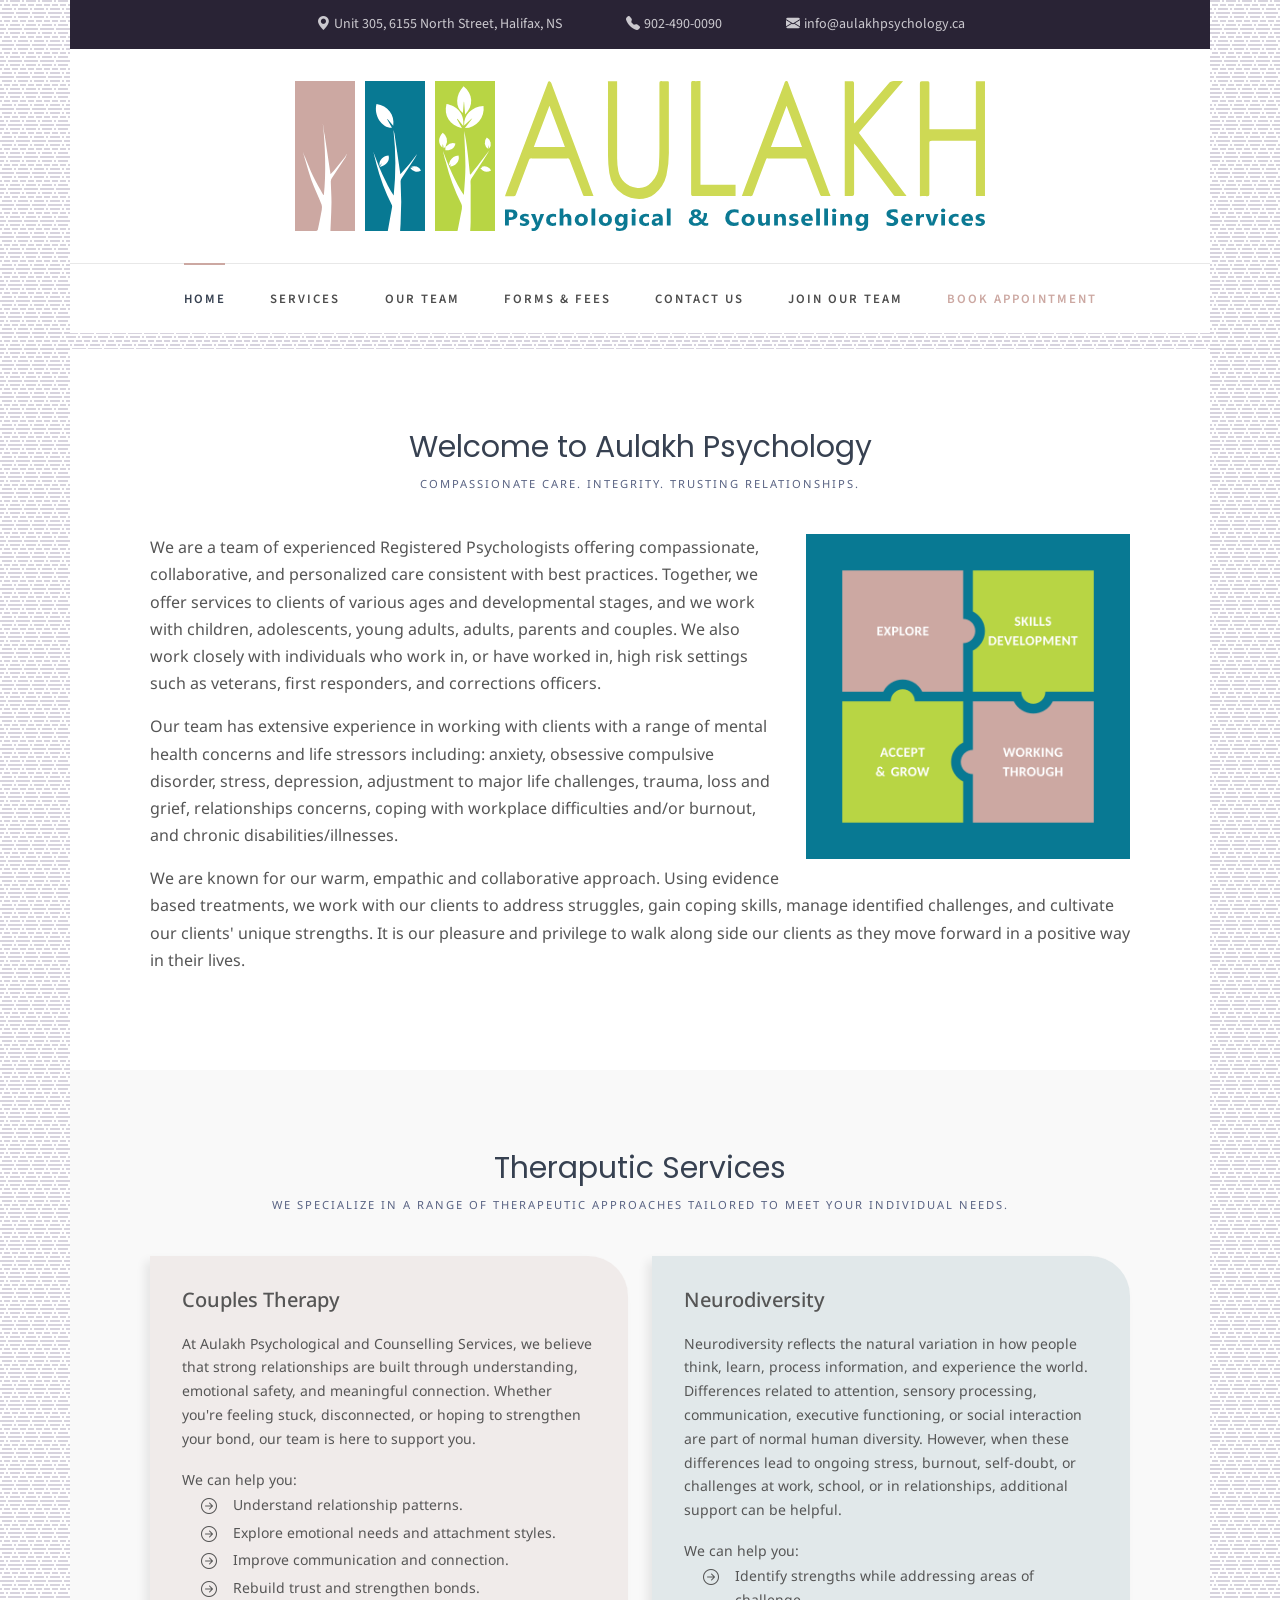
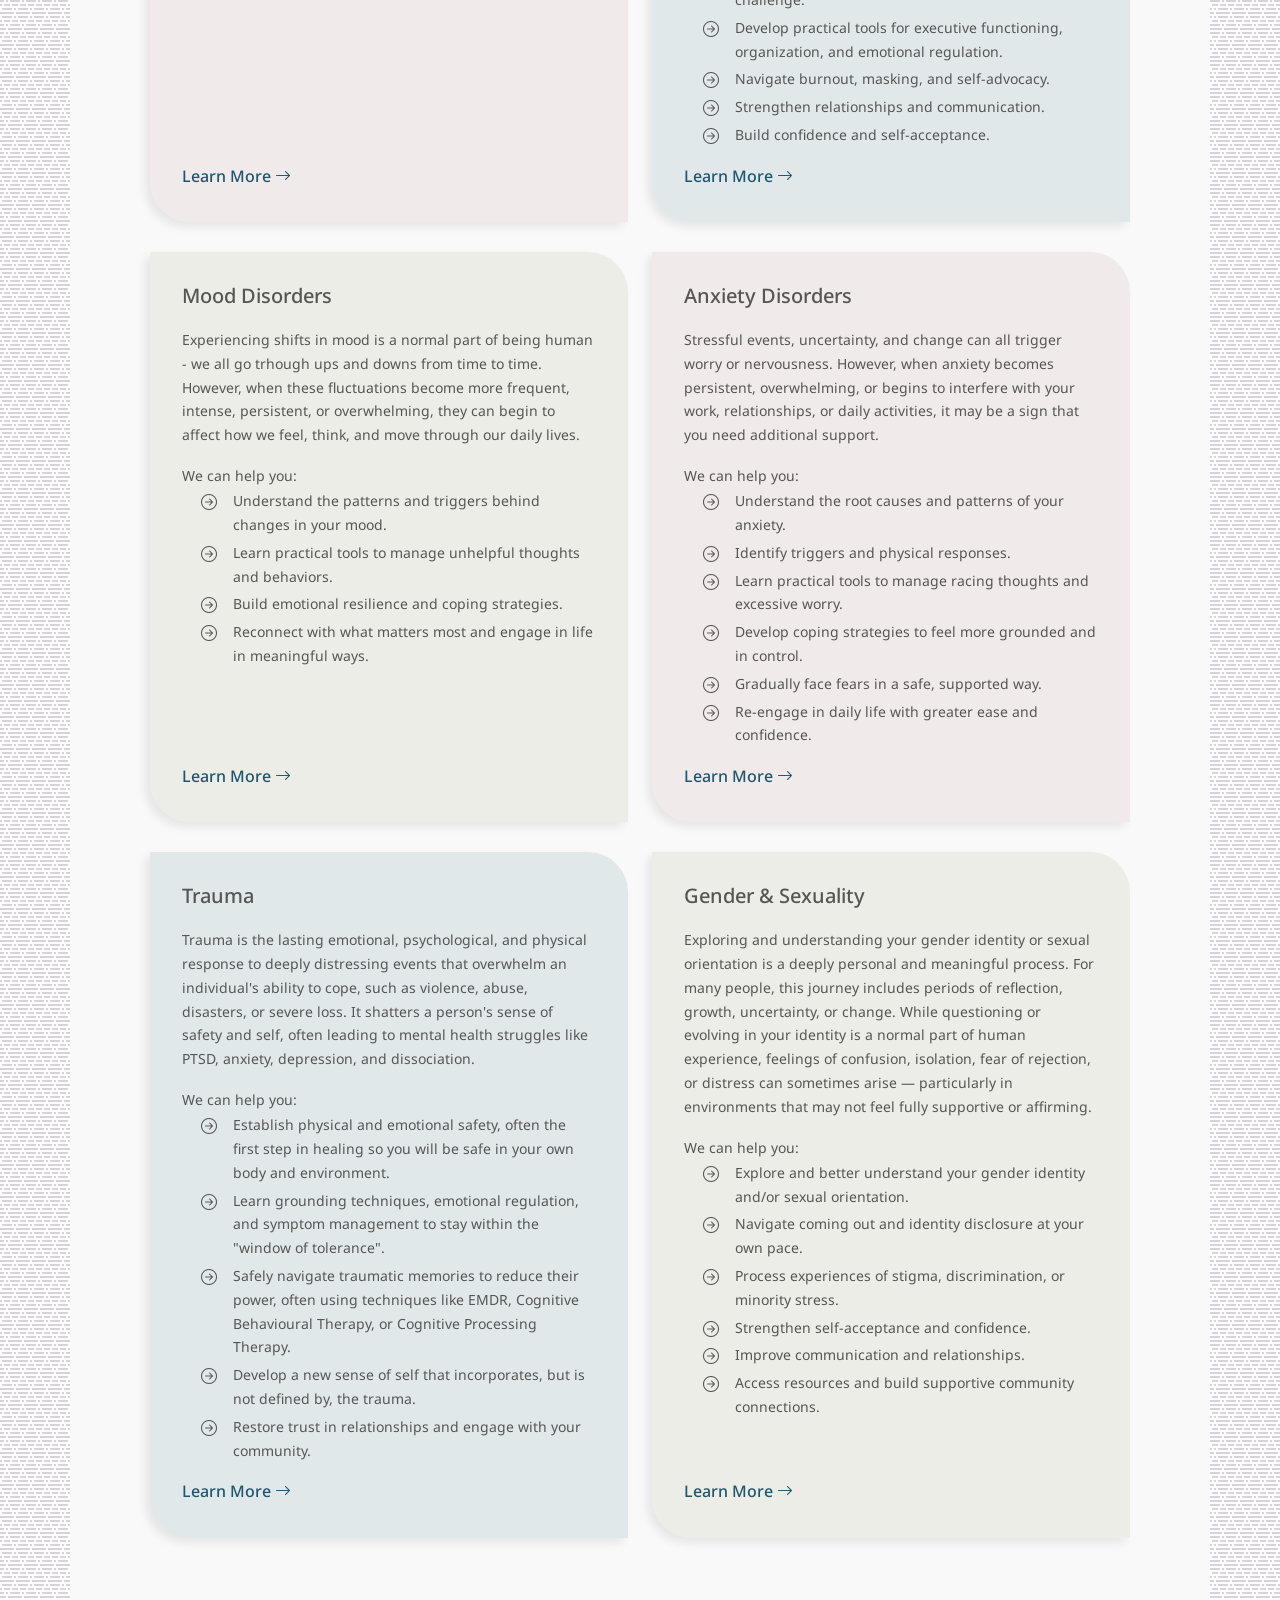
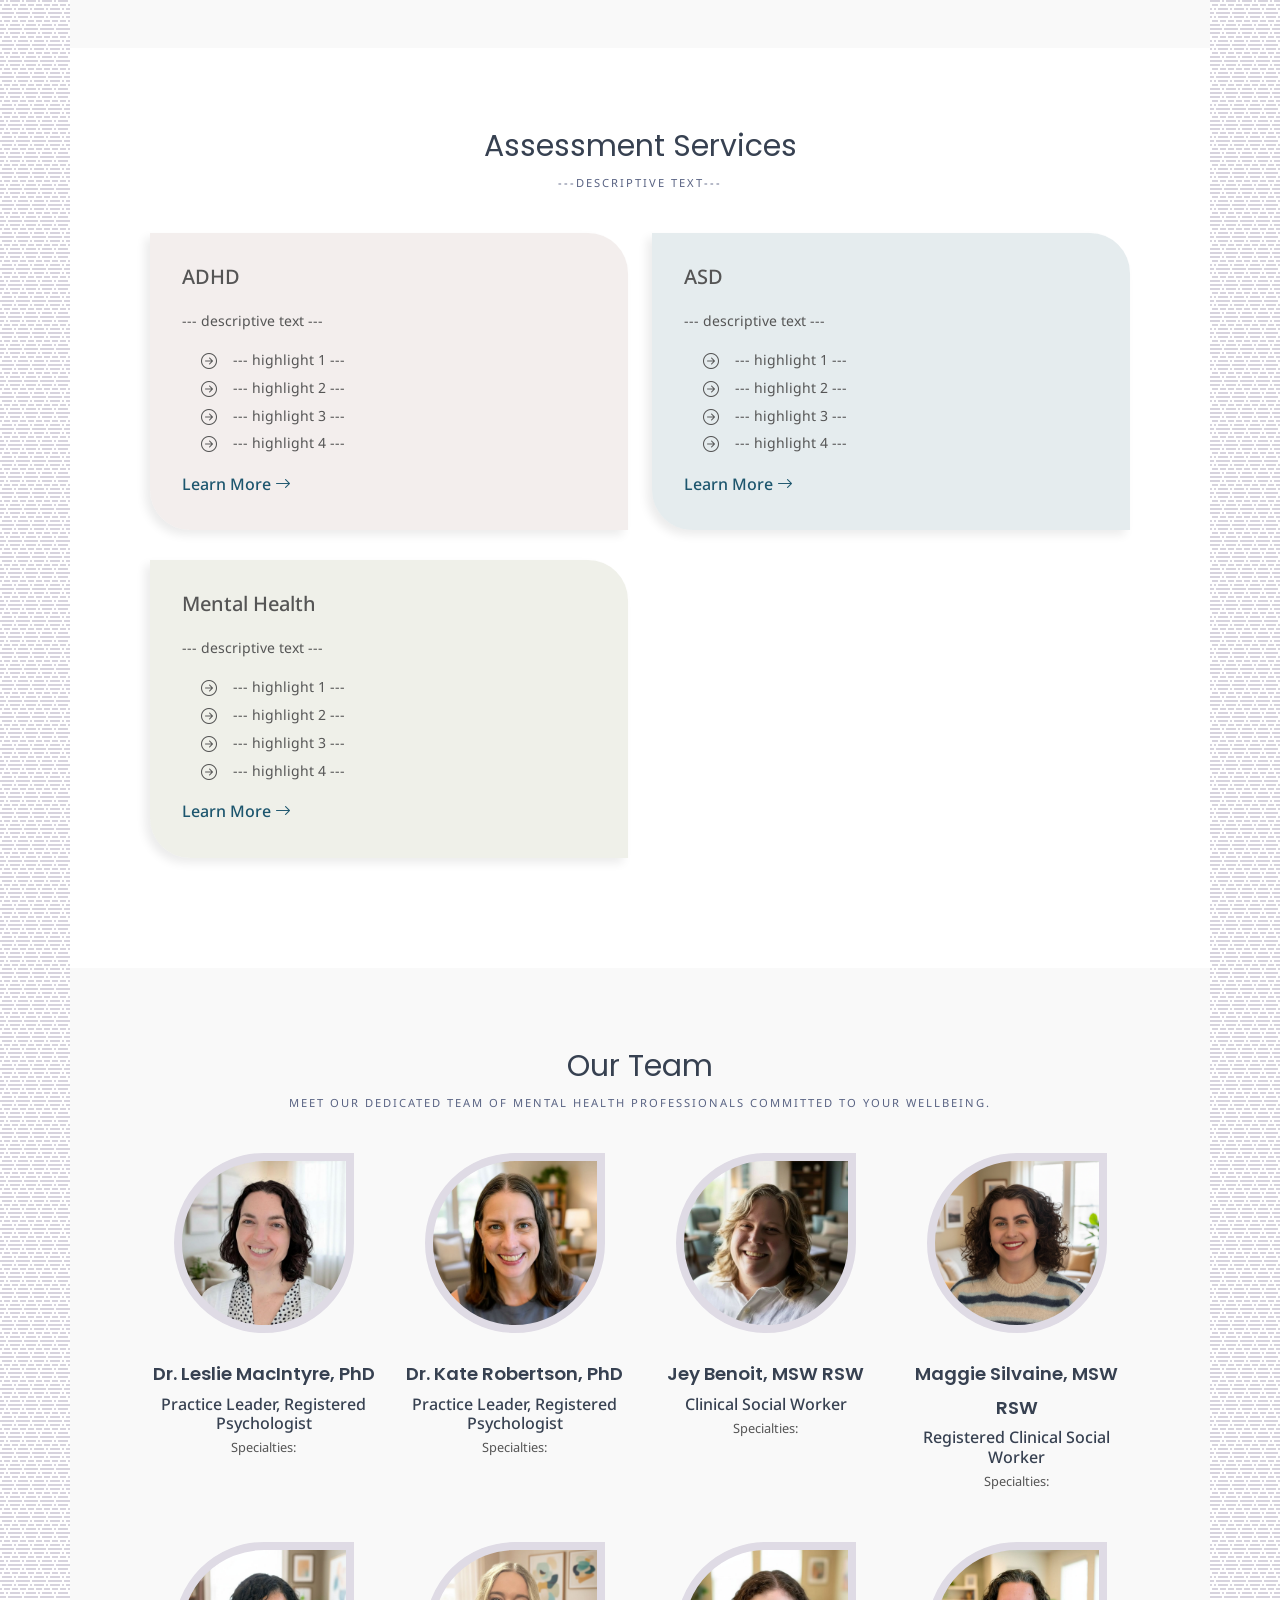
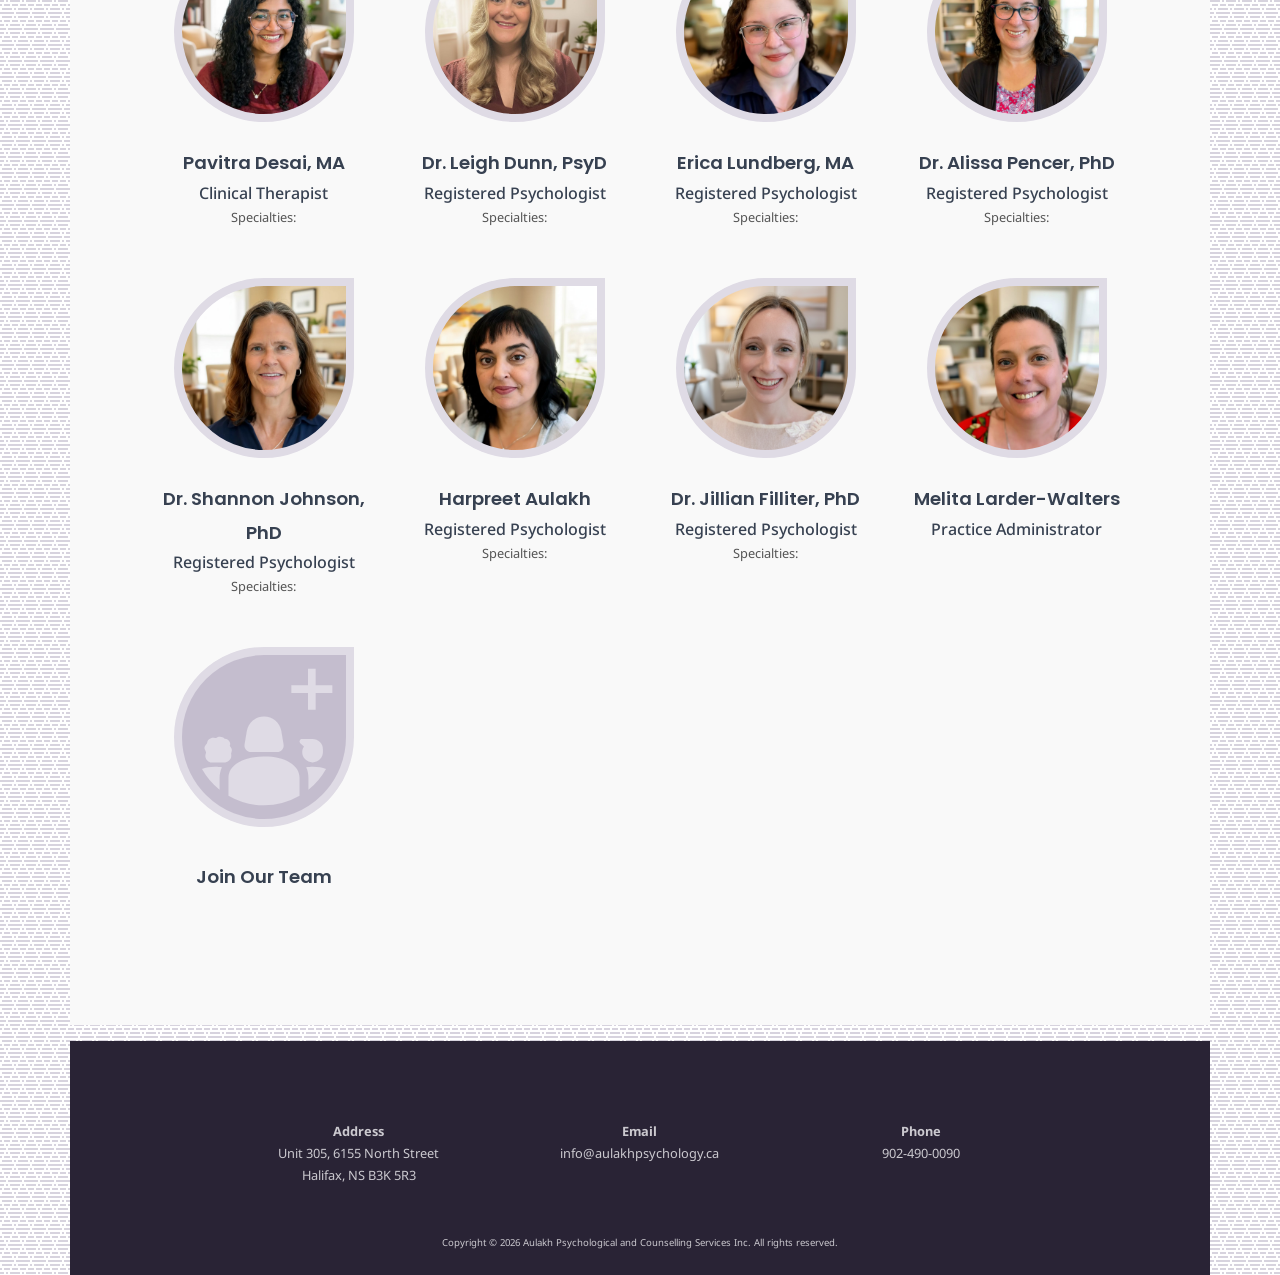
==== index.html @ 4c72647c "first commit" ====
<!doctype html>
<html lang="en">
    <head>
        <meta charset="utf-8">
        <meta name="viewport" content="width=device-width, initial-scale=1">
        <meta name="description" content="Registered Clinical Psychologists and Social Workers in Halifax, Nova Scotia" />
	    <meta name="keywords" content="aulakh, psychology, psychological, psychologists, counselling, clinicians, assessments, telehealth" />
        <title>Aulakh Psychology</title>
        
        <!-- STYLESHEETS -->
        <link href="css/animate.css" rel="stylesheet">
        <link href="css/bootstrap.css" rel="stylesheet">
        <link href="css/style.css" rel="stylesheet">
        <!-- END STYLESHEETS -->

        <!-- SCRIPTS -->
        <script src="js/jquery-4.0.0.min.js"></script>
        <script src="js/bootstrap.bundle.js"></script>
        <script src="js/main.js"></script> 
        <!-- END SCRIPTS -->
    </head>
    <body>
        <!-- PRELOADER -->
        <div class="loader-wrap">
            <!-- <span class="loader"></span> -->
        </div>
        <!-- END PRELOADER -->

        <div class="content-blur"></div>
        
        <div class="page-wrapper">
            <header>

                <!-- HEADER INFO BAR -->
                <div class="container-lg text-center d-none d-sm-block header-bar">
                    <div class="row">
                        <div class="col-12 header-banner">
                            <div class="header-content">
                                <a href="http://maps.google.com?q=6155%20North%20Street%20Halifax%20NS%20B3K%205R3" target="_blank"><i class="pe-md-1 bi bi-geo-alt-fill"></i></a><a href="http://maps.google.com?q=6155%20North%20Street%20Halifax%20NS%20B3K%205R3" target="_blank">Unit 305, 6155 North Street, Halifax, NS</a>
                            </div>
                            <div class="header-content">
                                <a href="tel:+9024900090"><i class="pe-md-1 bi bi-telephone-fill"></i></a><a href="tel:+9024900090">902-490-0090</a>
                            </div>
                            <div class="header-content">
                                <a href="mailto:info@aulakhpsychology.ca"><i class="pe-md-1 bi bi-envelope-fill"></i></a><a href="mailto:info@aulakhpsychology.ca">info@aulakhpsychology.ca</a>                  
                            </div>
                        </div>
                    </div>
                </div>
                <!-- END HEADER INFO BAR -->

                <!-- WEBSITE LOGO -->
                <div class="container-lg logo-wrap">
                    <div class="logo-container">
                        <div class="img-container"> 
                            <img src="images/aulakh_logo_1.svg" class="animate__animated animate__slower animate__fadeIn" id="logo-1" alt="Aulakh Logo Small Tree" />
                        </div>
                        <div class="img-container">
                            <img src="images/aulakh_logo_2.svg" class="animate__animated animate__slower animate__fadeIn" id="logo-2" alt="Aulakh Logo Medium Tree" />
                        </div>
                        <div class="img-container">
                            <img src="images/aulakh_logo_3.svg" class="animate__animated animate__slower animate__fadeIn" id="logo-3" alt="Aulakh Logo Large Tree" />
                        </div>
                        <div class="img-container">
                            <img src="images/aulakh_logo_4.svg" class="animate__animated animate__slower animate__fadeIn" id="logo-4" alt="Aulakh Logo Text" />
                        </div>
                    </div>
                </div>
                <!-- END WEBSITE LOGO -->
            </header>
            <!-- NAVIGATION MENU -->
            <nav class="navbar1 container-wrap" role="navigation">
                <div class="container-lg text-center navbar-container">
                    <button class="navbar-toggle">
                        <span class="bar"></span>
                        <span class="bar"></span>
                        <span class="bar"></span>
                    </button>
                    <div class="row">
                        <div class="col-12">
                            <ul class="navbar-menu">
                                <li class="active"><a href="index.html">Home</a></li>
                                <li class="has-dropdown">
                                    <a class="scroll" href="#theraputic-services">Services</a>
                                    <button  class="drop-toggle">
                                        <i class="bi bi-chevron-compact-down chevron"></i>
                                    </button>
                                    <ul class="dropdown">
                                        <li><a href="couples-therapy.html">Couples Therapy</a></li>
                                        <li><a href="neurodiversity.html">Neurodiversity</a></li>
                                        <li><a href="mood-disorders.html">Mood Disorders</a></li>
                                        <li><a href="anxiety-disorders.html">Anxiety Disorders</a></li>
                                        <li><a href="trauma.html">Trauma</a></li>
                                        <li><a href="gender-sexuality.html">Gender & Sexuality</a></li>
                                        <li><a href="assessment-services.html">Assessments</a></li>
                                    </ul>
                                </li>
                                <li><a class="scroll" href="#team">Our Team</a></li>
                                <li><a href="forms-fees.html">Forms & Fees</a></li>
                                <li><a href="contact.html">Contact Us</a></li>
                                <li><a href="join-team.html">Join Our Team</a></li>
                                <li><a href="appointment-request.html" class="appointment">Book Appointment</a></li>
                            </ul>
                        </div>
                    </div>
                </div>
            </nav>
            <!-- END NAVIGATION MENU -->
            <main class="container-wrap">
                <div class="container-lg section-wrap-main bg-white">
                    <div class="row">
                        <div class="col-12 text-center heading">
                            <h1>Welcome to Aulakh Psychology</h1>
                            <span class="subheading">Compassionate care. Integrity. Trusting relationships.</span>
                        </div>
                    </div>
                    <div class="row">
				        <div class="col-12">
                            <img src="images/infographic-narrow.webp" class="infographic" id="infographic-narrow" alt="Explore, Skills Development, Working Through, Accept and Grow">
                            <p>
                                We are a team of experienced Registered Psychologists offering compassionate, collaborative, and personalized care 
                                consistent with best practices. Together, we offer services to clients of various ages and developmental stages, and 
                                we work with children, adolescents, young adults, adults, parents and couples. We also work closely with individuals 
                                who work in, or have worked in, high risk settings such as veterans, first responders, and corrections officers.
                            </p>
                            <p>
                                Our team has extensive experience in working with clients with a range of mental health concerns and life stressors 
                                including: anxiety, obsessive compulsive disorder, stress, depression, adjustment to major life challenges, trauma, 
                                loss and grief, relationships concerns, coping with workplace difficulties and/or burnout, and chronic disabilities/illnesses.
                            </p>
                            <p>
                                We are known for our warm, empathic and collaborative approach. Using evidence based treatments, we work with our clients 
                                to address struggles, gain coping skills, manage identified challenges, and cultivate our clients' unique strengths. It is 
                                our pleasure and privilege to walk along side our clients as they move forward in a positive way in their lives.
                            </p>
                            <img src="images/infographic-wide.webp" class="infographic" id="infographic-wide" alt="Explore, Skills Development, Working Through, Accept and Grow">
				        </div>
			        </div>
                </div>
                <!-- THERAPUTIC SERVICES -->
                <div class="container-lg section-wrap-main bg-grey" id="theraputic-services">
                    <div class="row">
                        <div class="col-12 text-center heading">
                            <h1>Theraputic Services</h1>
                            <span class="subheading">We specialize in a range of therapeutic approaches tailored to meet your individual needs.</span>
                        </div>
                    </div>
                    <div class="row">
                        <div class="col-xxl-4 col-lg-6">
                            <div class="services h-100 w-100">
                                <div class="card card-pink h-100 w-100">
                                    <a href="couples-therapy.html">
                                        <h3>Couples Therapy</h3>
                                        <p class="description">
                                            At Aulakh Psychological and Counselling Services, we believe that strong relationships are built 
                                            through understanding, emotional safety, and meaningful connection. Whether you're feeling stuck, 
                                            disconnected, or hoping to strengthen your bond, our team is here to support you.
                                        </p>
                                        <span class="description">We can help you:</span>
                                        <ul class="bulletpoint">
                                            <li class="bi bi-arrow-right-circle">Understand relationship patterns.</li>
                                            <li class="bi bi-arrow-right-circle">Explore emotional needs and attachment styles.</li>
                                            <li class="bi bi-arrow-right-circle">Improve communication and connection.</li>
                                            <li class="bi bi-arrow-right-circle">Rebuild trust and strengthen bonds.</li>
                                        </ul> 
                                    </a>
                                    <p class="text-link">Learn More <i class="pe-md-1 bi bi-arrow-right"></i></p>
                                </div>
                            </div>
                        </div>
                        <div class="col-xxl-4 col-lg-6">
                            <div class="services h-100 w-100">
                                <div class="card card-blue h-100 w-100">
                                    <a href="neurodiversity.html">
                                        <h3>Neurodiversity</h3>
                                        <p class="description">
                                            Neurodiversity reflects the natural variation in how people think, learn, process information, and
                                            experience the world. Differences related to attention, sensory processing, communication,
                                            executive functioning, or social interaction are part of normal human diversity. However, when
                                            these differences lead to ongoing stress, burnout, self-doubt, or challenges at work, school, or in
                                            relationships, additional support can be helpful.
                                        </p>
                                        <span class="description">We can help you:</span>
                                        <ul class="bulletpoint">
                                            <li class="bi bi-arrow-right-circle">Identify strengths while addressing areas of challenge.</li>
                                            <li class="bi bi-arrow-right-circle">Develop practical tools for executive functioning, organization, and emotional regulation.</li>
                                            <li class="bi bi-arrow-right-circle">Navigate burnout, masking, and self-advocacy.</li>
                                            <li class="bi bi-arrow-right-circle">Strengthen relationships and communication.</li>
                                            <li class="bi bi-arrow-right-circle">Build confidence and self-acceptance.</li>
                                        </ul>
                                    </a>
                                    <p class="text-link">Learn More <i class="pe-md-1 bi bi-arrow-right"></i></p>
                                </div>
                            </div>
                        </div>
                        <div class="col-xxl-4 col-lg-6">
                            <div class="services h-100 w-100">
                                <div class="card card-green h-100 w-100">
                                    <a href="mood-disorders.html">
                                        <h3>Mood Disorders</h3>
                                        <p class="description">
                                            Experiencing shifts in mood is a normal part of being human - we all go trhough ups and downs from time to time. However, when these fluctuations 
                                            become more frequent, intense, persistent, or overwhelming, they can begin to affect how we feel, 
                                            think, and move through our daily lives.
                                        </p>
                                        <span class="description">We can help you:</span>
                                        <ul class="bulletpoint">
                                            <li class="bi bi-arrow-right-circle">Understand the patterns and triggers behind changes in your mood.</li>
                                            <li class="bi bi-arrow-right-circle">Learn practical tools to manage unhelpful thoughts and behaviors.</li>
                                            <li class="bi bi-arrow-right-circle">Build emotional resilience and coping strategies.</li>
                                            <li class="bi bi-arrow-right-circle">Reconnect with what matters most and engage in life in meaningful ways.</li>
                                        </ul>
                                    </a>
                                    <p class="text-link">Learn More <i class="pe-md-1 bi bi-arrow-right"></i></p>
                                </div>
                            </div>
                        </div>
                        <div class="col-xxl-4 col-lg-6">
                            <div class="services h-100 w-100">
                                <div class="card card-pink h-100 w-100">
                                    <a href="anxiety-disorders.html">
                                        <h3>Anxiety Disorders</h3>
                                        <p class="description">
                                            Stressful events, uncertainty, and change can all trigger worry or nervousness. However, when anxiety 
                                            becomes persistent, overwhelming, or begins to interfere with your work, relationships, or daily 
                                            activities, it may be a sign that you need additional support.
                                        </p>
                                        <span class="description">We can help you:</span>
                                        <ul class="bulletpoint">
                                            <li class="bi bi-arrow-right-circle">Understand the root causes and patterns of your anxiety.</li>
                                            <li class="bi bi-arrow-right-circle">Identify triggers and physical responses.</li>
                                            <li class="bi bi-arrow-right-circle">Learn practical tools to manage racing thoughts and excessive worry.</li>
                                            <li class="bi bi-arrow-right-circle">Develop coping strategies to feel more grounded and in control.</li>
                                            <li class="bi bi-arrow-right-circle">Gradually face fears in a safe, supported way.</li>
                                            <li class="bi bi-arrow-right-circle">Re-engage in daily life with greater ease and confidence.</li>
                                        </ul>
                                    </a>
                                    <p class="text-link">Learn More <i class="pe-md-1 bi bi-arrow-right"></i></p>
                                </div>
                            </div>
                        </div>
                        <div class="col-xxl-4 col-lg-6">
                            <div class="services h-100 w-100">
                                <div class="card card-blue h-100 w-100">
                                    <a href="trauma.html">
                                        <h3>Trauma</h3>
                                        <p class="description">
                                            Trauma is the lasting emotional, psychological, and physical response to deeply distressing events that
                                            overwhelm an individual's ability to cope, such as violence, abuse, disasters, or severe loss. It shatters a
                                            person's sense of safety and self, often leading to mental health struggles like PTSD, anxiety, depression,
                                            and dissociation.
                                        </p>
                                        <span class="description">We can help you:</span>
                                        <ul class="bulletpoint">
                                            <li class="bi bi-arrow-right-circle">Establish physical and emotional safety, often the first step in healing so you will be safe in your own body and environment.</li>
                                            <li class="bi bi-arrow-right-circle">Learn grounding techniques, emotional regulation, and symptom management to stay within the "window of tolerance".</li>
                                            <li class="bi bi-arrow-right-circle">Safely navigate traumatic memories to reduce their power, often using techniques like EMDR, Cognitive Behavioural Therapy, or Cognitive Processing Therapy.</li>
                                            <li class="bi bi-arrow-right-circle">Develop a new sense of self that incorporates, but is not defined by, the trauma.</li>
                                            <li class="bi bi-arrow-right-circle">Restore trust in relationships and engage with your community.</li>
                                        </ul>
                                    </a>
                                    <p class="text-link">Learn More <i class="pe-md-1 bi bi-arrow-right"></i></p>
                                </div>
                            </div>
                        </div>
                        <div class="col-xxl-4 col-lg-6">
                            <div class="services h-100 w-100">
                                <div class="card card-green h-100 w-100">
                                    <a href="gender-sexuality.html">
                                        <h3>Gender & Sexuality</h3>
                                        <p class="description">
                                            Exploring and understanding your gender identity or sexual orientation is a deeply personal and
                                            meaningful process. For many people, this journey includes periods of reflection, growth,
                                            uncertainty, or change. While questioning or evolving in your identity is a normal part of human
                                            experience, feelings of confusion, isolation, fear of rejection, or distress can sometimes arise —
                                            particularly in environments that may not feel fully supportive or affirming.
                                        </p>
                                        <span class="description">We can help you:</span>
                                        <ul class="bulletpoint">
                                            <li class="bi bi-arrow-right-circle">Explore and better understand your gender identity and/or sexual orientation.</li>
                                            <li class="bi bi-arrow-right-circle">Navigate coming out and identity disclosure at your own pace.</li>
                                            <li class="bi bi-arrow-right-circle">Process experiences of stigma, discrimination, or minority stress.</li>
                                            <li class="bi bi-arrow-right-circle">Strengthen self-acceptance and confidence.</li>
                                            <li class="bi bi-arrow-right-circle">Improve communication and relationships.</li>
                                            <li class="bi bi-arrow-right-circle">Access resources and build supportive community connections.</li>
                                        </ul>
                                    </a>
                                    <p class="text-link">Learn More <i class="pe-md-1 bi bi-arrow-right"></i></p>
                                </div>
                            </div>
                        </div>
                    </div>
                </div>
                <!-- END THERAPUTIC SERVICES -->
                <!-- ASSESSMENT SERVICES -->
                <div class="container-lg section-wrap-main bg-white" id="assessment-services">
                    <div class="row">
                        <div class="col-12 text-center heading">
                            <h1>Assessment Services</h1>
                            <span class="subheading">---Descriptive Text---</span>
                        </div>
                    </div>
                    <div class="row">
                        <div class="col-xxl-4 col-lg-6">
                            <div class="services h-100 w-100">
                                <div class="card card-pink h-100 w-100">
                                    <a href="adhd-assessments.html">
                                        <h3>ADHD</h3>
                                        <p class="description">--- descriptive text ---</p>
                                        <ul class="bulletpoint">
                                            <li class="bi bi-arrow-right-circle">--- highlight 1 ---</li>
                                            <li class="bi bi-arrow-right-circle">--- highlight 2 ---</li>
                                            <li class="bi bi-arrow-right-circle">--- highlight 3 ---</li>
                                            <li class="bi bi-arrow-right-circle">--- highlight 4 ---</li>
                                        </ul>
                                    </a>
                                    <p class="text-link">Learn More <i class="pe-md-1 bi bi-arrow-right"></i></p>
                                </div>
                            </div>
                        </div>
                        <div class="col-xxl-4 col-lg-6">
                            <div class="services h-100 w-100">
                                <div class="card card-blue h-100 w-100">
                                    <a href="asd-assessments.html">
                                        <h3>ASD</h3>
                                        <p class="description">--- descriptive text ---</p>
                                        <ul class="bulletpoint">
                                            <li class="bi bi-arrow-right-circle">--- highlight 1 ---</li>
                                            <li class="bi bi-arrow-right-circle">--- highlight 2 ---</li>
                                            <li class="bi bi-arrow-right-circle">--- highlight 3 ---</li>
                                            <li class="bi bi-arrow-right-circle">--- highlight 4 ---</li>
                                        </ul>
                                    </a>
                                    <p class="text-link">Learn More <i class="pe-md-1 bi bi-arrow-right"></i></p>
                                </div>
                            </div>
                        </div>
                        <div class="col-xxl-4 col-lg-6">
                            <div class="services h-100 w-100">
                                <div class="card card-green h-100 w-100">
                                    <a href="mental-health-assessments.html">
                                        <h3>Mental Health</h3>
                                        <p class="description">--- descriptive text ---</p>
                                        <ul class="bulletpoint">
                                            <li class="bi bi-arrow-right-circle">--- highlight 1 ---</li>
                                            <li class="bi bi-arrow-right-circle">--- highlight 2 ---</li>
                                            <li class="bi bi-arrow-right-circle">--- highlight 3 ---</li>
                                            <li class="bi bi-arrow-right-circle">--- highlight 4 ---</li>
                                        </ul>
                                    </a>
                                    <p class="text-link">Learn More <i class="pe-md-1 bi bi-arrow-right"></i></p>
                                </div>
                            </div>
                        </div>
                    </div>
                </div>
                <!-- END ASSESSMENT SERVICES -->
                <!-- TEAM -->
                <div class="container-lg section-wrap-main bg-grey" id="team">
                    <div class="row">
                        <div class="col-12 text-center heading">
                            <h1>Our Team</h1>
                            <span class="subheading">Meet our dedicated team of mental health professionals committed to your wellbeing.</span>
                        </div>
                    </div>
                    <div class="row">
                        <!-- LESLIE PROFILE -->
                        <div class="col-xl-3 col-lg-4 col-md-6 text-center profile">
                            <button type="button" class="profile-button" style="background-image: url(images/team/leslie-thumb-01.png);" data-bs-toggle="modal" data-bs-target="#leslieModal"></button>
                            <h3><a data-bs-toggle="modal" data-bs-target="#leslieModal">Dr. Leslie MacIntyre, PhD</a></h3>
						    <h5>Practice Leader, Registered Psychologist</h5>
						    <span>Specialties: </span>
                            <!-- LESLIE MODAL -->
                            <div class="modal fade" id="leslieModal" tabindex="-1" aria-labelledby="leslieModalLabel" aria-hidden="true">
                                <div class="modal-dialog modal-dialog-centered modal-lg modal-fullscreen-lg-down">
                                    <div class="modal-content">
                                        <div class="modal-body">
                                            <div class="row">
                                                <div class="col-11 text-start">
                                                    <h2 id="leslieModalLabel">Dr. Leslie MacIntyre, PhD <small class="text-body-secondary">(she/her/hers)</small></h2>
                                                </div>
                                                <div class="col-1 text-end">
                                                    <button type="button" class="btn-close" data-bs-dismiss="modal" aria-label="Close"></button>
                                                </div>
                                            </div>
                                            <div class="row">
                                                <div class="col-12 text-start">
                                                    <h5>Practice Leader, Registered Psychologist</h5>
                                                </div>
                                            </div>
                                            <div class="col text-start">
                                                <img class="profile-photo" src="images/team/leslie-01.png">
                                                <p>
                                                    Dr. MacIntyre completed her undergraduate training in psychology at the University of Ottawa, 
                                                    and then completed her MA/PhD in Clinical Psychology at the University of New Brunswick. 
                                                    During her studies, Dr. MacIntyre developed a solid understanding of clients' personal 
                                                    struggles across their lifespan and strong clinical assessment and treatment skills with 
                                                    children, adolescents and adults. She completed her pre-doctoral clinical internship at the 
                                                    IWK Health Centre in Halifax, where she focused her training in mental health. Dr. MacIntyre 
                                                    went on to work at the IWK Health Centre in outpatient mental health for several years following 
                                                    her internship. She is currently a co-owner of Aulakh Psychology and Counselling Services Inc.
                                                </p>
                                                <p>
                                                    Dr. MacIntyre has extensive experience in assessments (diagnostic mental health assessments and 
                                                    cognitive/academic assessments) and in providing therapy in both individual and group formats. 
                                                    Dr. MacIntyre believes in the importance of relationships across the lifespan. She works closely 
                                                    with children, adolescents and adults to foster connections with themselves and those close to them. 
                                                    She helps clients manage difficult issues, such as stress, anxiety, depression, relationship issues, 
                                                    and adjustment to life transitions across the lifespan. She also has experience supporting individuals 
                                                    who have ADHD, and developmental or learning difficulties across the lifespan.
                                                </p>
                                                <p>
                                                    Dr. MacIntyre is known for her warm, empathic and collaborative style. She uses evidence-based 
                                                    treatments to help clients cultivate their unique strengths and work through personal struggles. 
                                                    She draws primarily from cognitive-behavioural, acceptance and commitment, mindfulness based 
                                                    and motivational enhancement models of therapy. She also enjoys working with parents to foster 
                                                    strong relationships and connections with their children through the emotion focused family 
                                                    therapy model.
                                                </p>
                                                <p>
                                                    <strong>Video Conference Link:</strong><br>
                                                    <a href="https://doxy.me/lesliemacintyre">https://doxy.me/lesliemacintyre</a>
                                                </p>
                                                <p>
                                                    <strong>Telephone Session:</strong><br>
                                                    Dr. MacIntyre will call you for your session. Her number will show up as <em>Private Number</em>, 
                                                    so please answer this at your designated appointment time.
                                                </p>
                                            </div>
                                        </div>
                                    </div>
                                </div>
                            </div>
                        </div>
                        <!-- END LESLIE PROFILE -->
                        <!-- KATE PROFILE -->
                        <div class="col-xl-3 col-lg-4 col-md-6 text-center profile">
                            <button type="button" class="profile-button" style="background-image: url(images/team/kate-thumb-01.png);" data-bs-toggle="modal" data-bs-target="#kateModal"></button>
                            <h3><a data-bs-toggle="modal" data-bs-target="#kateModal">Dr. Kate Robertson, PhD</a></h3>
						    <h5>Practice Leader, Registered Psychologist</h5>
						    <span>Specialties: </span>
                            <!-- KATE MODAL -->
                            <div class="modal fade" id="kateModal" tabindex="-1" aria-labelledby="kateModalLabel" aria-hidden="true">
                                <div class="modal-dialog modal-dialog-centered modal-lg modal-fullscreen-lg-down">
                                    <div class="modal-content">
                                        <div class="modal-body">
                                            <div class="row">
                                                <div class="col-11 text-start">
                                                    <h2 id="kateModalLabel">Dr. Kate Robertson, PhD <small class="text-body-secondary">(she/her/hers)</small></h2>
                                                </div>
                                                <div class="col-1 text-end">
                                                    <button type="button" class="btn-close" data-bs-dismiss="modal" aria-label="Close"></button>
                                                </div>
                                            </div>
                                            <div class="row">
                                                <div class="col-12 text-start">
                                                    <h5>Practice Leader, Registered Psychologist</h5>
                                                </div>
                                            </div>
                                            <div class="col text-start">
                                                <img class="profile-photo" src="images/team/kate-01.png">
                                                <p>
                                                    Dr. Robertson is a clinical psychologist, holding registration with the Nova Scotia Board 
                                                    of Examiners of Psychologists. She received her doctorate in Clinical Psychology from the 
                                                    Graduate Center at City University of New York. She has wide-ranging training and clinical 
                                                    experience working with children, youth, and adults who struggle with mild to severe mental 
                                                    health difficulties. She has worked in a variety of settings, including adolescent and adult 
                                                    inpatient units, community mental health services, and university counselling centers. Prior 
                                                    to working full time at the practice, Dr. Robertson worked at the Garron Centre, the Child 
                                                    and Adolescent Mental Health Unit at IWK Health for more than 6 years. Dr. Robertson helps 
                                                    foster change with her clients who struggle with a variety of life's stresses, including 
                                                    depression, anxiety, trauma, and relationship concerns. She has extensive experience working 
                                                    with individuals who wish to repair and foster connections with themselves and those close to 
                                                    them.
                                                </p>
                                                <p>
                                                    Dr. Robertson is a firm believer in the power of the therapeutic relationship and strives to 
                                                    create a safe, healthy, and authentic space for clients to begin their journey of psychological 
                                                    growth and change. She believes that effective therapy is a co-created process where she and the 
                                                    client work together as a team. Acknowledging and understanding that change can be difficult and 
                                                    hard work, she meets each client with warmth and compassion. Dr. Robertson's style combines 
                                                    approaches that work to increase an individual's and family's self-knowledge and insight (key 
                                                    components of the psychodynamic psychotherapy, EMDR, and attachment-based therapy) with practical 
                                                    techniques like coping strategies, skills building and goal-setting (cognitive behaviour therapy 
                                                    and dialectical behaviour therapy). She uses attachment and trauma lenses to better understand 
                                                    life's stressors and is trained in Eye Movement Desensitization and Reprocessing (EMDR). Above 
                                                    all, Dr. Robertson is adaptable to meet each client's individual needs and engages with each 
                                                    person with curiosity and empathy.
                                                </p>
                                                <p>
                                                    <strong>Video Conference Link:</strong><br>
                                                    <a href="https://doxy.me/drkaterobertson">https://doxy.me/drkaterobertson</a>
                                                </p>
                                                <p>
                                                    <strong>Telephone Session:</strong><br>
                                                    Dr. Robertson will call you for your session. Her number will show up as <em>Private Number</em>, 
                                                    so please answer this at your designated appointment time.
                                                </p>
                                            </div>
                                        </div>
                                    </div>
                                </div>
                            </div>
                        </div>
                        <!-- END KATE PROFILE -->
                        <!-- JEY PROFILE -->
                        <div class="col-xl-3 col-lg-4 col-md-6 text-center profile">
                            <button type="button" class="profile-button" style="background-image: url(images/team/jey-thumb-01.png);" data-bs-toggle="modal" data-bs-target="#jeyModal"></button>
                            <h3><a data-bs-toggle="modal" data-bs-target="#jeyModal">Jey Benoit, MSW RSW</a></h3>
						    <h5>Clinical Social Worker</h5>
						    <span>Specialties: </span>
                            <!-- JEY MODAL -->
                            <div class="modal fade" id="jeyModal" tabindex="-1" aria-labelledby="jeyModalLabel" aria-hidden="true">
                                <div class="modal-dialog modal-dialog-centered modal-lg modal-fullscreen-lg-down">
                                    <div class="modal-content">
                                        <div class="modal-body">
                                            <div class="row">
                                                <div class="col-11 text-start">
                                                    <h2 id="jeyModalLabel">Jey Benoit, MSW RSW <small class="text-body-secondary">(they/them/theirs)</small></h2>
                                                </div>
                                                <div class="col-1 text-end">
                                                    <button type="button" class="btn-close" data-bs-dismiss="modal" aria-label="Close"></button>
                                                </div>
                                            </div>
                                            <div class="row">
                                                <div class="col-12 text-start">
                                                    <h5>Clinical Social Worker</h5>
                                                </div>
                                            </div>
                                            <div class="col text-start">
                                                <img class="profile-photo" src="images/team/jey-01.png">
                                                <p>
                                                    Jey received their Bachelor of Arts in Psychology from Saint Mary's University in 2017 and 
                                                    their Master of Social Work from the University of British Columbia in 2020. They are a 
                                                    Registered Social Worker (Clinical Specialist) with the Nova Scotia College of Social Workers 
                                                    where they also serve on the Board of Examiners and Complaints Committee. Jey has extensive 
                                                    experience in community-based care including work in housing and homelessness, harm reduction, 
                                                    and sexual health. They have previously worked with Community Mental Health & Addictions where 
                                                    they served as Team Lead for Child & Adolescent Services. Jey currently works with the Halifax 
                                                    Sexual Health Centre with a focus on gender-affirming care.
                                                </p>
                                                <p>
                                                    At Aulakh Psychological and Counselling Services, Jey works with individuals (adults and 
                                                    mature adolescents), families, and romantic relationships. As a transgender clinician, Jey 
                                                    is passionate about supporting 2SLGBTQIA+ communities, including people exploring their 
                                                    sexual and gender identities. Their clinical interests include post-traumatic stress, 
                                                    relationship challenges, stress management, anxiety, depression, personality disorders, and 
                                                    navigating overwhelming or complex life experiences.
                                                </p>
                                                <p>
                                                    Jey's therapeutic style is grounded in collaboration, empowerment, and curiosity. They aim 
                                                    to co-create spaces where clients can show up authentically, deepen their self-understanding, 
                                                    and develop tools that support resilience and meaningful change. Jey is formally trained in 
                                                    a variety of evidence-based modalities including Cognitive Behavior Therapy (CBT), Dialectical 
                                                    Behavior Therapy (DBT), Eye Movement Desensitization and Reprocessing (EMDR), and Emotionally 
                                                    Focused Therapy (EFT). Their approach is flexible and integrative, allowing them to tailor 
                                                    treatment to each client's unique needs. Jey is also WPATH trained and able to provide Letters 
                                                    of Readiness for clients seeking gender-affirming medical or surgical care.
                                                </p>
                                                <p>
                                                    <strong>Video Conference Link:</strong><br>
                                                    <a href="https://doxy.me/jeybenoit">https://doxy.me/jeybenoit</a>
                                                </p>
                                                <p>
                                                    <strong>Telephone Session:</strong><br>
                                                    Jey will call you for your session. Their number will show up as <em>Private Number</em>, 
                                                    so please answer this at your designated appointment time.
                                                </p>
                                            </div>
                                        </div>
                                    </div>
                                </div>
                            </div>
                        </div>
                        <!-- END JEY PROFILE -->
                         <!-- MAGGIE PROFILE -->
                        <div class="col-xl-3 col-lg-4 col-md-6 text-center profile">
                            <button type="button" class="profile-button" style="background-image: url(images/team/maggie-thumb-01.png);" data-bs-toggle="modal" data-bs-target="#maggieModal"></button>
                            <h3><a data-bs-toggle="modal" data-bs-target="#maggieModal">Maggie Silvaine, MSW RSW</a></h3>
						    <h5>Registered Clinical Social Worker</h5>
						    <span>Specialties: </span>
                            <!-- MAGGIE MODAL -->
                            <div class="modal fade" id="maggieModal" tabindex="-1" aria-labelledby="maggieModalLabel" aria-hidden="true">
                                <div class="modal-dialog modal-dialog-centered modal-lg modal-fullscreen-lg-down">
                                    <div class="modal-content">
                                        <div class="modal-body">
                                            <div class="row">
                                                <div class="col-11 text-start">
                                                    <h2 id="maggieModalLabel">Maggie Silvaine, MSW RSW <small class="text-body-secondary">(she/her/hers)</small></h2>
                                                </div>
                                                <div class="col-1 text-end">
                                                    <button type="button" class="btn-close" data-bs-dismiss="modal" aria-label="Close"></button>
                                                </div>
                                            </div>
                                            <div class="row">
                                                <div class="col-12 text-start">
                                                    <h5>Registered Clinical Social Worker</h5>
                                                </div>
                                            </div>
                                            <div class="col text-start">
                                                <img class="profile-photo" src="images/team/maggie-01.png">
                                                <p>
                                                    Maggie received her Master's of Social Work at Silberman School of Social Work at Hunter 
                                                    College in New York City, and her BA in American Studies at Wesleyan University in Connecticut. 
                                                    She is a Registered Social Worker (Clinical Specialist) with the Nova Scotia College of 
                                                    Social Workers.
                                                </p>
                                                <p>
                                                    Maggie has been a therapist in private practice since 2018. Previously, she worked in the 
                                                    fields of alternatives to incarceration, sex worker rights, reproductive justice, and 
                                                    supporting survivors of sexual and domestic violence in New York City and North Carolina. 
                                                    She has specialized training in childhood trauma from the U.S. National Child Traumatic 
                                                    Stress Network in her MSW program, in addition to extensive experience in trauma-informed, 
                                                    body-based approaches from her years as a yoga instructor and facilitator.
                                                </p>
                                                <p>
                                                    Maggie is a queer, culturally Jewish clinician with lived experience of chronic illness and 
                                                    ADHD. Her personal experience and identities inform how she works, and she deeply values 
                                                    creating a warm and authentic therapeutic relationship. She strives to approach her work 
                                                    with an attitude of collaboration, non-violence, curiosity, empathy, and light-hearted humor 
                                                    (when it's appropriate!). Maggie specializes in integrative forms of healing, and she has 
                                                    advanced training in Internal Family Systems (IFS), Eye Movement Desensitization and 
                                                    Reprocessing (EMDR) and Sensorimotor Psychotherapy (SP). She approaches therapy with frameworks 
                                                    including: anti-oppressive, sex-positive, fat liberation, psychodynamic, attachment-based and 
                                                    relational approaches.
                                                </p>
                                                <p>
                                                    Maggie works with adult individuals of all genders, and she specializes in working with: 
                                                    2SLGBTQIA+ folks, identity questions, polyamory/ethical non monogamy, complex and acute 
                                                    trauma, attachment issues, recovering from emotionally immature parenting, systems of 
                                                    oppression, relationship issues, grief (individual and collective), body image, A(u)DHD, 
                                                    parenting or questioning parenting, anxiety, depression, life transitions, and gaining greater 
                                                    self-understanding.
                                                </p>
                                                <p>
                                                    Maggie also provides Covid/illness-conscious sessions, and offers accommodations to meet 
                                                    with clients who have chronic illness or hold concerns about meeting in person. These include 
                                                    one or two-way masking, air filtration, virtual options, and more.
                                                </p>
                                                <p>
                                                    <strong>Video Conference Link:</strong><br>
                                                    <a href="https://doxy.me/maggie">https://doxy.me/maggie</a>
                                                </p>
                                                <p>
                                                    <strong>Telephone Session:</strong><br>
                                                    Maggie will call you for your session. Her number will show up as <em>Private Number</em>, 
                                                    so please answer this at your designated appointment time.
                                                </p>
                                            </div>
                                        </div>
                                    </div>
                                </div>
                            </div>
                        </div>
                        <!-- END MAGGIE PROFILE -->
                        <!-- PAVITRA PROFILE -->
                        <div class="col-xl-3 col-lg-4 col-md-6 text-center profile">
                            <button type="button" class="profile-button" style="background-image: url(images/team/pavitra-thumb-01.png);" data-bs-toggle="modal" data-bs-target="#pavitraModal"></button>
                            <h3><a data-bs-toggle="modal" data-bs-target="#pavitraModal">Pavitra Desai, MA</a></h3>
						    <h5>Clinical Therapist</h5>
						    <span>Specialties: </span>
                            <!-- PAVITRA MODAL -->
                            <div class="modal fade" id="pavitraModal" tabindex="-1" aria-labelledby="pavitraModalLabel" aria-hidden="true">
                                <div class="modal-dialog modal-dialog-centered modal-lg modal-fullscreen-lg-down">
                                    <div class="modal-content">
                                        <div class="modal-body">
                                            <div class="row">
                                                <div class="col-11 text-start">
                                                    <h2 id="pavitraModalLabel">Pavitra Desai, MA <small class="text-body-secondary">(she/her/hers)</small></h2>
                                                </div>
                                                <div class="col-1 text-end">
                                                    <button type="button" class="btn-close" data-bs-dismiss="modal" aria-label="Close"></button>
                                                </div>
                                            </div>
                                            <div class="row">
                                                <div class="col-12 text-start">
                                                    <h5>Clinical Therapist</h5>
                                                </div>
                                            </div>
                                            <div class="col text-start">
                                                <img class="profile-photo" src="images/team/pavitra-01.png">
                                                <p>
                                                    Pavitra is an experienced clinical therapist with a proven history of working in the mental 
                                                    health care industry across various settings, including hospitals, schools, clinics, and 
                                                    training centers in India. She has been working in Halifax for the past 2 years. She currently 
                                                    provides support to children aged 12 and above, adolescents, and adults. Her areas of 
                                                    specialization include helping clients with anxiety, depression, relationship issues, 
                                                    trauma/PTSD, life transitions, lifestyle challenges, and body image concerns. Pavitra also 
                                                    has expertise in counselling individuals with ADHD, disruptive behaviours, family relational 
                                                    problems, and those facing everyday stressors, including crisis situations. Additionally, she 
                                                    conducts psychological assessments for adults, focusing on ADHD, Autism Spectrum Disorder (ASD) 
                                                    and trauma.
                                                </p>
                                                <p>
                                                    Pavitra follows a systemic, person-centred approach that is mindful of cultural, ethnic, and 
                                                    economic concerns. She believes that each individual must be treated with dignity and respect 
                                                    and places immense value on individuality and growth. As no two people can be the same, treating 
                                                    every individual and their concerns and opinions as unique and vital is essential. With a warm 
                                                    and empathic approach, she aims to create a safe, non-judgmental space where clients feel heard 
                                                    and accepted. In this environment, clients can begin to process their experiences, gain insight, 
                                                    gradually resolve concerns, and adopt more adaptive and healthy patterns.
                                                </p>
                                                <p>
                                                    Pavitra believes in following a collaborative and eclectic therapeutic approach, drawing 
                                                    from multiple frameworks including emotion-focused therapy, cognitive-behavioural therapy, 
                                                    mindfulness-based interventions, and acceptance-based models. She holds a Master's degree in 
                                                    Psychology from the University of Mumbai and a Post Graduate Diploma in Counselling Psychology 
                                                    (equivalent to a clinical internship and degree) from St. Xaviers Institute, Mumbai.
                                                </p>
                                                <p>
                                                    <strong>Video Conference Link:</strong><br>
                                                    <a href="https://doxy.me/pavitradesai">https://doxy.me/pavitradesai</a>
                                                </p>
                                                <p>
                                                    <strong>Telephone Session:</strong><br>
                                                    Pavitra will call you for your session. Her number will show up as <em>Private Number</em>, 
                                                    so please answer this at your designated appointment time.
                                                </p>
                                            </div>
                                        </div>
                                    </div>
                                </div>
                            </div>
                        </div>
                        <!-- END PAVITRA PROFILE -->
                        <!-- LEIGH PROFILE -->
                        <div class="col-xl-3 col-lg-4 col-md-6 text-center profile">
                            <button type="button" class="profile-button" style="background-image: url(images/team/leigh-thumb-01.png);" data-bs-toggle="modal" data-bs-target="#leighModal"></button>
                            <h3><a data-bs-toggle="modal" data-bs-target="#leighModal">Dr. Leigh Dunn, PsyD</a></h3>
						    <h5> Registered Psychologist</h5>
						    <span>Specialties: </span>
                            <!-- LEIGH MODAL -->
                            <div class="modal fade" id="leighModal" tabindex="-1" aria-labelledby="leighModalLabel" aria-hidden="true">
                                <div class="modal-dialog modal-dialog-centered modal-lg modal-fullscreen-lg-down">
                                    <div class="modal-content">
                                        <div class="modal-body">
                                            <div class="row">
                                                <div class="col-11 text-start">
                                                    <h2 id="leighModalLabel">Dr. Leigh Dunn, PsyD <small class="text-body-secondary">(she/her/hers)</small></h2>
                                                </div>
                                                <div class="col-1 text-end">
                                                    <button type="button" class="btn-close" data-bs-dismiss="modal" aria-label="Close"></button>
                                                </div>
                                            </div>
                                            <div class="row">
                                                <div class="col-12 text-start">
                                                    <h5>Registered Psychologist</h5>
                                                </div>
                                            </div>
                                            <div class="col text-start">
                                                <img class="profile-photo" src="images/team/leigh-01.png">
                                                <p>
                                                    Dr. Dunn completed her doctorate in clinical psychology at Memorial University of Newfoundland 
                                                    and finished her pre-doctoral internship with Dalhousie University.
                                                </p>
                                                <p>
                                                    Dr. Dunn places a strong emphasis on the therapeutic alliance, focusing on building trust, 
                                                    safety, autonomy, and comfort, so she and the client can work as a collaborative team in 
                                                    treatment. As a compassionate, down-to-earth, and adaptable clinician, she uses the 
                                                    therapeutic relationship as the foundation in her work.
                                                </p>
                                                <p>
                                                    Her practice is guided by a holistic, neurodiversity affirming, and trauma-informed approach. 
                                                    She integrates techniques from various evidence-based modalities, including Cognitive 
                                                    Behavioural Therapy (CBT), Dialectical Behaviour Therapy (DBT), Emotion-Focused Therapy (EFT), 
                                                    and client-centered therapy, using this integrative approach to work collaboratively with 
                                                    clients toward their goals.
                                                </p>
                                                <p>
                                                    Dr. Dunn has valuable experience working in diverse settings, including community mental 
                                                    health and university counselling centres, as well as experience in the area of eating 
                                                    disorders. She has a strong interest in working with individuals with ADHD and members of 
                                                    the 2SLGBTQIA+ community. She is particularly fulfilled working with adults experiencing 
                                                    trauma, life transitions, and relationship challenges. Leigh also has experience helping 
                                                    clients navigate concerns related to depression, anxiety, and OCD.
                                                </p>
                                                <p>
                                                    Her warmth and dedication are focused on connecting with each client to work towards 
                                                    meaningful, lasting change.
                                                </p>
                                                <p>
                                                    <strong>Video Conference Link:</strong><br>
                                                    <a href="https://doxy.me/leighdunn">https://doxy.me/leighdunn</a>
                                                </p>
                                                <p>
                                                    <strong>Telephone Session:</strong><br>
                                                    Dr. Dunn will call you for your session. Her number will show up as <em>Private Number</em>, 
                                                    so please answer this at your designated appointment time.
                                                </p>
                                            </div>
                                        </div>
                                    </div>
                                </div>
                            </div>
                        </div>
                        <!-- END LEIGH PROFILE -->
                        <!-- ERICA PROFILE -->
                        <div class="col-xl-3 col-lg-4 col-md-6 text-center profile">
                            <button type="button" class="profile-button" style="background-image: url(images/team/erica-thumb-01.png);" data-bs-toggle="modal" data-bs-target="#ericaModal"></button>
                            <h3><a data-bs-toggle="modal" data-bs-target="#ericaModal">Erica Lundberg, MA</a></h3>
						    <h5>Registered Psychologist</h5>
						    <span>Specialties: </span>
                            <!-- ERICA MODAL -->
                            <div class="modal fade" id="ericaModal" tabindex="-1" aria-labelledby="ericaModalLabel" aria-hidden="true">
                                <div class="modal-dialog modal-dialog-centered modal-lg modal-fullscreen-lg-down">
                                    <div class="modal-content">
                                        <div class="modal-body">
                                            <div class="row">
                                                <div class="col-11 text-start">
                                                    <h2 id="ericaModalLabel">Erica Lundberg, MA <small class="text-body-secondary">(she/her/hers)</small></h2>
                                                </div>
                                                <div class="col-1 text-end">
                                                    <button type="button" class="btn-close" data-bs-dismiss="modal" aria-label="Close"></button>
                                                </div>
                                            </div>
                                            <div class="row">
                                                <div class="col-12 text-start">
                                                    <h5>Registered Psychologist</h5>
                                                </div>
                                            </div>
                                            <div class="col text-start">
                                                <img class="profile-photo" src="images/team/erica-01.png">
                                                <p>
                                                    Erica works with children 12 years and older, adolescents, and adults, including those 
                                                    struggling with lifestyle issues, relationship concerns, transition issues, trauma/PTSD, 
                                                    anxiety disorders, mood disorders, and gender and sexuality issues. She assists individuals 
                                                    experiencing difficulties with issues such as self-esteem, perfectionism, academic stress, 
                                                    and workplace stress and burnout. She welcomes individuals with differing lifestyles, 
                                                    cultural and religious backgrounds, diverse family structures and relationship styles. 
                                                    She has a particular interest in working with members of the LGBTQ2AI+ community, and she 
                                                    has specialized training in completing readiness assessments for gender affirming hormone 
                                                    treatment and surgeries according to the WPATH standards of care. Respecting and celebrating 
                                                    human diversity is central to Erica's practice philosophy.
                                                </p>
                                                <p>
                                                    Erica regards the relationship between client and therapist as central to meaningful change, 
                                                    and she is genuine, warm, and flexible in her approach with her clients. Further, she is 
                                                    committed to providing evidence-based treatments that are tailored to meet the unique needs, 
                                                    values and lifestyle of each client. Erica uses an integrated approach, with the goal of 
                                                    providing treatment to support a client's personal goals. She draws from multiple therapeutic 
                                                    frameworks including emotion-focused therapy, cognitive-behavioural therapy, acceptance and 
                                                    commitment therapy, client-centred therapy, mindfulness-based therapy, and solution-focused 
                                                    therapy. She sees the importance and value in collaborative care with other members of a 
                                                    client's support team to best meet the client's needs, when warranted.
                                                </p>
                                                <p>
                                                    Erica received her Bachelor of Arts with Honors Specialization in Psychology and her Master 
                                                    of Arts in Counselling Psychology from the University of Western Ontario. Across her 
                                                    professional career, Erica has worked in numerous different settings including healthcare-, 
                                                    community-, and education-based treatment settings.
                                                </p>
                                                <p>
                                                    <strong>Video Conference Link:</strong><br>
                                                    <a href="https://doxy.me/ericalundberg">https://doxy.me/ericalundberg</a>
                                                </p>
                                                <p>
                                                    <strong>Telephone Session:</strong><br>
                                                    Erica will call you for your session. Her number will show up as <em>Private Number</em>, 
                                                    so please answer this at your designated appointment time.
                                                </p>
                                            </div>
                                        </div>
                                    </div>
                                </div>
                            </div>
                        </div>
                        <!-- END ERICA PROFILE -->
                        <!-- ALISSA PROFILE -->
                        <div class="col-xl-3 col-lg-4 col-md-6 text-center profile">
                            <button type="button" class="profile-button" style="background-image: url(images/team/alissa-thumb-01.png);" data-bs-toggle="modal" data-bs-target="#alissaModal"></button>
                            <h3><a data-bs-toggle="modal" data-bs-target="#alissaModal">Dr. Alissa Pencer, PhD</a></h3>
						    <h5>Registered Psychologist</h5>
						    <span>Specialties: </span>
                            <!-- ALISSA MODAL -->
                            <div class="modal fade" id="alissaModal" tabindex="-1" aria-labelledby="alissaModalLabel" aria-hidden="true">
                                <div class="modal-dialog modal-dialog-centered modal-lg modal-fullscreen-lg-down">
                                    <div class="modal-content">
                                        <div class="modal-body">
                                            <div class="row">
                                                <div class="col-11 text-start">
                                                    <h2 id="alissaModalLabel">Dr. Alissa Pencer, PhD <small class="text-body-secondary">(she/her/hers)</small></h2>
                                                </div>
                                                <div class="col-1 text-end">
                                                    <button type="button" class="btn-close" data-bs-dismiss="modal" aria-label="Close"></button>
                                                </div>
                                            </div>
                                            <div class="row">
                                                <div class="col-12 text-start">
                                                    <h5>Registered Psychologist</h5>
                                                </div>
                                            </div>
                                            <div class="col text-start">
                                                <img class="profile-photo" src="images/team/alissa-01.png">
                                                <p>
                                                    Dr. Pencer completed her undergraduate degree at St.F.X., and then her MSc and PhD in 
                                                    clinical psychology at the University of Calgary. She completed her Predoctoral Internship 
                                                    in Clinical Psychology at the IWK Health Centre. Dr. Pencer is a University Teaching Fellow 
                                                    within the Departments of Psychology and Neuroscience and Psychiatry at Dalhousie University 
                                                    and a Registered Psychologist in the province of Nova Scotia. She teaches and supervises 
                                                    graduate students and residents in completing both psychological assessments and cognitive 
                                                    behavioural therapy. She previously worked within outpatient mental health services at the 
                                                    IWK Health Centre and served as the Team Leader for the Anxiety Clinic for several years. 
                                                    Dr. Pencer has extensive experience in both psychological assessment and therapy across the 
                                                    lifespan. Dr. Pencer has a warm, non-judgmental, and genuine style and meets clients where 
                                                    they are at.
                                                </p>
                                                <p>
                                                    Dr. Pencer is currently conducting ADHD assessments with older teenagers and adults.
                                                </p>
                                                <p>
                                                    <strong>Video Conference Link:</strong><br>
                                                    You will receive an email with a link to the video session 30 minutes prior to your scheduled appointment.
                                                </p>
                                                <p>
                                                    <strong>Telephone Session:</strong><br>
                                                    Dr. Pencer will call you for your session. Her number will show up as <em>Private Number</em>, 
                                                    so please answer this at your designated appointment time.
                                                </p>
                                            </div>
                                        </div>
                                    </div>
                                </div>
                            </div>
                        </div>
                        <!-- END ALISSA PROFILE -->
                        <!-- SHANNON PROFILE -->
                        <div class="col-xl-3 col-lg-4 col-md-6 text-center profile">
                            <button type="button" class="profile-button" style="background-image: url(images/team/shannon-thumb-01.png);" data-bs-toggle="modal" data-bs-target="#shannonModal"></button>
                            <h3><a data-bs-toggle="modal" data-bs-target="#shannonModal">Dr. Shannon Johnson, PhD</a></h3>
						    <h5>Registered Psychologist</h5>
						    <span>Specialties: </span>
                            <!-- SHANNON MODAL -->
                            <div class="modal fade" id="shannonModal" tabindex="-1" aria-labelledby="shannonModalLabel" aria-hidden="true">
                                <div class="modal-dialog modal-dialog-centered modal-lg modal-fullscreen-lg-down">
                                    <div class="modal-content">
                                        <div class="modal-body">
                                            <div class="row">
                                                <div class="col-11 text-start">
                                                    <h2 id="shannonModalLabel">Dr. Shannon Johnson, PhD <small class="text-body-secondary">(she/her/hers)</small></h2>
                                                </div>
                                                <div class="col-1 text-end">
                                                    <button type="button" class="btn-close" data-bs-dismiss="modal" aria-label="Close"></button>
                                                </div>
                                            </div>
                                            <div class="row">
                                                <div class="col-12 text-start">
                                                    <h5>Registered Psychologist</h5>
                                                </div>
                                            </div>
                                            <div class="col text-start">
                                                <img class="profile-photo" src="images/team/shannon-01.png">
                                                <p>
                                                    Dr. Shannon Johnson is a Registered Psychologist with expertise in neuropsychological, 
                                                    psychoeducational, and neurodevelopmental assessments, as well as intervention for adults. 
                                                    Dr. Johnson completed her Ph.D. in Clinical Psychology & Neuropsychology at the University 
                                                    of Victoria, a clinical internship at the Medical University of South Carolina and a 
                                                    postdoctoral fellowship at Indiana University. She is an Associate Professor of Psychology 
                                                    and Neuroscience at Dalhousie University. Her research explores the health benefits of 
                                                    connecting with nature and focuses on developing interventions to enhance this important 
                                                    health behavior.
                                                </p>
                                                <p>
                                                    At Aulakh Psychological and Counseling Services, Dr. Johnson provides individual therapy 
                                                    for adults navigating anxiety, depression, stress, attention challenges, relationship 
                                                    difficulties, behaviour concerns, or personal growth and lifestyle changes. She has 
                                                    extensive experience supporting autistic people in ways that honour their strengths and 
                                                    identities. Drawing on more than 25 years as a clinician-scientist, she grounds her work 
                                                    in research evidence and focuses on helping people enhance their quality of life. Dr. Johnson 
                                                    integrates acceptance-based and mindfulness-informed cognitive-behavioural approaches and 
                                                    tailors therapy to each person's goals, strengths, and preferences.
                                                </p>
                                                <p>
                                                    <strong>Video Conference Link:</strong><br>
                                                    <a href="https://doxy.me/shannonjohnson">https://doxy.me/shannonjohnson</a>
                                                </p>
                                                <p>
                                                    <strong>Telephone Session:</strong><br>
                                                    Dr. Johnson will call you for your session. Her number will show up as <em>Private Number</em>, 
                                                    so please answer this at your designated appointment time.
                                                </p>
                                            </div>
                                        </div>
                                    </div>
                                </div>
                            </div>
                        </div>
                        <!-- END SHANNON PROFILE -->
                        <!-- HARPREET PROFILE -->
                        <div class="col-xl-3 col-lg-4 col-md-6 text-center profile">
                            <button type="button" class="profile-button" style="background-image: url(images/team/harpreet-thumb-01.png);" data-bs-toggle="modal" data-bs-target="#harpreetModal"></button>
                            <h3><a data-bs-toggle="modal" data-bs-target="#harpreetModal">Harpreet Aulakh</a></h3>
						    <h5>Registered Psychologist</h5>
						    <span>Specialties: </span>
                            <!-- HARPREET MODAL -->
                            <div class="modal fade" id="harpreetModal" tabindex="-1" aria-labelledby="harpreetModalLabel" aria-hidden="true">
                                <div class="modal-dialog modal-dialog-centered modal-lg modal-fullscreen-lg-down">
                                    <div class="modal-content">
                                        <div class="modal-body">
                                            <div class="row">
                                                <div class="col-11 text-start">
                                                    <h2 id="harpreetModalLabel">Harpreet Aulakh <small class="text-body-secondary">(she/her/hers)</small></h2>
                                                </div>
                                                <div class="col-1 text-end">
                                                    <button type="button" class="btn-close" data-bs-dismiss="modal" aria-label="Close"></button>
                                                </div>
                                            </div>
                                            <div class="row">
                                                <div class="col-12 text-start">
                                                    <h5>Registered Psychologist</h5>
                                                </div>
                                            </div>
                                            <div class="col text-start">
                                                <img class="profile-photo" src="images/team/harpreet-01.png">
                                                <p>
                                                    Harpreet received her Bachelor's Degree in Psychology at the University of British Columbia 
                                                    and then continued her studies in the Doctoral Clinical Life-Span Development program at the 
                                                    University of Victoria.  This program, in addition to providing a solid foundation in clinical 
                                                    assessment and treatment, also provided her with a developmental lens of understanding 
                                                    people's issues from childhood to the end of life.
                                                </p>
                                                <p>
                                                    Over the past 15 years, Harpreet has had extensive experience working in both private and 
                                                    public settings (e.g. in Halifax IWK, CDHA).  She has conducted assessments for children, 
                                                    adolescents and adults, with particular focus on diagnostic mental health assessments, 
                                                    parental capacity assessments, risk assessments, and cognitive/academic assessments.
                                                </p>
                                                <p>
                                                    With regards to treatment, Harpreet has provided psychological therapy and counselling 
                                                    services for adolescents, adults, couples, seniors and veterans, in both individual and 
                                                    group formats. She works closely with people dealing with difficult issues such as anxiety, 
                                                    depression, trauma, relationship issues, and adjustment to life transitions.  In addition, 
                                                    Harpreet has worked in forensic settings, and as such, she has extensive experience in working 
                                                    with individuals who have disruptive behaviors such as anger issues, ADHD, ODD and conduct 
                                                    issues. She also has specialized training and experience in working the individuals who 
                                                    struggle with problem sexual behaviors and violent behaviors. With Harpreet's extensive 
                                                    forensic expertise, she brings a deeper understanding to her work with individuals with 
                                                    disruptive behaviors or dealing with justice related issues. Harpreet has also worked closely 
                                                    with individuals from differing cultures communities, genders and sexual orientations.
                                                </p>
                                                <p>
                                                    In her down-to-earth style, Harpreet approaches clients in a holistic way. She looks for the 
                                                    unique talents and strengths that her clients possess when working with them on their issues. 
                                                    She acknowledges that making change for all humans is difficult, and she is compassionate in 
                                                    her dealings with her clients. She practices from a theoretically integrative approach, and 
                                                    she draws primarily from cognitive-behavioral, narrative, solutions-focused, Rogerian 
                                                    (client-centred), Emotionally Focused Couples Therapy (EFT), and multi-systemic therapy 
                                                    models. She is also a keen believer that on-going learning is important in professional 
                                                    practice. As such she continues to work on staying current on what is viewed to be most 
                                                    effective in helping her clients.
                                                </p>
                                                <p>
                                                    <strong>Video Conference Link:</strong><br>
                                                    <a href="https://doxy.me/harpreetaulakh">https://doxy.me/harpreetaulakh</a>
                                                </p>
                                                <p>
                                                    <strong>Telephone Session:</strong><br>
                                                    Harpreet will call you for your session. Her number will show up as <em>Private Number</em>, 
                                                    so please answer this at your designated appointment time.
                                                </p>
                                            </div>
                                        </div>
                                    </div>
                                </div>
                            </div>
                        </div>
                        <!-- END HARPREET PROFILE -->
                        <!-- JILL PROFILE -->
                        <div class="col-xl-3 col-lg-4 col-md-6 text-center profile">
                            <button type="button" class="profile-button" style="background-image: url(images/team/jill-thumb-01.png);" data-bs-toggle="modal" data-bs-target="#jillModal"></button>
                            <h3><a data-bs-toggle="modal" data-bs-target="#jillModal">Dr. Jillian Filliter, PhD</a></h3>
						    <h5>Registered Psychologist</h5>
						    <span>Specialties: </span>
                            <!-- JILL MODAL -->
                            <div class="modal fade" id="jillModal" tabindex="-1" aria-labelledby="jillModalLabel" aria-hidden="true">
                                <div class="modal-dialog modal-dialog-centered modal-lg modal-fullscreen-lg-down">
                                    <div class="modal-content">
                                        <div class="modal-body">
                                            <div class="row">
                                                <div class="col-11 text-start">
                                                    <h2 id="jillModalLabel">Dr. Jillian Filliter, PhD <small class="text-body-secondary">(she/her/hers)</small></h2>
                                                </div>
                                                <div class="col-1 text-end">
                                                    <button type="button" class="btn-close" data-bs-dismiss="modal" aria-label="Close"></button>
                                                </div>
                                            </div>
                                            <div class="row">
                                                <div class="col-12 text-start">
                                                    <h5>Registered Psychologist</h5>
                                                </div>
                                            </div>
                                            <div class="col text-start">
                                                <img class="profile-photo" src="images/team/jill-01.png">
                                                <p>
                                                    Dr. Filliter completed her PhD in Clinical Psychology at Dalhousie University and her 
                                                    predoctoral residency at the IWK Health Centre (IWK). While her doctoral program provided 
                                                    training in a broad range of evidence-based assessment and treatment approaches across the 
                                                    lifespan, Dr. Filliter worked to develop specialized expertise in the areas of 
                                                    neurodevelopmental disorders and health psychology.
                                                </p>
                                                <p>
                                                    After finishing her residency, Dr. Filliter stayed on at the IWK as a psychologist with the 
                                                    Community Mental Health and Addictions Service. Following this, she worked as a clinician-
                                                    scientist specializing in neurodevelopmental disabilities at Dalhousie University and the 
                                                    IWK. She recently began a new role as a psychologist with the Senior's Health Team at Nova 
                                                    Scotia Health and is maintaining her involvement in teaching and research as an Adjunct 
                                                    Professor at Dalhousie University.
                                                </p>
                                                <p>
                                                    At Aulakh Psychological and Counselling Services, Dr. Filliter will primarily be conducting 
                                                    autism and ADHD assessments with adults. Dr. Filliter has a genuine and warm interpersonal 
                                                    style and works hard to cultivate relationships in which patients and their loved ones feel 
                                                    safe, understood, and valued.
                                                </p>
                                                <p>
                                                    <strong><em>Dr. Filliter is not currently taking on new patients but expects to do so in the Fall of 2026.</em></strong>
                                                </p>
                                                <p>
                                                    <strong>Video Conference Link:</strong><br>
                                                    <a href="https://doxy.me/jillianfilliter">https://doxy.me/jillianfilliter</a>
                                                </p>
                                                <p>
                                                    <strong>Telephone Session:</strong><br>
                                                    Dr. Filliter will call you for your session. Her number will show up as <em>Private Number</em>, 
                                                    so please answer this at your designated appointment time.
                                                </p>
                                            </div>
                                        </div>
                                    </div>
                                </div>
                            </div>
                        </div>
                        <!-- END JILL PROFILE -->
                        <!-- MELITA PROFILE -->
                        <div class="col-xl-3 col-lg-4 col-md-6 text-center profile">
                            <button type="button" class="profile-button" style="background-image: url(images/team/melita-thumb-01.png);" data-bs-toggle="modal" data-bs-target="#melitaModal"></button>
                            <h3><a data-bs-toggle="modal" data-bs-target="#melitaModal">Melita Larder-Walters</a></h3>
						    <h5>Practice Administrator</h5>
                            <!-- MELITA MODAL -->
                            <div class="modal fade" id="melitaModal" tabindex="-1" aria-labelledby="melitaModalLabel" aria-hidden="true">
                                <div class="modal-dialog modal-dialog-centered modal-lg modal-fullscreen-lg-down">
                                    <div class="modal-content">
                                        <div class="modal-body">
                                            <div class="row">
                                                <div class="col-11 text-start">
                                                    <h2 id="melitaModalLabel">Melita Larder-Walters <small class="text-body-secondary">(she/her/hers)</small></h2>
                                                </div>
                                                <div class="col-1 text-end">
                                                    <button type="button" class="btn-close" data-bs-dismiss="modal" aria-label="Close"></button>
                                                </div>
                                            </div>
                                            <div class="row">
                                                <div class="col-12 text-start">
                                                    <h5>Practice Administrator</h5>
                                                </div>
                                            </div>
                                            <div class="col text-start">
                                                <img class="profile-photo" src="images/team/melita-01.png">
                                                <p>
                                                    Melita brings more than 10 years of administrative experience to Aulakh Psychological and 
                                                    Counselling Services. She is dedicated to providing a warm and stress-free experience to 
                                                    all of our clients during each visit.
                                                </p>
                                            </div>
                                        </div>
                                    </div>
                                </div>
                            </div>
                        </div>
                        <!-- END MELITA PROFILE -->
                        <div class="col-xl-3 col-lg-4 col-md-6 text-center profile">
                            <a href="join-team.html" type="button" class="profile-button" style="background-image: url(images/team-add.svg);"></a>
                            <h3><a href="join-team.html">Join Our Team</a></h3>
                        </div>                        
                    </div>
                </div>
                <!-- END TEAM -->
            </main>
            <!-- FOOTER -->
            <footer class="container-wrap-footer">
                <div class="container-lg text-center footer-bar">
                    <div class="row justify-content-around">
                        <div class="col-md-4 footer-text">
                            <p>
                                <strong>Address</strong>
                                <a href="http://maps.google.com?q=6155%20North%20Street%20Halifax%20NS%20B3K%205R3" target="_blank">
                                <br>Unit 305, 6155 North Street
                                <br>Halifax, NS B3K 5R3
                                </a>
                            </p>
                        </div>
                        <div class="col-md-4 footer-text">
                            <P>
                                <strong>Email</strong>
                                <br><a href="mailto:info@aulakhpsychology.ca">info@aulakhpsychology.ca</a>
                            </P>
                        </div>
                        <div class="col-md-4 footer-text">
                            <p>
                                <strong>Phone</strong>
                                <br><a href="tel:+9024900090">902-490-0090</a>
                            </p>
                        </div>
                    </div>
                    <div class="row footer-copyright">
                        <p>Copyright © <span id="currentYear"></span> Aulakh Psychological and Counselling Services Inc. All rights reserved.</p>
                    </div>
                </div>
            </footer>
            <!-- MOBILE NAVBAR SCRIPT -->
            <script src="js/navigation.js"></script>
            <!-- END MOBILE NAVBAR SCRIPT -->
        </div>
        <!-- SCROLL TO TOP -->
            <div class="scroll-to-top">
                <a href="#"><i class="pe-md-1 bi bi-arrow-up-square-fill"></i></a>
            </div>
        <!-- END SCROLL TO TOP -->
    </body>
</html>
---- css/style.css ----
/* IMPORT FONTS */
@import url('https://fonts.googleapis.com/css2?family=Noto+Sans:ital,wght@0,100..900;1,100..900&family=Poppins:ital,wght@0,100;0,200;0,300;0,400;0,500;0,600;0,700;0,800;0,900;1,100;1,200;1,300;1,400;1,500;1,600;1,700;1,800;1,900&family=Source+Sans+3:ital,wght@0,200..900;1,200..900&display=swap');

/* IMPORT BOOTSTRAP ICONS */
@import url("https://cdn.jsdelivr.net/npm/bootstrap-icons@1.13.1/font/bootstrap-icons.min.css");

/* VARIABLE DECLARATIONS */
:root {
  font-size: 1rem;
  --lavender-light: #dfdbe5;
  --lavender: #c4bdce;
  --midnight-purple: #292335;
  --aulakh-blue: #1d566e;
  --aulakh-blue-light: rgba(169, 193, 198, 0.7);
  --aulakh-blue-extralight: rgba(169, 193, 198, 0.3);
  --aulakh-green: #b8d544;
  --aulakh-green-light: rgba(214, 218, 199, 0.9);
  --aulakh-green-extralight: rgba(214, 218, 199, 0.4);
  --aulakh-pink: #cca8a2;
  --aulakh-pink-light: rgba(231, 221, 220, 1);
  --aulakh-pink-extralight: rgba(231, 221, 220, 0.5);
  --slate-grey: #374151;
  --slate-grey-light: #596383;
  --info-box-grey: rgba(0, 0, 0, 0.1);
}

/* 'POPPINS' FONT DECLARATIONS */
.poppins-thin {
  font-family: "Poppins", sans-serif;
  font-weight: 100;
  font-style: normal;
}

.poppins-extralight {
  font-family: "Poppins", sans-serif;
  font-weight: 200;
  font-style: normal;
}

.poppins-light {
  font-family: "Poppins", sans-serif;
  font-weight: 300;
  font-style: normal;
}

.poppins-regular {
  font-family: "Poppins", sans-serif;
  font-weight: 400;
  font-style: normal;
}

.poppins-medium {
  font-family: "Poppins", sans-serif;
  font-weight: 500;
  font-style: normal;
}

.poppins-semibold {
  font-family: "Poppins", sans-serif;
  font-weight: 600;
  font-style: normal;
}

.poppins-bold {
  font-family: "Poppins", sans-serif;
  font-weight: 700;
  font-style: normal;
}

.poppins-extrabold {
  font-family: "Poppins", sans-serif;
  font-weight: 800;
  font-style: normal;
}

.poppins-black {
  font-family: "Poppins", sans-serif;
  font-weight: 900;
  font-style: normal;
}

.poppins-thin-italic {
  font-family: "Poppins", sans-serif;
  font-weight: 100;
  font-style: italic;
}

.poppins-extralight-italic {
  font-family: "Poppins", sans-serif;
  font-weight: 200;
  font-style: italic;
}

.poppins-light-italic {
  font-family: "Poppins", sans-serif;
  font-weight: 300;
  font-style: italic;
}

.poppins-regular-italic {
  font-family: "Poppins", sans-serif;
  font-weight: 400;
  font-style: italic;
}

.poppins-medium-italic {
  font-family: "Poppins", sans-serif;
  font-weight: 500;
  font-style: italic;
}

.poppins-semibold-italic {
  font-family: "Poppins", sans-serif;
  font-weight: 600;
  font-style: italic;
}

.poppins-bold-italic {
  font-family: "Poppins", sans-serif;
  font-weight: 700;
  font-style: italic;
}

.poppins-extrabold-italic {
  font-family: "Poppins", sans-serif;
  font-weight: 800;
  font-style: italic;
}

.poppins-black-italic {
  font-family: "Poppins", sans-serif;
  font-weight: 900;
  font-style: italic;
}

/* 'NOTO SANS' FONT DECLARATIONS */
.noto-sans-thin {
  font-family: "Noto Sans", sans-serif;
  font-optical-sizing: auto;
  font-weight: 100;
  font-style: normal;
  font-variation-settings:
    "wdth" 100;
}

.noto-sans-extralight {
  font-family: "Noto Sans", sans-serif;
  font-optical-sizing: auto;
  font-weight: 200;
  font-style: normal;
  font-variation-settings:
    "wdth" 100;
}

.noto-sans-light {
  font-family: "Noto Sans", sans-serif;
  font-optical-sizing: auto;
  font-weight: 300;
  font-style: normal;
  font-variation-settings:
    "wdth" 100;
}

.noto-sans-regular {
  font-family: "Noto Sans", sans-serif;
  font-optical-sizing: auto;
  font-weight: 400;
  font-style: normal;
  font-variation-settings:
    "wdth" 100;
}

.noto-sans-medium {
  font-family: "Noto Sans", sans-serif;
  font-optical-sizing: auto;
  font-weight: 500;
  font-style: normal;
  font-variation-settings:
    "wdth" 100;
}

.noto-sans-semibold {
  font-family: "Noto Sans", sans-serif;
  font-optical-sizing: auto;
  font-weight: 600;
  font-style: normal;
  font-variation-settings:
    "wdth" 100;
}

.noto-sans-bold {
  font-family: "Noto Sans", sans-serif;
  font-optical-sizing: auto;
  font-weight: 700;
  font-style: normal;
  font-variation-settings:
    "wdth" 100;
}

.noto-sans-extrabold {
  font-family: "Noto Sans", sans-serif;
  font-optical-sizing: auto;
  font-weight: 800;
  font-style: normal;
  font-variation-settings:
    "wdth" 100;
}

.noto-sans-black {
  font-family: "Noto Sans", sans-serif;
  font-optical-sizing: auto;
  font-weight: 900;
  font-style: normal;
  font-variation-settings:
    "wdth" 100;
}

.noto-sans-thin-italic {
  font-family: "Noto Sans", sans-serif;
  font-optical-sizing: auto;
  font-weight: 100;
  font-style: italic;
  font-variation-settings:
    "wdth" 100;
}

.noto-sans-extralight-italic {
  font-family: "Noto Sans", sans-serif;
  font-optical-sizing: auto;
  font-weight: 200;
  font-style: italic;
  font-variation-settings:
    "wdth" 100;
}

.noto-sans-light-italic {
  font-family: "Noto Sans", sans-serif;
  font-optical-sizing: auto;
  font-weight: 300;
  font-style: italic;
  font-variation-settings:
    "wdth" 100;
}

.noto-sans-regular-italic {
  font-family: "Noto Sans", sans-serif;
  font-optical-sizing: auto;
  font-weight: 400;
  font-style: italic;
  font-variation-settings:
    "wdth" 100;
}

.noto-sans-medium-italic {
  font-family: "Noto Sans", sans-serif;
  font-optical-sizing: auto;
  font-weight: 500;
  font-style: italic;
  font-variation-settings:
    "wdth" 100;
}

.noto-sans-semibold-italic {
  font-family: "Noto Sans", sans-serif;
  font-optical-sizing: auto;
  font-weight: 600;
  font-style: italic;
  font-variation-settings:
    "wdth" 100;
}

.noto-sans-bold-italic {
  font-family: "Noto Sans", sans-serif;
  font-optical-sizing: auto;
  font-weight: 700;
  font-style: italic;
  font-variation-settings:
    "wdth" 100;
}

.noto-sans-extrabold-italic {
  font-family: "Noto Sans", sans-serif;
  font-optical-sizing: auto;
  font-weight: 800;
  font-style: italic;
  font-variation-settings:
    "wdth" 100;
}

.noto-sans-black-italic {
  font-family: "Noto Sans", sans-serif;
  font-optical-sizing: auto;
  font-weight: 900;
  font-style: italic;
  font-variation-settings:
    "wdth" 100;
}

/* 'SOURCE SANS 3' FONT DECLARATIONS */
.source-sans-3-extralight {
  font-family: "Source Sans 3", sans-serif;
  font-optical-sizing: auto;
  font-weight: 200;
  font-style: normal;
}

.source-sans-3-light {
  font-family: "Source Sans 3", sans-serif;
  font-optical-sizing: auto;
  font-weight: 300;
  font-style: normal;
}

.source-sans-3-regular {
  font-family: "Source Sans 3", sans-serif;
  font-optical-sizing: auto;
  font-weight: 400;
  font-style: normal;
}

.source-sans-3-medium {
  font-family: "Source Sans 3", sans-serif;
  font-optical-sizing: auto;
  font-weight: 500;
  font-style: normal;
}

.source-sans-3-semibold {
  font-family: "Source Sans 3", sans-serif;
  font-optical-sizing: auto;
  font-weight: 600;
  font-style: normal;
}

.source-sans-3-bold {
  font-family: "Source Sans 3", sans-serif;
  font-optical-sizing: auto;
  font-weight: 700;
  font-style: normal;
}

.source-sans-3-extrabold {
  font-family: "Source Sans 3", sans-serif;
  font-optical-sizing: auto;
  font-weight: 800;
  font-style: normal;
}

.source-sans-3-black {
  font-family: "Source Sans 3", sans-serif;
  font-optical-sizing: auto;
  font-weight: 900;
  font-style: normal;
}

.source-sans-3-extralight-italic {
  font-family: "Source Sans 3", sans-serif;
  font-optical-sizing: auto;
  font-weight: 200;
  font-style: italic;
}

.source-sans-3-light-italic {
  font-family: "Source Sans 3", sans-serif;
  font-optical-sizing: auto;
  font-weight: 300;
  font-style: italic;
}

.source-sans-3-regular-italic {
  font-family: "Source Sans 3", sans-serif;
  font-optical-sizing: auto;
  font-weight: 400;
  font-style: italic;
}

.source-sans-3-medium-italic {
  font-family: "Source Sans 3", sans-serif;
  font-optical-sizing: auto;
  font-weight: 500;
  font-style: italic;
}

.source-sans-3-semibold-italic {
  font-family: "Source Sans 3", sans-serif;
  font-optical-sizing: auto;
  font-weight: 600;
  font-style: italic;
}

.source-sans-3-bold-italic {
  font-family: "Source Sans 3", sans-serif;
  font-optical-sizing: auto;
  font-weight: 700;
  font-style: italic;
}

.source-sans-3-extrabold-italic {
  font-family: "Source Sans 3", sans-serif;
  font-optical-sizing: auto;
  font-weight: 800;
  font-style: italic;
}

.source-sans-3-black-italic {
  font-family: "Source Sans 3", sans-serif;
  font-optical-sizing: auto;
  font-weight: 900;
  font-style: italic;
}

/* PRELOADER */
.loader-wrap {
  width: 100%;
  height: 100%;
  position: absolute;
  top: 0;
  left: 0;
  display: flex;
  justify-content: center;
  align-items: center;
  z-index: 9999;
}

.loader {
  width: 48px;
  height: 48px;
  display: inline-block;
  position: relative;
}

.loader::after, .loader::before {
  content: '';  
  box-sizing: border-box;
  width: 48px;
  height: 48px;
  border-radius: 50%;
  border: 2px solid #242f3f;
  position: absolute;
  left: 0;
  top: 0;
  animation: animloader 2s linear infinite;
}

.loader::after {
  animation-delay: 1s;
}

@keyframes animloader {
  0% {
    transform: scale(0);
    opacity: 1;
  }

  100% {
    transform: scale(1);
    opacity: 0;
  }
}

/* GLOBAL STYLES */
html {
  scroll-behavior: smooth;
}

html, body {
  box-sizing: border-box;
}

body {
  background-color: var(--light-lavender);
  background-image: url("data:image/svg+xml,%3Csvg xmlns='http://www.w3.org/2000/svg' width='16' height='32' viewBox='0 0 16 32'%3E%3Cg fill='%239C92AC' fill-opacity='0.4'%3E%3Cpath fill-rule='evenodd' d='M0 24h4v2H0v-2zm0 4h6v2H0v-2zm0-8h2v2H0v-2zM0 0h4v2H0V0zm0 4h2v2H0V4zm16 20h-6v2h6v-2zm0 4H8v2h8v-2zm0-8h-4v2h4v-2zm0-20h-6v2h6V0zm0 4h-4v2h4V4zm-2 12h2v2h-2v-2zm0-8h2v2h-2V8zM2 8h10v2H2V8zm0 8h10v2H2v-2zm-2-4h14v2H0v-2zm4-8h6v2H4V4zm0 16h6v2H4v-2zM6 0h2v2H6V0zm0 24h2v2H6v-2z'/%3E%3C/g%3E%3C/svg%3E");
  font-family: "Noto Sans", sans-serif;
  font-weight: normal;
  line-height: 1.7;
  color: #555;
}

body.overflow.active {
  overflow: hidden;
}

h6 {
  text-transform: uppercase;
  font-weight: 700;
}

a {
  transition: 0.5s;
  outline: none;
  text-decoration: none;
}

a:hover, a:active, a:focus {
  outline: none;
  text-decoration: none;
}

.page-wrapper {
  position: relative;
  height: 100%;
  overflow-x: hidden;
  overflow-y: hidden;
}

/*CONTAINERS */
.header-bar, .footer-bar {
  margin: 0 auto;
  background: #292335;
  color: #cbc9cf;
}

.footer-bar {
  padding: 5rem 10rem 0.5rem 10rem;
}

.footer-text {
  font-size: 0.8rem;
  margin-bottom: 2rem;
}

.footer-copyright {
  font-size: 0.6rem;
}

@media screen and (max-width: 992px) {
  .footer-bar {
    padding: 2rem 0 0.5rem 0;
  }
}

.header-banner {
  padding: 0.8rem 0;
  display: flex;
  justify-content: center;
}

.header-content {
  padding: 0 2rem;
  display: block;
  font-family: "Source Sans 3", sans-serif;
  font-size: 0.875rem;
}

@media screen and (max-width: 992px) {
  .header-banner {
    justify-content: flex-start;
  }
  .header-content {
    display: grid;
    padding: 0 0.6em;
  }
}

.container-wrap {
  margin: 0 auto 1em auto;
}

.container-wrap-footer {
  margin: 0 auto;
}

.logo-wrap {
  margin: 0 auto;
  padding: 2em 0;
  display: flex;
  justify-content: center;
  background: #fff;
  border-bottom: 1px solid rgba(0, 0, 0, 0.09);
}

@media screen and (max-width: 992px) {
  .logo-wrap {
    border-bottom: none;
  }
}

/* ELEMENT STYLES */
.header-bar a, .footer-bar a {
    color: #cbc9cf;
}

.content-bar a:hover, .content-bar a:active, .content-bar a:focus {
  color: #cbc9cf;
}

.logo-container {
  display: inline-grid;
  grid: 1fr / 1fr 1fr 1fr 8fr;
  gap: 10px;
  width: 80%;
  max-width: 690px
}

.logo-container .img-container img {
width: 100%;
height: auto;
}

@media screen and (max-width: 576px) {
  .logo-wrap {
    justify-content: left;
    padding-left: 2em;
  }
}

#logo-1 {
  animation-delay: 500ms;
}

#logo-2 {
  animation-delay: 800ms;
}

#logo-3 {
  animation-delay: 1100ms;
}

#logo-4 {
  animation-delay: 1500ms;
}

.section-wrap, .section-wrap-main {
  padding: 5rem 5rem;
  clear: both;
}

.section-wrap-alt {
  padding: 0;
  clear: both;
}

.section-wrap-top {
  padding: 5rem 5rem 0 5rem;
  clear: both;
}

.section-wrap-bottom {
  padding: 0 5rem 5rem 5rem;
  clear: both;
}

@media screen and (max-width: 768px) {
  .section-wrap, .section-wrap-main {
    padding: 3rem 3rem;
  }

  .section-wrap-top {
  padding: 3rem 3rem 0 3rem;
  clear: both;
  }

.section-wrap-bottom {
  padding: 0 3rem 3rem 3rem;
  clear: both;
  }
}

@media screen and (max-width: 992px) {
  .section-wrap, .section-wrap-main {
    padding: 5rem 3rem;
  }
}

@media screen and (max-width: 768px) {
  .section-wrap {
    padding: 3rem 0rem;
  }

  .section-wrap-main {
    padding: 3rem 1rem;
  }

  .section-wrap-top {
  padding: 3rem 1rem 0 1rem;
  clear: both;
  }

  .section-wrap-bottom {
  padding: 0 1rem 3rem 1rem;
  clear: both;
  }
}

.bg-white {
  background: #fff;
}

.bg-grey {
  background: #f9f9f9;
}

.heading {
  margin-bottom: 2em;
}

.heading h1 {
  font-family: "Poppins", sans-serif;
  font-weight: 400;
  font-style: normal;
  font-size: 1.875rem;
  margin-bottom: 0.3em;
  line-height: auto;
  color: var(--slate-grey);
}

.subheading {
  display: block;
  margin-bottom: 0.6rem;
  text-transform: uppercase;
  font-size: 0.7em;
  letter-spacing: 2px;
  color: var(--slate-grey-light);
}

.profile  {
  margin-bottom: 3em;
}

.profile > h3 a {
  font-family: "Poppins", sans-serif;
  font-weight: 600;
  font-style: normal;
  font-size: 1.15rem;
  margin-bottom: 5px;
  line-height: auto;
  color: var(--slate-grey) !important;
  cursor: pointer;
}

.profile > h5 {
  font-size: 1rem;
  color: var(--slate-grey);
  margin-bottom: 0;
}

.profile > span {
  font-size: 0.8rem;
}

.profile-photo {
  float: left;
  max-width: 40%;
  margin: 0 2rem 1rem 0;
  padding: 0;
}

.modal-content {
  border-radius: 3px;
}

.modal-body {
  padding: 2rem;
  font-family: inherit;
  font-family: "Noto Sans", sans-serif;
  font-weight: normal;
  line-height: 1.7;
  color: #555;
}

.modal-body h2 {
  font-family: "Poppins", sans-serif;
  font-weight: 500;
  font-style: normal;
  font-size: 1.6rem;
  line-height: auto;
  color: var(--slate-grey);
  margin-bottom: 5px;
}

.text-body-secondary {
  font-size: 0.8rem;
}

.modal-body h5 {
  font-size: 1.4rem;
  font-weight: 300;
  color: var(--slate-grey);
  margin-bottom: 40px;
}

.modal-body p {
  font-size: 0.875rem;
}

.infographic {
  width: 100%;
}

#infographic-wide{
	display: none;
}

#infographic-narrow {
	display: block;
  max-width: 350px;
  float: right;
  padding: 0 0 1.6em 1.6em;
}

@media screen and (max-width: 992px) {
  #infographic-wide {
	  display: block;
    max-width: 800px;
    margin: 0 auto;
  }
  #infographic-narrow {
	  display: none;
  }
}

.fill-photo-width {
  width: 100%;
  max-height: 350px;
  object-fit: cover;
}

.fill-photo-height {
  width: 100%;
  height: 100%;
  object-fit: cover;
}

.services {
  padding-bottom: 30px;
  display: flex;
}

.card h3 {
  font-size: 1.25rem;
}

a, .text-link {
  color: var(--aulakh-blue);
}

.card {
  padding: 2em;
  border: none;
  border-radius: 0 40px;
  box-shadow: rgba(0, 0, 0, 0.08) -5px 5px 10px;
  transition: background-color 0.3s 0s, box-shadow 0.3s 0s, transform 0.3s 0s;
  cursor: pointer;
}

.card a {
  color: #555;
}

.card:hover {
  box-shadow: rgba(0, 0, 0, 0.24) -5px 5px 10px;
  transform: scale(1.03);
}

.text-link {
  font-weight: 500;
  padding: 0;
  margin: auto 0 0 0;
}

.description {
  font-size: 0.875rem;
  margin: 20px 0 15px 0;
}

ul.bulletpoint {
  font-size: 0.875rem;
  list-style: none;
  padding-left: 1.2rem;
}

ul.bulletpoint li {
	margin: 0 0 0.25rem 0;
  padding: 0 0 0 2rem;
  position: relative;
}

ul.bulletpoint li:before {
  display: block;
  font-size: 1rem;
  line-height: 1.7rem;
  left: 0;
  position: absolute;
  text-align: center;
  top: 0;
}

ul.bulletpoint li:last-child {
  margin-bottom: 1rem;
}

.card-pink {
  background-color: var(--aulakh-pink-extralight);
}

.card-pink:hover {
  background-color: var(--aulakh-pink-light);
}

.card-blue {
  background-color: var(--aulakh-blue-extralight);
}

.card-blue:hover {
  background-color: var(--aulakh-blue-light);
}

.card-green {
  background-color: var(--aulakh-green-extralight);
}

.card-green:hover {
  background-color: var(--aulakh-green-light);
}

.profile-button {
  background-size: cover;
  background-position: center center;
  background-repeat: no-repeat;
  margin: 0 auto 20px auto;
  padding: 0;
  width: 180px;
  height: 180px;
  overflow: hidden;
  border: 8px solid var(--lavender-light);
  -webkit-border-radius: 50% 0 50% 50%;
  -moz-border-radius: 50% 0 50% 50%;
  -ms-border-radius: 50% 0 50% 50%;
  border-radius: 50% 0 50% 50%;
  transition: transform 0.3s, box-shadow 0.3s;
}

.appt-btn {
  margin: 1.8rem 0 2.5rem 0;
  display: inline-block;
  width: 260px;
  height: 50px;
  border-radius: 5px;
  border: 2px solid #240046;
  background: #fff;
  position: relative;
  overflow: hidden;
  transition: all 0.3s;
  z-index: 1;
}

.appt-btn span {
  color: #240046;
  font-size: 19px;
  font-weight: 700;
}

.appt-btn:hover {
  background: #eee;
}

/* ALTERNATE BUTTON 2 */

.appt-btn2 {
  margin: 1.8rem 0 2.5rem 0;
  display: inline-block;
  width: 260px;
  height: 50px;
  border-radius: 5px;
  border: 2px solid #240046;
  background: #240046;
  position: relative;
  overflow: hidden;
  transition: all 0.3s;
  z-index: 1;
}

.appt-btn2 span {
  color: #dedede;
  font-size: 19px;
  font-weight: 700;
}

.appt-btn2:hover {
  background: #37204d;
  border: #37204d;
}

/* END ALTERNATE BUTTON 2 */

/* ALTERNATE BUTTON 3 */

.appt-btn3 {
  margin: 1.8rem 0 2.5rem 0;
  display: inline-block;
  width: 260px;
  height: 50px;
  border-radius: 5px;
  border: 2px solid #240046;
  background: #fff;
  position: relative;
  overflow: hidden;
  transition: all 0.3s;
  z-index: 1;
}

.appt-btn3:hover {
  background: #240046;
}

.appt-btn3:hover span {
  color: #dedede;
}

.appt-btn3 span {
  color: #240046;
  font-size: 19px;
  font-weight: 700;
  transition: all 0.3s ease-in;
}

/* END ALTERNATE BUTTON 3 */

@media screen and (max-width: 991px) {
  .profile-button {
    width: 250px;
    height: 250px;
  }
}

@media screen and (max-width: 767px) {
  .profile-button {
    width: 300px;
    height: 300px;
  }
}

.profile-button:hover {
  transform: scale(1.03);
  box-shadow: rgba(0, 0, 0, 0.24) -5px 5px 10px;
}

.scroll-to-top {
  position: fixed;
  bottom: 30px;
  right: 30px;
  font-size: 35px;
  transform: scale(0);
  transition: transform 200ms;
}

.scroll-to-top.show {
  transform: scale(1);
}

.scroll-to-top a {
  color: rgba(0, 0, 0, 0.5);
}

.scroll-to-top a:hover {
  color: rgba(0, 0, 0, 0.7);
}

.info-box {
  padding: 6rem;
}

.info-box-less-padding {
  padding: 4rem;
}

.info-box-minimal-padding {
  padding: 2rem;
}

.info-nobox {
  padding: 0rem;
}

@media screen and (max-width: 576px) {
  .info-nobox {
    padding: 1rem;
  }
}

.pink {
  background-color: var(--aulakh-pink-light);
}

.blue {
  background-color: var(--aulakh-blue-light);
}

.green {
  background-color: var(--aulakh-green-light);
}

.grey {
  background-color: var(--info-box-grey);
}

@media screen and (max-width: 1400px) {
  .info-box {
    padding: 4rem;
  }
}

@media screen and (max-width: 1200px) {
  .info-box, .info-box-less-padding {
    padding: 2.75rem;
  }
}

@media screen and (max-width: 992px) {
  .info-box, .info-box-less-padding, .info-box-minimal-padding {
    padding: 1.7rem;
  }
}

.accordion-button:not(.collapsed) {
  background-color: var(--slate-grey) !important;
  color: #fff !important;
}

.accordion-button:not(.collapsed):after {
  background-image: url("data:image/svg+xml,<svg xmlns='http://www.w3.org/2000/svg' viewBox='0 0 16 16' fill='%23ffffff'><path fill-rule='evenodd' d='M1.646 4.646a.5.5 0 0 1 .708 0L8 10.293l5.646-5.647a.5.5 0 0 1 .708.708l-6 6a.5.5 0 0 1-.708 0l-6-6a.5.5 0 0 1 0-.708z'/></svg>") !important;
}

.accordion-button:focus {
  box-shadow: none;
  border-color: rgba(0, 0, 0, .125);
}

.notification-banner {
  text-align: center;
  padding: 0.4rem;
  background-color: rgba(152, 251, 152, 0.5);
  border: 1px solid #ddd;
  border-radius: 5px;
}

.abbreviation {
  text-decoration: underline dotted #555;
  text-underline-offset: 4px;
}

/* NAV MENU */
.navbar1 {
  display: flex;
}

.navbar-container {
  padding: 0 0;
  background: #fff;
}

.navbar-menu {
  padding: 20px 0;
  margin: 0;
}

.navbar-menu li {
  font-family: "Source Sans 3", sans-serif;
  padding: 0;
  margin: 0;
  list-style: none;
  display: inline;
  text-transform: uppercase;
  letter-spacing: 2px;
  font-weight: 600;
}

.navbar-menu li a {
  position: relative;
  font-size: 0.8rem;
  padding: 30px 20px;
  color: rgba(0, 0, 0, 0.7);
  -webkit-transition: 0.5s;
  -o-transition: 0.5s;
  transition: 0.5s;
}

.navbar-menu li a:after {
  position: absolute;
  top: 3px;
  left: 0;
  right: 0;
  content: '';
  width: 50%;
  height: 2px;
  background: var(--aulakh-pink);
  margin: 0 auto;
  opacity: 0;
  -webkit-transition: -webkit-transform 0.3s, opacity 0.3s;
  transition: transform 0.3s, opacity 0.3s;
  -webkit-transform: translate3d(0, 10px, 0);
  transform: translate3d(0, 10px, 0);
}

.navbar-menu li a:hover {
  color: var(--slate-grey);
}

.navbar-menu li a:hover:after {
  opacity: 1;
  -webkit-transform: translate3d(0, 0, 0);
  transform: translate3d(0, 0, 0);
}

.navbar-menu li a.appointment {
  color: var(--aulakh-pink);
}

.navbar-menu li.active > a {
  color: var(--slate-grey) !important;
  position: relative;
}

.navbar-menu li.active > a:after {
  opacity: 1;
  -webkit-transform: translate3d(0, 0, 0);
  transform: translate3d(0, 0, 0);
}

.navbar-menu li.has-dropdown {
  position: relative;
}

.navbar-menu li.has-dropdown > i {
  display: none;
}

.navbar-menu li.has-dropdown .dropdown {
  width: 10em;
  -webkit-box-shadow: 0px 14px 33px -9px rgba(0, 0, 0, 0.75);
  -moz-box-shadow: 0px 14px 33px -9px rgba(0, 0, 0, 0.75);
  box-shadow: 0px 14px 33px -9px rgba(0, 0, 0, 0.75);
  z-index: 1010;
  visibility: hidden;
  opacity: 0;
  position: absolute;
  top: 2.5em;
  left: 0;
  text-align: left;
  background: #fff;
  border: 1px solid rgba(0, 0, 0, 0.09);
  padding: 1.25em;
  -webkit-border-radius: 4px;
  -moz-border-radius: 4px;
  -ms-border-radius: 4px;
  border-radius: 4px;
  -webkit-transition: 0s;
  -o-transition: 0s;
  transition: 0s;
}

.navbar-menu li.has-dropdown .dropdown:before {
  bottom: 100%;
  left: 40px;
  border: solid transparent;
  content: " ";
  height: 0;
  width: 0;
  position: absolute;
  pointer-events: none;
  border-bottom-color: #fff;
  border-width: 8px;
  margin-left: -8px;
}

.navbar-menu li.has-dropdown .dropdown li {
  display: block;
  margin-bottom: 7px;
}

.navbar-menu li.has-dropdown .dropdown li:last-child {
  margin-bottom: 0;
}

.navbar-menu li.has-dropdown .dropdown li a, .navbar-menu li.has-dropdown .mobile-dropdown li a {
  padding: 2px 0;
  display: block;
  color: rgba(0, 0, 0, 0.5);
  line-height: 1.2;
  text-transform: none;
  font-size: 13px;
  letter-spacing: 0;
}

.navbar-menu li.has-dropdown .dropdown li a:hover {
  color: rgba(0, 0, 0, 0.7);
}

.navbar-menu li.has-dropdown .dropdown li a:after {
  display: none !important;
}

.navbar-menu li.has-dropdown:hover a, .navbar-menu ul li.has-dropdown:focus a {
  color: rgba(0, 0, 0, 0.8);
}

.navbar-menu li.has-dropdown:hover .dropdown {
  visibility: visible;
  opacity: 1;
  transition: opacity 0.3s ease-in-out;
}

/* NAV BAR TOGGLE */
.navbar-toggle {
  display: none;
  background: transparent;
  padding: 10px;
  border: none;
  cursor: pointer;
  position: absolute;
  top: 10px;
  right: 10px;
}

.drop-toggle {
  display: none;
  background: transparent;
  border: none;
  cursor: pointer;
  margin-left: 120px;
}

.chevron {
  display: block;
  background: transparent;
  transition: all 0.3s ease-in-out;
}

.bar {
  display: block;
  width: 25px;
  height: 3px;
  margin: 5px auto;
  background: #cbc9cf;
  border-radius: 2px;
  transition: all 0.3s ease-in-out;
}

/* MOBILE NAV MENU */
.mobile-dropdown {
  display: flex;
  flex-direction: column;
  align-items: flex-start;
  overflow: hidden;
  padding: 0;
  gap: 0;
  margin: 0;
  height: 0;
  transition: all 0.3s ease-in-out;
}

@media (max-width: 992px) {
  .content-blur {
    box-sizing: border-box;
    position: fixed;
    top: 0;
    left: 0;
    width: 100%;
    height: 100%;
    backdrop-filter: none;
    z-index: 1000;
    display: none;
  }
  
  .content-blur.active {
    display: flex;
    backdrop-filter: blur(7px);
  }

  .navbar-menu {
    display: flex;
    flex-direction: column;
    align-items: flex-start;
    gap: 0.2rem !important;
    position: fixed;
    height: 100%;
    width: 320px;
    background: #fff;
    top: 0;
    right: -333px;
    padding: 5rem 1.5rem;
    box-shadow: 0px 14px 33px -9px rgba(0, 0, 0, 0.75);
    z-index: 1010;
    transition: right 0.3s ease;
  }

  .navbar-menu.active {
    right: 0;
  }

  .navbar-toggle {
    display: block;
    z-index: 1020;
  }

  .navbar-toggle.active {
    position: fixed;
  }

  .navbar-toggle.active .bar {
    background: #646464;
  }

  .navbar-toggle.active .bar:nth-child(2) {
    opacity: 0;
  }

  .navbar-toggle.active .bar:nth-child(1) {
    transform: translateY(8px) rotate(45deg);
  }
  .navbar-toggle.active .bar:nth-child(3) {
    transform: translateY(-8px) rotate(-45deg);
  }

  .navbar-menu li{
    padding: 0 0 10px 20px;
    text-align: left;
  }

  .navbar-menu li a {
    padding: 5px 0;
    font-size: 1.1rem;
  }

  .navbar-menu li a:after {
    top: 30px;
    width: 100%;
  }

  .navbar-menu .active a:hover:after {
    opacity: 1 !important;
  }

  .navbar-menu li a:hover:after {
    opacity: 0;
  }

  .navbar-menu .mobile-dropdown li a:after {
    display: none;
  }
  .drop-toggle {
      display: inline;
  }

  .drop-toggle.active .chevron {
    transform-origin: center;
    transform: rotate(180deg);
  }

  .mobile-dropdown.active {
    padding-top: 10px;
    gap: 0.4rem;
    height: 290px;
  }

  .mobile-dropdown.active li a {
    font-size: 1.1rem !important;
  }

  .drop-toggle i {
    font-size: 1.3rem !important;
  }
}

@media (max-width: 576px) {
  .bar {
    background: #646464;
  }
}
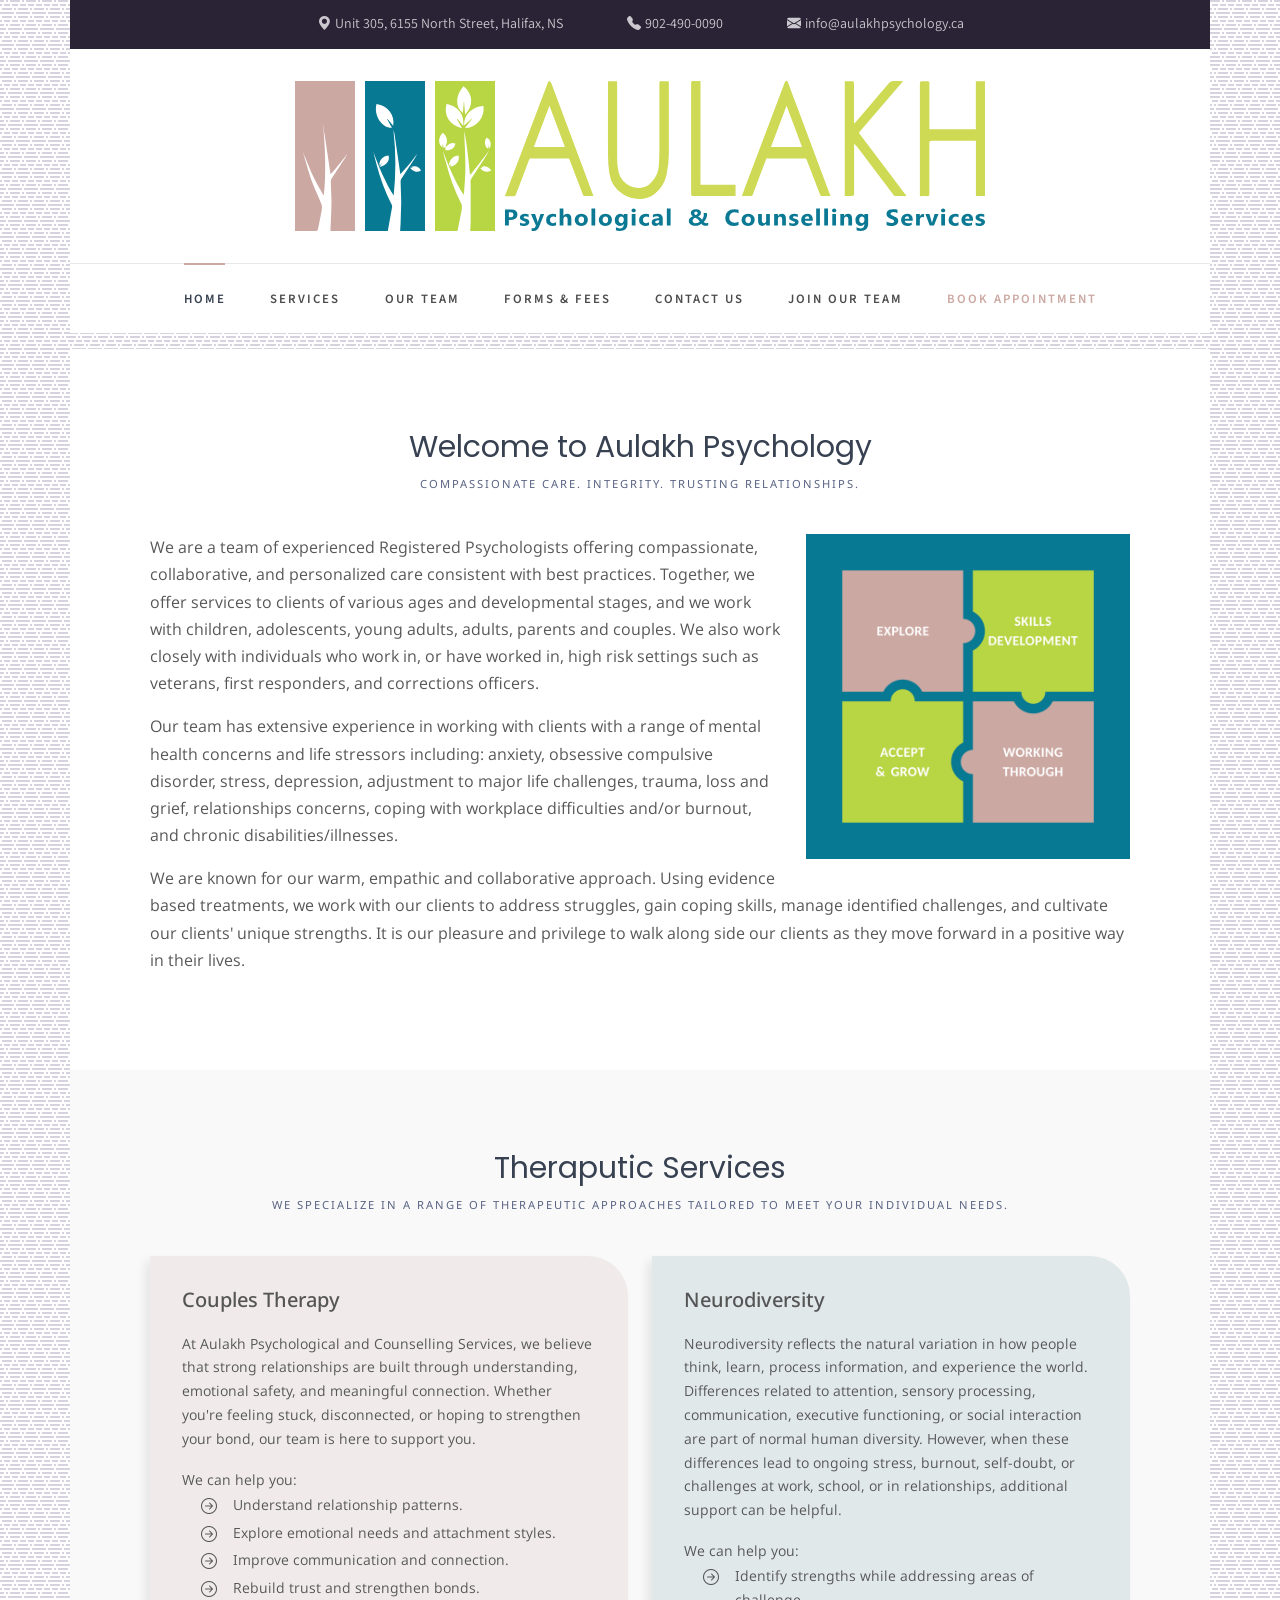
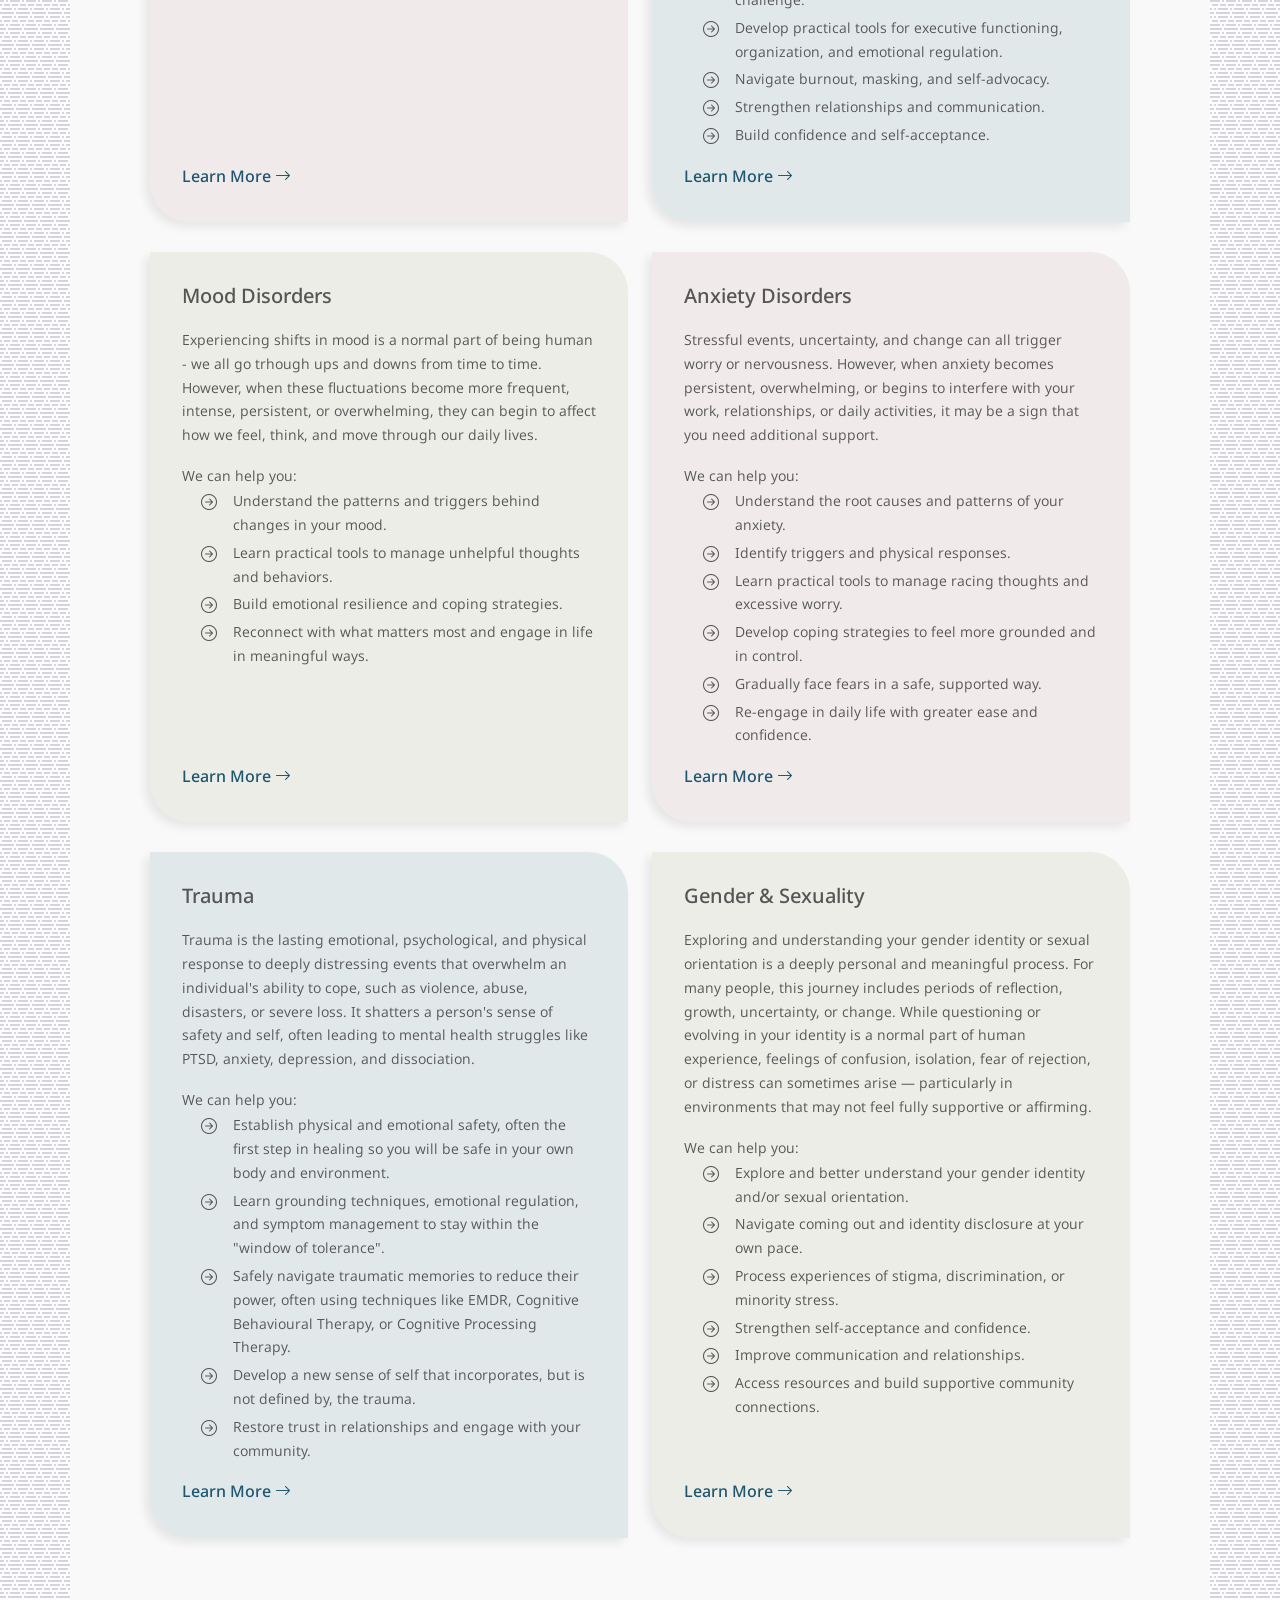
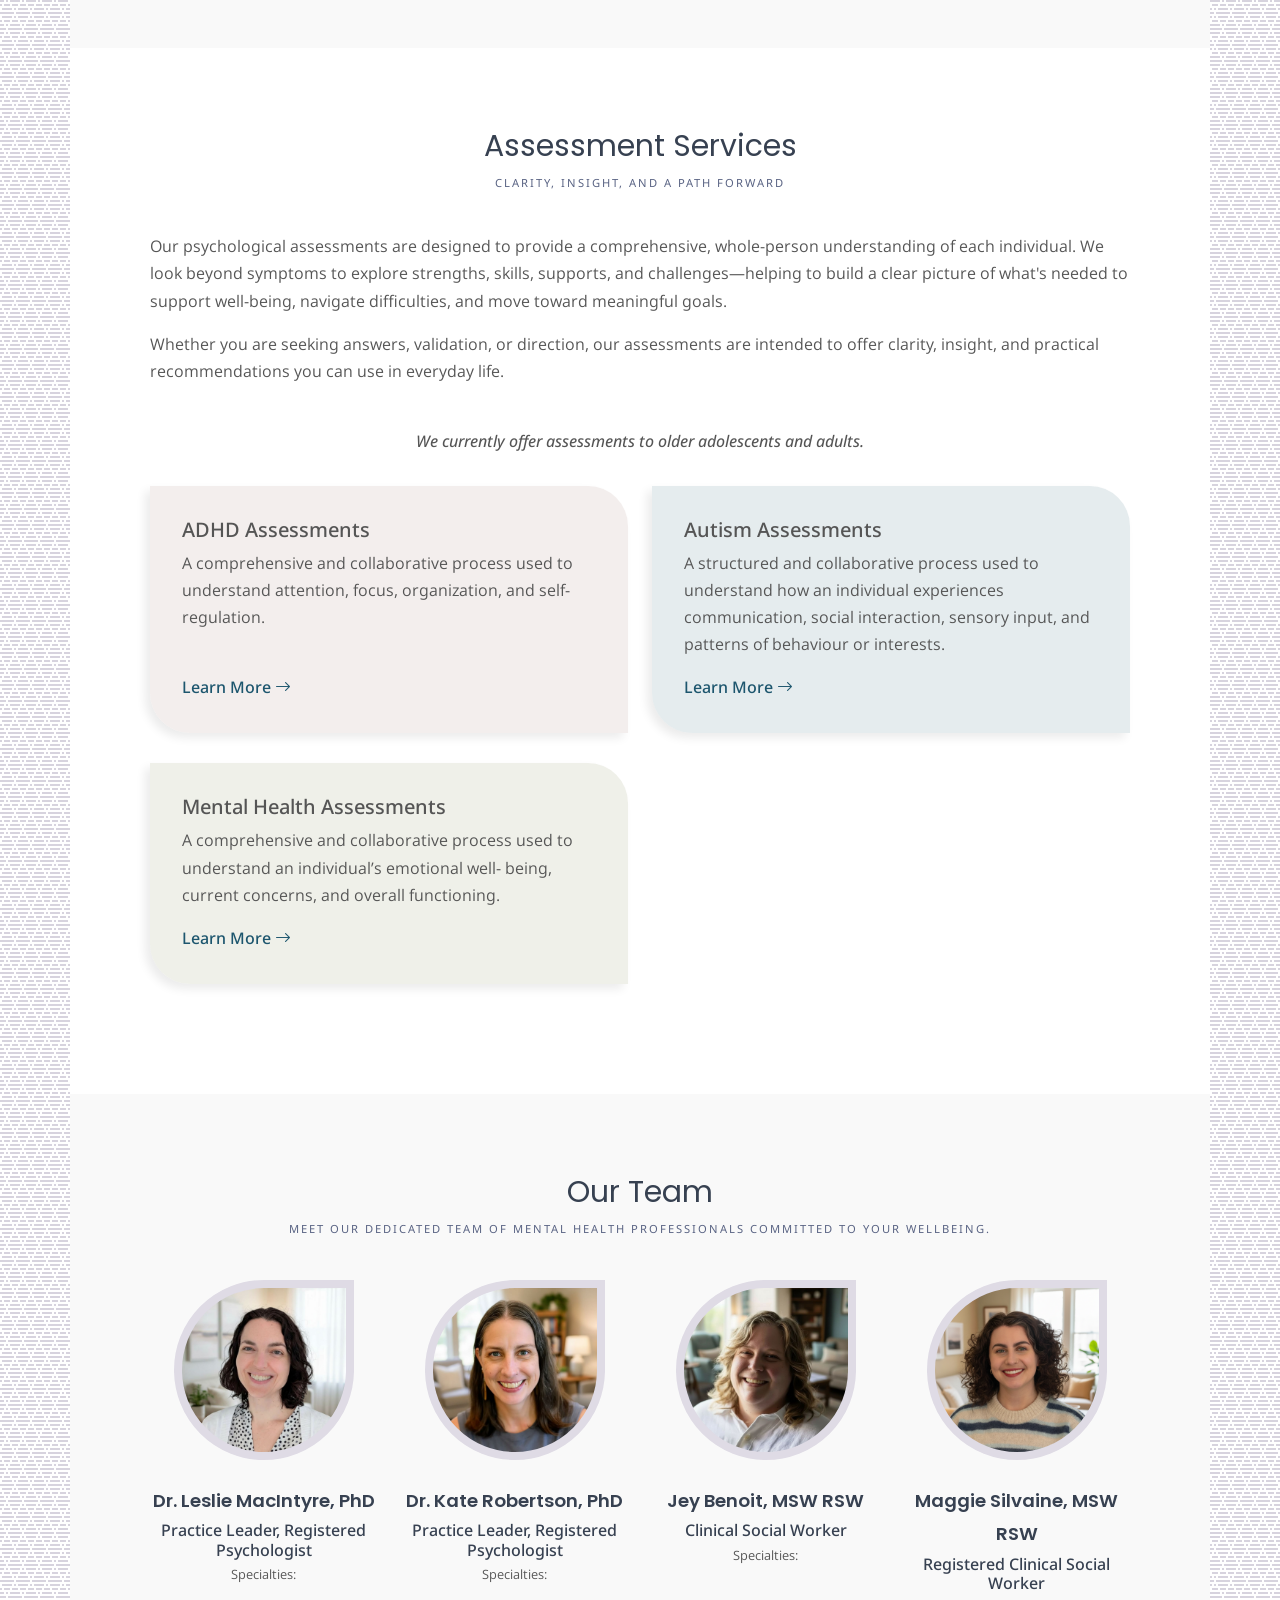
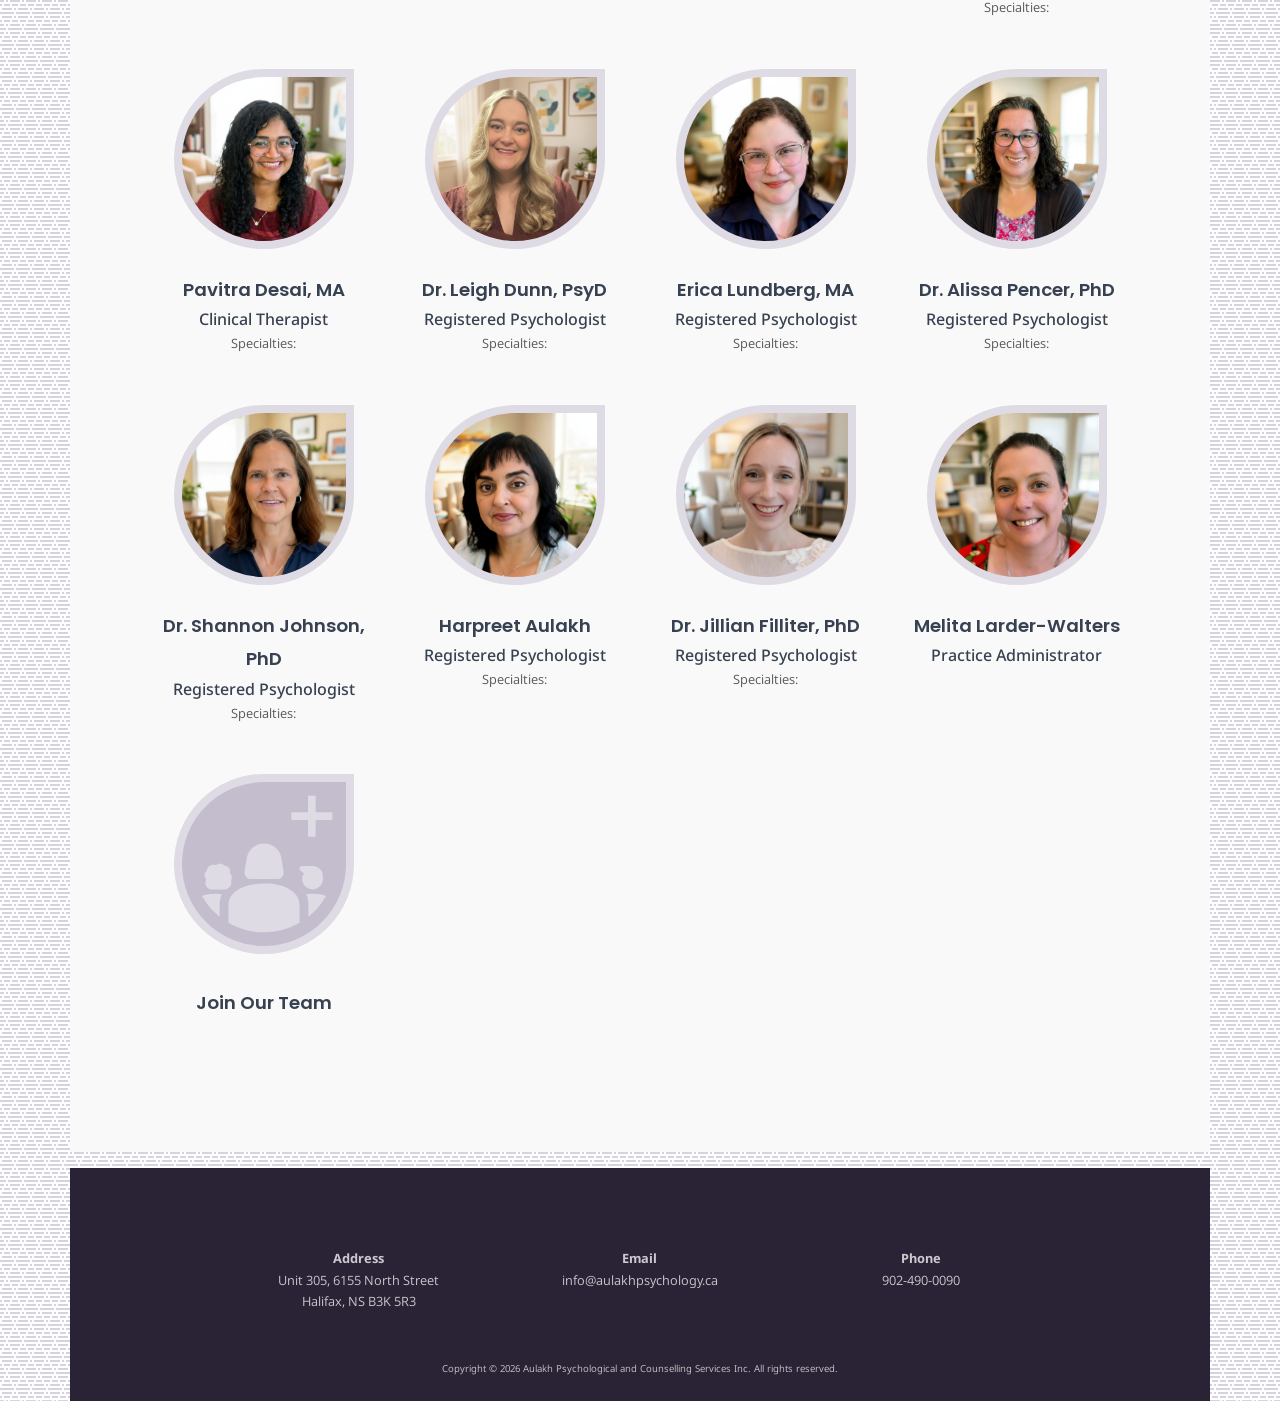
==== commit d16d16e5: "Upadated index.html and style.css" ====
--- a/index.html
+++ b/index.html
@@ -297,22 +297,32 @@
                     <div class="row">
                         <div class="col-12 text-center heading">
                             <h1>Assessment Services</h1>
-                            <span class="subheading">---Descriptive Text---</span>
+                            <span class="subheading">Clarity, Insight, and a Path Forward</span>
                         </div>
                     </div>
+                    <div class="col-12">
+                        <p>
+                            Our psychological assessments are designed to provide a comprehensive, whole-person understanding of
+                            each individual. We look beyond symptoms to explore strengths, skills, supports, and
+                            challenges—helping to build a clear picture of what's needed to support well-being, navigate difficulties,
+                            and move toward meaningful goals.
+                        </p>
+                        <p>
+                            Whether you are seeking answers, validation, or direction, our assessments are intended to offer clarity,
+                            insight, and practical recommendations you can use in everyday life.
+                        </p>
+                    </div>
+                    <br>
+                    <p class="text-center" style="font-weight: 450; margin-bottom: 30px;"><i>We currently offer assessments to older adolescents and adults.</i></p>
                     <div class="row">
                         <div class="col-xxl-4 col-lg-6">
                             <div class="services h-100 w-100">
                                 <div class="card card-pink h-100 w-100">
                                     <a href="adhd-assessments.html">
-                                        <h3>ADHD</h3>
-                                        <p class="description">--- descriptive text ---</p>
-                                        <ul class="bulletpoint">
-                                            <li class="bi bi-arrow-right-circle">--- highlight 1 ---</li>
-                                            <li class="bi bi-arrow-right-circle">--- highlight 2 ---</li>
-                                            <li class="bi bi-arrow-right-circle">--- highlight 3 ---</li>
-                                            <li class="bi bi-arrow-right-circle">--- highlight 4 ---</li>
-                                        </ul>
+                                        <h3>ADHD Assessments</h3>
+                                        <p>
+                                            A comprehensive and collaborative process used to understand attention, focus, organization, and self-regulation.
+                                        </p>
                                     </a>
                                     <p class="text-link">Learn More <i class="pe-md-1 bi bi-arrow-right"></i></p>
                                 </div>
@@ -322,14 +332,11 @@
                             <div class="services h-100 w-100">
                                 <div class="card card-blue h-100 w-100">
                                     <a href="asd-assessments.html">
-                                        <h3>ASD</h3>
-                                        <p class="description">--- descriptive text ---</p>
-                                        <ul class="bulletpoint">
-                                            <li class="bi bi-arrow-right-circle">--- highlight 1 ---</li>
-                                            <li class="bi bi-arrow-right-circle">--- highlight 2 ---</li>
-                                            <li class="bi bi-arrow-right-circle">--- highlight 3 ---</li>
-                                            <li class="bi bi-arrow-right-circle">--- highlight 4 ---</li>
-                                        </ul>
+                                        <h3>Autism Assessments</h3>
+                                        <p>
+                                            A structured and collaborative process used to understand how an individual experiences
+                                            communication, social interaction, sensory input, and patterns of behaviour or interests.
+                                        </p>
                                     </a>
                                     <p class="text-link">Learn More <i class="pe-md-1 bi bi-arrow-right"></i></p>
                                 </div>
@@ -339,14 +346,11 @@
                             <div class="services h-100 w-100">
                                 <div class="card card-green h-100 w-100">
                                     <a href="mental-health-assessments.html">
-                                        <h3>Mental Health</h3>
-                                        <p class="description">--- descriptive text ---</p>
-                                        <ul class="bulletpoint">
-                                            <li class="bi bi-arrow-right-circle">--- highlight 1 ---</li>
-                                            <li class="bi bi-arrow-right-circle">--- highlight 2 ---</li>
-                                            <li class="bi bi-arrow-right-circle">--- highlight 3 ---</li>
-                                            <li class="bi bi-arrow-right-circle">--- highlight 4 ---</li>
-                                        </ul>
+                                        <h3>Mental Health Assessments</h3>
+                                        <p>
+                                            A comprehensive and collaborative process used to understand an individual’s emotional well-
+                                            being, current concerns, and overall functioning.
+                                        </p>
                                     </a>
                                     <p class="text-link">Learn More <i class="pe-md-1 bi bi-arrow-right"></i></p>
                                 </div>
--- a/css/style.css
+++ b/css/style.css
@@ -471,7 +471,7 @@
   background-color: var(--light-lavender);
   background-image: url("data:image/svg+xml,%3Csvg xmlns='http://www.w3.org/2000/svg' width='16' height='32' viewBox='0 0 16 32'%3E%3Cg fill='%239C92AC' fill-opacity='0.4'%3E%3Cpath fill-rule='evenodd' d='M0 24h4v2H0v-2zm0 4h6v2H0v-2zm0-8h2v2H0v-2zM0 0h4v2H0V0zm0 4h2v2H0V4zm16 20h-6v2h6v-2zm0 4H8v2h8v-2zm0-8h-4v2h4v-2zm0-20h-6v2h6V0zm0 4h-4v2h4V4zm-2 12h2v2h-2v-2zm0-8h2v2h-2V8zM2 8h10v2H2V8zm0 8h10v2H2v-2zm-2-4h14v2H0v-2zm4-8h6v2H4V4zm0 16h6v2H4v-2zM6 0h2v2H6V0zm0 24h2v2H6v-2z'/%3E%3C/g%3E%3C/svg%3E");
   font-family: "Noto Sans", sans-serif;
-  font-weight: normal;
+  font-weight: 370;
   line-height: 1.7;
   color: #555;
 }
@@ -709,6 +709,7 @@
   margin-bottom: 0.6rem;
   text-transform: uppercase;
   font-size: 0.7em;
+  font-weight: 400;
   letter-spacing: 2px;
   color: var(--slate-grey-light);
 }
@@ -753,7 +754,7 @@
   padding: 2rem;
   font-family: inherit;
   font-family: "Noto Sans", sans-serif;
-  font-weight: normal;
+  font-weight: 370;
   line-height: 1.7;
   color: #555;
 }
@@ -1132,6 +1133,21 @@
   background-color: rgba(152, 251, 152, 0.5);
   border: 1px solid #ddd;
   border-radius: 5px;
+}
+
+.style-box1 {
+  padding: 2rem 2rem 0 2rem;
+  margin: auto;
+  border: 1px solid #ddd;
+  border-radius: 5px;
+}
+
+.style-box1 p, .style-box1>ul {
+  margin-bottom: 2rem;
+}
+
+.style-box1 li {
+    margin: 7px;
 }
 
 .abbreviation {
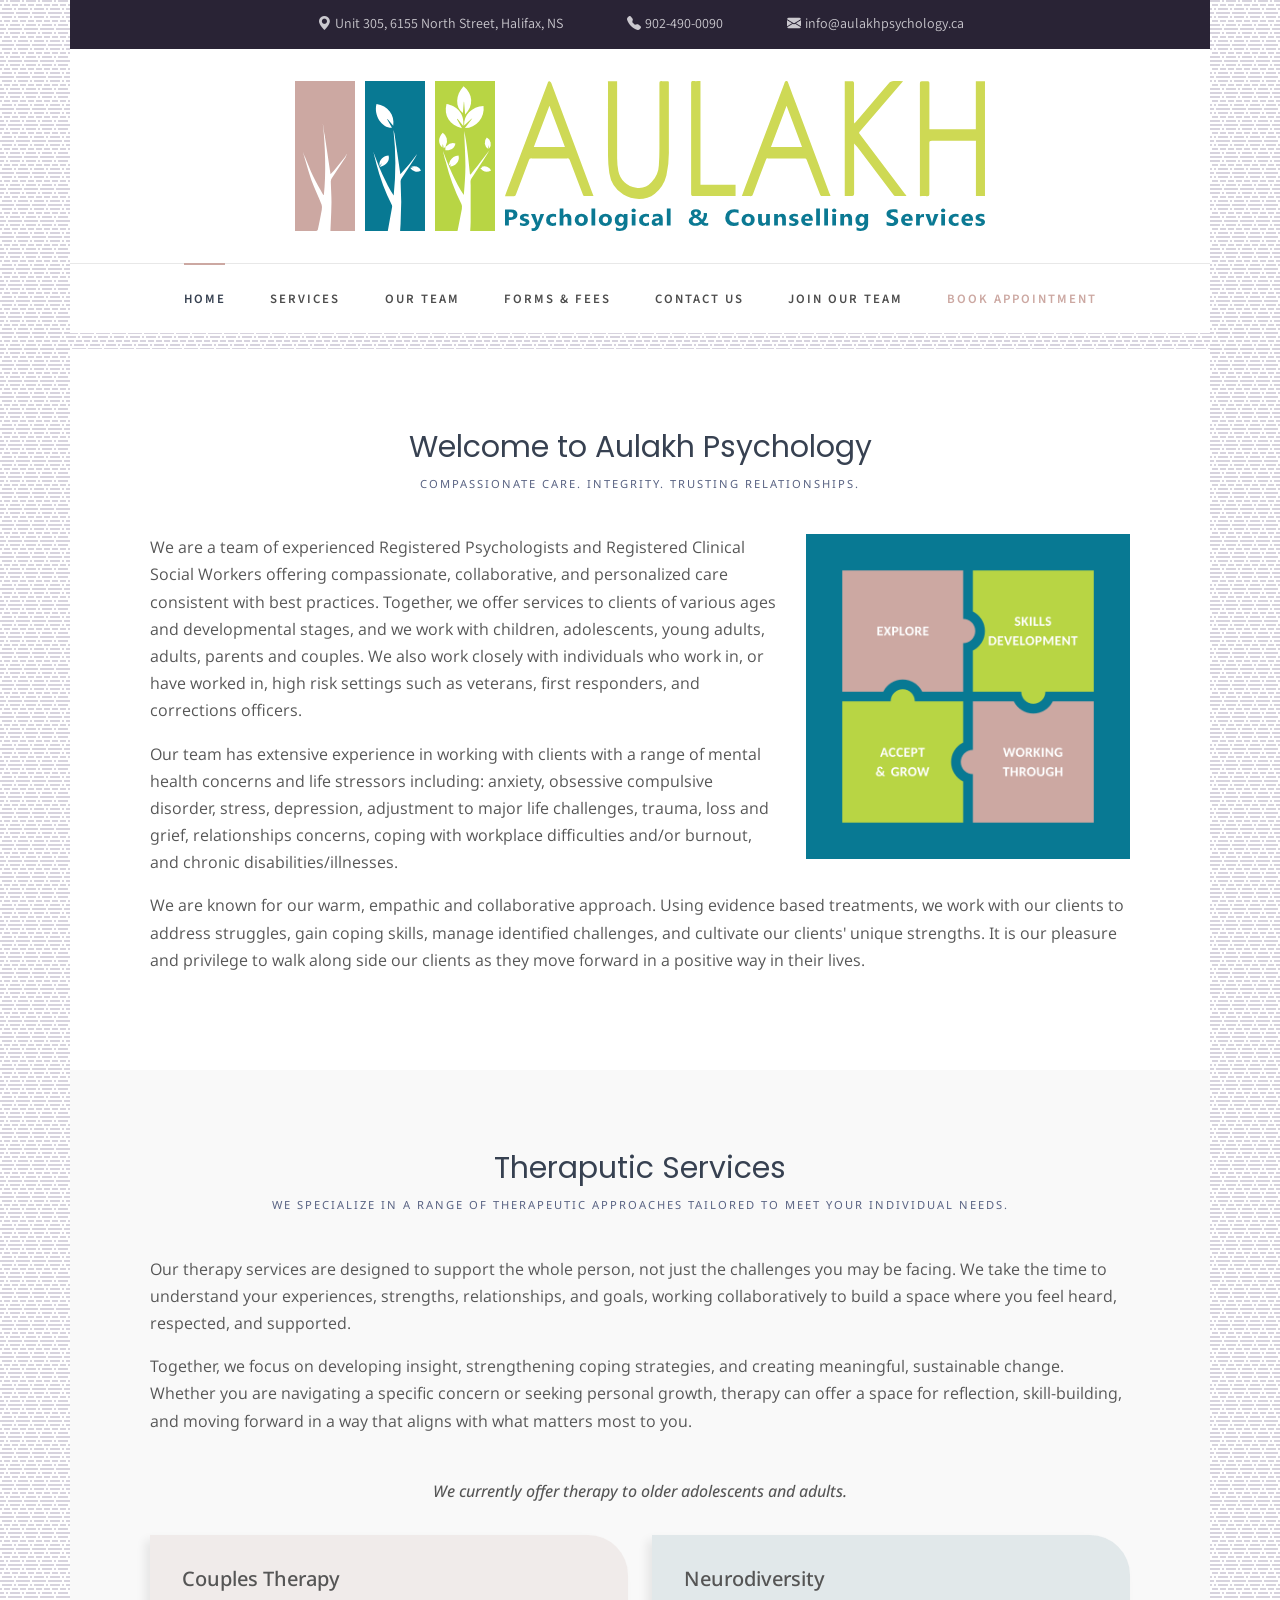
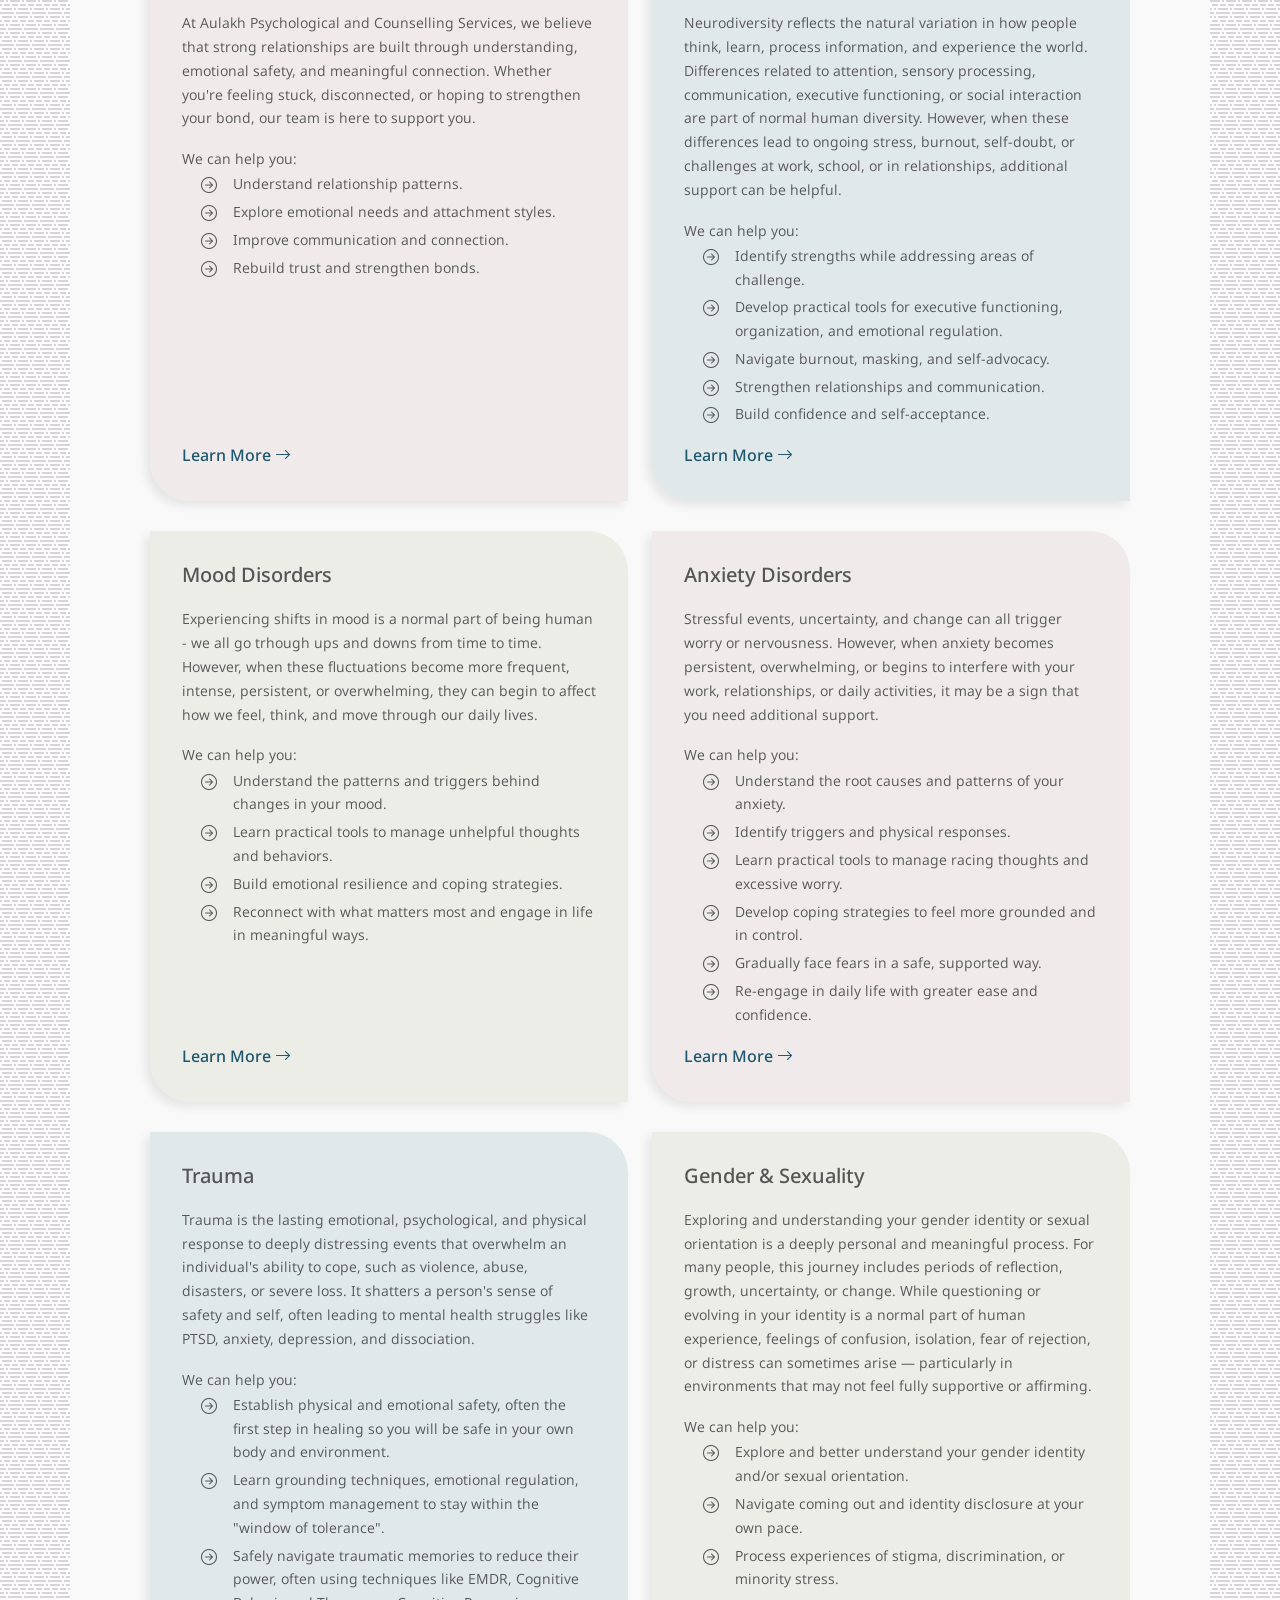
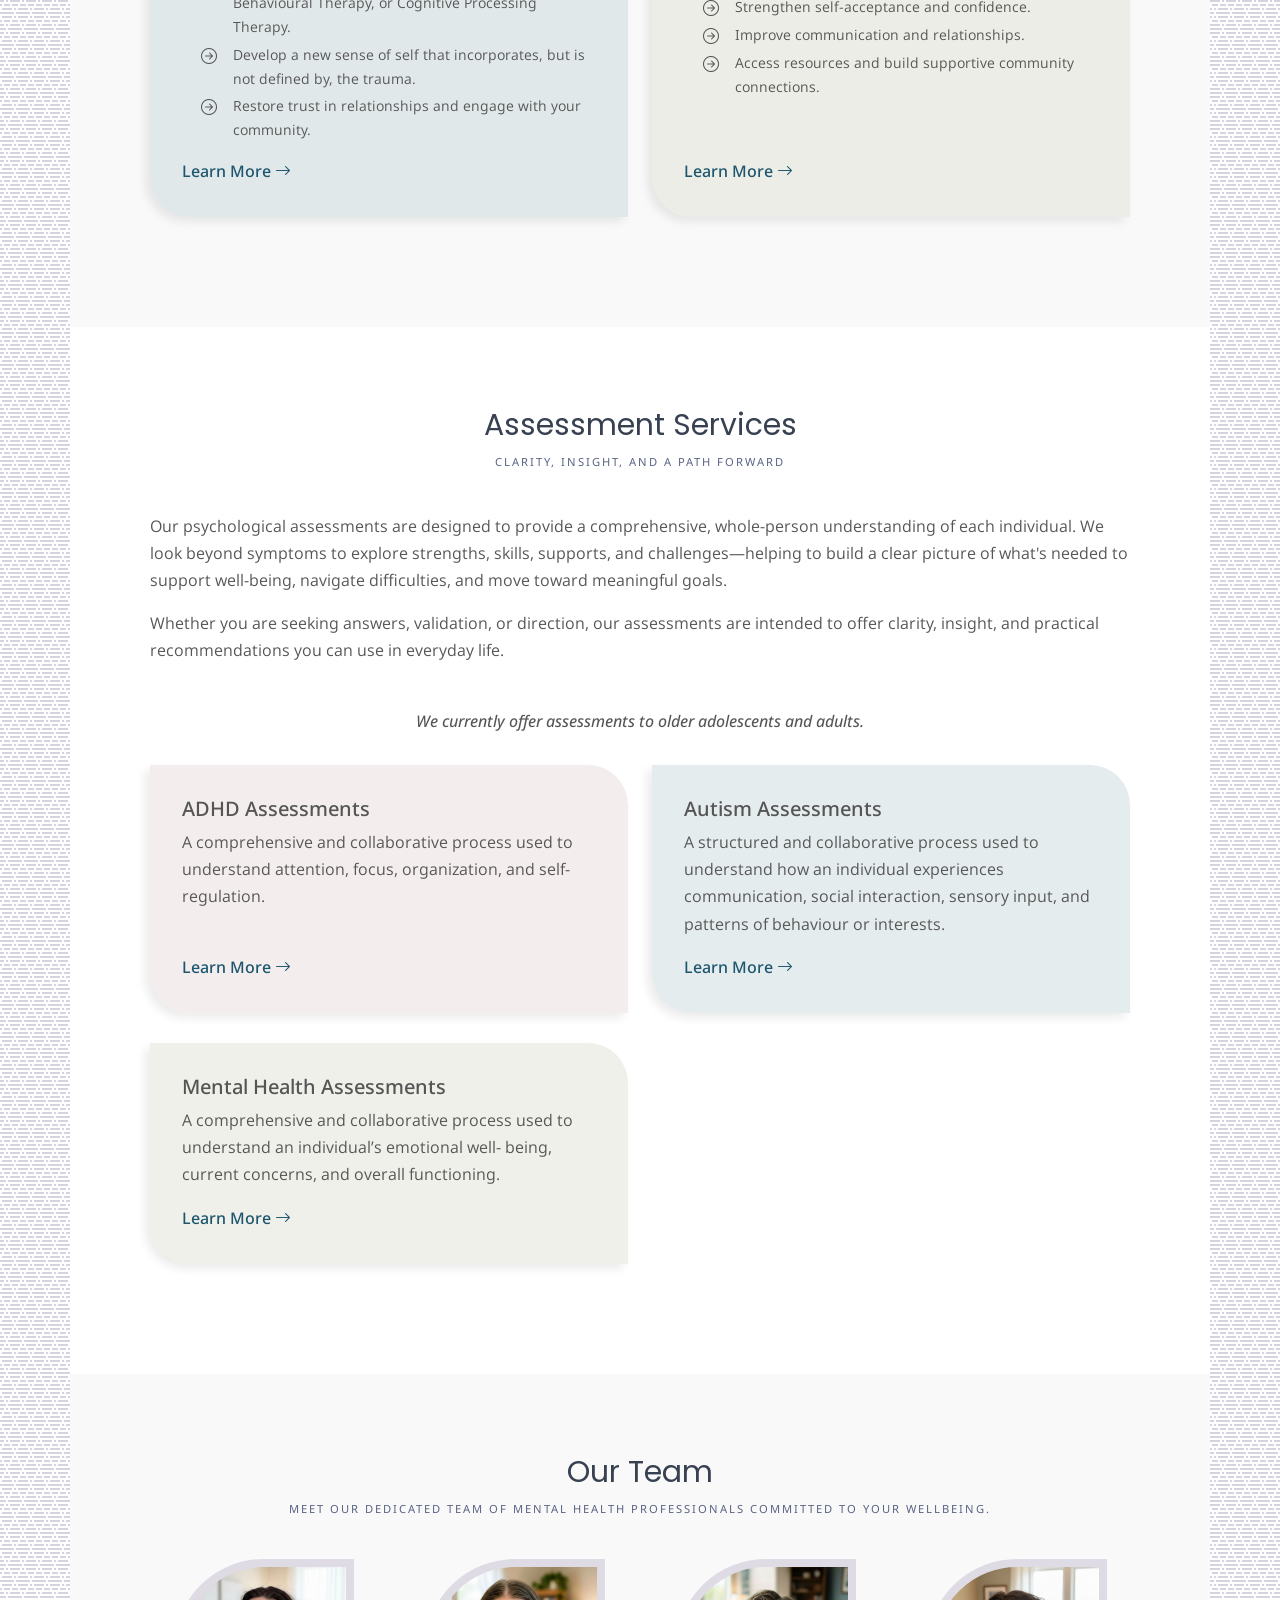
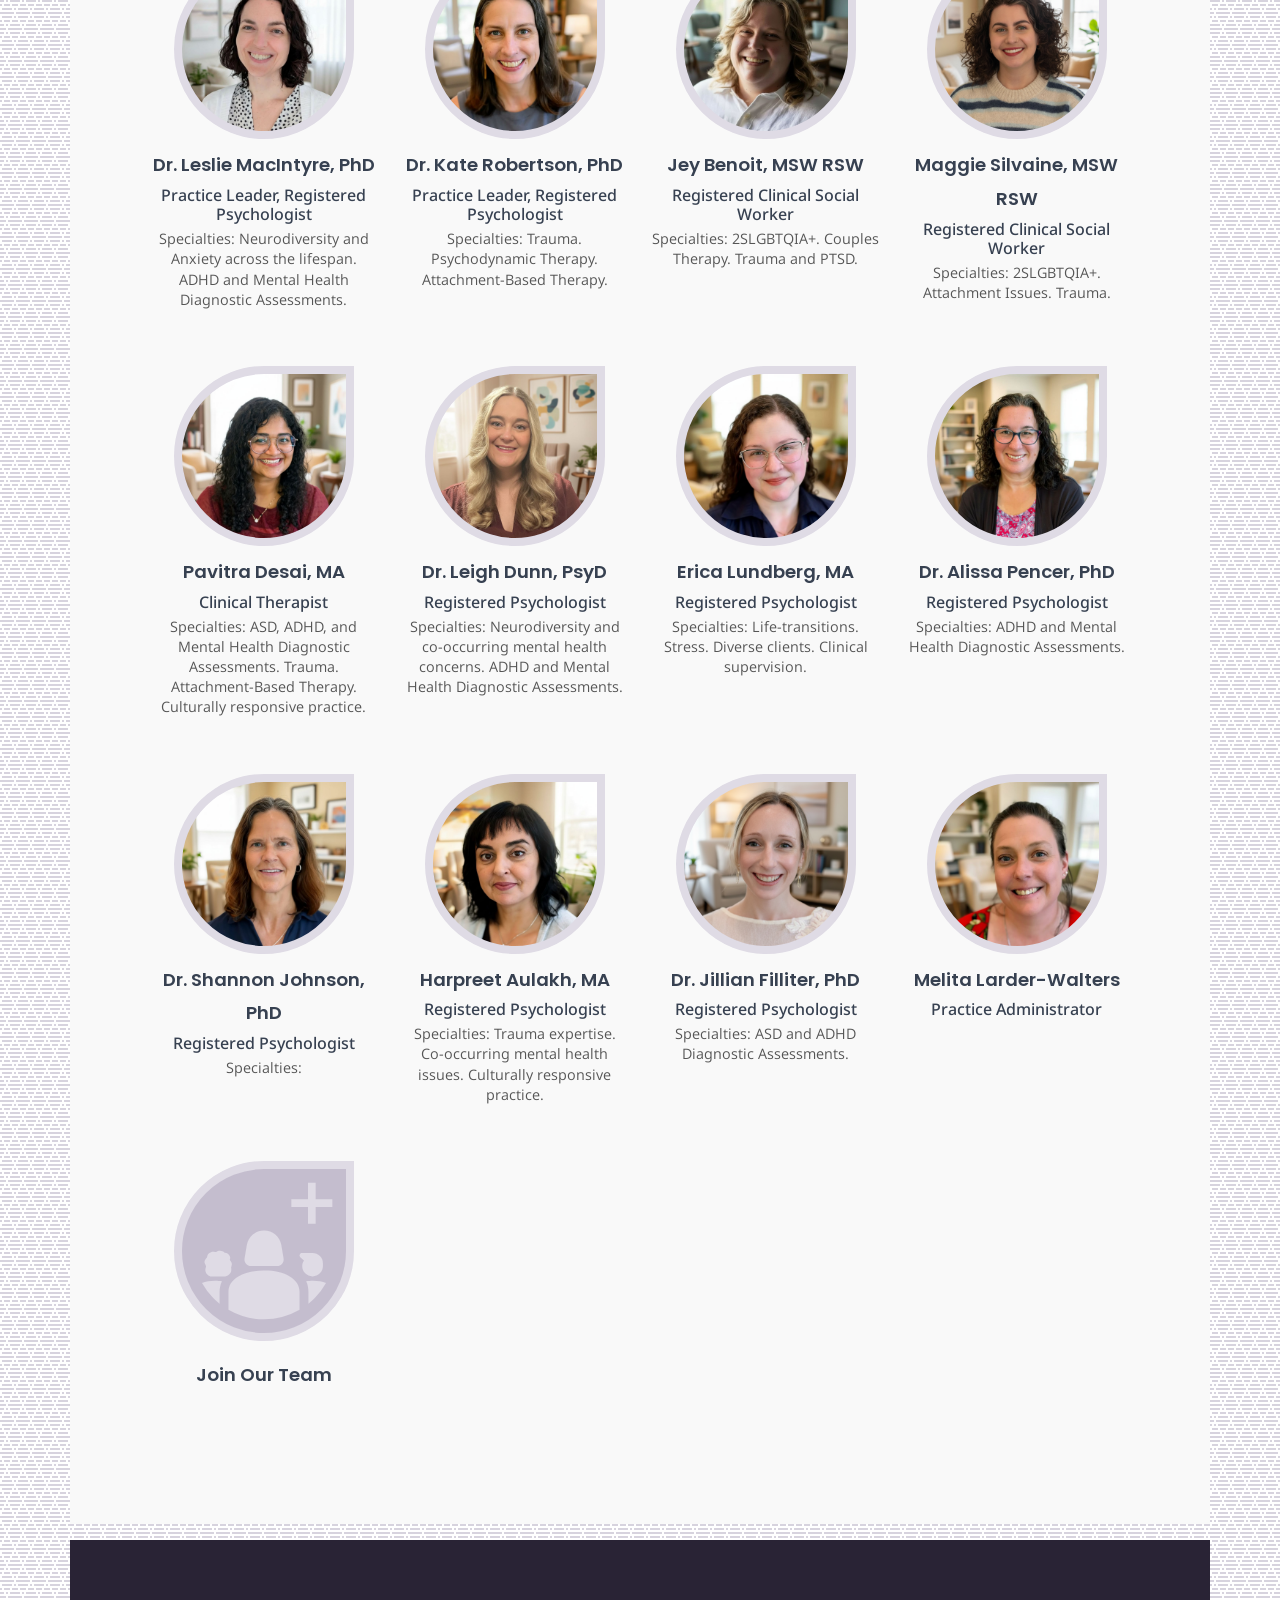
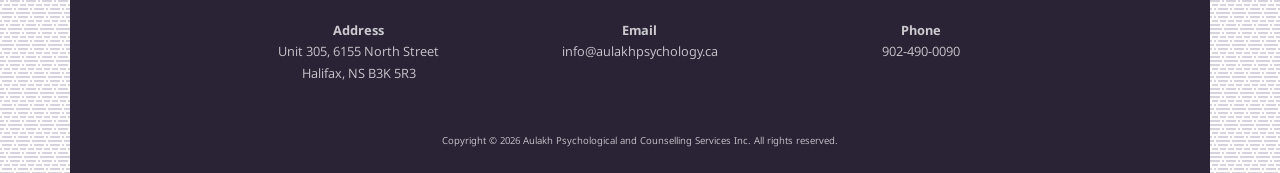
==== commit e83d3c88: "Updated website." ====
--- a/index.html
+++ b/index.html
@@ -118,7 +118,7 @@
 				        <div class="col-12">
                             <img src="images/infographic-narrow.webp" class="infographic" id="infographic-narrow" alt="Explore, Skills Development, Working Through, Accept and Grow">
                             <p>
-                                We are a team of experienced Registered Psychologists offering compassionate, collaborative, and personalized care 
+                                We are a team of experienced Registered Psychologists and Registered Clinical Social Workers offering compassionate, collaborative, and personalized care 
                                 consistent with best practices. Together, we offer services to clients of various ages and developmental stages, and 
                                 we work with children, adolescents, young adults, adults, parents and couples. We also work closely with individuals 
                                 who work in, or have worked in, high risk settings such as veterans, first responders, and corrections officers.
@@ -145,6 +145,20 @@
                             <span class="subheading">We specialize in a range of therapeutic approaches tailored to meet your individual needs.</span>
                         </div>
                     </div>
+                    <div class="col-12">
+                        <p>
+                            Our therapy services are designed to support the whole person, not just the challenges you may be facing. We take the time to 
+                            understand your experiences, strengths, relationships, and goals, working collaboratively to build a space where you feel heard, 
+                            respected, and supported.
+                        </p>
+                        <p>
+                            Together, we focus on developing insight, strengthening coping strategies, and creating meaningful, sustainable change. Whether 
+                            you are navigating a specific concern or seeking personal growth, therapy can offer a space for reflection, skill-building, and 
+                            moving forward in a way that aligns with what matters most to you.
+                        </p>
+                    <br>
+                    <p class="text-center" style="font-weight: 450; margin-bottom: 30px;"><i>We currently offer therapy to older adolescents and adults.</i></p>
+                    </div>
                     <div class="row">
                         <div class="col-xxl-4 col-lg-6">
                             <div class="services h-100 w-100">
@@ -373,7 +387,7 @@
                             <button type="button" class="profile-button" style="background-image: url(images/team/leslie-thumb-01.png);" data-bs-toggle="modal" data-bs-target="#leslieModal"></button>
                             <h3><a data-bs-toggle="modal" data-bs-target="#leslieModal">Dr. Leslie MacIntyre, PhD</a></h3>
 						    <h5>Practice Leader, Registered Psychologist</h5>
-						    <span>Specialties: </span>
+						    <h6>Specialties: Neurodiversity and Anxiety across the lifespan. ADHD and Mental Health Diagnostic Assessments.</h6>
                             <!-- LESLIE MODAL -->
                             <div class="modal fade" id="leslieModal" tabindex="-1" aria-labelledby="leslieModalLabel" aria-hidden="true">
                                 <div class="modal-dialog modal-dialog-centered modal-lg modal-fullscreen-lg-down">
@@ -442,7 +456,7 @@
                             <button type="button" class="profile-button" style="background-image: url(images/team/kate-thumb-01.png);" data-bs-toggle="modal" data-bs-target="#kateModal"></button>
                             <h3><a data-bs-toggle="modal" data-bs-target="#kateModal">Dr. Kate Robertson, PhD</a></h3>
 						    <h5>Practice Leader, Registered Psychologist</h5>
-						    <span>Specialties: </span>
+						    <h6>Specialties: Trauma. Psychodynamic Therapy. Attachment-Based Therapy.</h6>
                             <!-- KATE MODAL -->
                             <div class="modal fade" id="kateModal" tabindex="-1" aria-labelledby="kateModalLabel" aria-hidden="true">
                                 <div class="modal-dialog modal-dialog-centered modal-lg modal-fullscreen-lg-down">
@@ -511,8 +525,8 @@
                         <div class="col-xl-3 col-lg-4 col-md-6 text-center profile">
                             <button type="button" class="profile-button" style="background-image: url(images/team/jey-thumb-01.png);" data-bs-toggle="modal" data-bs-target="#jeyModal"></button>
                             <h3><a data-bs-toggle="modal" data-bs-target="#jeyModal">Jey Benoit, MSW RSW</a></h3>
-						    <h5>Clinical Social Worker</h5>
-						    <span>Specialties: </span>
+						    <h5>Registered Clinical Social Worker</h5>
+						    <h6>Specialties: 2SLGBTQIA+. Couples Therapy. Trauma and PTSD.</h6>
                             <!-- JEY MODAL -->
                             <div class="modal fade" id="jeyModal" tabindex="-1" aria-labelledby="jeyModalLabel" aria-hidden="true">
                                 <div class="modal-dialog modal-dialog-centered modal-lg modal-fullscreen-lg-down">
@@ -528,7 +542,7 @@
                                             </div>
                                             <div class="row">
                                                 <div class="col-12 text-start">
-                                                    <h5>Clinical Social Worker</h5>
+                                                    <h5>Registered Clinical Social Worker</h5>
                                                 </div>
                                             </div>
                                             <div class="col text-start">
@@ -582,7 +596,7 @@
                             <button type="button" class="profile-button" style="background-image: url(images/team/maggie-thumb-01.png);" data-bs-toggle="modal" data-bs-target="#maggieModal"></button>
                             <h3><a data-bs-toggle="modal" data-bs-target="#maggieModal">Maggie Silvaine, MSW RSW</a></h3>
 						    <h5>Registered Clinical Social Worker</h5>
-						    <span>Specialties: </span>
+						    <h6>Specialties: 2SLGBTQIA+. Attachment Issues. Trauma.</h6>
                             <!-- MAGGIE MODAL -->
                             <div class="modal fade" id="maggieModal" tabindex="-1" aria-labelledby="maggieModalLabel" aria-hidden="true">
                                 <div class="modal-dialog modal-dialog-centered modal-lg modal-fullscreen-lg-down">
@@ -662,7 +676,7 @@
                             <button type="button" class="profile-button" style="background-image: url(images/team/pavitra-thumb-01.png);" data-bs-toggle="modal" data-bs-target="#pavitraModal"></button>
                             <h3><a data-bs-toggle="modal" data-bs-target="#pavitraModal">Pavitra Desai, MA</a></h3>
 						    <h5>Clinical Therapist</h5>
-						    <span>Specialties: </span>
+						    <h6>Specialties: ASD, ADHD, and Mental Health Diagnostic Assessments. Trauma. Attachment-Based Therapy. Culturally responsive practice.</h6>
                             <!-- PAVITRA MODAL -->
                             <div class="modal fade" id="pavitraModal" tabindex="-1" aria-labelledby="pavitraModalLabel" aria-hidden="true">
                                 <div class="modal-dialog modal-dialog-centered modal-lg modal-fullscreen-lg-down">
@@ -732,7 +746,7 @@
                             <button type="button" class="profile-button" style="background-image: url(images/team/leigh-thumb-01.png);" data-bs-toggle="modal" data-bs-target="#leighModal"></button>
                             <h3><a data-bs-toggle="modal" data-bs-target="#leighModal">Dr. Leigh Dunn, PsyD</a></h3>
 						    <h5> Registered Psychologist</h5>
-						    <span>Specialties: </span>
+						    <h6>Specialties: Neurodiversity and co-occurring mental health concerns. ADHD and Mental Health Diagnostic Assessments.</h6>
                             <!-- LEIGH MODAL -->
                             <div class="modal fade" id="leighModal" tabindex="-1" aria-labelledby="leighModalLabel" aria-hidden="true">
                                 <div class="modal-dialog modal-dialog-centered modal-lg modal-fullscreen-lg-down">
@@ -803,7 +817,7 @@
                             <button type="button" class="profile-button" style="background-image: url(images/team/erica-thumb-01.png);" data-bs-toggle="modal" data-bs-target="#ericaModal"></button>
                             <h3><a data-bs-toggle="modal" data-bs-target="#ericaModal">Erica Lundberg, MA</a></h3>
 						    <h5>Registered Psychologist</h5>
-						    <span>Specialties: </span>
+						    <h6>Specialties:  Life-transitions. Stress. Diverse clients. Clinical supervision.</h6>
                             <!-- ERICA MODAL -->
                             <div class="modal fade" id="ericaModal" tabindex="-1" aria-labelledby="ericaModalLabel" aria-hidden="true">
                                 <div class="modal-dialog modal-dialog-centered modal-lg modal-fullscreen-lg-down">
@@ -874,7 +888,7 @@
                             <button type="button" class="profile-button" style="background-image: url(images/team/alissa-thumb-01.png);" data-bs-toggle="modal" data-bs-target="#alissaModal"></button>
                             <h3><a data-bs-toggle="modal" data-bs-target="#alissaModal">Dr. Alissa Pencer, PhD</a></h3>
 						    <h5>Registered Psychologist</h5>
-						    <span>Specialties: </span>
+						    <h6>Specialties: ADHD and Mental Health Diagnostic Assessments.</h6>
                             <!-- ALISSA MODAL -->
                             <div class="modal fade" id="alissaModal" tabindex="-1" aria-labelledby="alissaModalLabel" aria-hidden="true">
                                 <div class="modal-dialog modal-dialog-centered modal-lg modal-fullscreen-lg-down">
@@ -932,7 +946,7 @@
                             <button type="button" class="profile-button" style="background-image: url(images/team/shannon-thumb-01.png);" data-bs-toggle="modal" data-bs-target="#shannonModal"></button>
                             <h3><a data-bs-toggle="modal" data-bs-target="#shannonModal">Dr. Shannon Johnson, PhD</a></h3>
 						    <h5>Registered Psychologist</h5>
-						    <span>Specialties: </span>
+						    <h6>Specialties: </h6>
                             <!-- SHANNON MODAL -->
                             <div class="modal fade" id="shannonModal" tabindex="-1" aria-labelledby="shannonModalLabel" aria-hidden="true">
                                 <div class="modal-dialog modal-dialog-centered modal-lg modal-fullscreen-lg-down">
@@ -992,9 +1006,9 @@
                         <!-- HARPREET PROFILE -->
                         <div class="col-xl-3 col-lg-4 col-md-6 text-center profile">
                             <button type="button" class="profile-button" style="background-image: url(images/team/harpreet-thumb-01.png);" data-bs-toggle="modal" data-bs-target="#harpreetModal"></button>
-                            <h3><a data-bs-toggle="modal" data-bs-target="#harpreetModal">Harpreet Aulakh</a></h3>
+                            <h3><a data-bs-toggle="modal" data-bs-target="#harpreetModal">Harpreet Aulakh, MA</a></h3>
 						    <h5>Registered Psychologist</h5>
-						    <span>Specialties: </span>
+						    <h6>Specialties: Trauma expertise. Co-occurring mental health issues. Culturally responsive practice.</h6>
                             <!-- HARPREET MODAL -->
                             <div class="modal fade" id="harpreetModal" tabindex="-1" aria-labelledby="harpreetModalLabel" aria-hidden="true">
                                 <div class="modal-dialog modal-dialog-centered modal-lg modal-fullscreen-lg-down">
@@ -1073,7 +1087,7 @@
                             <button type="button" class="profile-button" style="background-image: url(images/team/jill-thumb-01.png);" data-bs-toggle="modal" data-bs-target="#jillModal"></button>
                             <h3><a data-bs-toggle="modal" data-bs-target="#jillModal">Dr. Jillian Filliter, PhD</a></h3>
 						    <h5>Registered Psychologist</h5>
-						    <span>Specialties: </span>
+						    <h6>Specialties: ASD and ADHD Diagnostic Assessments.</h6>
                             <!-- JILL MODAL -->
                             <div class="modal fade" id="jillModal" tabindex="-1" aria-labelledby="jillModalLabel" aria-hidden="true">
                                 <div class="modal-dialog modal-dialog-centered modal-lg modal-fullscreen-lg-down">
--- a/css/style.css
+++ b/css/style.css
@@ -732,11 +732,14 @@
 .profile > h5 {
   font-size: 1rem;
   color: var(--slate-grey);
-  margin-bottom: 0;
-}
-
-.profile > span {
-  font-size: 0.8rem;
+  margin-bottom: 5px;
+}
+
+.profile > h6 {
+  font-size: 0.9rem;
+  line-height: 1.4;
+  font-weight: 370;
+  text-transform: none;
 }
 
 .profile-photo {
@@ -918,7 +921,7 @@
   background-size: cover;
   background-position: center center;
   background-repeat: no-repeat;
-  margin: 0 auto 20px auto;
+  margin: 0 auto 5px auto;
   padding: 0;
   width: 180px;
   height: 180px;
@@ -945,77 +948,20 @@
   z-index: 1;
 }
 
+.appt-btn:hover {
+  background: #240046;
+}
+
+.appt-btn:hover span {
+  color: #dedede;
+}
+
 .appt-btn span {
   color: #240046;
   font-size: 19px;
   font-weight: 700;
-}
-
-.appt-btn:hover {
-  background: #eee;
-}
-
-/* ALTERNATE BUTTON 2 */
-
-.appt-btn2 {
-  margin: 1.8rem 0 2.5rem 0;
-  display: inline-block;
-  width: 260px;
-  height: 50px;
-  border-radius: 5px;
-  border: 2px solid #240046;
-  background: #240046;
-  position: relative;
-  overflow: hidden;
-  transition: all 0.3s;
-  z-index: 1;
-}
-
-.appt-btn2 span {
-  color: #dedede;
-  font-size: 19px;
-  font-weight: 700;
-}
-
-.appt-btn2:hover {
-  background: #37204d;
-  border: #37204d;
-}
-
-/* END ALTERNATE BUTTON 2 */
-
-/* ALTERNATE BUTTON 3 */
-
-.appt-btn3 {
-  margin: 1.8rem 0 2.5rem 0;
-  display: inline-block;
-  width: 260px;
-  height: 50px;
-  border-radius: 5px;
-  border: 2px solid #240046;
-  background: #fff;
-  position: relative;
-  overflow: hidden;
-  transition: all 0.3s;
-  z-index: 1;
-}
-
-.appt-btn3:hover {
-  background: #240046;
-}
-
-.appt-btn3:hover span {
-  color: #dedede;
-}
-
-.appt-btn3 span {
-  color: #240046;
-  font-size: 19px;
-  font-weight: 700;
   transition: all 0.3s ease-in;
 }
-
-/* END ALTERNATE BUTTON 3 */
 
 @media screen and (max-width: 991px) {
   .profile-button {
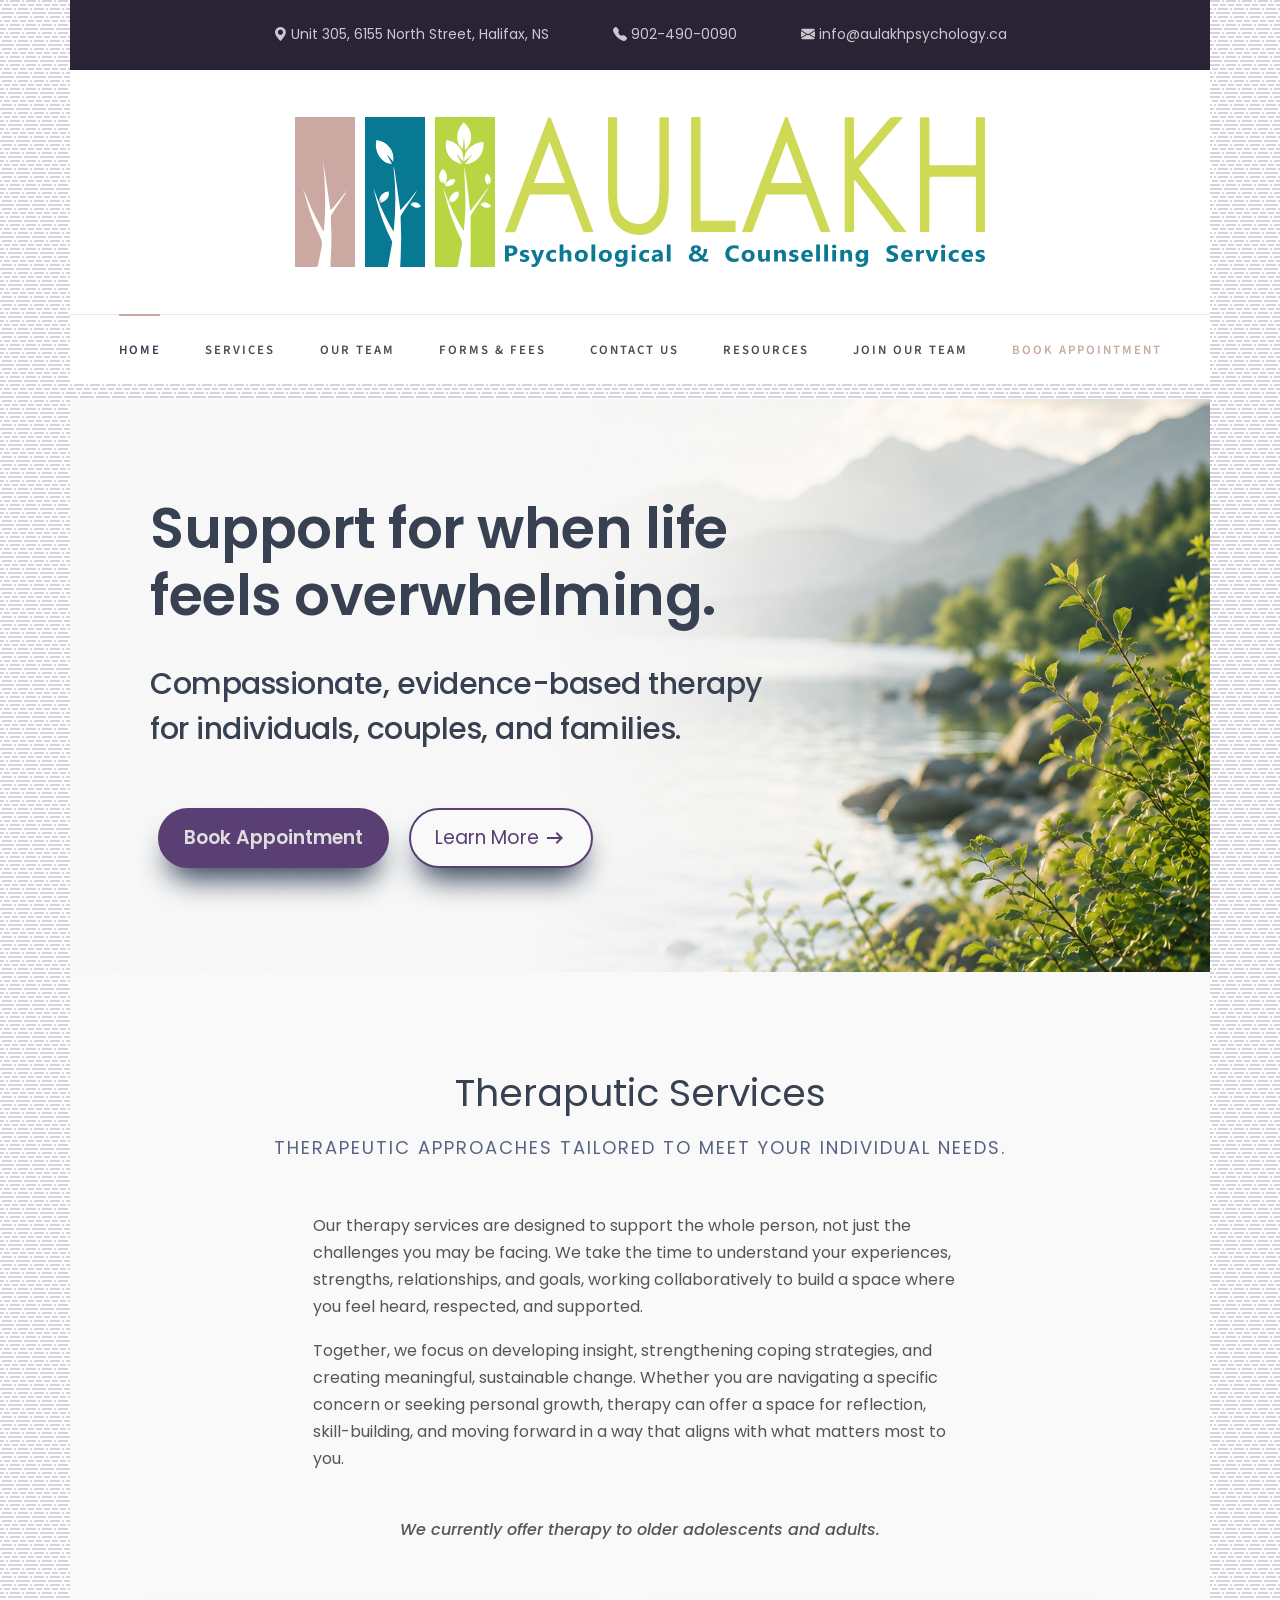
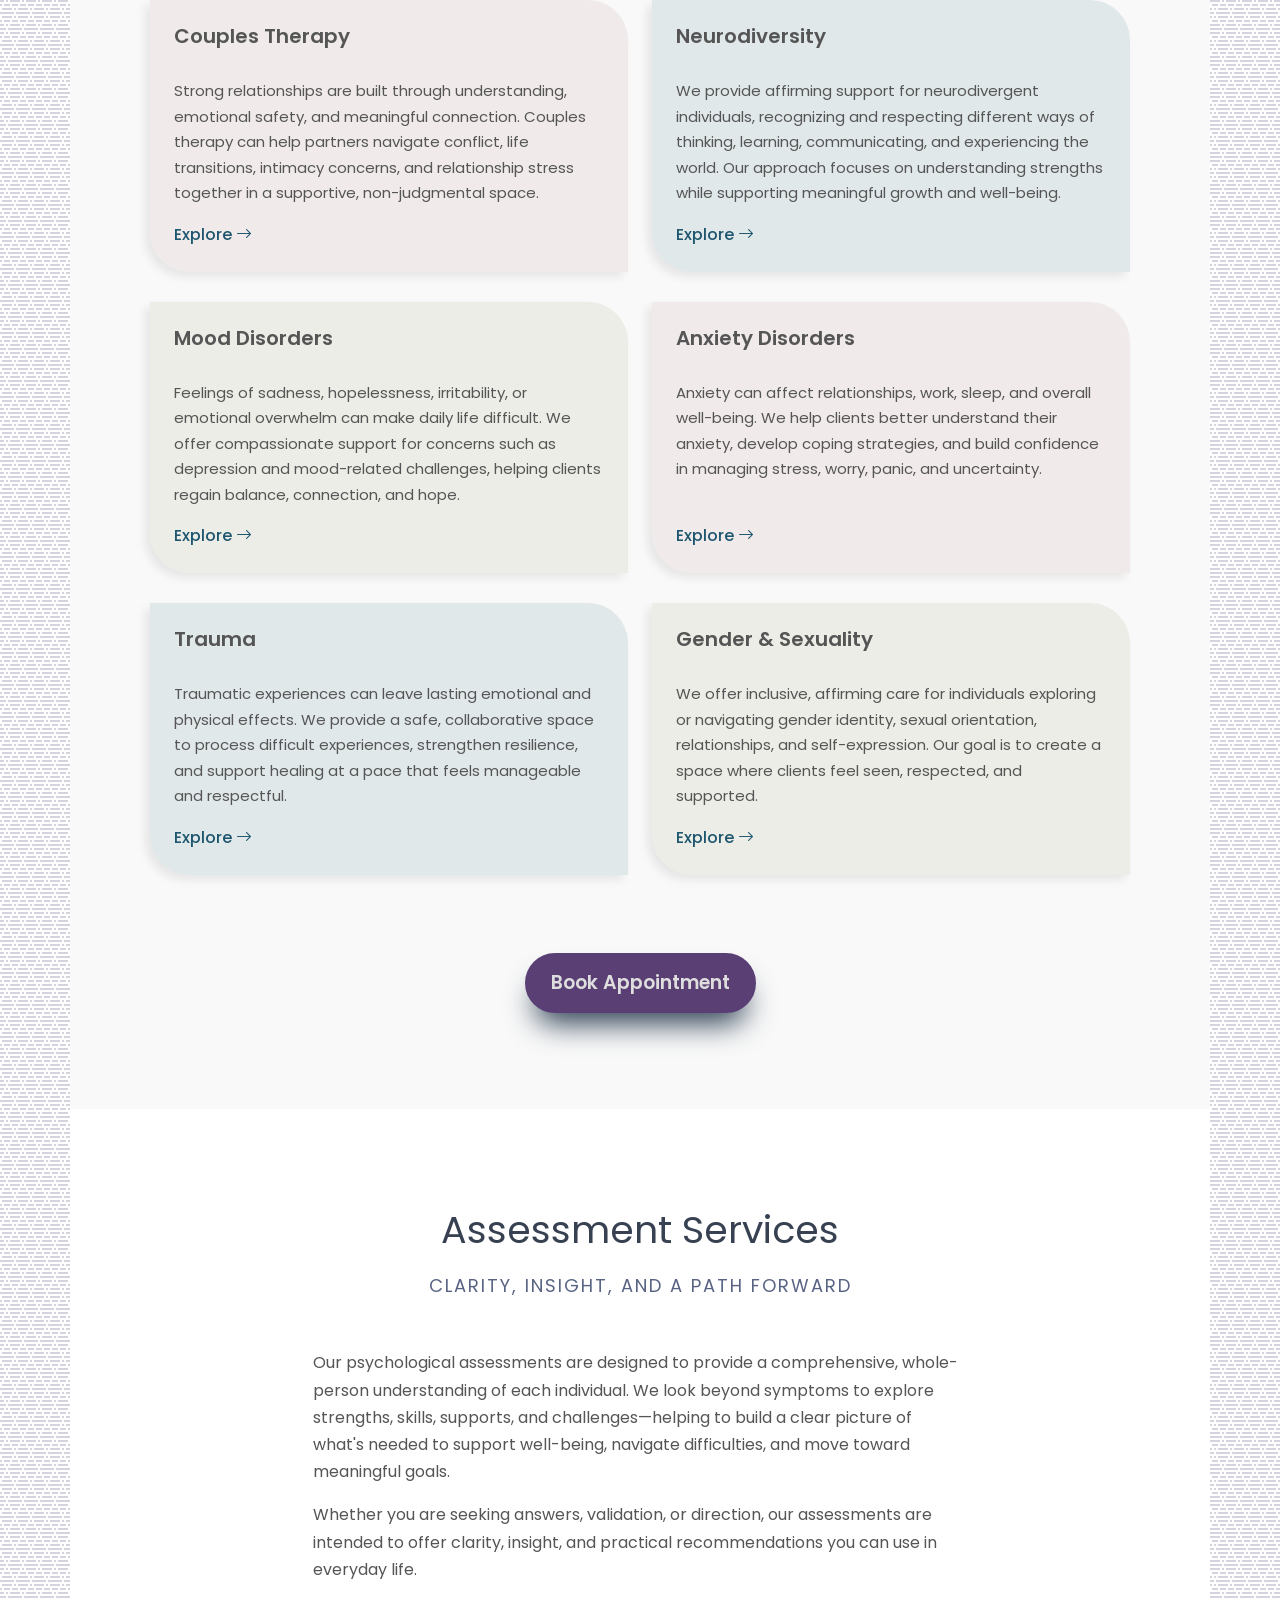
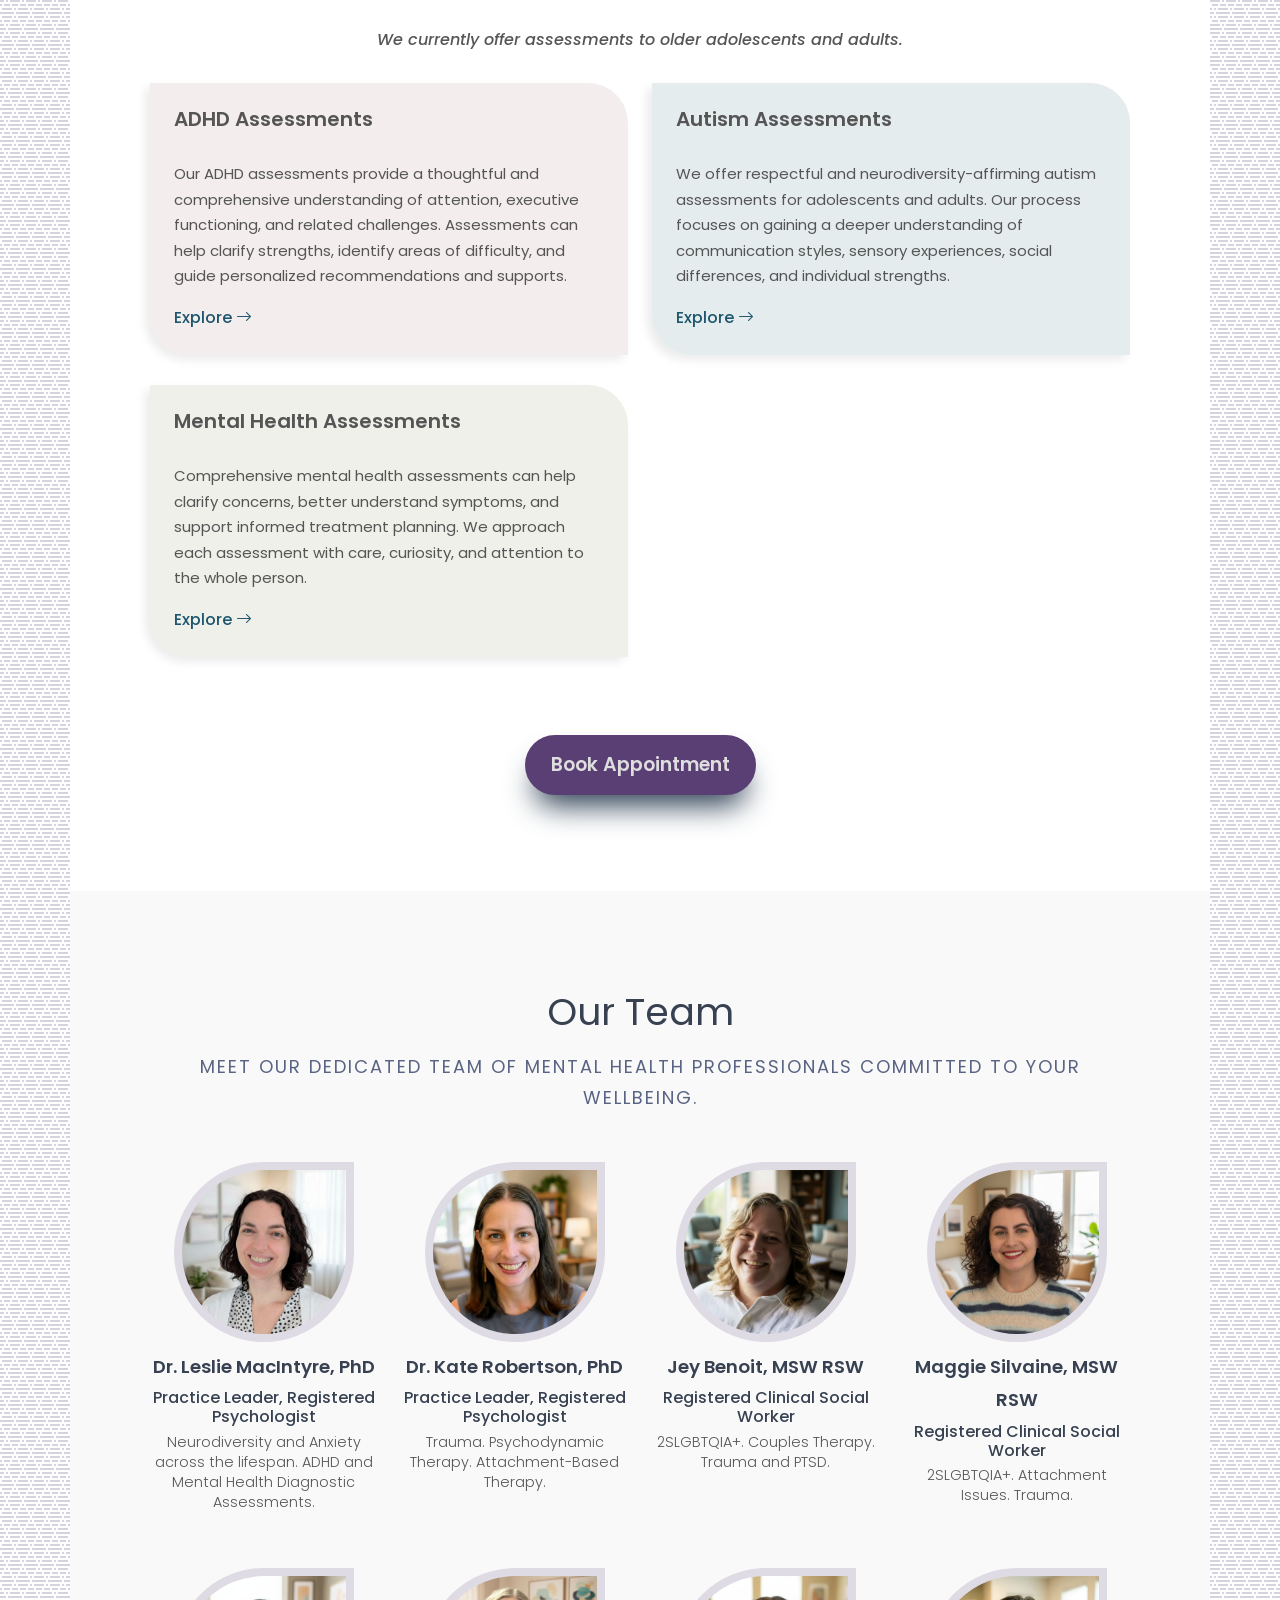
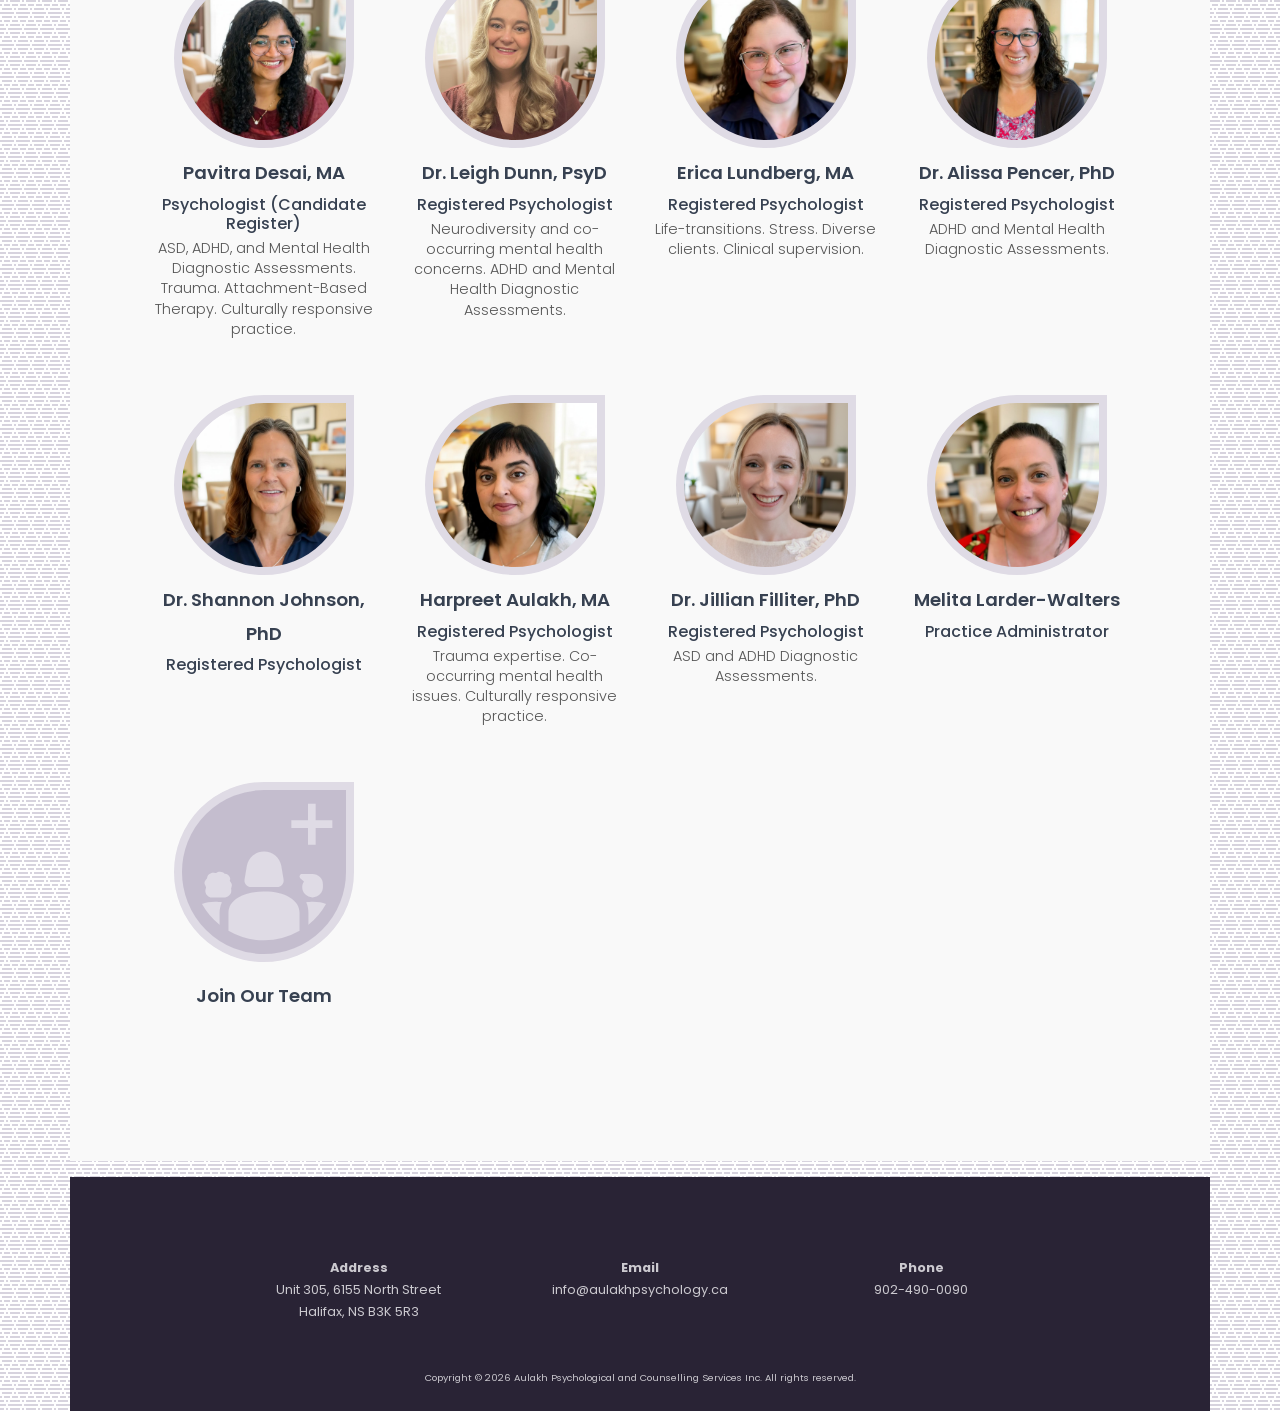
==== commit c4b47021: "Updates to website." ====
--- a/index.html
+++ b/index.html
@@ -32,7 +32,7 @@
             <header>
 
                 <!-- HEADER INFO BAR -->
-                <div class="container-lg text-center d-none d-sm-block header-bar">
+                <div class="container-xl text-center d-none d-md-block header-bar">
                     <div class="row">
                         <div class="col-12 header-banner">
                             <div class="header-content">
@@ -50,7 +50,7 @@
                 <!-- END HEADER INFO BAR -->
 
                 <!-- WEBSITE LOGO -->
-                <div class="container-lg logo-wrap">
+                <div class="container-xl logo-wrap">
                     <div class="logo-container">
                         <div class="img-container"> 
                             <img src="images/aulakh_logo_1.svg" class="animate__animated animate__slower animate__fadeIn" id="logo-1" alt="Aulakh Logo Small Tree" />
@@ -70,7 +70,7 @@
             </header>
             <!-- NAVIGATION MENU -->
             <nav class="navbar1 container-wrap" role="navigation">
-                <div class="container-lg text-center navbar-container">
+                <div class="container-xl text-center navbar-container">
                     <button class="navbar-toggle">
                         <span class="bar"></span>
                         <span class="bar"></span>
@@ -92,12 +92,13 @@
                                         <li><a href="anxiety-disorders.html">Anxiety Disorders</a></li>
                                         <li><a href="trauma.html">Trauma</a></li>
                                         <li><a href="gender-sexuality.html">Gender & Sexuality</a></li>
-                                        <li><a href="assessment-services.html">Assessments</a></li>
+                                        <li><a href="#assessment-services">Assessments</a></li>
                                     </ul>
                                 </li>
                                 <li><a class="scroll" href="#team">Our Team</a></li>
                                 <li><a href="forms-fees.html">Forms & Fees</a></li>
                                 <li><a href="contact.html">Contact Us</a></li>
+                                <li><a href="resources.html">Resources</a></li>
                                 <li><a href="join-team.html">Join Our Team</a></li>
                                 <li><a href="appointment-request.html" class="appointment">Book Appointment</a></li>
                             </ul>
@@ -107,45 +108,77 @@
             </nav>
             <!-- END NAVIGATION MENU -->
             <main class="container-wrap">
-                <div class="container-lg section-wrap-main bg-white">
+                <div class="hero container-xl section-wrap-main">
                     <div class="row">
-                        <div class="col-12 text-center heading">
-                            <h1>Welcome to Aulakh Psychology</h1>
-                            <span class="subheading">Compassionate care. Integrity. Trusting relationships.</span>
-                        </div>
-                    </div>
-                    <div class="row">
-				        <div class="col-12">
-                            <img src="images/infographic-narrow.webp" class="infographic" id="infographic-narrow" alt="Explore, Skills Development, Working Through, Accept and Grow">
-                            <p>
-                                We are a team of experienced Registered Psychologists and Registered Clinical Social Workers offering compassionate, collaborative, and personalized care 
-                                consistent with best practices. Together, we offer services to clients of various ages and developmental stages, and 
-                                we work with children, adolescents, young adults, adults, parents and couples. We also work closely with individuals 
-                                who work in, or have worked in, high risk settings such as veterans, first responders, and corrections officers.
-                            </p>
-                            <p>
-                                Our team has extensive experience in working with clients with a range of mental health concerns and life stressors 
-                                including: anxiety, obsessive compulsive disorder, stress, depression, adjustment to major life challenges, trauma, 
-                                loss and grief, relationships concerns, coping with workplace difficulties and/or burnout, and chronic disabilities/illnesses.
-                            </p>
-                            <p>
-                                We are known for our warm, empathic and collaborative approach. Using evidence based treatments, we work with our clients 
-                                to address struggles, gain coping skills, manage identified challenges, and cultivate our clients' unique strengths. It is 
-                                our pleasure and privilege to walk along side our clients as they move forward in a positive way in their lives.
-                            </p>
-                            <img src="images/infographic-wide.webp" class="infographic" id="infographic-wide" alt="Explore, Skills Development, Working Through, Accept and Grow">
-				        </div>
-			        </div>
+                        <div class="col-8">
+                            <h1>Support for when life feels overwhelming.</h1>
+                            <h2>Compassionate, evidence-based therapy for individuals, couples, and families.</h2>
+                            <button class="btn-primary">
+                                <span>Book Appointment</span>
+                            </button>
+                            <button data-bs-toggle="modal" data-bs-target="#heroModal" class="btn-secondary">
+                                <span>Learn More</span>
+                                <span class="material-symbols-outlined size-24">arrow_right_alt</span>
+                            </button>
+                            <div class="modal fade" id="heroModal" tabindex="-1" aria-labelledby="heroModalLabel" aria-hidden="true">
+                                <div class="modal-dialog modal-dialog-centered modal-xl modal-fullscreen-lg-down">
+                                    <div class="modal-content">
+                                        <div class="modal-body">
+                                            <div class="row">
+                                                <div class="col-10 offset-1 text-center">
+                                                    <h2 id="heroModalLabel">Who We Are</h2>
+                                                </div>
+                                                <div class="col-1 text-end">
+                                                    <button type="button" class="btn-close" data-bs-dismiss="modal" aria-label="Close"></button>
+                                                </div>
+                                            </div>
+                                            <div class="row align-items-center">
+                                                <div class="col-xl-8 modal-container">
+                                                    <p>
+                                                        We are a team of experienced Registered Psychologists and Registered Clinical Social Workers who 
+                                                        provide compassionate, collaborative, and personalized care, grounded in current best practices.
+                                                    </p>
+                                                    <p>
+                                                        Our clinicians work with clients across a wide range of ages and developmental stages, including 
+                                                        children, adolescents, young adults, adults, parents, and couples. We also have specialized experience 
+                                                        supporting individuals who work in, or have previously worked in, high-risk environments such as veterans, 
+                                                        first responders, and corrections officers.
+                                                    </p>
+                                                    <p>
+                                                        Our team has extensive experience addressing a broad range of mental health concerns and life stressors, 
+                                                        including anxiety, obsessive-compulsive disorder (OCD), stress, depression, adjustment to major life changes, 
+                                                        trauma, grief and loss, relationship challenges, workplace stress and burnout, as well as chronic disabilities 
+                                                        and illnesses.
+                                                    </p>
+                                                    <p>
+                                                        We are known for our warm, empathic, and collaborative approach. Using evidence-based treatments, we work alongside 
+                                                        our clients to better understand their difficulties, develop effective coping strategies, manage identified challenges, 
+                                                        and strengthen their unique personal resources and abilities.
+                                                    </p>
+                                                    <p>
+                                                        It is both our privilege and pleasure to support our clients as they move forward in meaningful and positive ways in their lives.
+                                                    </p>
+                                                </div>
+                                                <div class="col-xl-4 modal-container">
+                                                    <img src="images/process-infographic.svg" width="100%">
+                                                </div>
+                                            </div>
+                                        </div>
+                                    </div>
+                                </div>
+                            </div>
+                        </div>
+                    </div>
                 </div>
                 <!-- THERAPUTIC SERVICES -->
-                <div class="container-lg section-wrap-main bg-grey" id="theraputic-services">
+                <div class="container-xl section-wrap-main bg-grey" id="theraputic-services">
                     <div class="row">
                         <div class="col-12 text-center heading">
                             <h1>Theraputic Services</h1>
-                            <span class="subheading">We specialize in a range of therapeutic approaches tailored to meet your individual needs.</span>
-                        </div>
-                    </div>
-                    <div class="col-12">
+                            <span class="subheading"> Therapeutic approaches tailored to meet your individual needs.</span>
+                        </div>
+                    </div>
+                    <div class="col-xl-8 offset-xl-2">
                         <p>
                             Our therapy services are designed to support the whole person, not just the challenges you may be facing. We take the time to 
                             understand your experiences, strengths, relationships, and goals, working collaboratively to build a space where you feel heard, 
@@ -156,8 +189,9 @@
                             you are navigating a specific concern or seeking personal growth, therapy can offer a space for reflection, skill-building, and 
                             moving forward in a way that aligns with what matters most to you.
                         </p>
-                    <br>
-                    <p class="text-center" style="font-weight: 450; margin-bottom: 30px;"><i>We currently offer therapy to older adolescents and adults.</i></p>
+                        <br>
+                        <p class="text-center" style="font-weight: 500; margin-bottom: 30px;"><i>We currently offer therapy to older adolescents and adults.</i></p>
+                        <br>
                     </div>
                     <div class="row">
                         <div class="col-xxl-4 col-lg-6">
@@ -166,19 +200,12 @@
                                     <a href="couples-therapy.html">
                                         <h3>Couples Therapy</h3>
                                         <p class="description">
-                                            At Aulakh Psychological and Counselling Services, we believe that strong relationships are built 
-                                            through understanding, emotional safety, and meaningful connection. Whether you're feeling stuck, 
-                                            disconnected, or hoping to strengthen your bond, our team is here to support you.
-                                        </p>
-                                        <span class="description">We can help you:</span>
-                                        <ul class="bulletpoint">
-                                            <li class="bi bi-arrow-right-circle">Understand relationship patterns.</li>
-                                            <li class="bi bi-arrow-right-circle">Explore emotional needs and attachment styles.</li>
-                                            <li class="bi bi-arrow-right-circle">Improve communication and connection.</li>
-                                            <li class="bi bi-arrow-right-circle">Rebuild trust and strengthen bonds.</li>
-                                        </ul> 
+                                            Strong relationships are built through understanding, emotional safety, and meaningful connection. 
+                                            Couples therapy can help partners navigate conflict, life transitions, intimacy concerns, and 
+                                            relationship stress together in a supportive, non-judgmental space.
+                                        </p> 
                                     </a>
-                                    <p class="text-link">Learn More <i class="pe-md-1 bi bi-arrow-right"></i></p>
+                                    <p class="text-link">Explore <i class="pe-md-1 bi bi-arrow-right"></i></p>
                                 </div>
                             </div>
                         </div>
@@ -188,22 +215,12 @@
                                     <a href="neurodiversity.html">
                                         <h3>Neurodiversity</h3>
                                         <p class="description">
-                                            Neurodiversity reflects the natural variation in how people think, learn, process information, and
-                                            experience the world. Differences related to attention, sensory processing, communication,
-                                            executive functioning, or social interaction are part of normal human diversity. However, when
-                                            these differences lead to ongoing stress, burnout, self-doubt, or challenges at work, school, or in
-                                            relationships, additional support can be helpful.
+                                            We provide affirming support for neurodivergent individuals, recognizing and respecting different ways of thinking, 
+                                            learning, communicating, and experiencing the world. Our approach focuses on understanding strengths while supporting 
+                                            meaningful growth and well-being.
                                         </p>
-                                        <span class="description">We can help you:</span>
-                                        <ul class="bulletpoint">
-                                            <li class="bi bi-arrow-right-circle">Identify strengths while addressing areas of challenge.</li>
-                                            <li class="bi bi-arrow-right-circle">Develop practical tools for executive functioning, organization, and emotional regulation.</li>
-                                            <li class="bi bi-arrow-right-circle">Navigate burnout, masking, and self-advocacy.</li>
-                                            <li class="bi bi-arrow-right-circle">Strengthen relationships and communication.</li>
-                                            <li class="bi bi-arrow-right-circle">Build confidence and self-acceptance.</li>
-                                        </ul>
                                     </a>
-                                    <p class="text-link">Learn More <i class="pe-md-1 bi bi-arrow-right"></i></p>
+                                    <p class="text-link">Explore <i class="pe-md-1 bi bi-arrow-right"></i></p>
                                 </div>
                             </div>
                         </div>
@@ -213,19 +230,12 @@
                                     <a href="mood-disorders.html">
                                         <h3>Mood Disorders</h3>
                                         <p class="description">
-                                            Experiencing shifts in mood is a normal part of being human - we all go trhough ups and downs from time to time. However, when these fluctuations 
-                                            become more frequent, intense, persistent, or overwhelming, they can begin to affect how we feel, 
-                                            think, and move through our daily lives.
+                                            Feelings of sadness, hopelessness, irritability, or emotional overwhelm can make daily life difficult. We offer 
+                                            compassionate support for concerns such as depression and mood-related challenges, helping clients regain balance, 
+                                            connection, and hope.
                                         </p>
-                                        <span class="description">We can help you:</span>
-                                        <ul class="bulletpoint">
-                                            <li class="bi bi-arrow-right-circle">Understand the patterns and triggers behind changes in your mood.</li>
-                                            <li class="bi bi-arrow-right-circle">Learn practical tools to manage unhelpful thoughts and behaviors.</li>
-                                            <li class="bi bi-arrow-right-circle">Build emotional resilience and coping strategies.</li>
-                                            <li class="bi bi-arrow-right-circle">Reconnect with what matters most and engage in life in meaningful ways.</li>
-                                        </ul>
                                     </a>
-                                    <p class="text-link">Learn More <i class="pe-md-1 bi bi-arrow-right"></i></p>
+                                    <p class="text-link">Explore <i class="pe-md-1 bi bi-arrow-right"></i></p>
                                 </div>
                             </div>
                         </div>
@@ -235,21 +245,11 @@
                                     <a href="anxiety-disorders.html">
                                         <h3>Anxiety Disorders</h3>
                                         <p class="description">
-                                            Stressful events, uncertainty, and change can all trigger worry or nervousness. However, when anxiety 
-                                            becomes persistent, overwhelming, or begins to interfere with your work, relationships, or daily 
-                                            activities, it may be a sign that you need additional support.
+                                            Anxiety can affect relationships, work, sleep, and overall well-being. We help clients better understand their 
+                                            anxiety, develop coping strategies, and build confidence in managing stress, worry, panic, and uncertainty.
                                         </p>
-                                        <span class="description">We can help you:</span>
-                                        <ul class="bulletpoint">
-                                            <li class="bi bi-arrow-right-circle">Understand the root causes and patterns of your anxiety.</li>
-                                            <li class="bi bi-arrow-right-circle">Identify triggers and physical responses.</li>
-                                            <li class="bi bi-arrow-right-circle">Learn practical tools to manage racing thoughts and excessive worry.</li>
-                                            <li class="bi bi-arrow-right-circle">Develop coping strategies to feel more grounded and in control.</li>
-                                            <li class="bi bi-arrow-right-circle">Gradually face fears in a safe, supported way.</li>
-                                            <li class="bi bi-arrow-right-circle">Re-engage in daily life with greater ease and confidence.</li>
-                                        </ul>
                                     </a>
-                                    <p class="text-link">Learn More <i class="pe-md-1 bi bi-arrow-right"></i></p>
+                                    <p class="text-link">Explore <i class="pe-md-1 bi bi-arrow-right"></i></p>
                                 </div>
                             </div>
                         </div>
@@ -259,21 +259,11 @@
                                     <a href="trauma.html">
                                         <h3>Trauma</h3>
                                         <p class="description">
-                                            Trauma is the lasting emotional, psychological, and physical response to deeply distressing events that
-                                            overwhelm an individual's ability to cope, such as violence, abuse, disasters, or severe loss. It shatters a
-                                            person's sense of safety and self, often leading to mental health struggles like PTSD, anxiety, depression,
-                                            and dissociation.
+                                            Traumatic experiences can leave lasting emotional and physical effects. We provide a safe, collaborative space to 
+                                            process difficult experiences, strengthen resilience, and support healing at a pace that feels manageable and respectful.
                                         </p>
-                                        <span class="description">We can help you:</span>
-                                        <ul class="bulletpoint">
-                                            <li class="bi bi-arrow-right-circle">Establish physical and emotional safety, often the first step in healing so you will be safe in your own body and environment.</li>
-                                            <li class="bi bi-arrow-right-circle">Learn grounding techniques, emotional regulation, and symptom management to stay within the "window of tolerance".</li>
-                                            <li class="bi bi-arrow-right-circle">Safely navigate traumatic memories to reduce their power, often using techniques like EMDR, Cognitive Behavioural Therapy, or Cognitive Processing Therapy.</li>
-                                            <li class="bi bi-arrow-right-circle">Develop a new sense of self that incorporates, but is not defined by, the trauma.</li>
-                                            <li class="bi bi-arrow-right-circle">Restore trust in relationships and engage with your community.</li>
-                                        </ul>
                                     </a>
-                                    <p class="text-link">Learn More <i class="pe-md-1 bi bi-arrow-right"></i></p>
+                                    <p class="text-link">Explore <i class="pe-md-1 bi bi-arrow-right"></i></p>
                                 </div>
                             </div>
                         </div>
@@ -283,38 +273,31 @@
                                     <a href="gender-sexuality.html">
                                         <h3>Gender & Sexuality</h3>
                                         <p class="description">
-                                            Exploring and understanding your gender identity or sexual orientation is a deeply personal and
-                                            meaningful process. For many people, this journey includes periods of reflection, growth,
-                                            uncertainty, or change. While questioning or evolving in your identity is a normal part of human
-                                            experience, feelings of confusion, isolation, fear of rejection, or distress can sometimes arise —
-                                            particularly in environments that may not feel fully supportive or affirming.
+                                            We offer inclusive, affirming care for individuals exploring or navigating gender identity, sexual orientation, relationships, 
+                                            and self-expression. Our goal is to create a space where clients feel seen, respected, and supported.
                                         </p>
-                                        <span class="description">We can help you:</span>
-                                        <ul class="bulletpoint">
-                                            <li class="bi bi-arrow-right-circle">Explore and better understand your gender identity and/or sexual orientation.</li>
-                                            <li class="bi bi-arrow-right-circle">Navigate coming out and identity disclosure at your own pace.</li>
-                                            <li class="bi bi-arrow-right-circle">Process experiences of stigma, discrimination, or minority stress.</li>
-                                            <li class="bi bi-arrow-right-circle">Strengthen self-acceptance and confidence.</li>
-                                            <li class="bi bi-arrow-right-circle">Improve communication and relationships.</li>
-                                            <li class="bi bi-arrow-right-circle">Access resources and build supportive community connections.</li>
-                                        </ul>
                                     </a>
-                                    <p class="text-link">Learn More <i class="pe-md-1 bi bi-arrow-right"></i></p>
-                                </div>
-                            </div>
-                        </div>
+                                    <p class="text-link">Explore <i class="pe-md-1 bi bi-arrow-right"></i></p>
+                                </div>
+                            </div>
+                        </div>
+                    </div>
+                    <div class="col text-center pt-5">
+                        <button class="btn-primary">
+                            <span>Book Appointment</span>
+                        </button>
                     </div>
                 </div>
                 <!-- END THERAPUTIC SERVICES -->
                 <!-- ASSESSMENT SERVICES -->
-                <div class="container-lg section-wrap-main bg-white" id="assessment-services">
+                <div class="container-xl section-wrap-main bg-white" id="assessment-services">
                     <div class="row">
                         <div class="col-12 text-center heading">
                             <h1>Assessment Services</h1>
                             <span class="subheading">Clarity, Insight, and a Path Forward</span>
                         </div>
                     </div>
-                    <div class="col-12">
+                    <div class="col-xl-8 offset-xl-2">
                         <p>
                             Our psychological assessments are designed to provide a comprehensive, whole-person understanding of
                             each individual. We look beyond symptoms to explore strengths, skills, supports, and
@@ -334,11 +317,13 @@
                                 <div class="card card-pink h-100 w-100">
                                     <a href="adhd-assessments.html">
                                         <h3>ADHD Assessments</h3>
-                                        <p>
-                                            A comprehensive and collaborative process used to understand attention, focus, organization, and self-regulation.
+                                        <p class="description">
+                                            Our ADHD assessments provide a thoughtful and comprehensive understanding of attention, executive functioning, and 
+                                            related challenges. Assessments can help clarify strengths, identify areas of difficulty, and guide personalized 
+                                            recommendations and supports.
                                         </p>
                                     </a>
-                                    <p class="text-link">Learn More <i class="pe-md-1 bi bi-arrow-right"></i></p>
+                                    <p class="text-link">Explore <i class="pe-md-1 bi bi-arrow-right"></i></p>
                                 </div>
                             </div>
                         </div>
@@ -347,12 +332,12 @@
                                 <div class="card card-blue h-100 w-100">
                                     <a href="asd-assessments.html">
                                         <h3>Autism Assessments</h3>
-                                        <p>
-                                            A structured and collaborative process used to understand how an individual experiences
-                                            communication, social interaction, sensory input, and patterns of behaviour or interests.
+                                        <p class="description">
+                                            We offer respectful and neurodiversity-affirming autism assessments for adolescents and adults. Our process focuses on 
+                                            gaining a deeper understanding of communication styles, sensory experiences, social differences, and individual strengths.
                                         </p>
                                     </a>
-                                    <p class="text-link">Learn More <i class="pe-md-1 bi bi-arrow-right"></i></p>
+                                    <p class="text-link">Explore <i class="pe-md-1 bi bi-arrow-right"></i></p>
                                 </div>
                             </div>
                         </div>
@@ -361,20 +346,25 @@
                                 <div class="card card-green h-100 w-100">
                                     <a href="mental-health-assessments.html">
                                         <h3>Mental Health Assessments</h3>
-                                        <p>
-                                            A comprehensive and collaborative process used to understand an individual’s emotional well-
-                                            being, current concerns, and overall functioning.
+                                        <p class="description">
+                                            Comprehensive mental health assessments can help clarify concerns, better understand symptoms, and support informed treatment 
+                                            planning. We approach each assessment with care, curiosity, and attention to the whole person.
                                         </p>
                                     </a>
-                                    <p class="text-link">Learn More <i class="pe-md-1 bi bi-arrow-right"></i></p>
-                                </div>
-                            </div>
-                        </div>
+                                    <p class="text-link">Explore <i class="pe-md-1 bi bi-arrow-right"></i></p>
+                                </div>
+                            </div>
+                        </div>
+                    </div>
+                    <div class="col text-center pt-5">
+                        <button class="btn-primary">
+                            <span>Book Appointment</span>
+                        </button>
                     </div>
                 </div>
                 <!-- END ASSESSMENT SERVICES -->
                 <!-- TEAM -->
-                <div class="container-lg section-wrap-main bg-grey" id="team">
+                <div class="container-xl section-wrap-main bg-grey" id="team">
                     <div class="row">
                         <div class="col-12 text-center heading">
                             <h1>Our Team</h1>
@@ -387,7 +377,7 @@
                             <button type="button" class="profile-button" style="background-image: url(images/team/leslie-thumb-01.png);" data-bs-toggle="modal" data-bs-target="#leslieModal"></button>
                             <h3><a data-bs-toggle="modal" data-bs-target="#leslieModal">Dr. Leslie MacIntyre, PhD</a></h3>
 						    <h5>Practice Leader, Registered Psychologist</h5>
-						    <h6>Specialties: Neurodiversity and Anxiety across the lifespan. ADHD and Mental Health Diagnostic Assessments.</h6>
+						    <h6>Neurodiversity and Anxiety across the lifespan. ADHD and Mental Health Diagnostic Assessments.</h6>
                             <!-- LESLIE MODAL -->
                             <div class="modal fade" id="leslieModal" tabindex="-1" aria-labelledby="leslieModalLabel" aria-hidden="true">
                                 <div class="modal-dialog modal-dialog-centered modal-lg modal-fullscreen-lg-down">
@@ -409,35 +399,34 @@
                                             <div class="col text-start">
                                                 <img class="profile-photo" src="images/team/leslie-01.png">
                                                 <p>
-                                                    Dr. MacIntyre completed her undergraduate training in psychology at the University of Ottawa, 
-                                                    and then completed her MA/PhD in Clinical Psychology at the University of New Brunswick. 
-                                                    During her studies, Dr. MacIntyre developed a solid understanding of clients' personal 
-                                                    struggles across their lifespan and strong clinical assessment and treatment skills with 
-                                                    children, adolescents and adults. She completed her pre-doctoral clinical internship at the 
-                                                    IWK Health Centre in Halifax, where she focused her training in mental health. Dr. MacIntyre 
-                                                    went on to work at the IWK Health Centre in outpatient mental health for several years following 
-                                                    her internship. She is currently a co-owner of Aulakh Psychology and Counselling Services Inc.
-                                                </p>
-                                                <p>
-                                                    Dr. MacIntyre has extensive experience in assessments (diagnostic mental health assessments and 
-                                                    cognitive/academic assessments) and in providing therapy in both individual and group formats. 
-                                                    Dr. MacIntyre believes in the importance of relationships across the lifespan. She works closely 
-                                                    with children, adolescents and adults to foster connections with themselves and those close to them. 
-                                                    She helps clients manage difficult issues, such as stress, anxiety, depression, relationship issues, 
-                                                    and adjustment to life transitions across the lifespan. She also has experience supporting individuals 
-                                                    who have ADHD, and developmental or learning difficulties across the lifespan.
-                                                </p>
-                                                <p>
-                                                    Dr. MacIntyre is known for her warm, empathic and collaborative style. She uses evidence-based 
-                                                    treatments to help clients cultivate their unique strengths and work through personal struggles. 
-                                                    She draws primarily from cognitive-behavioural, acceptance and commitment, mindfulness based 
-                                                    and motivational enhancement models of therapy. She also enjoys working with parents to foster 
-                                                    strong relationships and connections with their children through the emotion focused family 
-                                                    therapy model.
-                                                </p>
-                                                <p>
-                                                    <strong>Video Conference Link:</strong><br>
-                                                    <a href="https://doxy.me/lesliemacintyre">https://doxy.me/lesliemacintyre</a>
+                                                    Dr. MacIntyre earned her undergraduate degree in psychology from the University of Ottawa
+                                                    and her MA/PhD in Clinical Psychology at the University of New Brunswick. She completed her
+                                                    residency at the IWK Health Centre, where she later worked in outpatient mental health
+                                                    services before transitioning to private practice. She is currently the co-owner of Aulakh
+                                                    Psychology and Counselling Services Inc.
+                                                </p>
+                                                <p>
+                                                    Dr. MacIntyre has extensive experience providing comprehensive diagnostic assessments and
+                                                    therapy for children, adolescents, and adults. She has a particular interest in Mental Health and
+                                                    ADHD across the lifespan and is passionate about supporting neurodivergent individuals,
+                                                    including those with attention, developmental, and learning differences. Her clinical practice
+                                                    also centers around supporting clients through stressful experiences, anxiety, depression,
+                                                    relationship challenges, and life transitions, as well as engaging with parents to foster
+                                                    connections with their children through emotion-focused family therapy. She provides
+                                                    personalized, strengths-based care that is uniquely adapted to each person's journey.
+                                                </p>
+                                                <p>
+                                                    Known for her warm, empathic, and collaborative approach, Dr. MacIntyre draws from
+                                                    evidence-based therapies including cognitive-behavioural therapy, acceptance and
+                                                    commitment therapy, mindfulness, and attachment-based approaches, to help clients foster
+                                                    their strengths and navigate life's challenges. She is dedicated to creating a safe and supportive
+                                                    environment where clients feel understood, empowered, and connected. It is an honour to
+                                                    work alongside clients to foster a deeper understanding of themselves, build on their strengths,
+                                                    and move toward meaningful change.
+                                                </p>
+                                                <p>
+                                                    <strong>Video Conference:</strong><br>
+                                                    You will receive an email with a video link one hour before your scheduled appointment.
                                                 </p>
                                                 <p>
                                                     <strong>Telephone Session:</strong><br>
@@ -456,7 +445,7 @@
                             <button type="button" class="profile-button" style="background-image: url(images/team/kate-thumb-01.png);" data-bs-toggle="modal" data-bs-target="#kateModal"></button>
                             <h3><a data-bs-toggle="modal" data-bs-target="#kateModal">Dr. Kate Robertson, PhD</a></h3>
 						    <h5>Practice Leader, Registered Psychologist</h5>
-						    <h6>Specialties: Trauma. Psychodynamic Therapy. Attachment-Based Therapy.</h6>
+						    <h6>Trauma. Psychodynamic Therapy. Attachment-Based Therapy.</h6>
                             <!-- KATE MODAL -->
                             <div class="modal fade" id="kateModal" tabindex="-1" aria-labelledby="kateModalLabel" aria-hidden="true">
                                 <div class="modal-dialog modal-dialog-centered modal-lg modal-fullscreen-lg-down">
@@ -506,8 +495,8 @@
                                                     person with curiosity and empathy.
                                                 </p>
                                                 <p>
-                                                    <strong>Video Conference Link:</strong><br>
-                                                    <a href="https://doxy.me/drkaterobertson">https://doxy.me/drkaterobertson</a>
+                                                    <strong>Video Conference:</strong><br>
+                                                    You will receive an email with a video link one hour before your scheduled appointment.
                                                 </p>
                                                 <p>
                                                     <strong>Telephone Session:</strong><br>
@@ -526,7 +515,7 @@
                             <button type="button" class="profile-button" style="background-image: url(images/team/jey-thumb-01.png);" data-bs-toggle="modal" data-bs-target="#jeyModal"></button>
                             <h3><a data-bs-toggle="modal" data-bs-target="#jeyModal">Jey Benoit, MSW RSW</a></h3>
 						    <h5>Registered Clinical Social Worker</h5>
-						    <h6>Specialties: 2SLGBTQIA+. Couples Therapy. Trauma and PTSD.</h6>
+						    <h6>2SLGBTQIA+. Couples Therapy. Trauma and PTSD.</h6>
                             <!-- JEY MODAL -->
                             <div class="modal fade" id="jeyModal" tabindex="-1" aria-labelledby="jeyModalLabel" aria-hidden="true">
                                 <div class="modal-dialog modal-dialog-centered modal-lg modal-fullscreen-lg-down">
@@ -576,8 +565,8 @@
                                                     of Readiness for clients seeking gender-affirming medical or surgical care.
                                                 </p>
                                                 <p>
-                                                    <strong>Video Conference Link:</strong><br>
-                                                    <a href="https://doxy.me/jeybenoit">https://doxy.me/jeybenoit</a>
+                                                    <strong>Video Conference:</strong><br>
+                                                    You will receive an email with a video link one hour before your scheduled appointment.
                                                 </p>
                                                 <p>
                                                     <strong>Telephone Session:</strong><br>
@@ -596,7 +585,7 @@
                             <button type="button" class="profile-button" style="background-image: url(images/team/maggie-thumb-01.png);" data-bs-toggle="modal" data-bs-target="#maggieModal"></button>
                             <h3><a data-bs-toggle="modal" data-bs-target="#maggieModal">Maggie Silvaine, MSW RSW</a></h3>
 						    <h5>Registered Clinical Social Worker</h5>
-						    <h6>Specialties: 2SLGBTQIA+. Attachment Issues. Trauma.</h6>
+						    <h6>2SLGBTQIA+. Attachment Issues. Trauma.</h6>
                             <!-- MAGGIE MODAL -->
                             <div class="modal fade" id="maggieModal" tabindex="-1" aria-labelledby="maggieModalLabel" aria-hidden="true">
                                 <div class="modal-dialog modal-dialog-centered modal-lg modal-fullscreen-lg-down">
@@ -656,8 +645,8 @@
                                                     one or two-way masking, air filtration, virtual options, and more.
                                                 </p>
                                                 <p>
-                                                    <strong>Video Conference Link:</strong><br>
-                                                    <a href="https://doxy.me/maggie">https://doxy.me/maggie</a>
+                                                    <strong>Video Conference:</strong><br>
+                                                    You will receive an email with a video link one hour before your scheduled appointment.
                                                 </p>
                                                 <p>
                                                     <strong>Telephone Session:</strong><br>
@@ -675,8 +664,8 @@
                         <div class="col-xl-3 col-lg-4 col-md-6 text-center profile">
                             <button type="button" class="profile-button" style="background-image: url(images/team/pavitra-thumb-01.png);" data-bs-toggle="modal" data-bs-target="#pavitraModal"></button>
                             <h3><a data-bs-toggle="modal" data-bs-target="#pavitraModal">Pavitra Desai, MA</a></h3>
-						    <h5>Clinical Therapist</h5>
-						    <h6>Specialties: ASD, ADHD, and Mental Health Diagnostic Assessments. Trauma. Attachment-Based Therapy. Culturally responsive practice.</h6>
+						    <h5>Psychologist (Candidate Register)</h5>
+						    <h6>ASD, ADHD, and Mental Health Diagnostic Assessments. Trauma. Attachment-Based Therapy. Culturally responsive practice.</h6>
                             <!-- PAVITRA MODAL -->
                             <div class="modal fade" id="pavitraModal" tabindex="-1" aria-labelledby="pavitraModalLabel" aria-hidden="true">
                                 <div class="modal-dialog modal-dialog-centered modal-lg modal-fullscreen-lg-down">
@@ -726,8 +715,8 @@
                                                     (equivalent to a clinical internship and degree) from St. Xaviers Institute, Mumbai.
                                                 </p>
                                                 <p>
-                                                    <strong>Video Conference Link:</strong><br>
-                                                    <a href="https://doxy.me/pavitradesai">https://doxy.me/pavitradesai</a>
+                                                    <strong>Video Conference:</strong><br>
+                                                    You will receive an email with a video link one hour before your scheduled appointment.
                                                 </p>
                                                 <p>
                                                     <strong>Telephone Session:</strong><br>
@@ -746,7 +735,7 @@
                             <button type="button" class="profile-button" style="background-image: url(images/team/leigh-thumb-01.png);" data-bs-toggle="modal" data-bs-target="#leighModal"></button>
                             <h3><a data-bs-toggle="modal" data-bs-target="#leighModal">Dr. Leigh Dunn, PsyD</a></h3>
 						    <h5> Registered Psychologist</h5>
-						    <h6>Specialties: Neurodiversity and co-occurring mental health concerns. ADHD and Mental Health Diagnostic Assessments.</h6>
+						    <h6>Neurodiversity and co-occurring mental health concerns. ADHD and Mental Health Diagnostic Assessments.</h6>
                             <!-- LEIGH MODAL -->
                             <div class="modal fade" id="leighModal" tabindex="-1" aria-labelledby="leighModalLabel" aria-hidden="true">
                                 <div class="modal-dialog modal-dialog-centered modal-lg modal-fullscreen-lg-down">
@@ -797,8 +786,8 @@
                                                     meaningful, lasting change.
                                                 </p>
                                                 <p>
-                                                    <strong>Video Conference Link:</strong><br>
-                                                    <a href="https://doxy.me/leighdunn">https://doxy.me/leighdunn</a>
+                                                    <strong>Video Conference:</strong><br>
+                                                    You will receive an email with a video link one hour before your scheduled appointment.
                                                 </p>
                                                 <p>
                                                     <strong>Telephone Session:</strong><br>
@@ -817,7 +806,7 @@
                             <button type="button" class="profile-button" style="background-image: url(images/team/erica-thumb-01.png);" data-bs-toggle="modal" data-bs-target="#ericaModal"></button>
                             <h3><a data-bs-toggle="modal" data-bs-target="#ericaModal">Erica Lundberg, MA</a></h3>
 						    <h5>Registered Psychologist</h5>
-						    <h6>Specialties:  Life-transitions. Stress. Diverse clients. Clinical supervision.</h6>
+						    <h6>Life-transitions. Stress. Diverse clients. Clinical supervision.</h6>
                             <!-- ERICA MODAL -->
                             <div class="modal fade" id="ericaModal" tabindex="-1" aria-labelledby="ericaModalLabel" aria-hidden="true">
                                 <div class="modal-dialog modal-dialog-centered modal-lg modal-fullscreen-lg-down">
@@ -868,8 +857,8 @@
                                                     community-, and education-based treatment settings.
                                                 </p>
                                                 <p>
-                                                    <strong>Video Conference Link:</strong><br>
-                                                    <a href="https://doxy.me/ericalundberg">https://doxy.me/ericalundberg</a>
+                                                    <strong>Video Conference:</strong><br>
+                                                    You will receive an email with a video link one hour before your scheduled appointment.
                                                 </p>
                                                 <p>
                                                     <strong>Telephone Session:</strong><br>
@@ -888,7 +877,7 @@
                             <button type="button" class="profile-button" style="background-image: url(images/team/alissa-thumb-01.png);" data-bs-toggle="modal" data-bs-target="#alissaModal"></button>
                             <h3><a data-bs-toggle="modal" data-bs-target="#alissaModal">Dr. Alissa Pencer, PhD</a></h3>
 						    <h5>Registered Psychologist</h5>
-						    <h6>Specialties: ADHD and Mental Health Diagnostic Assessments.</h6>
+						    <h6>ADHD and Mental Health Diagnostic Assessments.</h6>
                             <!-- ALISSA MODAL -->
                             <div class="modal fade" id="alissaModal" tabindex="-1" aria-labelledby="alissaModalLabel" aria-hidden="true">
                                 <div class="modal-dialog modal-dialog-centered modal-lg modal-fullscreen-lg-down">
@@ -926,8 +915,8 @@
                                                     Dr. Pencer is currently conducting ADHD assessments with older teenagers and adults.
                                                 </p>
                                                 <p>
-                                                    <strong>Video Conference Link:</strong><br>
-                                                    You will receive an email with a link to the video session 30 minutes prior to your scheduled appointment.
+                                                    <strong>Video Conference:</strong><br>
+                                                    You will receive an email with a video link one hour before your scheduled appointment.
                                                 </p>
                                                 <p>
                                                     <strong>Telephone Session:</strong><br>
@@ -946,7 +935,7 @@
                             <button type="button" class="profile-button" style="background-image: url(images/team/shannon-thumb-01.png);" data-bs-toggle="modal" data-bs-target="#shannonModal"></button>
                             <h3><a data-bs-toggle="modal" data-bs-target="#shannonModal">Dr. Shannon Johnson, PhD</a></h3>
 						    <h5>Registered Psychologist</h5>
-						    <h6>Specialties: </h6>
+						    <h6></h6>
                             <!-- SHANNON MODAL -->
                             <div class="modal fade" id="shannonModal" tabindex="-1" aria-labelledby="shannonModalLabel" aria-hidden="true">
                                 <div class="modal-dialog modal-dialog-centered modal-lg modal-fullscreen-lg-down">
@@ -988,8 +977,8 @@
                                                     tailors therapy to each person's goals, strengths, and preferences.
                                                 </p>
                                                 <p>
-                                                    <strong>Video Conference Link:</strong><br>
-                                                    <a href="https://doxy.me/shannonjohnson">https://doxy.me/shannonjohnson</a>
+                                                    <strong>Video Conference:</strong><br>
+                                                    You will receive an email with a video link one hour before your scheduled appointment.
                                                 </p>
                                                 <p>
                                                     <strong>Telephone Session:</strong><br>
@@ -1008,7 +997,7 @@
                             <button type="button" class="profile-button" style="background-image: url(images/team/harpreet-thumb-01.png);" data-bs-toggle="modal" data-bs-target="#harpreetModal"></button>
                             <h3><a data-bs-toggle="modal" data-bs-target="#harpreetModal">Harpreet Aulakh, MA</a></h3>
 						    <h5>Registered Psychologist</h5>
-						    <h6>Specialties: Trauma expertise. Co-occurring mental health issues. Culturally responsive practice.</h6>
+						    <h6>Trauma expertise. Co-occurring mental health issues. Culturally responsive practice.</h6>
                             <!-- HARPREET MODAL -->
                             <div class="modal fade" id="harpreetModal" tabindex="-1" aria-labelledby="harpreetModalLabel" aria-hidden="true">
                                 <div class="modal-dialog modal-dialog-centered modal-lg modal-fullscreen-lg-down">
@@ -1067,8 +1056,8 @@
                                                     effective in helping her clients.
                                                 </p>
                                                 <p>
-                                                    <strong>Video Conference Link:</strong><br>
-                                                    <a href="https://doxy.me/harpreetaulakh">https://doxy.me/harpreetaulakh</a>
+                                                    <strong>Video Conference:</strong><br>
+                                                    You will receive an email with a video link one hour before your scheduled appointment.
                                                 </p>
                                                 <p>
                                                     <strong>Telephone Session:</strong><br>
@@ -1087,7 +1076,7 @@
                             <button type="button" class="profile-button" style="background-image: url(images/team/jill-thumb-01.png);" data-bs-toggle="modal" data-bs-target="#jillModal"></button>
                             <h3><a data-bs-toggle="modal" data-bs-target="#jillModal">Dr. Jillian Filliter, PhD</a></h3>
 						    <h5>Registered Psychologist</h5>
-						    <h6>Specialties: ASD and ADHD Diagnostic Assessments.</h6>
+						    <h6>ASD and ADHD Diagnostic Assessments.</h6>
                             <!-- JILL MODAL -->
                             <div class="modal fade" id="jillModal" tabindex="-1" aria-labelledby="jillModalLabel" aria-hidden="true">
                                 <div class="modal-dialog modal-dialog-centered modal-lg modal-fullscreen-lg-down">
@@ -1133,8 +1122,8 @@
                                                     <strong><em>Dr. Filliter is not currently taking on new patients but expects to do so in the Fall of 2026.</em></strong>
                                                 </p>
                                                 <p>
-                                                    <strong>Video Conference Link:</strong><br>
-                                                    <a href="https://doxy.me/jillianfilliter">https://doxy.me/jillianfilliter</a>
+                                                    <<strong>Video Conference:</strong><br>
+                                                    You will receive an email with a video link one hour before your scheduled appointment.
                                                 </p>
                                                 <p>
                                                     <strong>Telephone Session:</strong><br>
@@ -1195,7 +1184,7 @@
             </main>
             <!-- FOOTER -->
             <footer class="container-wrap-footer">
-                <div class="container-lg text-center footer-bar">
+                <div class="container-xl text-center footer-bar">
                     <div class="row justify-content-around">
                         <div class="col-md-4 footer-text">
                             <p>
--- a/css/style.css
+++ b/css/style.css
@@ -1,8 +1,17 @@
 /* IMPORT FONTS */
-@import url('https://fonts.googleapis.com/css2?family=Noto+Sans:ital,wght@0,100..900;1,100..900&family=Poppins:ital,wght@0,100;0,200;0,300;0,400;0,500;0,600;0,700;0,800;0,900;1,100;1,200;1,300;1,400;1,500;1,600;1,700;1,800;1,900&family=Source+Sans+3:ital,wght@0,200..900;1,200..900&display=swap');
+@import url('https://fonts.googleapis.com/css2?family=Inter:ital,opsz,wght@0,14..32,100..900;1,14..32,100..900&family=Kalam:wght@300;400;700&family=Poppins:ital,wght@0,100;0,200;0,300;0,400;0,500;0,600;0,700;0,800;0,900;1,100;1,200;1,300;1,400;1,500;1,600;1,700;1,800;1,900&family=Source+Sans+3:ital,wght@0,200..900;1,200..900&display=swap');
 
 /* IMPORT BOOTSTRAP ICONS */
 @import url("https://cdn.jsdelivr.net/npm/bootstrap-icons@1.13.1/font/bootstrap-icons.min.css");
+@import url("https://fonts.googleapis.com/css2?family=Material+Symbols+Outlined:opsz,wght,FILL,GRAD@20..48,100..700,0..1,-50..200&icon_names=arrow_right_alt&display=block");
+
+.material-symbols-outlined {
+  font-variation-settings:
+  'FILL' 0,
+  'wght' 400,
+  'GRAD' 0,
+  'opsz' 24;
+}
 
 /* VARIABLE DECLARATIONS */
 :root {
@@ -133,282 +142,6 @@
   font-style: italic;
 }
 
-/* 'NOTO SANS' FONT DECLARATIONS */
-.noto-sans-thin {
-  font-family: "Noto Sans", sans-serif;
-  font-optical-sizing: auto;
-  font-weight: 100;
-  font-style: normal;
-  font-variation-settings:
-    "wdth" 100;
-}
-
-.noto-sans-extralight {
-  font-family: "Noto Sans", sans-serif;
-  font-optical-sizing: auto;
-  font-weight: 200;
-  font-style: normal;
-  font-variation-settings:
-    "wdth" 100;
-}
-
-.noto-sans-light {
-  font-family: "Noto Sans", sans-serif;
-  font-optical-sizing: auto;
-  font-weight: 300;
-  font-style: normal;
-  font-variation-settings:
-    "wdth" 100;
-}
-
-.noto-sans-regular {
-  font-family: "Noto Sans", sans-serif;
-  font-optical-sizing: auto;
-  font-weight: 400;
-  font-style: normal;
-  font-variation-settings:
-    "wdth" 100;
-}
-
-.noto-sans-medium {
-  font-family: "Noto Sans", sans-serif;
-  font-optical-sizing: auto;
-  font-weight: 500;
-  font-style: normal;
-  font-variation-settings:
-    "wdth" 100;
-}
-
-.noto-sans-semibold {
-  font-family: "Noto Sans", sans-serif;
-  font-optical-sizing: auto;
-  font-weight: 600;
-  font-style: normal;
-  font-variation-settings:
-    "wdth" 100;
-}
-
-.noto-sans-bold {
-  font-family: "Noto Sans", sans-serif;
-  font-optical-sizing: auto;
-  font-weight: 700;
-  font-style: normal;
-  font-variation-settings:
-    "wdth" 100;
-}
-
-.noto-sans-extrabold {
-  font-family: "Noto Sans", sans-serif;
-  font-optical-sizing: auto;
-  font-weight: 800;
-  font-style: normal;
-  font-variation-settings:
-    "wdth" 100;
-}
-
-.noto-sans-black {
-  font-family: "Noto Sans", sans-serif;
-  font-optical-sizing: auto;
-  font-weight: 900;
-  font-style: normal;
-  font-variation-settings:
-    "wdth" 100;
-}
-
-.noto-sans-thin-italic {
-  font-family: "Noto Sans", sans-serif;
-  font-optical-sizing: auto;
-  font-weight: 100;
-  font-style: italic;
-  font-variation-settings:
-    "wdth" 100;
-}
-
-.noto-sans-extralight-italic {
-  font-family: "Noto Sans", sans-serif;
-  font-optical-sizing: auto;
-  font-weight: 200;
-  font-style: italic;
-  font-variation-settings:
-    "wdth" 100;
-}
-
-.noto-sans-light-italic {
-  font-family: "Noto Sans", sans-serif;
-  font-optical-sizing: auto;
-  font-weight: 300;
-  font-style: italic;
-  font-variation-settings:
-    "wdth" 100;
-}
-
-.noto-sans-regular-italic {
-  font-family: "Noto Sans", sans-serif;
-  font-optical-sizing: auto;
-  font-weight: 400;
-  font-style: italic;
-  font-variation-settings:
-    "wdth" 100;
-}
-
-.noto-sans-medium-italic {
-  font-family: "Noto Sans", sans-serif;
-  font-optical-sizing: auto;
-  font-weight: 500;
-  font-style: italic;
-  font-variation-settings:
-    "wdth" 100;
-}
-
-.noto-sans-semibold-italic {
-  font-family: "Noto Sans", sans-serif;
-  font-optical-sizing: auto;
-  font-weight: 600;
-  font-style: italic;
-  font-variation-settings:
-    "wdth" 100;
-}
-
-.noto-sans-bold-italic {
-  font-family: "Noto Sans", sans-serif;
-  font-optical-sizing: auto;
-  font-weight: 700;
-  font-style: italic;
-  font-variation-settings:
-    "wdth" 100;
-}
-
-.noto-sans-extrabold-italic {
-  font-family: "Noto Sans", sans-serif;
-  font-optical-sizing: auto;
-  font-weight: 800;
-  font-style: italic;
-  font-variation-settings:
-    "wdth" 100;
-}
-
-.noto-sans-black-italic {
-  font-family: "Noto Sans", sans-serif;
-  font-optical-sizing: auto;
-  font-weight: 900;
-  font-style: italic;
-  font-variation-settings:
-    "wdth" 100;
-}
-
-/* 'SOURCE SANS 3' FONT DECLARATIONS */
-.source-sans-3-extralight {
-  font-family: "Source Sans 3", sans-serif;
-  font-optical-sizing: auto;
-  font-weight: 200;
-  font-style: normal;
-}
-
-.source-sans-3-light {
-  font-family: "Source Sans 3", sans-serif;
-  font-optical-sizing: auto;
-  font-weight: 300;
-  font-style: normal;
-}
-
-.source-sans-3-regular {
-  font-family: "Source Sans 3", sans-serif;
-  font-optical-sizing: auto;
-  font-weight: 400;
-  font-style: normal;
-}
-
-.source-sans-3-medium {
-  font-family: "Source Sans 3", sans-serif;
-  font-optical-sizing: auto;
-  font-weight: 500;
-  font-style: normal;
-}
-
-.source-sans-3-semibold {
-  font-family: "Source Sans 3", sans-serif;
-  font-optical-sizing: auto;
-  font-weight: 600;
-  font-style: normal;
-}
-
-.source-sans-3-bold {
-  font-family: "Source Sans 3", sans-serif;
-  font-optical-sizing: auto;
-  font-weight: 700;
-  font-style: normal;
-}
-
-.source-sans-3-extrabold {
-  font-family: "Source Sans 3", sans-serif;
-  font-optical-sizing: auto;
-  font-weight: 800;
-  font-style: normal;
-}
-
-.source-sans-3-black {
-  font-family: "Source Sans 3", sans-serif;
-  font-optical-sizing: auto;
-  font-weight: 900;
-  font-style: normal;
-}
-
-.source-sans-3-extralight-italic {
-  font-family: "Source Sans 3", sans-serif;
-  font-optical-sizing: auto;
-  font-weight: 200;
-  font-style: italic;
-}
-
-.source-sans-3-light-italic {
-  font-family: "Source Sans 3", sans-serif;
-  font-optical-sizing: auto;
-  font-weight: 300;
-  font-style: italic;
-}
-
-.source-sans-3-regular-italic {
-  font-family: "Source Sans 3", sans-serif;
-  font-optical-sizing: auto;
-  font-weight: 400;
-  font-style: italic;
-}
-
-.source-sans-3-medium-italic {
-  font-family: "Source Sans 3", sans-serif;
-  font-optical-sizing: auto;
-  font-weight: 500;
-  font-style: italic;
-}
-
-.source-sans-3-semibold-italic {
-  font-family: "Source Sans 3", sans-serif;
-  font-optical-sizing: auto;
-  font-weight: 600;
-  font-style: italic;
-}
-
-.source-sans-3-bold-italic {
-  font-family: "Source Sans 3", sans-serif;
-  font-optical-sizing: auto;
-  font-weight: 700;
-  font-style: italic;
-}
-
-.source-sans-3-extrabold-italic {
-  font-family: "Source Sans 3", sans-serif;
-  font-optical-sizing: auto;
-  font-weight: 800;
-  font-style: italic;
-}
-
-.source-sans-3-black-italic {
-  font-family: "Source Sans 3", sans-serif;
-  font-optical-sizing: auto;
-  font-weight: 900;
-  font-style: italic;
-}
-
 /* PRELOADER */
 .loader-wrap {
   width: 100%;
@@ -470,8 +203,8 @@
 body {
   background-color: var(--light-lavender);
   background-image: url("data:image/svg+xml,%3Csvg xmlns='http://www.w3.org/2000/svg' width='16' height='32' viewBox='0 0 16 32'%3E%3Cg fill='%239C92AC' fill-opacity='0.4'%3E%3Cpath fill-rule='evenodd' d='M0 24h4v2H0v-2zm0 4h6v2H0v-2zm0-8h2v2H0v-2zM0 0h4v2H0V0zm0 4h2v2H0V4zm16 20h-6v2h6v-2zm0 4H8v2h8v-2zm0-8h-4v2h4v-2zm0-20h-6v2h6V0zm0 4h-4v2h4V4zm-2 12h2v2h-2v-2zm0-8h2v2h-2V8zM2 8h10v2H2V8zm0 8h10v2H2v-2zm-2-4h14v2H0v-2zm4-8h6v2H4V4zm0 16h6v2H4v-2zM6 0h2v2H6V0zm0 24h2v2H6v-2z'/%3E%3C/g%3E%3C/svg%3E");
-  font-family: "Noto Sans", sans-serif;
-  font-weight: 370;
+  font-family: "Poppins", sans-serif;
+  font-weight: 400;
   line-height: 1.7;
   color: #555;
 }
@@ -533,13 +266,15 @@
   padding: 0.8rem 0;
   display: flex;
   justify-content: center;
+  min-height: 70px;
 }
 
 .header-content {
   padding: 0 2rem;
   display: block;
-  font-family: "Source Sans 3", sans-serif;
+  font-family: "Poppins", sans-serif;
   font-size: 0.875rem;
+  align-self: center;
 }
 
 @media screen and (max-width: 992px) {
@@ -589,7 +324,8 @@
   grid: 1fr / 1fr 1fr 1fr 8fr;
   gap: 10px;
   width: 80%;
-  max-width: 690px
+  max-width: 690px;
+  padding: 15px 0;
 }
 
 .logo-container .img-container img {
@@ -621,64 +357,27 @@
 }
 
 .section-wrap, .section-wrap-main {
-  padding: 5rem 5rem;
+  padding: 96px 80px;
   clear: both;
 }
 
-.section-wrap-alt {
+.no-padding {
   padding: 0;
   clear: both;
 }
 
-.section-wrap-top {
-  padding: 5rem 5rem 0 5rem;
-  clear: both;
-}
-
-.section-wrap-bottom {
-  padding: 0 5rem 5rem 5rem;
-  clear: both;
-}
-
-@media screen and (max-width: 768px) {
-  .section-wrap, .section-wrap-main {
-    padding: 3rem 3rem;
-  }
-
-  .section-wrap-top {
-  padding: 3rem 3rem 0 3rem;
-  clear: both;
-  }
-
-.section-wrap-bottom {
-  padding: 0 3rem 3rem 3rem;
-  clear: both;
-  }
-}
-
 @media screen and (max-width: 992px) {
   .section-wrap, .section-wrap-main {
-    padding: 5rem 3rem;
+    padding: 96px 48px;
   }
 }
 
 @media screen and (max-width: 768px) {
   .section-wrap {
-    padding: 3rem 0rem;
-  }
-
+    padding: 64px 0;
+  }
   .section-wrap-main {
-    padding: 3rem 1rem;
-  }
-
-  .section-wrap-top {
-  padding: 3rem 1rem 0 1rem;
-  clear: both;
-  }
-
-  .section-wrap-bottom {
-  padding: 0 1rem 3rem 1rem;
-  clear: both;
+    padding: 64px 32px;
   }
 }
 
@@ -690,6 +389,26 @@
   background: #f9f9f9;
 }
 
+.bg-grad-white {
+  background: url('../images/gradient.jpg') center / cover no-repeat;
+}
+
+@media screen and (max-width: 768px) {
+  .bg-grad-white {
+    background: #fff;
+  }
+}
+
+.bg-grad-grey {
+  background: url('../images/gradient.jpg') center / cover no-repeat;
+}
+
+@media screen and (max-width: 768px) {
+  .bg-grad-grey {
+    background: #f9f9f9;
+  }
+}
+
 .heading {
   margin-bottom: 2em;
 }
@@ -698,20 +417,42 @@
   font-family: "Poppins", sans-serif;
   font-weight: 400;
   font-style: normal;
-  font-size: 1.875rem;
-  margin-bottom: 0.3em;
+  font-size: 38px;
+  line-height: 1.3;
+  margin-bottom: 16px;
   line-height: auto;
   color: var(--slate-grey);
 }
 
 .subheading {
   display: block;
-  margin-bottom: 0.6rem;
+  margin-bottom: 16px;
   text-transform: uppercase;
-  font-size: 0.7em;
+  font-size: 18px;
   font-weight: 400;
   letter-spacing: 2px;
   color: var(--slate-grey-light);
+}
+
+.box-shadow-wide {
+  box-shadow: rgba(0, 0, 0, 0.19) 0px 10px 20px, rgba(0, 0, 0, 0.23) 0px 6px 6px;
+}
+
+.cta-section {
+  background: #fff;
+  border: 1px solid #ddd;
+  box-shadow: rgba(149, 157, 165, 0.2) 0px 8px 24px;
+}
+
+.cta-section h1 {
+  font-family: "kalam", serif;
+  background-image: linear-gradient(120deg, #09203f 0%, #537895 58%, #09203f 100%);
+  color: transparent;
+  background-clip: text;
+}
+
+.cta-section p {
+  color: #243949;
 }
 
 .profile  {
@@ -750,14 +491,13 @@
 }
 
 .modal-content {
-  border-radius: 3px;
+  border-radius: 12px;
 }
 
 .modal-body {
-  padding: 2rem;
+  padding: 32px;
   font-family: inherit;
-  font-family: "Noto Sans", sans-serif;
-  font-weight: 370;
+  font-weight: 300;
   line-height: 1.7;
   color: #555;
 }
@@ -813,6 +553,35 @@
   }
 }
 
+.hero {
+  background-image: url("../images/hero-background.png");
+  background-size: cover;
+  background-repeat: no-repeat;
+  background-position: center;
+}
+
+.hero h1 {
+  font-size: 56px;
+  line-height: 1.2;
+  font-weight: 600;
+  letter-spacing: -0.5px;
+  margin-bottom: 32px;
+  color: var(--slate-grey);
+}
+
+.hero h2 {
+  font-size: 30px;
+  line-height: 1.5;
+  font-weight: 500;
+  letter-spacing: -0.5px;
+  margin-bottom: 48px;
+  color: var(--slate-grey);
+}
+
+.image-fill {
+  padding: 0;
+}
+
 .fill-photo-width {
   width: 100%;
   max-height: 350px;
@@ -831,7 +600,8 @@
 }
 
 .card h3 {
-  font-size: 1.25rem;
+  font-size: 20px;
+  font-weight: 600;
 }
 
 a, .text-link {
@@ -839,7 +609,7 @@
 }
 
 .card {
-  padding: 2em;
+  padding: 24px;
   border: none;
   border-radius: 0 40px;
   box-shadow: rgba(0, 0, 0, 0.08) -5px 5px 10px;
@@ -863,12 +633,12 @@
 }
 
 .description {
-  font-size: 0.875rem;
-  margin: 20px 0 15px 0;
+  font-size: 15px;
+  margin: 30px 0 15px 0;
 }
 
 ul.bulletpoint {
-  font-size: 0.875rem;
+  font-size: 15px;
   list-style: none;
   padding-left: 1.2rem;
 }
@@ -882,7 +652,7 @@
 ul.bulletpoint li:before {
   display: block;
   font-size: 1rem;
-  line-height: 1.7rem;
+  line-height: 1.7;
   left: 0;
   position: absolute;
   text-align: center;
@@ -915,6 +685,106 @@
 
 .card-green:hover {
   background-color: var(--aulakh-green-light);
+}
+
+.thinborder {
+  border: 1px solid #a4a4a4;
+  border-radius: 20px;
+}
+
+.roundborder {
+  border: none;
+  border-radius: 40px;
+}
+
+.carousel {
+  background: #ffeeee;  /* fallback for old browsers */
+  background: linear-gradient(to bottom right, rgba(221, 239, 187, 0.3), rgba(255, 238, 238, 0.3));
+  border-radius: 20px;
+}
+
+.curve-grid {
+  display: grid;
+  grid-template-columns: 50% 50%;
+}
+
+.tight {
+  margin: 0;
+  padding: 0;
+}
+
+.contact-btn {
+  cursor: pointer;
+}
+
+.contact-btn:hover .round-icon {
+  transform: scale(1.1);
+}
+
+.contact-btn:hover .contact-btn-link {
+  color: var(--aulakh-blue);
+}
+
+.contact-btn-link {
+  transition: all 0.3s;
+  color: var(--aulakh-pink);
+  margin-left: 16px;
+  font-size: 14px;
+}
+
+.round-icon {
+  display: grid;
+  place-content: center;
+  height: 60px;
+  width: 60px;
+  font-size: 24px;
+  border: none;
+  border-radius: 50%;
+  background: var(--lavender);
+  color: var(--lavender-light);
+  transition: all 0.3s;
+}
+
+.curve-right {
+  border-top: 8px solid #7D7A89;
+  border-right: 8px solid #7D7A89;
+  border-radius: 0 160px 0 0;
+}
+
+.curve-left {
+  border-top: 8px solid #7D7A89;
+  border-left: 8px solid #7D7A89;
+  border-radius: 160px 0 0 0;
+}
+
+.leafborder-left {
+  border: none;
+  border-radius: 0 120px;
+  box-shadow: rgba(0, 0, 0, 0.19) 0px 10px 20px, rgba(0, 0, 0, 0.23) 0px 6px 6px;
+}
+
+.leafborder-right {
+  border: none;
+  border-radius: 120px 0;
+  box-shadow: rgba(0, 0, 0, 0.19) 0px 10px 20px, rgba(0, 0, 0, 0.23) 0px 6px 6px;
+}
+
+@media screen and (max-width: 768px) {
+  .roundborder, .leafborder-left, .leafborder-right, .cta-section {
+    border-radius: 0;
+  }
+}
+
+@media screen and (min-width: 768px) and (max-width: 992px)  {
+  .leafborder-left, .leafborder-right {
+    border-radius: 40px;
+  }
+}
+
+@media screen and (max-width: 768px) {
+  .box-shadow-wide, .leafborder-left, .leafborder-right {
+    box-shadow: none;
+  }
 }
 
 .profile-button {
@@ -934,33 +804,78 @@
   transition: transform 0.3s, box-shadow 0.3s;
 }
 
-.appt-btn {
-  margin: 1.8rem 0 2.5rem 0;
+.btn-primary {
+  padding: 12px 24px;
   display: inline-block;
-  width: 260px;
-  height: 50px;
-  border-radius: 5px;
-  border: 2px solid #240046;
-  background: #fff;
+  border-radius: 50px;
+  border: 2px solid #5a3f75;
+  background: #5a3f75;
   position: relative;
   overflow: hidden;
-  transition: all 0.3s;
+  transition: all 0.2s ease-in;
   z-index: 1;
-}
-
-.appt-btn:hover {
-  background: #240046;
-}
-
-.appt-btn:hover span {
+  max-width: 234px;
+  box-shadow: rgb(38, 57, 77) 0px 20px 30px -10px;
+}
+
+.btn-primary:hover {
+  border: 2px solid #29163b;
+  background: #26163b;
+  transform: translateY(-2px);
+  box-shadow: rgba(38, 57, 77, 0.25) 0px 14px 28px, rgba(38, 57, 77, 0.22) 0px 10px 10px;
+}
+
+.btn-primary span {
   color: #dedede;
-}
-
-.appt-btn span {
-  color: #240046;
   font-size: 19px;
-  font-weight: 700;
-  transition: all 0.3s ease-in;
+  font-weight: 600;
+  transition: all 0.2s ease-in;
+}
+
+.hero .btn-primary {
+  margin: 8px;
+}
+
+.btn-secondary {
+  padding: 12px 24px;
+  display: inline-block;
+  align-items: center;
+  border-radius: 50px;
+  border: 2px solid #5a3f75;
+  background: #f9f9f9;
+  position: relative;
+  overflow: hidden;
+  transition: all 0.2s ease-in;
+  z-index: 1;
+  box-shadow: rgb(38, 57, 77) 0px 20px 30px -10px;
+}
+
+.btn-secondary:hover {
+  border: 2px solid #26163b;
+  background: #26163b;
+  transform: translateY(-2px);
+  box-shadow: rgba(38, 57, 77, 0.25) 0px 14px 28px, rgba(38, 57, 77, 0.22) 0px 10px 10px;
+}
+
+.btn-secondary span {
+  color: #5a3f75;
+  font-size: 19px;
+  font-weight: 400;
+  transition: all 0.2s ease-in;
+}
+
+.btn-secondary:hover span {
+  color: #f9f9f9;
+}
+
+.hero .btn-secondary {
+  margin: 8px;
+}
+
+span.size-24 {
+  font-size: 24px;
+  font-variation-settings: 'OPSZ' 24;
+  vertical-align: text-bottom;
 }
 
 @media screen and (max-width: 991px) {
@@ -986,7 +901,7 @@
   position: fixed;
   bottom: 30px;
   right: 30px;
-  font-size: 35px;
+  font-size: 50px;
   transform: scale(0);
   transition: transform 200ms;
 }
@@ -1005,6 +920,10 @@
 
 .info-box {
   padding: 6rem;
+}
+
+.info-box h6 {
+  color: var(--slate-grey);
 }
 
 .info-box-less-padding {
@@ -1023,6 +942,19 @@
   .info-nobox {
     padding: 1rem;
   }
+}
+
+.modal-body {
+  background-color: #FAF9F9;
+  border-radius: 12px;
+}
+
+.modal-container {
+  padding: 10px 50px;
+}
+
+.modal-container img {
+  max-height: 500px;
 }
 
 .pink {
@@ -1099,6 +1031,69 @@
 .abbreviation {
   text-decoration: underline dotted #555;
   text-underline-offset: 4px;
+}
+
+.form-label {
+  display: block;
+  margin-left: 16px;
+  font-family: "Source Sans 3", sans-serif;
+  color: #62748e;
+  text-transform: uppercase;
+  font-size: 14px;
+  letter-spacing: 3px;
+  font-weight: 600;
+}
+
+.form-input {
+  background-color: #f8fafc;
+  border: 1px solid #e2e8f0;
+  border-radius: 18px;
+  transition: all 0.3s;
+  height: 56px;
+  font-family: "Inter", sans-serif;
+  font-weight: 500;
+  color: #0f172b;
+  padding: 16px 24px;
+}
+
+#contact-message {
+  height: 192px !important;
+  resize: none;
+}
+
+.form-input:hover {
+  background-color: #fff;
+  border-color: #cad5e5;
+}
+
+.form-input:focus {
+  border-color: #1e3a4c;
+}
+
+.form-input::placeholder {
+  color: #90a1b0;
+}
+
+.form-fineprint {
+  font-family: "Inter", sans-serif;  
+  font-size: 12px;
+  color: #62748e;
+}
+
+.form-fineprint a {
+  all: unset;
+  color: #1e3a4c;
+  text-decoration: underline;
+  cursor: pointer;
+}
+
+.form-fineprint a:hover {
+  text-decoration: none;
+}
+
+.contact-form .btn-primary {
+  width: 100%;
+  max-width: none;
 }
 
 /* NAV MENU */
@@ -1311,7 +1306,7 @@
   transition: all 0.3s ease-in-out;
 }
 
-@media (max-width: 992px) {
+@media (max-width: 1200px) {
   .content-blur {
     box-sizing: border-box;
     position: fixed;
@@ -1424,7 +1419,7 @@
   }
 }
 
-@media (max-width: 576px) {
+@media (max-width: 768px) {
   .bar {
     background: #646464;
   }
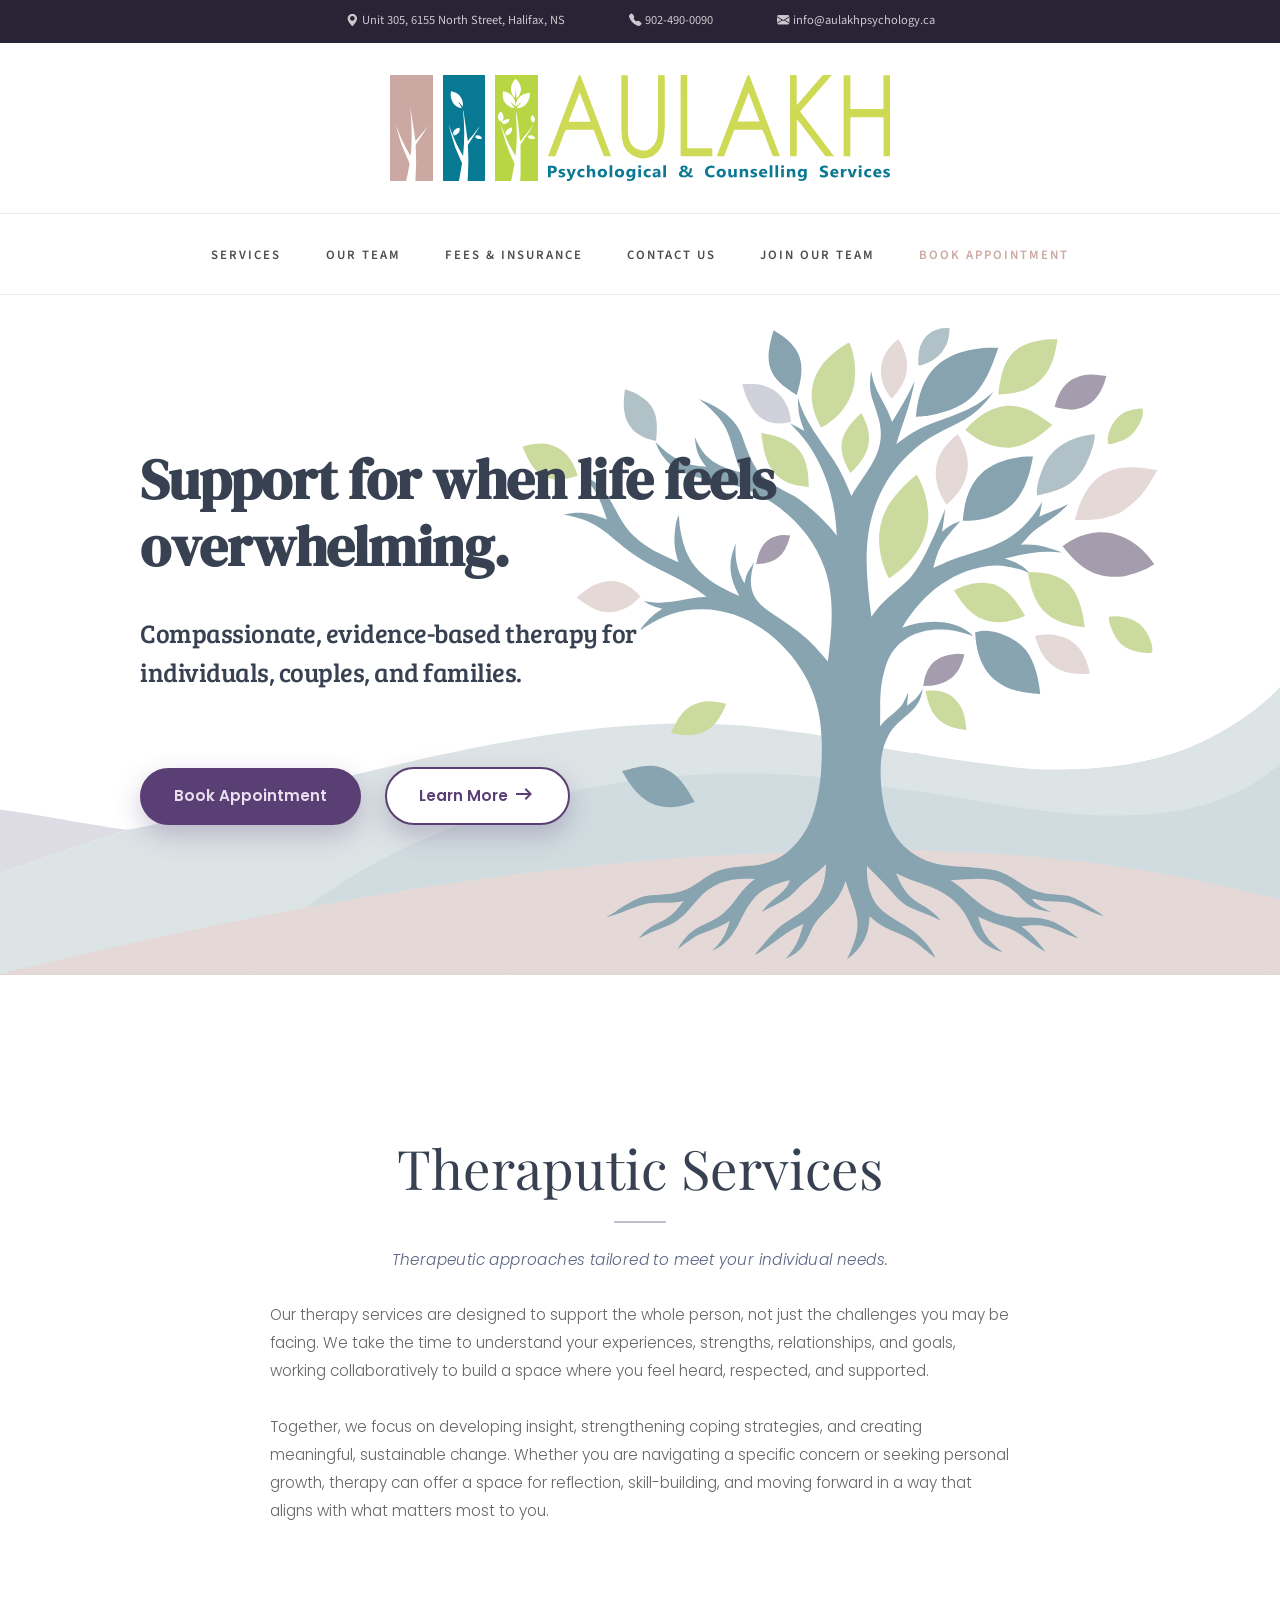
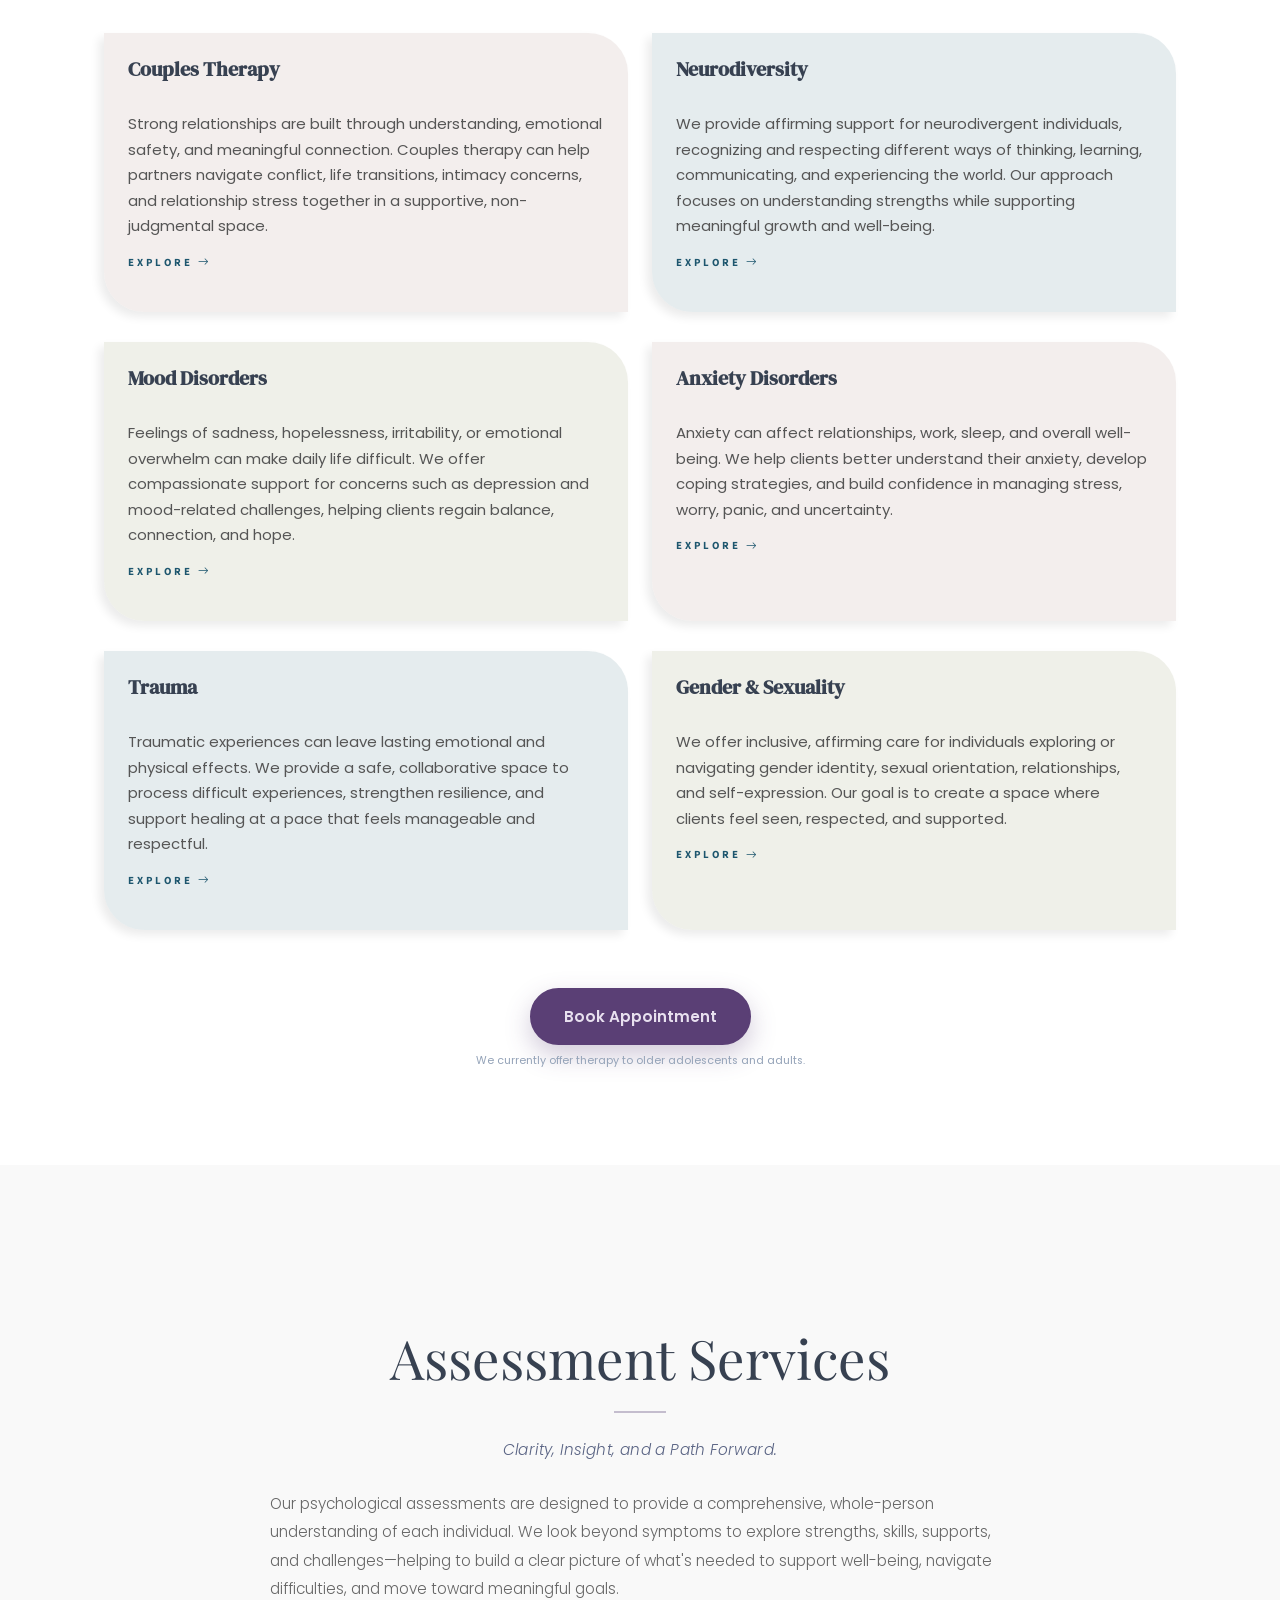
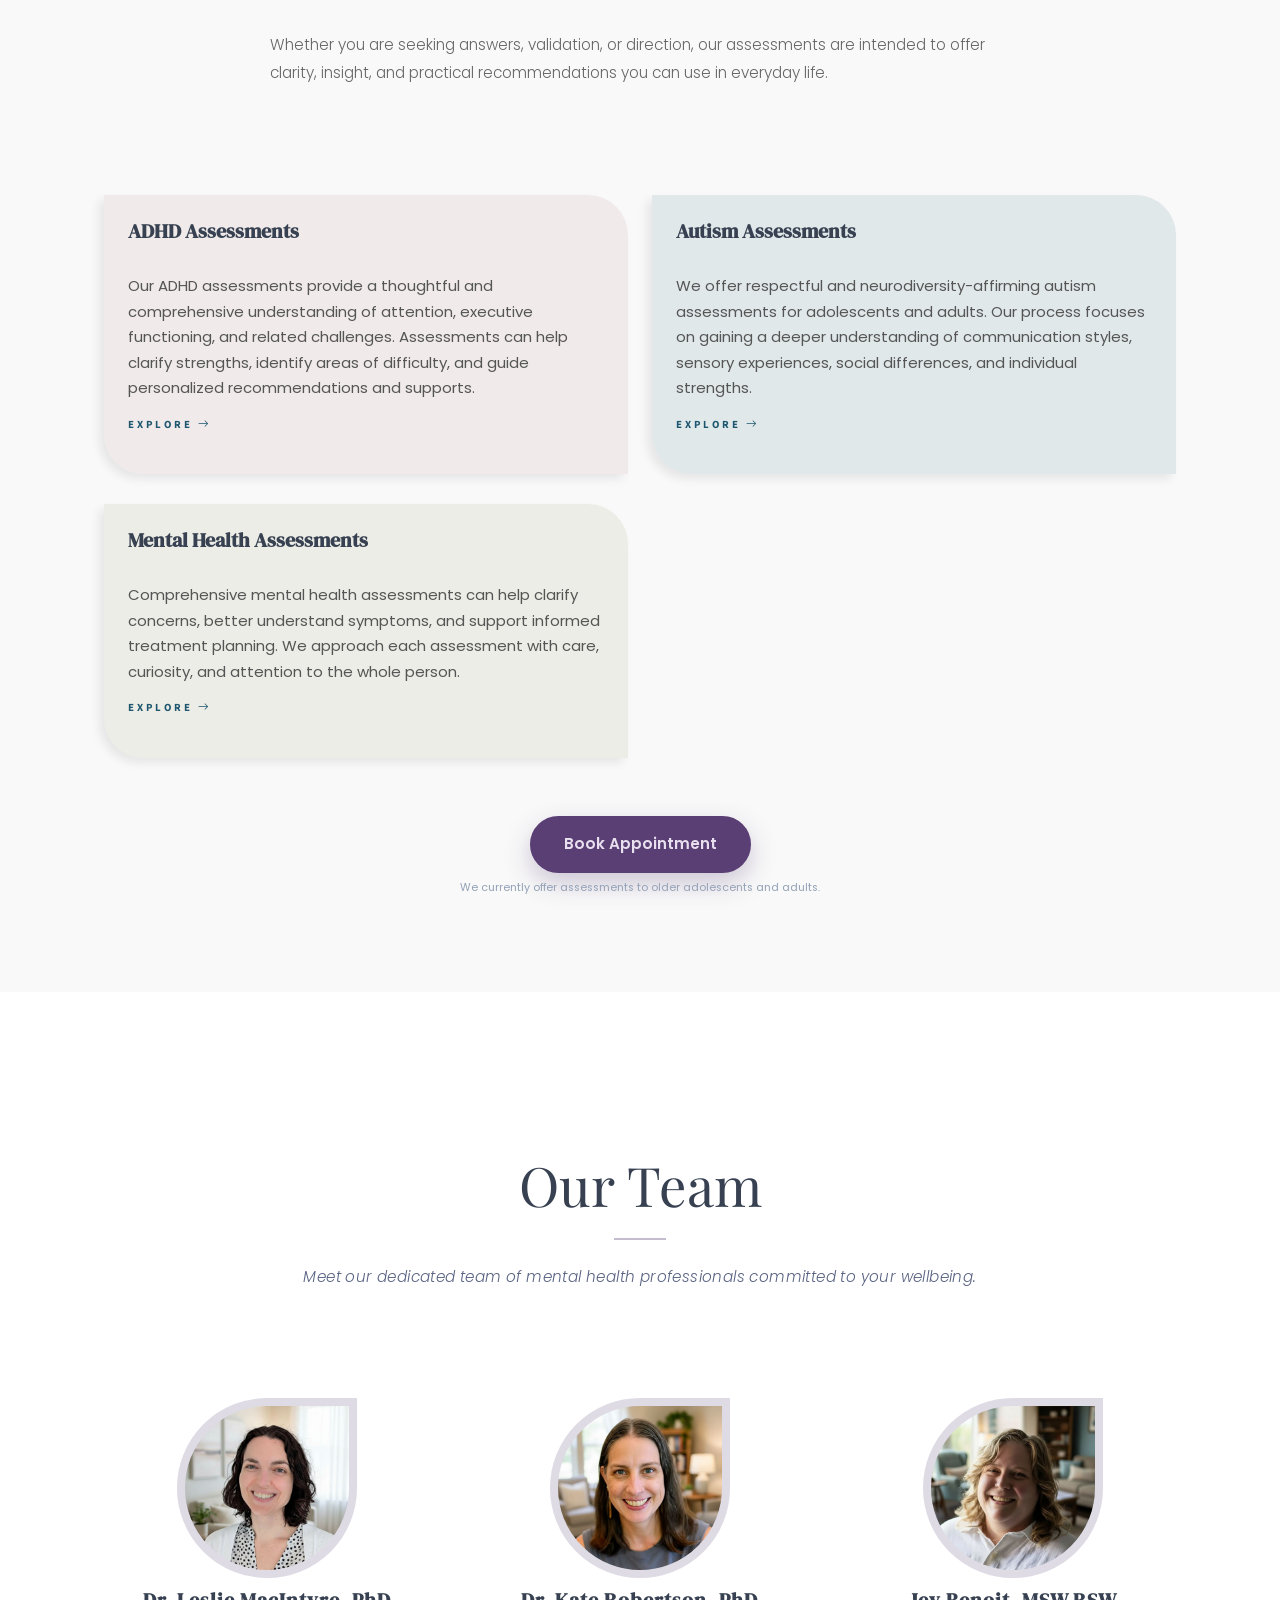
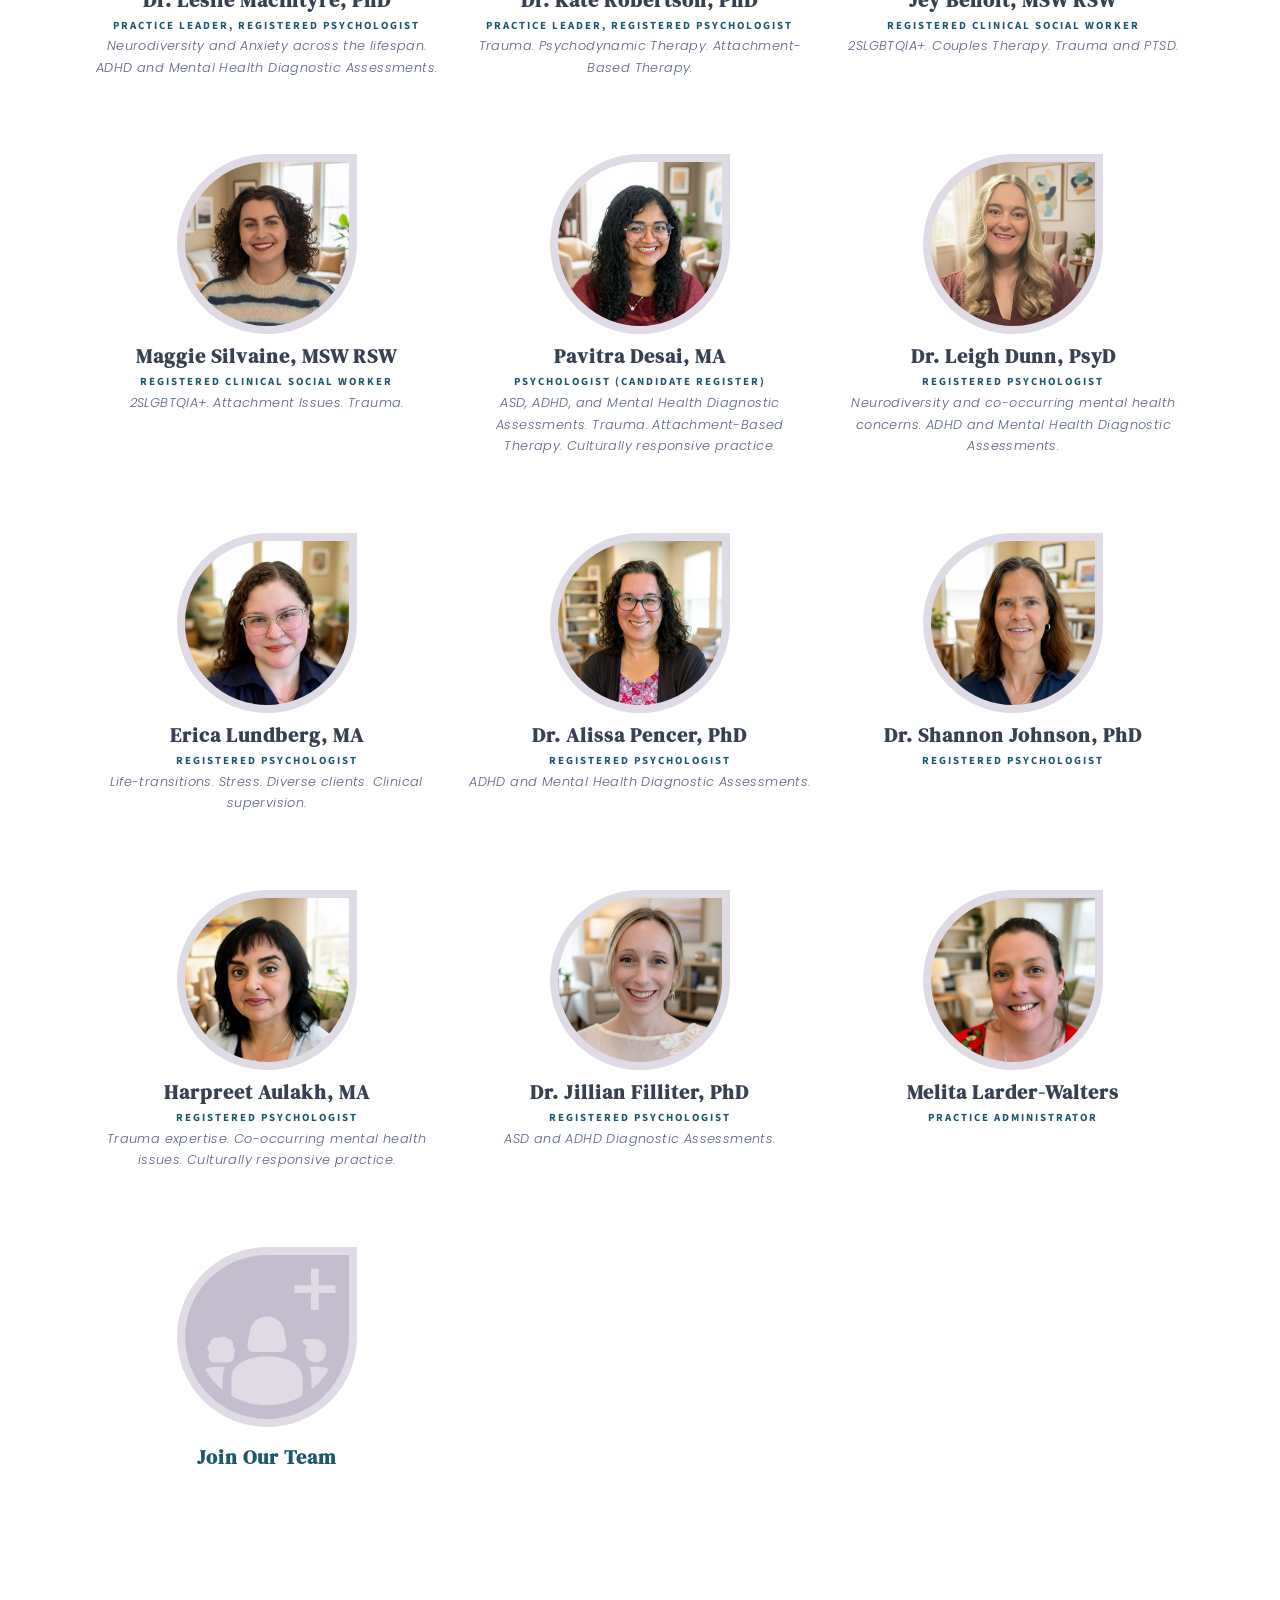
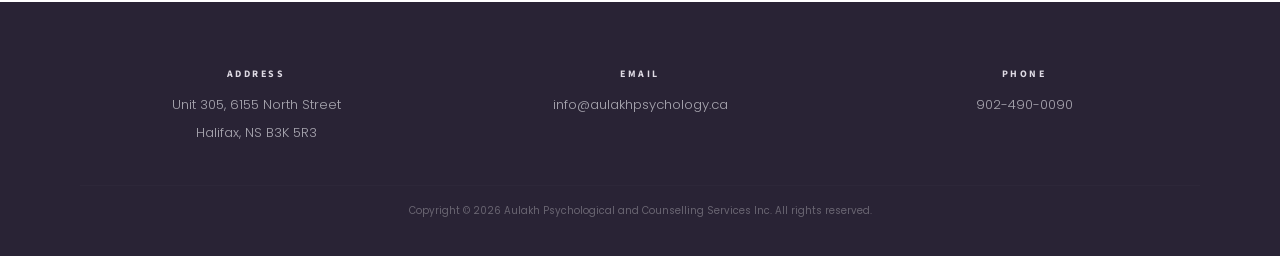
==== commit 03dbf7af: "website updates" ====
--- a/index.html
+++ b/index.html
@@ -27,1196 +27,1333 @@
         <!-- END PRELOADER -->
 
         <div class="content-blur"></div>
+
+        <!-- HEADER INFO BAR -->
+        <div class="text-center d-none d-xl-block header-bar">
+                <div class="header-banner">
+                    <div class="header-content">
+                        <a href="http://maps.google.com?q=6155%20North%20Street%20Halifax%20NS%20B3K%205R3" target="_blank"><i class="pe-md-1 bi bi-geo-alt-fill"></i></a><a href="http://maps.google.com?q=6155%20North%20Street%20Halifax%20NS%20B3K%205R3" target="_blank">Unit 305, 6155 North Street, Halifax, NS</a>
+                    </div>
+                    <div class="header-content">
+                        <a href="tel:+9024900090"><i class="pe-md-1 bi bi-telephone-fill"></i></a><a href="tel:+9024900090">902-490-0090</a>
+                    </div>
+                    <div class="header-content">
+                        <a href="mailto:info@aulakhpsychology.ca"><i class="pe-md-1 bi bi-envelope-fill"></i></a><a href="mailto:info@aulakhpsychology.ca">info@aulakhpsychology.ca</a>                  
+                    </div>
+                </div>
+        </div>
+        <!-- END HEADER INFO BAR -->
+
+        <!-- WEBSITE LOGO -->
+        <div class="logo-wrap">
+            <a href="index.html" class="logo-container">
+                <div class="img-container"> 
+                    <img src="images/aulakh_logo_1.svg" id="logo-1" alt="Aulakh Logo Small Tree" />
+                </div>
+                <div class="img-container">
+                    <img src="images/aulakh_logo_2.svg" id="logo-2" alt="Aulakh Logo Medium Tree" />
+                </div>
+                <div class="img-container">
+                    <img src="images/aulakh_logo_3.svg" id="logo-3" alt="Aulakh Logo Large Tree" />
+                </div>
+                <div class="img-container">
+                    <img src="images/aulakh_logo_4.svg" id="logo-4" alt="Aulakh Logo Text" />
+                </div>
+            </a>
+        </div>
+        <!-- END WEBSITE LOGO -->
+
+        <!-- NAVIGATION MENU -->
+        <nav class="sticky-top main-nav" role="navigation">
+            <div class="navbar-container">
+                <a href="index.html">
+                    <img src="images/aulakh_logo.svg" class="navbar-logo" alt="Aulakh Logo">
+                </a>
+                <button class="navbar-toggle">
+                    <span class="bar"></span>
+                    <span class="bar"></span>
+                    <span class="bar"></span>
+                </button>
+                <div class="navbar-inner">
+                    <ul class="navbar-menu">
+                        <li class="has-dropdown">
+                            <a class="scroll" href="index.html#theraputic-services">Services</a>
+                            <button  class="drop-toggle">
+                                <i class="bi bi-chevron-compact-down chevron"></i>
+                            </button>
+                            <ul class="dropdown">
+                                <li><a href="couples-therapy.html">Couples Therapy</a></li>
+                                <li><a href="neurodiversity.html">Neurodiversity</a></li>
+                                <li><a href="mood-disorders.html">Mood Disorders</a></li>
+                                <li><a href="anxiety-disorders.html">Anxiety Disorders</a></li>
+                                <li><a href="trauma.html">Trauma</a></li>
+                                <li><a href="gender-sexuality.html">Gender & Sexuality</a></li>
+                                <li><a href="index.html#assessment-services">Assessments</a></li>
+                            </ul>
+                        </li>
+                        <li><a class="scroll" href="index.html#team">Our Team</a></li>
+                        <li><a href="fees.html">Fees & Insurance</a></li>
+                        <li><a href="contact.html">Contact Us</a></li>
+                        <li><a href="join-team.html">Join Our Team</a></li>
+                        <li><a data-bs-toggle="modal" data-bs-target="#bookModal" class="appointment">Book Appointment</a></li>
+                    </ul>
+                </div>
+            </div>
+        </nav>
+        <!-- END NAVIGATION MENU -->
+
+        <!-- HERO SECTION -->
+        <div class="hero hero-main-overlay vertical-align">
+            <div class="section-wrap-main">
+                <h1>Support for when life feels overwhelming.</h1>
+                <h2>Compassionate, evidence-based therapy for individuals, couples, and families.</h2>
+                <a data-bs-toggle="modal" data-bs-target="#bookModal" class="btn-appt">Book Appointment</a>
+                <div class="modal fade" id="bookModal" tabindex="-1" aria-labelledby="bookModalLabel" aria-hidden="true">
+                    <div class="modal-dialog modal-dialog-centered modal-xl modal-fullscreen-lg-down">
+                        <div class="modal-content">
+                            <div class="modal-header">
+                                    <button type="button" class="btn-close" data-bs-dismiss="modal" aria-label="Close"></button>
+                            </div>
+                            <div class="modal-body">
+                                <div class="modal-cta">
+
+                                    <!-- Left: Contact info -->
+                                    <div>
+                                        <h2 class="cta-contact-h">Contact Info</h2>
+                                        <div style="margin-top:1.75rem">
+                                            <a href="mailto:info@aulakhpsychology.ca" class="contact-link">
+                                                <div class="c-icon">
+                                                    <svg viewBox="0 0 24 24" width="20" height="20" fill="none" stroke="currentColor" stroke-width="1.8"><rect x="3" y="5" width="18" height="14" rx="2"/><path d="M3 7l9 6 9-6"/></svg>
+                                                </div>
+                                                <div class="c-meta">
+                                                    <span class="c-lbl">Email</span>
+                                                    <span class="c-val">info@aulakhpsychology.ca</span>
+                                                </div>
+                                            </a>
+                                            <a href="tel:+9024900090" class="contact-link">
+                                                <div class="c-icon">
+                                                    <svg viewBox="0 0 24 24" width="20" height="20" fill="none" stroke="currentColor" stroke-width="1.8"><path d="M6.6 10.8c1.4 2.8 3.8 5.1 6.6 6.6l2.2-2.2c.3-.3.7-.4 1-.2 1.1.4 2.3.6 3.5.6.6 0 1 .4 1 1V20c0 .6-.4 1-1 1C10.4 21 3 13.6 3 4.4c0-.6.4-1 1-1h3.4c.6 0 1 .4 1 1 0 1.2.2 2.4.6 3.5.1.4 0 .8-.2 1z" stroke-linejoin="round"/></svg>
+                                                </div>
+                                                <div class="c-meta">
+                                                    <span class="c-lbl">Phone</span>
+                                                    <span class="c-val">902-490-0090</span>
+                                                </div>
+                                            </a>
+                                            <a href="fax:+9024900099" class="contact-link">
+                                                <div class="c-icon">
+                                                    <svg viewBox="0 0 24 24" width="20" height="20" fill="none" stroke="currentColor" stroke-width="1.8"><path d="M19 8h-1V3H6v5H5c-1.66 0-3 1.34-3 3v5h4v5h12v-5h4v-5c0-1.66-1.34-3-3-3zM8 5h8v3H8V5zm8 14H8v-5h8v5zm3-5h-1v-2H6v2H5v-3c0-0.55 0.45-1 1-1h12c0.55 0 1 .45 1 1v3zM18 12.5c-.55 0-1-.45-1-1s.45-1 1-1 1 .45 1 1-.45 1-1 1z" stroke-linejoin="round"/></svg>
+                                                </div>
+                                                <div class="c-meta">
+                                                    <span class="c-lbl">Fax</span>
+                                                    <span class="c-val">902-490-0099</span>
+                                                </div>
+                                            </a>
+                                            <a href="http://maps.google.com?q=6155+North+Street+Halifax+NS" target="_blank" class="contact-link">
+                                                <div class="c-icon">
+                                                    <svg viewBox="0 0 24 24" width="20" height="20" fill="none" stroke="currentColor" stroke-width="1.8"><path d="M12 2C8.13 2 5 5.13 5 9c0 5.25 7 13 7 13s7-7.75 7-13c0-3.87-3.13-7-7-7zm0 9.5c-1.38 0-2.5-1.12-2.5-2.5s1.12-2.5 2.5-2.5 2.5 1.12 2.5 2.5-1.12 2.5-2.5 2.5z" stroke-linejoin="round"/></svg>
+                                                </div>
+                                                <div class="c-meta">
+                                                    <span class="c-lbl">Address</span>
+                                                    <span class="c-val">Unit 305, 6155 North Street</span>
+                                                    <span class="c-val">Halifax, NS B3K 5R3</span>
+                                                </div>
+                                            </a>
+                                        </div>
+                                    </div>
+
+                                <!-- Right: Form -->
+                                <!--
+                                    FORM SETUP NOTE:
+                                    This form submits via FormSubmit.co, the same free, no-backend service used
+                                    on the ADHD Assessments page. To activate it:
+                                    1. Replace REPLACE_WITH_INTAKE_EMAIL@aulakhpsychology.ca below with the real intake email.
+                                    2. FormSubmit will send that inbox one confirmation email the first time the
+                                    form is submitted — click the activation link in it to start receiving
+                                    submissions. (If you've already activated this address for the ADHD page,
+                                    it's already active here too.)
+                                -->
+                                    <div>
+                                        <h2 class="cta-contact-h">Book Your Appointment</h2>
+                                        <div class="toggle-container fgroup">
+                                            <span id="newClient" class="toggle-label-text">New Client</span>
+                                            <label class="switch">
+                                                <input type="checkbox" id="formToggler">
+                                                <span class="slider round"></span>
+                                            </label>
+                                            <span id="existingClient" class="toggle-label-text disabled">Existing Client</span>
+                                        </div>
+
+                                        <form id="formA" class="toggle-form" action="https://formsubmit.co/REPLACE_WITH_INTAKE_EMAIL@aulakhpsychology.ca" method="POST">
+                                            <input type="hidden" name="_subject" value="New Client Appointment Request">
+                                            <input type="hidden" name="_template" value="table">
+                                            <input type="hidden" name="_next" value="index.html#book-modal">
+                                            <input type="text" name="_honey" style="display:none" tabindex="-1" autocomplete="off">
+
+                                            <div class="fgroup">
+                                                <label class="flabel" for="new-contact-name">Full Name</label>
+                                                <input class="finput" type="text" id="new-contact-name" name="Name" placeholder="First Last" autocomplete="name" required>
+                                            </div>
+                                            <div class="frow fgroup">
+                                                <div>
+                                                    <label class="flabel" for="new-contact-phone">Phone</label>
+                                                    <input class="finput phone-format" type="tel" id="new-contact-phone" name="Phone" placeholder="(555) 555-5555" maxlength="13" autocomplete="tel" required>
+                                                </div>
+                                                <div>
+                                                    <label class="flabel" for="new-contact-email">Email</label>
+                                                    <input class="finput" type="email" id="new-contact-email" name="Email" placeholder="name@example.com" autocomplete="email" required>
+                                                </div>
+                                            </div>
+                                            <div class="fgroup">
+                                                <label class="flabel" for="new-contact-info">How Can We Help?</label>
+                                                <textarea class="finput" id="new-contact-info" name="Additional Information" placeholder="Briefly describe what you're looking for..." required></textarea>
+                                            </div>
+                                            <p class="fineprint">
+                                                By submitting this form, you consent to receive communications from Aulakh
+                                                Psychological & Counselling Services, Inc. If you provide an email address, you'll
+                                                receive an automated confirmation. See our <a href="privacy-policy.html" target="_blank">Privacy Policy</a> for details
+                                                on how we protect your information.
+                                            </p>
+                                            <button class="submit-btn" type="submit">Request Appointment</button>
+                                        </form>
+
+                                        <form id="formB" class="toggle-form hidden" action="https://formsubmit.co/REPLACE_WITH_INTAKE_EMAIL@aulakhpsychology.ca" method="POST">
+                                            <input type="hidden" name="_subject" value="Existing Client Appointment Request">
+                                            <input type="hidden" name="_template" value="table">
+                                            <input type="hidden" name="_next" value="index.html#book-modal">
+                                            <input type="text" name="_honey" style="display:none" tabindex="-1" autocomplete="off">
+
+                                            <div class="fgroup">
+                                                <label class="flabel" for="existing-contact-name">Full Name</label>
+                                                <input class="finput" type="text" id="existing-contact-name" name="Name" placeholder="First Last" autocomplete="name" required>
+                                            </div>
+                                            <div class="frow fgroup">
+                                                <div>
+                                                    <label class="flabel" for="existing-contact-phone">Phone</label>
+                                                    <input class="finput phone-format" type="tel" id="existing-contact-phone" name="Phone" placeholder="(555) 555-5555" maxlength="13" autocomplete="tel" required>
+                                                </div>
+                                                <div>
+                                                    <label class="flabel" for="existing-contact-email">Email</label>
+                                                    <input class="finput" type="email" id="existing-contact-email" name="Email" placeholder="name@example.com" autocomplete="email" required>
+                                                </div>
+                                            </div>
+                                            <div class="fgroup">
+                                                <label class="flabel" for="clinician-select">Select your Clinician</label>
+                                                <select class="finput custom-select" id="clinician-select" name="Clinician" required>
+                                                    <option value="" disabled selected hidden>--Please choose an option--</option>
+                                                    <option value="Alissa Pencer">Dr. Alissa Pencer</option>
+                                                    <option value="Erica Lundberg">Erica Lundberg</option>
+                                                    <option value="Harpreet Aulakh">Harpreet Aulakh</option>
+                                                    <option value="Jey Benoit">Jey Benoit</option>
+                                                    <option value="Jillian Filliter">Dr. Jillian Filliter</option>
+                                                    <option value="Kate Robertson">Dr. Kate Robertson</option>
+                                                    <option value="Leigh Dunn">Dr. Leigh Dunn</option>
+                                                    <option value="Leslie MacIntyre">Dr. Leslie MacIntyre</option>
+                                                    <option value="Maggie Silvaine">Maggie Silvaine</option>
+                                                    <option value="Pavitra Desai">Pavitra Desai</option>
+                                                    <option value="Shannon Johnson">Dr. Shannon Johnson</option>
+                                                </select>
+                                            </div>
+                                            <div class="fgroup">
+                                                <label class="flabel" for="exiting-contact-info">When would you like an appointment?</label>
+                                                <textarea class="finput" id="existing-contact-info" name="Additional Information" placeholder="Please list the date or range for when you would like an appointment. Leave this field blank for the earliest available appointment with your clinician."></textarea>
+                                            </div>
+                                            <p class="fineprint">
+                                                By submitting this form, you consent to receive communications from Aulakh
+                                                Psychological & Counselling Services, Inc. If you provide an email address, you'll
+                                                receive an automated confirmation. See our <a href="privacy-policy.html" target="_blank">Privacy Policy</a> for details
+                                                on how we protect your information.
+                                            </p>
+                                            <button class="submit-btn" type="submit">Request Appointment</button>
+                                        </form>
+                                    </div>
+
+                                </div>
+                            </div>
+                        </div>
+                    </div>
+                </div>
+                <a data-bs-toggle="modal" data-bs-target="#learnModal" class="btn-alt">
+                    <span>Learn More</span>
+                    <span class="material-symbols-outlined size-24">arrow_right_alt</span>
+                </a>
+                <div class="modal fade" id="learnModal" tabindex="-1" aria-labelledby="learnModalLabel" aria-hidden="true">
+                    <div class="modal-dialog modal-dialog-centered modal-xl modal-fullscreen-lg-down">
+                        <div class="modal-content">
+                            <div class="modal-body modal-card">
+                                <div class="row" style="max-height: 75px;">
+                                    <div class="section-head col-10 offset-1 text-center">
+                                        <h2 id="learnModalLabel">Who We Are</h2>
+                                    </div>
+                                    <div class="col-1 text-end" style="max-height: 50px;">
+                                        <button type="button" class="btn-close" data-bs-dismiss="modal" aria-label="Close"></button>
+                                    </div>
+                                </div>
+                                <div class="row align-items-center">
+                                    <div class="col-xl-8 ibox">
+                                        <p>
+                                            We are a team of experienced Registered Psychologists and Registered Clinical Social Workers who 
+                                            provide compassionate, collaborative, and personalized care, grounded in current best practices.
+                                        </p>
+                                        <p>
+                                            Our clinicians work with clients across a wide range of ages and developmental stages, including 
+                                            children, adolescents, young adults, adults, parents, and couples. We also have specialized experience 
+                                            supporting individuals who work in, or have previously worked in, high-risk environments such as veterans, 
+                                            first responders, and corrections officers.
+                                        </p>
+                                        <p>
+                                            Our team has extensive experience addressing a broad range of mental health concerns and life stressors, 
+                                            including anxiety, obsessive-compulsive disorder (OCD), stress, depression, adjustment to major life changes, 
+                                            trauma, grief and loss, relationship challenges, workplace stress and burnout, as well as chronic disabilities 
+                                            and illnesses.
+                                        </p>
+                                        <p>
+                                            We are known for our warm, empathic, and collaborative approach. Using evidence-based treatments, we work alongside 
+                                            our clients to better understand their difficulties, develop effective coping strategies, manage identified challenges, 
+                                            and strengthen their unique personal resources and abilities.
+                                        </p>
+                                        <p>
+                                            It is both our privilege and pleasure to support our clients as they move forward in meaningful and positive ways in their lives.
+                                        </p>
+                                    </div>
+                                    <div class="col-xl-4 p-0 modal-container">
+                                        <img class="infographic" src="images/process-infographic.svg">
+                                    </div>
+                                </div>
+                            </div>
+                        </div>
+                    </div>
+                </div>
+            </div>
+        </div>
+
+        <!-- THERAPUTIC SERVICES -->
+        <div class="section bg-white">
+            <div class="contianer">
+                <div class="intro"  id="theraputic-services">
+                    <h1>Theraputic Services</h1>
+                    <div class="intro-rule"></div>
+                    <p class="intro-lead">Therapeutic approaches tailored to meet your individual needs.</p>
+                    <p class="intro-body text-start">
+                        Our therapy services are designed to support the whole person, not just the challenges you may be facing. We take the time to 
+                        understand your experiences, strengths, relationships, and goals, working collaboratively to build a space where you feel heard, 
+                        respected, and supported.
+                    </p>
+                    <p class="intro-lead"></p>
+                    <p class="intro-body text-start">
+                        Together, we focus on developing insight, strengthening coping strategies, and creating meaningful, sustainable change. Whether 
+                        you are navigating a specific concern or seeking personal growth, therapy can offer a space for reflection, skill-building, and 
+                        moving forward in a way that aligns with what matters most to you.
+                    </p>
+                    <p class="intro-lead"></p>
+                </div>
+                <div class="row container">
+                    <div class="col-xxl-4 col-lg-6">
+                        <div class="services h-100 w-100">
+                            <div class="card card-pink h-100 w-100">
+                                <a href="couples-therapy.html">
+                                    <h3>Couples Therapy</h3>
+                                    <p class="description">
+                                        Strong relationships are built through understanding, emotional safety, and meaningful connection. 
+                                        Couples therapy can help partners navigate conflict, life transitions, intimacy concerns, and 
+                                        relationship stress together in a supportive, non-judgmental space.
+                                    </p> 
+                                </a>
+                                <p class="intro-eyebrow">Explore <i class="pe-md-1 bi bi-arrow-right"></i></p>
+                            </div>
+                        </div>
+                    </div>
+                    <div class="col-xxl-4 col-lg-6">
+                        <div class="services h-100 w-100">
+                            <div class="card card-blue h-100 w-100">
+                                <a href="neurodiversity.html">
+                                    <h3>Neurodiversity</h3>
+                                    <p class="description">
+                                        We provide affirming support for neurodivergent individuals, recognizing and respecting different ways of thinking, 
+                                        learning, communicating, and experiencing the world. Our approach focuses on understanding strengths while supporting 
+                                        meaningful growth and well-being.
+                                    </p>
+                                </a>
+                                <p class="intro-eyebrow">Explore <i class="pe-md-1 bi bi-arrow-right"></i></p>
+                            </div>
+                        </div>
+                    </div>
+                    <div class="col-xxl-4 col-lg-6">
+                        <div class="services h-100 w-100">
+                            <div class="card card-green h-100 w-100">
+                                <a href="mood-disorders.html">
+                                    <h3>Mood Disorders</h3>
+                                    <p class="description">
+                                        Feelings of sadness, hopelessness, irritability, or emotional overwhelm can make daily life difficult. We offer 
+                                        compassionate support for concerns such as depression and mood-related challenges, helping clients regain balance, 
+                                        connection, and hope.
+                                    </p>
+                                </a>
+                                <p class="intro-eyebrow">Explore <i class="pe-md-1 bi bi-arrow-right"></i></p>
+                            </div>
+                        </div>
+                    </div>
+                    <div class="col-xxl-4 col-lg-6">
+                        <div class="services h-100 w-100">
+                            <div class="card card-pink h-100 w-100">
+                                <a href="anxiety-disorders.html">
+                                    <h3>Anxiety Disorders</h3>
+                                    <p class="description">
+                                        Anxiety can affect relationships, work, sleep, and overall well-being. We help clients better understand their 
+                                        anxiety, develop coping strategies, and build confidence in managing stress, worry, panic, and uncertainty.
+                                    </p>
+                                </a>
+                                <p class="intro-eyebrow">Explore <i class="pe-md-1 bi bi-arrow-right"></i></p>
+                            </div>
+                        </div>
+                    </div>
+                    <div class="col-xxl-4 col-lg-6">
+                        <div class="services h-100 w-100">
+                            <div class="card card-blue h-100 w-100">
+                                <a href="trauma.html">
+                                    <h3>Trauma</h3>
+                                    <p class="description">
+                                        Traumatic experiences can leave lasting emotional and physical effects. We provide a safe, collaborative space to 
+                                        process difficult experiences, strengthen resilience, and support healing at a pace that feels manageable and respectful.
+                                    </p>
+                                </a>
+                                <p class="intro-eyebrow">Explore <i class="pe-md-1 bi bi-arrow-right"></i></p>
+                            </div>
+                        </div>
+                    </div>
+                    <div class="col-xxl-4 col-lg-6">
+                        <div class="services h-100 w-100">
+                            <div class="card card-green h-100 w-100">
+                                <a href="gender-sexuality.html">
+                                    <h3>Gender & Sexuality</h3>
+                                    <p class="description">
+                                        We offer inclusive, affirming care for individuals exploring or navigating gender identity, sexual orientation, relationships, 
+                                        and self-expression. Our goal is to create a space where clients feel seen, respected, and supported.
+                                    </p>
+                                </a>
+                                <p class="intro-eyebrow">Explore <i class="pe-md-1 bi bi-arrow-right"></i></p>
+                            </div>
+                        </div>
+                    </div>
+                </div>
+                <div class="text-center">
+                    <a data-bs-toggle="modal" data-bs-target="#bookModal" class="btn-appt">Book Appointment</a>
+                    <p class="fineprint">We currently offer therapy to older adolescents and adults.</p>
+                </div>
+            </div>
+        </div>
+
+        <!-- ASSESSMENT SERVICES -->
+        <div class="section bg-grey">
+            <div class="contianer">
+                <div class="intro" id="assessment-services">
+                    <h1>Assessment Services</h1>
+                    <div class="intro-rule"></div>
+                    <p class="intro-lead">Clarity, Insight, and a Path Forward.</p>
+                    <p class="intro-body text-start">
+                        Our psychological assessments are designed to provide a comprehensive, whole-person understanding of
+                        each individual. We look beyond symptoms to explore strengths, skills, supports, and
+                        challenges—helping to build a clear picture of what's needed to support well-being, navigate difficulties,
+                        and move toward meaningful goals.
+                    </p>
+                    <p class="intro-lead"></p>
+                    <p class="intro-body text-start">
+                        Whether you are seeking answers, validation, or direction, our assessments are intended to offer clarity,
+                        insight, and practical recommendations you can use in everyday life.
+                    </p>
+                    <p class="intro-lead"></p>
+                </div>
+                <div class="row container">
+                    <div class="col-xxl-4 col-lg-6">
+                        <div class="services h-100 w-100">
+                            <div class="card card-pink h-100 w-100">
+                                <a href="adhd-assessments.html">
+                                    <h3>ADHD Assessments</h3>
+                                    <p class="description">
+                                        Our ADHD assessments provide a thoughtful and comprehensive understanding of attention, executive functioning, and 
+                                        related challenges. Assessments can help clarify strengths, identify areas of difficulty, and guide personalized 
+                                        recommendations and supports.
+                                    </p>
+                                </a>
+                                <p class="intro-eyebrow">Explore <i class="pe-md-1 bi bi-arrow-right"></i></p>
+                            </div>
+                        </div>
+                    </div>
+                    <div class="col-xxl-4 col-lg-6">
+                        <div class="services h-100 w-100">
+                            <div class="card card-blue h-100 w-100">
+                                <a href="asd-assessments.html">
+                                    <h3>Autism Assessments</h3>
+                                    <p class="description">
+                                        We offer respectful and neurodiversity-affirming autism assessments for adolescents and adults. Our process focuses on 
+                                        gaining a deeper understanding of communication styles, sensory experiences, social differences, and individual strengths.
+                                    </p>
+                                </a>
+                                <p class="intro-eyebrow">Explore <i class="pe-md-1 bi bi-arrow-right"></i></p>
+                            </div>
+                        </div>
+                    </div>
+                    <div class="col-xxl-4 col-lg-6">
+                        <div class="services h-100 w-100">
+                            <div class="card card-green h-100 w-100">
+                                <a href="mental-health-assessments.html">
+                                    <h3>Mental Health Assessments</h3>
+                                    <p class="description">
+                                        Comprehensive mental health assessments can help clarify concerns, better understand symptoms, and support informed treatment 
+                                        planning. We approach each assessment with care, curiosity, and attention to the whole person.
+                                    </p>
+                                </a>
+                                <p class="intro-eyebrow">Explore <i class="pe-md-1 bi bi-arrow-right"></i></p>
+                            </div>
+                        </div>
+                    </div>
+                </div>
+                <div class="text-center">
+                    <a data-bs-toggle="modal" data-bs-target="#bookModal" class="btn-appt">Book Appointment</a>
+                    <p class="fineprint">We currently offer assessments to older adolescents and adults.</p>
+                </div>
+            </div>
+        </div>
         
-        <div class="page-wrapper">
-            <header>
-
-                <!-- HEADER INFO BAR -->
-                <div class="container-xl text-center d-none d-md-block header-bar">
-                    <div class="row">
-                        <div class="col-12 header-banner">
-                            <div class="header-content">
-                                <a href="http://maps.google.com?q=6155%20North%20Street%20Halifax%20NS%20B3K%205R3" target="_blank"><i class="pe-md-1 bi bi-geo-alt-fill"></i></a><a href="http://maps.google.com?q=6155%20North%20Street%20Halifax%20NS%20B3K%205R3" target="_blank">Unit 305, 6155 North Street, Halifax, NS</a>
-                            </div>
-                            <div class="header-content">
-                                <a href="tel:+9024900090"><i class="pe-md-1 bi bi-telephone-fill"></i></a><a href="tel:+9024900090">902-490-0090</a>
-                            </div>
-                            <div class="header-content">
-                                <a href="mailto:info@aulakhpsychology.ca"><i class="pe-md-1 bi bi-envelope-fill"></i></a><a href="mailto:info@aulakhpsychology.ca">info@aulakhpsychology.ca</a>                  
-                            </div>
-                        </div>
-                    </div>
-                </div>
-                <!-- END HEADER INFO BAR -->
-
-                <!-- WEBSITE LOGO -->
-                <div class="container-xl logo-wrap">
-                    <div class="logo-container">
-                        <div class="img-container"> 
-                            <img src="images/aulakh_logo_1.svg" class="animate__animated animate__slower animate__fadeIn" id="logo-1" alt="Aulakh Logo Small Tree" />
-                        </div>
-                        <div class="img-container">
-                            <img src="images/aulakh_logo_2.svg" class="animate__animated animate__slower animate__fadeIn" id="logo-2" alt="Aulakh Logo Medium Tree" />
-                        </div>
-                        <div class="img-container">
-                            <img src="images/aulakh_logo_3.svg" class="animate__animated animate__slower animate__fadeIn" id="logo-3" alt="Aulakh Logo Large Tree" />
-                        </div>
-                        <div class="img-container">
-                            <img src="images/aulakh_logo_4.svg" class="animate__animated animate__slower animate__fadeIn" id="logo-4" alt="Aulakh Logo Text" />
-                        </div>
-                    </div>
-                </div>
-                <!-- END WEBSITE LOGO -->
-            </header>
-            <!-- NAVIGATION MENU -->
-            <nav class="navbar1 container-wrap" role="navigation">
-                <div class="container-xl text-center navbar-container">
-                    <button class="navbar-toggle">
-                        <span class="bar"></span>
-                        <span class="bar"></span>
-                        <span class="bar"></span>
-                    </button>
-                    <div class="row">
-                        <div class="col-12">
-                            <ul class="navbar-menu">
-                                <li class="active"><a href="index.html">Home</a></li>
-                                <li class="has-dropdown">
-                                    <a class="scroll" href="#theraputic-services">Services</a>
-                                    <button  class="drop-toggle">
-                                        <i class="bi bi-chevron-compact-down chevron"></i>
-                                    </button>
-                                    <ul class="dropdown">
-                                        <li><a href="couples-therapy.html">Couples Therapy</a></li>
-                                        <li><a href="neurodiversity.html">Neurodiversity</a></li>
-                                        <li><a href="mood-disorders.html">Mood Disorders</a></li>
-                                        <li><a href="anxiety-disorders.html">Anxiety Disorders</a></li>
-                                        <li><a href="trauma.html">Trauma</a></li>
-                                        <li><a href="gender-sexuality.html">Gender & Sexuality</a></li>
-                                        <li><a href="#assessment-services">Assessments</a></li>
-                                    </ul>
-                                </li>
-                                <li><a class="scroll" href="#team">Our Team</a></li>
-                                <li><a href="forms-fees.html">Forms & Fees</a></li>
-                                <li><a href="contact.html">Contact Us</a></li>
-                                <li><a href="resources.html">Resources</a></li>
-                                <li><a href="join-team.html">Join Our Team</a></li>
-                                <li><a href="appointment-request.html" class="appointment">Book Appointment</a></li>
-                            </ul>
-                        </div>
-                    </div>
-                </div>
-            </nav>
-            <!-- END NAVIGATION MENU -->
-            <main class="container-wrap">
-                <div class="hero container-xl section-wrap-main">
-                    <div class="row">
-                        <div class="col-8">
-                            <h1>Support for when life feels overwhelming.</h1>
-                            <h2>Compassionate, evidence-based therapy for individuals, couples, and families.</h2>
-                            <button class="btn-primary">
-                                <span>Book Appointment</span>
-                            </button>
-                            <button data-bs-toggle="modal" data-bs-target="#heroModal" class="btn-secondary">
-                                <span>Learn More</span>
-                                <span class="material-symbols-outlined size-24">arrow_right_alt</span>
-                            </button>
-                            <div class="modal fade" id="heroModal" tabindex="-1" aria-labelledby="heroModalLabel" aria-hidden="true">
-                                <div class="modal-dialog modal-dialog-centered modal-xl modal-fullscreen-lg-down">
-                                    <div class="modal-content">
-                                        <div class="modal-body">
-                                            <div class="row">
-                                                <div class="col-10 offset-1 text-center">
-                                                    <h2 id="heroModalLabel">Who We Are</h2>
-                                                </div>
-                                                <div class="col-1 text-end">
-                                                    <button type="button" class="btn-close" data-bs-dismiss="modal" aria-label="Close"></button>
-                                                </div>
-                                            </div>
-                                            <div class="row align-items-center">
-                                                <div class="col-xl-8 modal-container">
-                                                    <p>
-                                                        We are a team of experienced Registered Psychologists and Registered Clinical Social Workers who 
-                                                        provide compassionate, collaborative, and personalized care, grounded in current best practices.
-                                                    </p>
-                                                    <p>
-                                                        Our clinicians work with clients across a wide range of ages and developmental stages, including 
-                                                        children, adolescents, young adults, adults, parents, and couples. We also have specialized experience 
-                                                        supporting individuals who work in, or have previously worked in, high-risk environments such as veterans, 
-                                                        first responders, and corrections officers.
-                                                    </p>
-                                                    <p>
-                                                        Our team has extensive experience addressing a broad range of mental health concerns and life stressors, 
-                                                        including anxiety, obsessive-compulsive disorder (OCD), stress, depression, adjustment to major life changes, 
-                                                        trauma, grief and loss, relationship challenges, workplace stress and burnout, as well as chronic disabilities 
-                                                        and illnesses.
-                                                    </p>
-                                                    <p>
-                                                        We are known for our warm, empathic, and collaborative approach. Using evidence-based treatments, we work alongside 
-                                                        our clients to better understand their difficulties, develop effective coping strategies, manage identified challenges, 
-                                                        and strengthen their unique personal resources and abilities.
-                                                    </p>
-                                                    <p>
-                                                        It is both our privilege and pleasure to support our clients as they move forward in meaningful and positive ways in their lives.
-                                                    </p>
-                                                </div>
-                                                <div class="col-xl-4 modal-container">
-                                                    <img src="images/process-infographic.svg" width="100%">
-                                                </div>
-                                            </div>
-                                        </div>
-                                    </div>
-                                </div>
-                            </div>
-                        </div>
-                    </div>
-                </div>
-                <!-- THERAPUTIC SERVICES -->
-                <div class="container-xl section-wrap-main bg-grey" id="theraputic-services">
-                    <div class="row">
-                        <div class="col-12 text-center heading">
-                            <h1>Theraputic Services</h1>
-                            <span class="subheading"> Therapeutic approaches tailored to meet your individual needs.</span>
-                        </div>
-                    </div>
-                    <div class="col-xl-8 offset-xl-2">
-                        <p>
-                            Our therapy services are designed to support the whole person, not just the challenges you may be facing. We take the time to 
-                            understand your experiences, strengths, relationships, and goals, working collaboratively to build a space where you feel heard, 
-                            respected, and supported.
-                        </p>
-                        <p>
-                            Together, we focus on developing insight, strengthening coping strategies, and creating meaningful, sustainable change. Whether 
-                            you are navigating a specific concern or seeking personal growth, therapy can offer a space for reflection, skill-building, and 
-                            moving forward in a way that aligns with what matters most to you.
-                        </p>
-                        <br>
-                        <p class="text-center" style="font-weight: 500; margin-bottom: 30px;"><i>We currently offer therapy to older adolescents and adults.</i></p>
-                        <br>
-                    </div>
-                    <div class="row">
-                        <div class="col-xxl-4 col-lg-6">
-                            <div class="services h-100 w-100">
-                                <div class="card card-pink h-100 w-100">
-                                    <a href="couples-therapy.html">
-                                        <h3>Couples Therapy</h3>
-                                        <p class="description">
-                                            Strong relationships are built through understanding, emotional safety, and meaningful connection. 
-                                            Couples therapy can help partners navigate conflict, life transitions, intimacy concerns, and 
-                                            relationship stress together in a supportive, non-judgmental space.
-                                        </p> 
-                                    </a>
-                                    <p class="text-link">Explore <i class="pe-md-1 bi bi-arrow-right"></i></p>
-                                </div>
-                            </div>
-                        </div>
-                        <div class="col-xxl-4 col-lg-6">
-                            <div class="services h-100 w-100">
-                                <div class="card card-blue h-100 w-100">
-                                    <a href="neurodiversity.html">
-                                        <h3>Neurodiversity</h3>
-                                        <p class="description">
-                                            We provide affirming support for neurodivergent individuals, recognizing and respecting different ways of thinking, 
-                                            learning, communicating, and experiencing the world. Our approach focuses on understanding strengths while supporting 
-                                            meaningful growth and well-being.
-                                        </p>
-                                    </a>
-                                    <p class="text-link">Explore <i class="pe-md-1 bi bi-arrow-right"></i></p>
-                                </div>
-                            </div>
-                        </div>
-                        <div class="col-xxl-4 col-lg-6">
-                            <div class="services h-100 w-100">
-                                <div class="card card-green h-100 w-100">
-                                    <a href="mood-disorders.html">
-                                        <h3>Mood Disorders</h3>
-                                        <p class="description">
-                                            Feelings of sadness, hopelessness, irritability, or emotional overwhelm can make daily life difficult. We offer 
-                                            compassionate support for concerns such as depression and mood-related challenges, helping clients regain balance, 
-                                            connection, and hope.
-                                        </p>
-                                    </a>
-                                    <p class="text-link">Explore <i class="pe-md-1 bi bi-arrow-right"></i></p>
-                                </div>
-                            </div>
-                        </div>
-                        <div class="col-xxl-4 col-lg-6">
-                            <div class="services h-100 w-100">
-                                <div class="card card-pink h-100 w-100">
-                                    <a href="anxiety-disorders.html">
-                                        <h3>Anxiety Disorders</h3>
-                                        <p class="description">
-                                            Anxiety can affect relationships, work, sleep, and overall well-being. We help clients better understand their 
-                                            anxiety, develop coping strategies, and build confidence in managing stress, worry, panic, and uncertainty.
-                                        </p>
-                                    </a>
-                                    <p class="text-link">Explore <i class="pe-md-1 bi bi-arrow-right"></i></p>
-                                </div>
-                            </div>
-                        </div>
-                        <div class="col-xxl-4 col-lg-6">
-                            <div class="services h-100 w-100">
-                                <div class="card card-blue h-100 w-100">
-                                    <a href="trauma.html">
-                                        <h3>Trauma</h3>
-                                        <p class="description">
-                                            Traumatic experiences can leave lasting emotional and physical effects. We provide a safe, collaborative space to 
-                                            process difficult experiences, strengthen resilience, and support healing at a pace that feels manageable and respectful.
-                                        </p>
-                                    </a>
-                                    <p class="text-link">Explore <i class="pe-md-1 bi bi-arrow-right"></i></p>
-                                </div>
-                            </div>
-                        </div>
-                        <div class="col-xxl-4 col-lg-6">
-                            <div class="services h-100 w-100">
-                                <div class="card card-green h-100 w-100">
-                                    <a href="gender-sexuality.html">
-                                        <h3>Gender & Sexuality</h3>
-                                        <p class="description">
-                                            We offer inclusive, affirming care for individuals exploring or navigating gender identity, sexual orientation, relationships, 
-                                            and self-expression. Our goal is to create a space where clients feel seen, respected, and supported.
-                                        </p>
-                                    </a>
-                                    <p class="text-link">Explore <i class="pe-md-1 bi bi-arrow-right"></i></p>
-                                </div>
-                            </div>
-                        </div>
-                    </div>
-                    <div class="col text-center pt-5">
-                        <button class="btn-primary">
-                            <span>Book Appointment</span>
-                        </button>
-                    </div>
-                </div>
-                <!-- END THERAPUTIC SERVICES -->
-                <!-- ASSESSMENT SERVICES -->
-                <div class="container-xl section-wrap-main bg-white" id="assessment-services">
-                    <div class="row">
-                        <div class="col-12 text-center heading">
-                            <h1>Assessment Services</h1>
-                            <span class="subheading">Clarity, Insight, and a Path Forward</span>
-                        </div>
-                    </div>
-                    <div class="col-xl-8 offset-xl-2">
-                        <p>
-                            Our psychological assessments are designed to provide a comprehensive, whole-person understanding of
-                            each individual. We look beyond symptoms to explore strengths, skills, supports, and
-                            challenges—helping to build a clear picture of what's needed to support well-being, navigate difficulties,
-                            and move toward meaningful goals.
-                        </p>
-                        <p>
-                            Whether you are seeking answers, validation, or direction, our assessments are intended to offer clarity,
-                            insight, and practical recommendations you can use in everyday life.
-                        </p>
-                    </div>
-                    <br>
-                    <p class="text-center" style="font-weight: 450; margin-bottom: 30px;"><i>We currently offer assessments to older adolescents and adults.</i></p>
-                    <div class="row">
-                        <div class="col-xxl-4 col-lg-6">
-                            <div class="services h-100 w-100">
-                                <div class="card card-pink h-100 w-100">
-                                    <a href="adhd-assessments.html">
-                                        <h3>ADHD Assessments</h3>
-                                        <p class="description">
-                                            Our ADHD assessments provide a thoughtful and comprehensive understanding of attention, executive functioning, and 
-                                            related challenges. Assessments can help clarify strengths, identify areas of difficulty, and guide personalized 
-                                            recommendations and supports.
-                                        </p>
-                                    </a>
-                                    <p class="text-link">Explore <i class="pe-md-1 bi bi-arrow-right"></i></p>
-                                </div>
-                            </div>
-                        </div>
-                        <div class="col-xxl-4 col-lg-6">
-                            <div class="services h-100 w-100">
-                                <div class="card card-blue h-100 w-100">
-                                    <a href="asd-assessments.html">
-                                        <h3>Autism Assessments</h3>
-                                        <p class="description">
-                                            We offer respectful and neurodiversity-affirming autism assessments for adolescents and adults. Our process focuses on 
-                                            gaining a deeper understanding of communication styles, sensory experiences, social differences, and individual strengths.
-                                        </p>
-                                    </a>
-                                    <p class="text-link">Explore <i class="pe-md-1 bi bi-arrow-right"></i></p>
-                                </div>
-                            </div>
-                        </div>
-                        <div class="col-xxl-4 col-lg-6">
-                            <div class="services h-100 w-100">
-                                <div class="card card-green h-100 w-100">
-                                    <a href="mental-health-assessments.html">
-                                        <h3>Mental Health Assessments</h3>
-                                        <p class="description">
-                                            Comprehensive mental health assessments can help clarify concerns, better understand symptoms, and support informed treatment 
-                                            planning. We approach each assessment with care, curiosity, and attention to the whole person.
-                                        </p>
-                                    </a>
-                                    <p class="text-link">Explore <i class="pe-md-1 bi bi-arrow-right"></i></p>
-                                </div>
-                            </div>
-                        </div>
-                    </div>
-                    <div class="col text-center pt-5">
-                        <button class="btn-primary">
-                            <span>Book Appointment</span>
-                        </button>
-                    </div>
-                </div>
-                <!-- END ASSESSMENT SERVICES -->
-                <!-- TEAM -->
-                <div class="container-xl section-wrap-main bg-grey" id="team">
-                    <div class="row">
-                        <div class="col-12 text-center heading">
-                            <h1>Our Team</h1>
-                            <span class="subheading">Meet our dedicated team of mental health professionals committed to your wellbeing.</span>
-                        </div>
-                    </div>
-                    <div class="row">
-                        <!-- LESLIE PROFILE -->
-                        <div class="col-xl-3 col-lg-4 col-md-6 text-center profile">
-                            <button type="button" class="profile-button" style="background-image: url(images/team/leslie-thumb-01.png);" data-bs-toggle="modal" data-bs-target="#leslieModal"></button>
-                            <h3><a data-bs-toggle="modal" data-bs-target="#leslieModal">Dr. Leslie MacIntyre, PhD</a></h3>
-						    <h5>Practice Leader, Registered Psychologist</h5>
-						    <h6>Neurodiversity and Anxiety across the lifespan. ADHD and Mental Health Diagnostic Assessments.</h6>
-                            <!-- LESLIE MODAL -->
-                            <div class="modal fade" id="leslieModal" tabindex="-1" aria-labelledby="leslieModalLabel" aria-hidden="true">
-                                <div class="modal-dialog modal-dialog-centered modal-lg modal-fullscreen-lg-down">
-                                    <div class="modal-content">
-                                        <div class="modal-body">
-                                            <div class="row">
-                                                <div class="col-11 text-start">
-                                                    <h2 id="leslieModalLabel">Dr. Leslie MacIntyre, PhD <small class="text-body-secondary">(she/her/hers)</small></h2>
-                                                </div>
-                                                <div class="col-1 text-end">
-                                                    <button type="button" class="btn-close" data-bs-dismiss="modal" aria-label="Close"></button>
-                                                </div>
-                                            </div>
-                                            <div class="row">
-                                                <div class="col-12 text-start">
-                                                    <h5>Practice Leader, Registered Psychologist</h5>
-                                                </div>
-                                            </div>
-                                            <div class="col text-start">
-                                                <img class="profile-photo" src="images/team/leslie-01.png">
-                                                <p>
-                                                    Dr. MacIntyre earned her undergraduate degree in psychology from the University of Ottawa
-                                                    and her MA/PhD in Clinical Psychology at the University of New Brunswick. She completed her
-                                                    residency at the IWK Health Centre, where she later worked in outpatient mental health
-                                                    services before transitioning to private practice. She is currently the co-owner of Aulakh
-                                                    Psychology and Counselling Services Inc.
-                                                </p>
-                                                <p>
-                                                    Dr. MacIntyre has extensive experience providing comprehensive diagnostic assessments and
-                                                    therapy for children, adolescents, and adults. She has a particular interest in Mental Health and
-                                                    ADHD across the lifespan and is passionate about supporting neurodivergent individuals,
-                                                    including those with attention, developmental, and learning differences. Her clinical practice
-                                                    also centers around supporting clients through stressful experiences, anxiety, depression,
-                                                    relationship challenges, and life transitions, as well as engaging with parents to foster
-                                                    connections with their children through emotion-focused family therapy. She provides
-                                                    personalized, strengths-based care that is uniquely adapted to each person's journey.
-                                                </p>
-                                                <p>
-                                                    Known for her warm, empathic, and collaborative approach, Dr. MacIntyre draws from
-                                                    evidence-based therapies including cognitive-behavioural therapy, acceptance and
-                                                    commitment therapy, mindfulness, and attachment-based approaches, to help clients foster
-                                                    their strengths and navigate life's challenges. She is dedicated to creating a safe and supportive
-                                                    environment where clients feel understood, empowered, and connected. It is an honour to
-                                                    work alongside clients to foster a deeper understanding of themselves, build on their strengths,
-                                                    and move toward meaningful change.
-                                                </p>
-                                                <p>
-                                                    <strong>Video Conference:</strong><br>
-                                                    You will receive an email with a video link one hour before your scheduled appointment.
-                                                </p>
-                                                <p>
-                                                    <strong>Telephone Session:</strong><br>
-                                                    Dr. MacIntyre will call you for your session. Her number will show up as <em>Private Number</em>, 
-                                                    so please answer this at your designated appointment time.
-                                                </p>
-                                            </div>
-                                        </div>
-                                    </div>
-                                </div>
-                            </div>
-                        </div>
-                        <!-- END LESLIE PROFILE -->
-                        <!-- KATE PROFILE -->
-                        <div class="col-xl-3 col-lg-4 col-md-6 text-center profile">
-                            <button type="button" class="profile-button" style="background-image: url(images/team/kate-thumb-01.png);" data-bs-toggle="modal" data-bs-target="#kateModal"></button>
-                            <h3><a data-bs-toggle="modal" data-bs-target="#kateModal">Dr. Kate Robertson, PhD</a></h3>
-						    <h5>Practice Leader, Registered Psychologist</h5>
-						    <h6>Trauma. Psychodynamic Therapy. Attachment-Based Therapy.</h6>
-                            <!-- KATE MODAL -->
-                            <div class="modal fade" id="kateModal" tabindex="-1" aria-labelledby="kateModalLabel" aria-hidden="true">
-                                <div class="modal-dialog modal-dialog-centered modal-lg modal-fullscreen-lg-down">
-                                    <div class="modal-content">
-                                        <div class="modal-body">
-                                            <div class="row">
-                                                <div class="col-11 text-start">
-                                                    <h2 id="kateModalLabel">Dr. Kate Robertson, PhD <small class="text-body-secondary">(she/her/hers)</small></h2>
-                                                </div>
-                                                <div class="col-1 text-end">
-                                                    <button type="button" class="btn-close" data-bs-dismiss="modal" aria-label="Close"></button>
-                                                </div>
-                                            </div>
-                                            <div class="row">
-                                                <div class="col-12 text-start">
-                                                    <h5>Practice Leader, Registered Psychologist</h5>
-                                                </div>
-                                            </div>
-                                            <div class="col text-start">
-                                                <img class="profile-photo" src="images/team/kate-01.png">
-                                                <p>
-                                                    Dr. Robertson is a clinical psychologist, holding registration with the Nova Scotia Board 
-                                                    of Examiners of Psychologists. She received her doctorate in Clinical Psychology from the 
-                                                    Graduate Center at City University of New York. She has wide-ranging training and clinical 
-                                                    experience working with children, youth, and adults who struggle with mild to severe mental 
-                                                    health difficulties. She has worked in a variety of settings, including adolescent and adult 
-                                                    inpatient units, community mental health services, and university counselling centers. Prior 
-                                                    to working full time at the practice, Dr. Robertson worked at the Garron Centre, the Child 
-                                                    and Adolescent Mental Health Unit at IWK Health for more than 6 years. Dr. Robertson helps 
-                                                    foster change with her clients who struggle with a variety of life's stresses, including 
-                                                    depression, anxiety, trauma, and relationship concerns. She has extensive experience working 
-                                                    with individuals who wish to repair and foster connections with themselves and those close to 
-                                                    them.
-                                                </p>
-                                                <p>
-                                                    Dr. Robertson is a firm believer in the power of the therapeutic relationship and strives to 
-                                                    create a safe, healthy, and authentic space for clients to begin their journey of psychological 
-                                                    growth and change. She believes that effective therapy is a co-created process where she and the 
-                                                    client work together as a team. Acknowledging and understanding that change can be difficult and 
-                                                    hard work, she meets each client with warmth and compassion. Dr. Robertson's style combines 
-                                                    approaches that work to increase an individual's and family's self-knowledge and insight (key 
-                                                    components of the psychodynamic psychotherapy, EMDR, and attachment-based therapy) with practical 
-                                                    techniques like coping strategies, skills building and goal-setting (cognitive behaviour therapy 
-                                                    and dialectical behaviour therapy). She uses attachment and trauma lenses to better understand 
-                                                    life's stressors and is trained in Eye Movement Desensitization and Reprocessing (EMDR). Above 
-                                                    all, Dr. Robertson is adaptable to meet each client's individual needs and engages with each 
-                                                    person with curiosity and empathy.
-                                                </p>
-                                                <p>
-                                                    <strong>Video Conference:</strong><br>
-                                                    You will receive an email with a video link one hour before your scheduled appointment.
-                                                </p>
-                                                <p>
-                                                    <strong>Telephone Session:</strong><br>
-                                                    Dr. Robertson will call you for your session. Her number will show up as <em>Private Number</em>, 
-                                                    so please answer this at your designated appointment time.
-                                                </p>
-                                            </div>
-                                        </div>
-                                    </div>
-                                </div>
-                            </div>
-                        </div>
-                        <!-- END KATE PROFILE -->
-                        <!-- JEY PROFILE -->
-                        <div class="col-xl-3 col-lg-4 col-md-6 text-center profile">
-                            <button type="button" class="profile-button" style="background-image: url(images/team/jey-thumb-01.png);" data-bs-toggle="modal" data-bs-target="#jeyModal"></button>
-                            <h3><a data-bs-toggle="modal" data-bs-target="#jeyModal">Jey Benoit, MSW RSW</a></h3>
-						    <h5>Registered Clinical Social Worker</h5>
-						    <h6>2SLGBTQIA+. Couples Therapy. Trauma and PTSD.</h6>
-                            <!-- JEY MODAL -->
-                            <div class="modal fade" id="jeyModal" tabindex="-1" aria-labelledby="jeyModalLabel" aria-hidden="true">
-                                <div class="modal-dialog modal-dialog-centered modal-lg modal-fullscreen-lg-down">
-                                    <div class="modal-content">
-                                        <div class="modal-body">
-                                            <div class="row">
-                                                <div class="col-11 text-start">
-                                                    <h2 id="jeyModalLabel">Jey Benoit, MSW RSW <small class="text-body-secondary">(they/them/theirs)</small></h2>
-                                                </div>
-                                                <div class="col-1 text-end">
-                                                    <button type="button" class="btn-close" data-bs-dismiss="modal" aria-label="Close"></button>
-                                                </div>
-                                            </div>
-                                            <div class="row">
-                                                <div class="col-12 text-start">
-                                                    <h5>Registered Clinical Social Worker</h5>
-                                                </div>
-                                            </div>
-                                            <div class="col text-start">
-                                                <img class="profile-photo" src="images/team/jey-01.png">
-                                                <p>
-                                                    Jey received their Bachelor of Arts in Psychology from Saint Mary's University in 2017 and 
-                                                    their Master of Social Work from the University of British Columbia in 2020. They are a 
-                                                    Registered Social Worker (Clinical Specialist) with the Nova Scotia College of Social Workers 
-                                                    where they also serve on the Board of Examiners and Complaints Committee. Jey has extensive 
-                                                    experience in community-based care including work in housing and homelessness, harm reduction, 
-                                                    and sexual health. They have previously worked with Community Mental Health & Addictions where 
-                                                    they served as Team Lead for Child & Adolescent Services. Jey currently works with the Halifax 
-                                                    Sexual Health Centre with a focus on gender-affirming care.
-                                                </p>
-                                                <p>
-                                                    At Aulakh Psychological and Counselling Services, Jey works with individuals (adults and 
-                                                    mature adolescents), families, and romantic relationships. As a transgender clinician, Jey 
-                                                    is passionate about supporting 2SLGBTQIA+ communities, including people exploring their 
-                                                    sexual and gender identities. Their clinical interests include post-traumatic stress, 
-                                                    relationship challenges, stress management, anxiety, depression, personality disorders, and 
-                                                    navigating overwhelming or complex life experiences.
-                                                </p>
-                                                <p>
-                                                    Jey's therapeutic style is grounded in collaboration, empowerment, and curiosity. They aim 
-                                                    to co-create spaces where clients can show up authentically, deepen their self-understanding, 
-                                                    and develop tools that support resilience and meaningful change. Jey is formally trained in 
-                                                    a variety of evidence-based modalities including Cognitive Behavior Therapy (CBT), Dialectical 
-                                                    Behavior Therapy (DBT), Eye Movement Desensitization and Reprocessing (EMDR), and Emotionally 
-                                                    Focused Therapy (EFT). Their approach is flexible and integrative, allowing them to tailor 
-                                                    treatment to each client's unique needs. Jey is also WPATH trained and able to provide Letters 
-                                                    of Readiness for clients seeking gender-affirming medical or surgical care.
-                                                </p>
-                                                <p>
-                                                    <strong>Video Conference:</strong><br>
-                                                    You will receive an email with a video link one hour before your scheduled appointment.
-                                                </p>
-                                                <p>
-                                                    <strong>Telephone Session:</strong><br>
-                                                    Jey will call you for your session. Their number will show up as <em>Private Number</em>, 
-                                                    so please answer this at your designated appointment time.
-                                                </p>
-                                            </div>
-                                        </div>
-                                    </div>
-                                </div>
-                            </div>
-                        </div>
-                        <!-- END JEY PROFILE -->
-                         <!-- MAGGIE PROFILE -->
-                        <div class="col-xl-3 col-lg-4 col-md-6 text-center profile">
-                            <button type="button" class="profile-button" style="background-image: url(images/team/maggie-thumb-01.png);" data-bs-toggle="modal" data-bs-target="#maggieModal"></button>
-                            <h3><a data-bs-toggle="modal" data-bs-target="#maggieModal">Maggie Silvaine, MSW RSW</a></h3>
-						    <h5>Registered Clinical Social Worker</h5>
-						    <h6>2SLGBTQIA+. Attachment Issues. Trauma.</h6>
-                            <!-- MAGGIE MODAL -->
-                            <div class="modal fade" id="maggieModal" tabindex="-1" aria-labelledby="maggieModalLabel" aria-hidden="true">
-                                <div class="modal-dialog modal-dialog-centered modal-lg modal-fullscreen-lg-down">
-                                    <div class="modal-content">
-                                        <div class="modal-body">
-                                            <div class="row">
-                                                <div class="col-11 text-start">
-                                                    <h2 id="maggieModalLabel">Maggie Silvaine, MSW RSW <small class="text-body-secondary">(she/her/hers)</small></h2>
-                                                </div>
-                                                <div class="col-1 text-end">
-                                                    <button type="button" class="btn-close" data-bs-dismiss="modal" aria-label="Close"></button>
-                                                </div>
-                                            </div>
-                                            <div class="row">
-                                                <div class="col-12 text-start">
-                                                    <h5>Registered Clinical Social Worker</h5>
-                                                </div>
-                                            </div>
-                                            <div class="col text-start">
-                                                <img class="profile-photo" src="images/team/maggie-01.png">
-                                                <p>
-                                                    Maggie received her Master's of Social Work at Silberman School of Social Work at Hunter 
-                                                    College in New York City, and her BA in American Studies at Wesleyan University in Connecticut. 
-                                                    She is a Registered Social Worker (Clinical Specialist) with the Nova Scotia College of 
-                                                    Social Workers.
-                                                </p>
-                                                <p>
-                                                    Maggie has been a therapist in private practice since 2018. Previously, she worked in the 
-                                                    fields of alternatives to incarceration, sex worker rights, reproductive justice, and 
-                                                    supporting survivors of sexual and domestic violence in New York City and North Carolina. 
-                                                    She has specialized training in childhood trauma from the U.S. National Child Traumatic 
-                                                    Stress Network in her MSW program, in addition to extensive experience in trauma-informed, 
-                                                    body-based approaches from her years as a yoga instructor and facilitator.
-                                                </p>
-                                                <p>
-                                                    Maggie is a queer, culturally Jewish clinician with lived experience of chronic illness and 
-                                                    ADHD. Her personal experience and identities inform how she works, and she deeply values 
-                                                    creating a warm and authentic therapeutic relationship. She strives to approach her work 
-                                                    with an attitude of collaboration, non-violence, curiosity, empathy, and light-hearted humor 
-                                                    (when it's appropriate!). Maggie specializes in integrative forms of healing, and she has 
-                                                    advanced training in Internal Family Systems (IFS), Eye Movement Desensitization and 
-                                                    Reprocessing (EMDR) and Sensorimotor Psychotherapy (SP). She approaches therapy with frameworks 
-                                                    including: anti-oppressive, sex-positive, fat liberation, psychodynamic, attachment-based and 
-                                                    relational approaches.
-                                                </p>
-                                                <p>
-                                                    Maggie works with adult individuals of all genders, and she specializes in working with: 
-                                                    2SLGBTQIA+ folks, identity questions, polyamory/ethical non monogamy, complex and acute 
-                                                    trauma, attachment issues, recovering from emotionally immature parenting, systems of 
-                                                    oppression, relationship issues, grief (individual and collective), body image, A(u)DHD, 
-                                                    parenting or questioning parenting, anxiety, depression, life transitions, and gaining greater 
-                                                    self-understanding.
-                                                </p>
-                                                <p>
-                                                    Maggie also provides Covid/illness-conscious sessions, and offers accommodations to meet 
-                                                    with clients who have chronic illness or hold concerns about meeting in person. These include 
-                                                    one or two-way masking, air filtration, virtual options, and more.
-                                                </p>
-                                                <p>
-                                                    <strong>Video Conference:</strong><br>
-                                                    You will receive an email with a video link one hour before your scheduled appointment.
-                                                </p>
-                                                <p>
-                                                    <strong>Telephone Session:</strong><br>
-                                                    Maggie will call you for your session. Her number will show up as <em>Private Number</em>, 
-                                                    so please answer this at your designated appointment time.
-                                                </p>
-                                            </div>
-                                        </div>
-                                    </div>
-                                </div>
-                            </div>
-                        </div>
-                        <!-- END MAGGIE PROFILE -->
-                        <!-- PAVITRA PROFILE -->
-                        <div class="col-xl-3 col-lg-4 col-md-6 text-center profile">
-                            <button type="button" class="profile-button" style="background-image: url(images/team/pavitra-thumb-01.png);" data-bs-toggle="modal" data-bs-target="#pavitraModal"></button>
-                            <h3><a data-bs-toggle="modal" data-bs-target="#pavitraModal">Pavitra Desai, MA</a></h3>
-						    <h5>Psychologist (Candidate Register)</h5>
-						    <h6>ASD, ADHD, and Mental Health Diagnostic Assessments. Trauma. Attachment-Based Therapy. Culturally responsive practice.</h6>
-                            <!-- PAVITRA MODAL -->
-                            <div class="modal fade" id="pavitraModal" tabindex="-1" aria-labelledby="pavitraModalLabel" aria-hidden="true">
-                                <div class="modal-dialog modal-dialog-centered modal-lg modal-fullscreen-lg-down">
-                                    <div class="modal-content">
-                                        <div class="modal-body">
-                                            <div class="row">
-                                                <div class="col-11 text-start">
-                                                    <h2 id="pavitraModalLabel">Pavitra Desai, MA <small class="text-body-secondary">(she/her/hers)</small></h2>
-                                                </div>
-                                                <div class="col-1 text-end">
-                                                    <button type="button" class="btn-close" data-bs-dismiss="modal" aria-label="Close"></button>
-                                                </div>
-                                            </div>
-                                            <div class="row">
-                                                <div class="col-12 text-start">
-                                                    <h5>Clinical Therapist</h5>
-                                                </div>
-                                            </div>
-                                            <div class="col text-start">
-                                                <img class="profile-photo" src="images/team/pavitra-01.png">
-                                                <p>
-                                                    Pavitra is an experienced clinical therapist with a proven history of working in the mental 
-                                                    health care industry across various settings, including hospitals, schools, clinics, and 
-                                                    training centers in India. She has been working in Halifax for the past 2 years. She currently 
-                                                    provides support to children aged 12 and above, adolescents, and adults. Her areas of 
-                                                    specialization include helping clients with anxiety, depression, relationship issues, 
-                                                    trauma/PTSD, life transitions, lifestyle challenges, and body image concerns. Pavitra also 
-                                                    has expertise in counselling individuals with ADHD, disruptive behaviours, family relational 
-                                                    problems, and those facing everyday stressors, including crisis situations. Additionally, she 
-                                                    conducts psychological assessments for adults, focusing on ADHD, Autism Spectrum Disorder (ASD) 
-                                                    and trauma.
-                                                </p>
-                                                <p>
-                                                    Pavitra follows a systemic, person-centred approach that is mindful of cultural, ethnic, and 
-                                                    economic concerns. She believes that each individual must be treated with dignity and respect 
-                                                    and places immense value on individuality and growth. As no two people can be the same, treating 
-                                                    every individual and their concerns and opinions as unique and vital is essential. With a warm 
-                                                    and empathic approach, she aims to create a safe, non-judgmental space where clients feel heard 
-                                                    and accepted. In this environment, clients can begin to process their experiences, gain insight, 
-                                                    gradually resolve concerns, and adopt more adaptive and healthy patterns.
-                                                </p>
-                                                <p>
-                                                    Pavitra believes in following a collaborative and eclectic therapeutic approach, drawing 
-                                                    from multiple frameworks including emotion-focused therapy, cognitive-behavioural therapy, 
-                                                    mindfulness-based interventions, and acceptance-based models. She holds a Master's degree in 
-                                                    Psychology from the University of Mumbai and a Post Graduate Diploma in Counselling Psychology 
-                                                    (equivalent to a clinical internship and degree) from St. Xaviers Institute, Mumbai.
-                                                </p>
-                                                <p>
-                                                    <strong>Video Conference:</strong><br>
-                                                    You will receive an email with a video link one hour before your scheduled appointment.
-                                                </p>
-                                                <p>
-                                                    <strong>Telephone Session:</strong><br>
-                                                    Pavitra will call you for your session. Her number will show up as <em>Private Number</em>, 
-                                                    so please answer this at your designated appointment time.
-                                                </p>
-                                            </div>
-                                        </div>
-                                    </div>
-                                </div>
-                            </div>
-                        </div>
-                        <!-- END PAVITRA PROFILE -->
-                        <!-- LEIGH PROFILE -->
-                        <div class="col-xl-3 col-lg-4 col-md-6 text-center profile">
-                            <button type="button" class="profile-button" style="background-image: url(images/team/leigh-thumb-01.png);" data-bs-toggle="modal" data-bs-target="#leighModal"></button>
-                            <h3><a data-bs-toggle="modal" data-bs-target="#leighModal">Dr. Leigh Dunn, PsyD</a></h3>
-						    <h5> Registered Psychologist</h5>
-						    <h6>Neurodiversity and co-occurring mental health concerns. ADHD and Mental Health Diagnostic Assessments.</h6>
-                            <!-- LEIGH MODAL -->
-                            <div class="modal fade" id="leighModal" tabindex="-1" aria-labelledby="leighModalLabel" aria-hidden="true">
-                                <div class="modal-dialog modal-dialog-centered modal-lg modal-fullscreen-lg-down">
-                                    <div class="modal-content">
-                                        <div class="modal-body">
-                                            <div class="row">
-                                                <div class="col-11 text-start">
-                                                    <h2 id="leighModalLabel">Dr. Leigh Dunn, PsyD <small class="text-body-secondary">(she/her/hers)</small></h2>
-                                                </div>
-                                                <div class="col-1 text-end">
-                                                    <button type="button" class="btn-close" data-bs-dismiss="modal" aria-label="Close"></button>
-                                                </div>
-                                            </div>
-                                            <div class="row">
-                                                <div class="col-12 text-start">
-                                                    <h5>Registered Psychologist</h5>
-                                                </div>
-                                            </div>
-                                            <div class="col text-start">
-                                                <img class="profile-photo" src="images/team/leigh-01.png">
-                                                <p>
-                                                    Dr. Dunn completed her doctorate in clinical psychology at Memorial University of Newfoundland 
-                                                    and finished her pre-doctoral internship with Dalhousie University.
-                                                </p>
-                                                <p>
-                                                    Dr. Dunn places a strong emphasis on the therapeutic alliance, focusing on building trust, 
-                                                    safety, autonomy, and comfort, so she and the client can work as a collaborative team in 
-                                                    treatment. As a compassionate, down-to-earth, and adaptable clinician, she uses the 
-                                                    therapeutic relationship as the foundation in her work.
-                                                </p>
-                                                <p>
-                                                    Her practice is guided by a holistic, neurodiversity affirming, and trauma-informed approach. 
-                                                    She integrates techniques from various evidence-based modalities, including Cognitive 
-                                                    Behavioural Therapy (CBT), Dialectical Behaviour Therapy (DBT), Emotion-Focused Therapy (EFT), 
-                                                    and client-centered therapy, using this integrative approach to work collaboratively with 
-                                                    clients toward their goals.
-                                                </p>
-                                                <p>
-                                                    Dr. Dunn has valuable experience working in diverse settings, including community mental 
-                                                    health and university counselling centres, as well as experience in the area of eating 
-                                                    disorders. She has a strong interest in working with individuals with ADHD and members of 
-                                                    the 2SLGBTQIA+ community. She is particularly fulfilled working with adults experiencing 
-                                                    trauma, life transitions, and relationship challenges. Leigh also has experience helping 
-                                                    clients navigate concerns related to depression, anxiety, and OCD.
-                                                </p>
-                                                <p>
-                                                    Her warmth and dedication are focused on connecting with each client to work towards 
-                                                    meaningful, lasting change.
-                                                </p>
-                                                <p>
-                                                    <strong>Video Conference:</strong><br>
-                                                    You will receive an email with a video link one hour before your scheduled appointment.
-                                                </p>
-                                                <p>
-                                                    <strong>Telephone Session:</strong><br>
-                                                    Dr. Dunn will call you for your session. Her number will show up as <em>Private Number</em>, 
-                                                    so please answer this at your designated appointment time.
-                                                </p>
-                                            </div>
-                                        </div>
-                                    </div>
-                                </div>
-                            </div>
-                        </div>
-                        <!-- END LEIGH PROFILE -->
-                        <!-- ERICA PROFILE -->
-                        <div class="col-xl-3 col-lg-4 col-md-6 text-center profile">
-                            <button type="button" class="profile-button" style="background-image: url(images/team/erica-thumb-01.png);" data-bs-toggle="modal" data-bs-target="#ericaModal"></button>
-                            <h3><a data-bs-toggle="modal" data-bs-target="#ericaModal">Erica Lundberg, MA</a></h3>
-						    <h5>Registered Psychologist</h5>
-						    <h6>Life-transitions. Stress. Diverse clients. Clinical supervision.</h6>
-                            <!-- ERICA MODAL -->
-                            <div class="modal fade" id="ericaModal" tabindex="-1" aria-labelledby="ericaModalLabel" aria-hidden="true">
-                                <div class="modal-dialog modal-dialog-centered modal-lg modal-fullscreen-lg-down">
-                                    <div class="modal-content">
-                                        <div class="modal-body">
-                                            <div class="row">
-                                                <div class="col-11 text-start">
-                                                    <h2 id="ericaModalLabel">Erica Lundberg, MA <small class="text-body-secondary">(she/her/hers)</small></h2>
-                                                </div>
-                                                <div class="col-1 text-end">
-                                                    <button type="button" class="btn-close" data-bs-dismiss="modal" aria-label="Close"></button>
-                                                </div>
-                                            </div>
-                                            <div class="row">
-                                                <div class="col-12 text-start">
-                                                    <h5>Registered Psychologist</h5>
-                                                </div>
-                                            </div>
-                                            <div class="col text-start">
-                                                <img class="profile-photo" src="images/team/erica-01.png">
-                                                <p>
-                                                    Erica works with children 12 years and older, adolescents, and adults, including those 
-                                                    struggling with lifestyle issues, relationship concerns, transition issues, trauma/PTSD, 
-                                                    anxiety disorders, mood disorders, and gender and sexuality issues. She assists individuals 
-                                                    experiencing difficulties with issues such as self-esteem, perfectionism, academic stress, 
-                                                    and workplace stress and burnout. She welcomes individuals with differing lifestyles, 
-                                                    cultural and religious backgrounds, diverse family structures and relationship styles. 
-                                                    She has a particular interest in working with members of the LGBTQ2AI+ community, and she 
-                                                    has specialized training in completing readiness assessments for gender affirming hormone 
-                                                    treatment and surgeries according to the WPATH standards of care. Respecting and celebrating 
-                                                    human diversity is central to Erica's practice philosophy.
-                                                </p>
-                                                <p>
-                                                    Erica regards the relationship between client and therapist as central to meaningful change, 
-                                                    and she is genuine, warm, and flexible in her approach with her clients. Further, she is 
-                                                    committed to providing evidence-based treatments that are tailored to meet the unique needs, 
-                                                    values and lifestyle of each client. Erica uses an integrated approach, with the goal of 
-                                                    providing treatment to support a client's personal goals. She draws from multiple therapeutic 
-                                                    frameworks including emotion-focused therapy, cognitive-behavioural therapy, acceptance and 
-                                                    commitment therapy, client-centred therapy, mindfulness-based therapy, and solution-focused 
-                                                    therapy. She sees the importance and value in collaborative care with other members of a 
-                                                    client's support team to best meet the client's needs, when warranted.
-                                                </p>
-                                                <p>
-                                                    Erica received her Bachelor of Arts with Honors Specialization in Psychology and her Master 
-                                                    of Arts in Counselling Psychology from the University of Western Ontario. Across her 
-                                                    professional career, Erica has worked in numerous different settings including healthcare-, 
-                                                    community-, and education-based treatment settings.
-                                                </p>
-                                                <p>
-                                                    <strong>Video Conference:</strong><br>
-                                                    You will receive an email with a video link one hour before your scheduled appointment.
-                                                </p>
-                                                <p>
-                                                    <strong>Telephone Session:</strong><br>
-                                                    Erica will call you for your session. Her number will show up as <em>Private Number</em>, 
-                                                    so please answer this at your designated appointment time.
-                                                </p>
-                                            </div>
-                                        </div>
-                                    </div>
-                                </div>
-                            </div>
-                        </div>
-                        <!-- END ERICA PROFILE -->
-                        <!-- ALISSA PROFILE -->
-                        <div class="col-xl-3 col-lg-4 col-md-6 text-center profile">
-                            <button type="button" class="profile-button" style="background-image: url(images/team/alissa-thumb-01.png);" data-bs-toggle="modal" data-bs-target="#alissaModal"></button>
-                            <h3><a data-bs-toggle="modal" data-bs-target="#alissaModal">Dr. Alissa Pencer, PhD</a></h3>
-						    <h5>Registered Psychologist</h5>
-						    <h6>ADHD and Mental Health Diagnostic Assessments.</h6>
-                            <!-- ALISSA MODAL -->
-                            <div class="modal fade" id="alissaModal" tabindex="-1" aria-labelledby="alissaModalLabel" aria-hidden="true">
-                                <div class="modal-dialog modal-dialog-centered modal-lg modal-fullscreen-lg-down">
-                                    <div class="modal-content">
-                                        <div class="modal-body">
-                                            <div class="row">
-                                                <div class="col-11 text-start">
-                                                    <h2 id="alissaModalLabel">Dr. Alissa Pencer, PhD <small class="text-body-secondary">(she/her/hers)</small></h2>
-                                                </div>
-                                                <div class="col-1 text-end">
-                                                    <button type="button" class="btn-close" data-bs-dismiss="modal" aria-label="Close"></button>
-                                                </div>
-                                            </div>
-                                            <div class="row">
-                                                <div class="col-12 text-start">
-                                                    <h5>Registered Psychologist</h5>
-                                                </div>
-                                            </div>
-                                            <div class="col text-start">
-                                                <img class="profile-photo" src="images/team/alissa-01.png">
-                                                <p>
-                                                    Dr. Pencer completed her undergraduate degree at St.F.X., and then her MSc and PhD in 
-                                                    clinical psychology at the University of Calgary. She completed her Predoctoral Internship 
-                                                    in Clinical Psychology at the IWK Health Centre. Dr. Pencer is a University Teaching Fellow 
-                                                    within the Departments of Psychology and Neuroscience and Psychiatry at Dalhousie University 
-                                                    and a Registered Psychologist in the province of Nova Scotia. She teaches and supervises 
-                                                    graduate students and residents in completing both psychological assessments and cognitive 
-                                                    behavioural therapy. She previously worked within outpatient mental health services at the 
-                                                    IWK Health Centre and served as the Team Leader for the Anxiety Clinic for several years. 
-                                                    Dr. Pencer has extensive experience in both psychological assessment and therapy across the 
-                                                    lifespan. Dr. Pencer has a warm, non-judgmental, and genuine style and meets clients where 
-                                                    they are at.
-                                                </p>
-                                                <p>
-                                                    Dr. Pencer is currently conducting ADHD assessments with older teenagers and adults.
-                                                </p>
-                                                <p>
-                                                    <strong>Video Conference:</strong><br>
-                                                    You will receive an email with a video link one hour before your scheduled appointment.
-                                                </p>
-                                                <p>
-                                                    <strong>Telephone Session:</strong><br>
-                                                    Dr. Pencer will call you for your session. Her number will show up as <em>Private Number</em>, 
-                                                    so please answer this at your designated appointment time.
-                                                </p>
-                                            </div>
-                                        </div>
-                                    </div>
-                                </div>
-                            </div>
-                        </div>
-                        <!-- END ALISSA PROFILE -->
-                        <!-- SHANNON PROFILE -->
-                        <div class="col-xl-3 col-lg-4 col-md-6 text-center profile">
-                            <button type="button" class="profile-button" style="background-image: url(images/team/shannon-thumb-01.png);" data-bs-toggle="modal" data-bs-target="#shannonModal"></button>
-                            <h3><a data-bs-toggle="modal" data-bs-target="#shannonModal">Dr. Shannon Johnson, PhD</a></h3>
-						    <h5>Registered Psychologist</h5>
-						    <h6></h6>
-                            <!-- SHANNON MODAL -->
-                            <div class="modal fade" id="shannonModal" tabindex="-1" aria-labelledby="shannonModalLabel" aria-hidden="true">
-                                <div class="modal-dialog modal-dialog-centered modal-lg modal-fullscreen-lg-down">
-                                    <div class="modal-content">
-                                        <div class="modal-body">
-                                            <div class="row">
-                                                <div class="col-11 text-start">
-                                                    <h2 id="shannonModalLabel">Dr. Shannon Johnson, PhD <small class="text-body-secondary">(she/her/hers)</small></h2>
-                                                </div>
-                                                <div class="col-1 text-end">
-                                                    <button type="button" class="btn-close" data-bs-dismiss="modal" aria-label="Close"></button>
-                                                </div>
-                                            </div>
-                                            <div class="row">
-                                                <div class="col-12 text-start">
-                                                    <h5>Registered Psychologist</h5>
-                                                </div>
-                                            </div>
-                                            <div class="col text-start">
-                                                <img class="profile-photo" src="images/team/shannon-01.png">
-                                                <p>
-                                                    Dr. Shannon Johnson is a Registered Psychologist with expertise in neuropsychological, 
-                                                    psychoeducational, and neurodevelopmental assessments, as well as intervention for adults. 
-                                                    Dr. Johnson completed her Ph.D. in Clinical Psychology & Neuropsychology at the University 
-                                                    of Victoria, a clinical internship at the Medical University of South Carolina and a 
-                                                    postdoctoral fellowship at Indiana University. She is an Associate Professor of Psychology 
-                                                    and Neuroscience at Dalhousie University. Her research explores the health benefits of 
-                                                    connecting with nature and focuses on developing interventions to enhance this important 
-                                                    health behavior.
-                                                </p>
-                                                <p>
-                                                    At Aulakh Psychological and Counseling Services, Dr. Johnson provides individual therapy 
-                                                    for adults navigating anxiety, depression, stress, attention challenges, relationship 
-                                                    difficulties, behaviour concerns, or personal growth and lifestyle changes. She has 
-                                                    extensive experience supporting autistic people in ways that honour their strengths and 
-                                                    identities. Drawing on more than 25 years as a clinician-scientist, she grounds her work 
-                                                    in research evidence and focuses on helping people enhance their quality of life. Dr. Johnson 
-                                                    integrates acceptance-based and mindfulness-informed cognitive-behavioural approaches and 
-                                                    tailors therapy to each person's goals, strengths, and preferences.
-                                                </p>
-                                                <p>
-                                                    <strong>Video Conference:</strong><br>
-                                                    You will receive an email with a video link one hour before your scheduled appointment.
-                                                </p>
-                                                <p>
-                                                    <strong>Telephone Session:</strong><br>
-                                                    Dr. Johnson will call you for your session. Her number will show up as <em>Private Number</em>, 
-                                                    so please answer this at your designated appointment time.
-                                                </p>
-                                            </div>
-                                        </div>
-                                    </div>
-                                </div>
-                            </div>
-                        </div>
-                        <!-- END SHANNON PROFILE -->
-                        <!-- HARPREET PROFILE -->
-                        <div class="col-xl-3 col-lg-4 col-md-6 text-center profile">
-                            <button type="button" class="profile-button" style="background-image: url(images/team/harpreet-thumb-01.png);" data-bs-toggle="modal" data-bs-target="#harpreetModal"></button>
-                            <h3><a data-bs-toggle="modal" data-bs-target="#harpreetModal">Harpreet Aulakh, MA</a></h3>
-						    <h5>Registered Psychologist</h5>
-						    <h6>Trauma expertise. Co-occurring mental health issues. Culturally responsive practice.</h6>
-                            <!-- HARPREET MODAL -->
-                            <div class="modal fade" id="harpreetModal" tabindex="-1" aria-labelledby="harpreetModalLabel" aria-hidden="true">
-                                <div class="modal-dialog modal-dialog-centered modal-lg modal-fullscreen-lg-down">
-                                    <div class="modal-content">
-                                        <div class="modal-body">
-                                            <div class="row">
-                                                <div class="col-11 text-start">
-                                                    <h2 id="harpreetModalLabel">Harpreet Aulakh <small class="text-body-secondary">(she/her/hers)</small></h2>
-                                                </div>
-                                                <div class="col-1 text-end">
-                                                    <button type="button" class="btn-close" data-bs-dismiss="modal" aria-label="Close"></button>
-                                                </div>
-                                            </div>
-                                            <div class="row">
-                                                <div class="col-12 text-start">
-                                                    <h5>Registered Psychologist</h5>
-                                                </div>
-                                            </div>
-                                            <div class="col text-start">
-                                                <img class="profile-photo" src="images/team/harpreet-01.png">
-                                                <p>
-                                                    Harpreet received her Bachelor's Degree in Psychology at the University of British Columbia 
-                                                    and then continued her studies in the Doctoral Clinical Life-Span Development program at the 
-                                                    University of Victoria.  This program, in addition to providing a solid foundation in clinical 
-                                                    assessment and treatment, also provided her with a developmental lens of understanding 
-                                                    people's issues from childhood to the end of life.
-                                                </p>
-                                                <p>
-                                                    Over the past 15 years, Harpreet has had extensive experience working in both private and 
-                                                    public settings (e.g. in Halifax IWK, CDHA).  She has conducted assessments for children, 
-                                                    adolescents and adults, with particular focus on diagnostic mental health assessments, 
-                                                    parental capacity assessments, risk assessments, and cognitive/academic assessments.
-                                                </p>
-                                                <p>
-                                                    With regards to treatment, Harpreet has provided psychological therapy and counselling 
-                                                    services for adolescents, adults, couples, seniors and veterans, in both individual and 
-                                                    group formats. She works closely with people dealing with difficult issues such as anxiety, 
-                                                    depression, trauma, relationship issues, and adjustment to life transitions.  In addition, 
-                                                    Harpreet has worked in forensic settings, and as such, she has extensive experience in working 
-                                                    with individuals who have disruptive behaviors such as anger issues, ADHD, ODD and conduct 
-                                                    issues. She also has specialized training and experience in working the individuals who 
-                                                    struggle with problem sexual behaviors and violent behaviors. With Harpreet's extensive 
-                                                    forensic expertise, she brings a deeper understanding to her work with individuals with 
-                                                    disruptive behaviors or dealing with justice related issues. Harpreet has also worked closely 
-                                                    with individuals from differing cultures communities, genders and sexual orientations.
-                                                </p>
-                                                <p>
-                                                    In her down-to-earth style, Harpreet approaches clients in a holistic way. She looks for the 
-                                                    unique talents and strengths that her clients possess when working with them on their issues. 
-                                                    She acknowledges that making change for all humans is difficult, and she is compassionate in 
-                                                    her dealings with her clients. She practices from a theoretically integrative approach, and 
-                                                    she draws primarily from cognitive-behavioral, narrative, solutions-focused, Rogerian 
-                                                    (client-centred), Emotionally Focused Couples Therapy (EFT), and multi-systemic therapy 
-                                                    models. She is also a keen believer that on-going learning is important in professional 
-                                                    practice. As such she continues to work on staying current on what is viewed to be most 
-                                                    effective in helping her clients.
-                                                </p>
-                                                <p>
-                                                    <strong>Video Conference:</strong><br>
-                                                    You will receive an email with a video link one hour before your scheduled appointment.
-                                                </p>
-                                                <p>
-                                                    <strong>Telephone Session:</strong><br>
-                                                    Harpreet will call you for your session. Her number will show up as <em>Private Number</em>, 
-                                                    so please answer this at your designated appointment time.
-                                                </p>
-                                            </div>
-                                        </div>
-                                    </div>
-                                </div>
-                            </div>
-                        </div>
-                        <!-- END HARPREET PROFILE -->
-                        <!-- JILL PROFILE -->
-                        <div class="col-xl-3 col-lg-4 col-md-6 text-center profile">
-                            <button type="button" class="profile-button" style="background-image: url(images/team/jill-thumb-01.png);" data-bs-toggle="modal" data-bs-target="#jillModal"></button>
-                            <h3><a data-bs-toggle="modal" data-bs-target="#jillModal">Dr. Jillian Filliter, PhD</a></h3>
-						    <h5>Registered Psychologist</h5>
-						    <h6>ASD and ADHD Diagnostic Assessments.</h6>
-                            <!-- JILL MODAL -->
-                            <div class="modal fade" id="jillModal" tabindex="-1" aria-labelledby="jillModalLabel" aria-hidden="true">
-                                <div class="modal-dialog modal-dialog-centered modal-lg modal-fullscreen-lg-down">
-                                    <div class="modal-content">
-                                        <div class="modal-body">
-                                            <div class="row">
-                                                <div class="col-11 text-start">
-                                                    <h2 id="jillModalLabel">Dr. Jillian Filliter, PhD <small class="text-body-secondary">(she/her/hers)</small></h2>
-                                                </div>
-                                                <div class="col-1 text-end">
-                                                    <button type="button" class="btn-close" data-bs-dismiss="modal" aria-label="Close"></button>
-                                                </div>
-                                            </div>
-                                            <div class="row">
-                                                <div class="col-12 text-start">
-                                                    <h5>Registered Psychologist</h5>
-                                                </div>
-                                            </div>
-                                            <div class="col text-start">
-                                                <img class="profile-photo" src="images/team/jill-01.png">
-                                                <p>
-                                                    Dr. Filliter completed her PhD in Clinical Psychology at Dalhousie University and her 
-                                                    predoctoral residency at the IWK Health Centre (IWK). While her doctoral program provided 
-                                                    training in a broad range of evidence-based assessment and treatment approaches across the 
-                                                    lifespan, Dr. Filliter worked to develop specialized expertise in the areas of 
-                                                    neurodevelopmental disorders and health psychology.
-                                                </p>
-                                                <p>
-                                                    After finishing her residency, Dr. Filliter stayed on at the IWK as a psychologist with the 
-                                                    Community Mental Health and Addictions Service. Following this, she worked as a clinician-
-                                                    scientist specializing in neurodevelopmental disabilities at Dalhousie University and the 
-                                                    IWK. She recently began a new role as a psychologist with the Senior's Health Team at Nova 
-                                                    Scotia Health and is maintaining her involvement in teaching and research as an Adjunct 
-                                                    Professor at Dalhousie University.
-                                                </p>
-                                                <p>
-                                                    At Aulakh Psychological and Counselling Services, Dr. Filliter will primarily be conducting 
-                                                    autism and ADHD assessments with adults. Dr. Filliter has a genuine and warm interpersonal 
-                                                    style and works hard to cultivate relationships in which patients and their loved ones feel 
-                                                    safe, understood, and valued.
-                                                </p>
-                                                <p>
-                                                    <strong><em>Dr. Filliter is not currently taking on new patients but expects to do so in the Fall of 2026.</em></strong>
-                                                </p>
-                                                <p>
-                                                    <<strong>Video Conference:</strong><br>
-                                                    You will receive an email with a video link one hour before your scheduled appointment.
-                                                </p>
-                                                <p>
-                                                    <strong>Telephone Session:</strong><br>
-                                                    Dr. Filliter will call you for your session. Her number will show up as <em>Private Number</em>, 
-                                                    so please answer this at your designated appointment time.
-                                                </p>
-                                            </div>
-                                        </div>
-                                    </div>
-                                </div>
-                            </div>
-                        </div>
-                        <!-- END JILL PROFILE -->
-                        <!-- MELITA PROFILE -->
-                        <div class="col-xl-3 col-lg-4 col-md-6 text-center profile">
-                            <button type="button" class="profile-button" style="background-image: url(images/team/melita-thumb-01.png);" data-bs-toggle="modal" data-bs-target="#melitaModal"></button>
-                            <h3><a data-bs-toggle="modal" data-bs-target="#melitaModal">Melita Larder-Walters</a></h3>
-						    <h5>Practice Administrator</h5>
-                            <!-- MELITA MODAL -->
-                            <div class="modal fade" id="melitaModal" tabindex="-1" aria-labelledby="melitaModalLabel" aria-hidden="true">
-                                <div class="modal-dialog modal-dialog-centered modal-lg modal-fullscreen-lg-down">
-                                    <div class="modal-content">
-                                        <div class="modal-body">
-                                            <div class="row">
-                                                <div class="col-11 text-start">
-                                                    <h2 id="melitaModalLabel">Melita Larder-Walters <small class="text-body-secondary">(she/her/hers)</small></h2>
-                                                </div>
-                                                <div class="col-1 text-end">
-                                                    <button type="button" class="btn-close" data-bs-dismiss="modal" aria-label="Close"></button>
-                                                </div>
-                                            </div>
-                                            <div class="row">
-                                                <div class="col-12 text-start">
-                                                    <h5>Practice Administrator</h5>
-                                                </div>
-                                            </div>
-                                            <div class="col text-start">
-                                                <img class="profile-photo" src="images/team/melita-01.png">
-                                                <p>
-                                                    Melita brings more than 10 years of administrative experience to Aulakh Psychological and 
-                                                    Counselling Services. She is dedicated to providing a warm and stress-free experience to 
-                                                    all of our clients during each visit.
-                                                </p>
-                                            </div>
-                                        </div>
-                                    </div>
-                                </div>
-                            </div>
-                        </div>
-                        <!-- END MELITA PROFILE -->
-                        <div class="col-xl-3 col-lg-4 col-md-6 text-center profile">
-                            <a href="join-team.html" type="button" class="profile-button" style="background-image: url(images/team-add.svg);"></a>
-                            <h3><a href="join-team.html">Join Our Team</a></h3>
-                        </div>                        
-                    </div>
-                </div>
-                <!-- END TEAM -->
-            </main>
-            <!-- FOOTER -->
-            <footer class="container-wrap-footer">
-                <div class="container-xl text-center footer-bar">
-                    <div class="row justify-content-around">
-                        <div class="col-md-4 footer-text">
-                            <p>
-                                <strong>Address</strong>
-                                <a href="http://maps.google.com?q=6155%20North%20Street%20Halifax%20NS%20B3K%205R3" target="_blank">
-                                <br>Unit 305, 6155 North Street
-                                <br>Halifax, NS B3K 5R3
-                                </a>
-                            </p>
-                        </div>
-                        <div class="col-md-4 footer-text">
-                            <P>
-                                <strong>Email</strong>
-                                <br><a href="mailto:info@aulakhpsychology.ca">info@aulakhpsychology.ca</a>
-                            </P>
-                        </div>
-                        <div class="col-md-4 footer-text">
-                            <p>
-                                <strong>Phone</strong>
-                                <br><a href="tel:+9024900090">902-490-0090</a>
-                            </p>
-                        </div>
-                    </div>
-                    <div class="row footer-copyright">
-                        <p>Copyright © <span id="currentYear"></span> Aulakh Psychological and Counselling Services Inc. All rights reserved.</p>
-                    </div>
-                </div>
-            </footer>
-            <!-- MOBILE NAVBAR SCRIPT -->
-            <script src="js/navigation.js"></script>
-            <!-- END MOBILE NAVBAR SCRIPT -->
+        <!-- TEAM -->
+        <div class="section bg-white">
+            <div class="container">
+                <div class="intro" id="team">
+                    <h1>Our Team</h1>
+                    <div class="intro-rule"></div>
+                    <p class="intro-lead">Meet our dedicated team of mental health professionals committed to your wellbeing.</p>
+                </div>
+                <div class="row">
+                    <!-- LESLIE PROFILE -->
+                    <div class="col-xxl-3 col-lg-4 col-md-6 text-center profile">
+                        <button type="button" class="profile-button" style="background-image: url(images/team/leslie-thumb-01.png);" data-bs-toggle="modal" data-bs-target="#leslieModal"></button>
+                        <div class="profile-header"><a data-bs-toggle="modal" data-bs-target="#leslieModal">Dr. Leslie MacIntyre, PhD</a></div>
+                        <div class="profile-sub">Practice Leader, Registered Psychologist</div>
+                        <div class="profile-lead">Neurodiversity and Anxiety across the lifespan. ADHD and Mental Health Diagnostic Assessments.</div>
+                        <!-- LESLIE MODAL -->
+                        <div class="modal fade" id="leslieModal" tabindex="-1" aria-labelledby="leslieModalLabel" aria-hidden="true">
+                            <div class="modal-dialog modal-dialog-centered modal-lg modal-fullscreen-lg-down">
+                                <div class="modal-content">
+                                    <div class="modal-body modal-card">
+                                        <div class="row">
+                                            <div class="col-11 text-start">
+                                                <h2 id="leslieModalLabel">Dr. Leslie MacIntyre, PhD <small class="text-body-secondary">(she/her/hers)</small></h2>
+                                            </div>
+                                            <div class="col-1 text-end">
+                                                <button type="button" class="btn-close" data-bs-dismiss="modal" aria-label="Close"></button>
+                                            </div>
+                                        </div>
+                                        <div class="row">
+                                            <div class="col-12 text-start">
+                                                <h5>Practice Leader, Registered Psychologist</h5>
+                                            </div>
+                                        </div>
+                                        <div class="col text-start">
+                                            <img class="profile-photo" src="images/team/leslie-01.png">
+                                            <p>
+                                                Dr. MacIntyre earned her undergraduate degree in psychology from the University of Ottawa
+                                                and her MA/PhD in Clinical Psychology at the University of New Brunswick. She completed her
+                                                residency at the IWK Health Centre, where she later worked in outpatient mental health
+                                                services before transitioning to private practice. She is currently the co-owner of Aulakh
+                                                Psychology and Counselling Services Inc.
+                                            </p>
+                                            <p>
+                                                Dr. MacIntyre has extensive experience providing comprehensive diagnostic assessments and
+                                                therapy for children, adolescents, and adults. She has a particular interest in Mental Health and
+                                                ADHD across the lifespan and is passionate about supporting neurodivergent individuals,
+                                                including those with attention, developmental, and learning differences. Her clinical practice
+                                                also centers around supporting clients through stressful experiences, anxiety, depression,
+                                                relationship challenges, and life transitions, as well as engaging with parents to foster
+                                                connections with their children through emotion-focused family therapy. She provides
+                                                personalized, strengths-based care that is uniquely adapted to each person's journey.
+                                            </p>
+                                            <p>
+                                                Known for her warm, empathic, and collaborative approach, Dr. MacIntyre draws from
+                                                evidence-based therapies including cognitive-behavioural therapy, acceptance and
+                                                commitment therapy, mindfulness, and attachment-based approaches, to help clients foster
+                                                their strengths and navigate life's challenges. She is dedicated to creating a safe and supportive
+                                                environment where clients feel understood, empowered, and connected. It is an honour to
+                                                work alongside clients to foster a deeper understanding of themselves, build on their strengths,
+                                                and move toward meaningful change.
+                                            </p>
+                                            <p>
+                                                <strong>Video Conference:</strong><br>
+                                                You will receive an email with a video link one hour before your scheduled appointment.
+                                            </p>
+                                            <p>
+                                                <strong>Telephone Session:</strong><br>
+                                                Dr. MacIntyre will call you for your session. Her number will show up as <em>Private Number</em>, 
+                                                so please answer this at your designated appointment time.
+                                            </p>
+                                        </div>
+                                    </div>
+                                </div>
+                            </div>
+                        </div>
+                    </div>
+                    <!-- END LESLIE PROFILE -->
+                    <!-- KATE PROFILE -->
+                    <div class="col-xxl-3 col-lg-4 col-md-6 text-center profile">
+                        <button type="button" class="profile-button" style="background-image: url(images/team/kate-thumb-01.png);" data-bs-toggle="modal" data-bs-target="#kateModal"></button>
+                        <div class="profile-header"><a data-bs-toggle="modal" data-bs-target="#kateModal">Dr. Kate Robertson, PhD</a></div>
+                        <div class="profile-sub">Practice Leader, Registered Psychologist</div>
+                        <div class="profile-lead">Trauma. Psychodynamic Therapy. Attachment-Based Therapy.</div>
+                        <!-- KATE MODAL -->
+                        <div class="modal fade" id="kateModal" tabindex="-1" aria-labelledby="kateModalLabel" aria-hidden="true">
+                            <div class="modal-dialog modal-dialog-centered modal-lg modal-fullscreen-lg-down">
+                                <div class="modal-content">
+                                    <div class="modal-body modal-card">
+                                        <div class="row">
+                                            <div class="col-11 text-start">
+                                                <h2 id="kateModalLabel">Dr. Kate Robertson, PhD <small class="text-body-secondary">(she/her/hers)</small></h2>
+                                            </div>
+                                            <div class="col-1 text-end">
+                                                <button type="button" class="btn-close" data-bs-dismiss="modal" aria-label="Close"></button>
+                                            </div>
+                                        </div>
+                                        <div class="row">
+                                            <div class="col-12 text-start">
+                                                <h5>Practice Leader, Registered Psychologist</h5>
+                                            </div>
+                                        </div>
+                                        <div class="col text-start">
+                                            <img class="profile-photo" src="images/team/kate-01.png">
+                                            <p>
+                                                Dr. Robertson is a clinical psychologist, holding registration with the Nova Scotia Board 
+                                                of Examiners of Psychologists. She received her doctorate in Clinical Psychology from the 
+                                                Graduate Center at City University of New York. She has wide-ranging training and clinical 
+                                                experience working with children, youth, and adults who struggle with mild to severe mental 
+                                                health difficulties. She has worked in a variety of settings, including adolescent and adult 
+                                                inpatient units, community mental health services, and university counselling centers. Prior 
+                                                to working full time at the practice, Dr. Robertson worked at the Garron Centre, the Child 
+                                                and Adolescent Mental Health Unit at IWK Health for more than 6 years. Dr. Robertson helps 
+                                                foster change with her clients who struggle with a variety of life's stresses, including 
+                                                depression, anxiety, trauma, and relationship concerns. She has extensive experience working 
+                                                with individuals who wish to repair and foster connections with themselves and those close to 
+                                                them.
+                                            </p>
+                                            <p>
+                                                Dr. Robertson is a firm believer in the power of the therapeutic relationship and strives to 
+                                                create a safe, healthy, and authentic space for clients to begin their journey of psychological 
+                                                growth and change. She believes that effective therapy is a co-created process where she and the 
+                                                client work together as a team. Acknowledging and understanding that change can be difficult and 
+                                                hard work, she meets each client with warmth and compassion. Dr. Robertson's style combines 
+                                                approaches that work to increase an individual's and family's self-knowledge and insight (key 
+                                                components of the psychodynamic psychotherapy, EMDR, and attachment-based therapy) with practical 
+                                                techniques like coping strategies, skills building and goal-setting (cognitive behaviour therapy 
+                                                and dialectical behaviour therapy). She uses attachment and trauma lenses to better understand 
+                                                life's stressors and is trained in Eye Movement Desensitization and Reprocessing (EMDR). Above 
+                                                all, Dr. Robertson is adaptable to meet each client's individual needs and engages with each 
+                                                person with curiosity and empathy.
+                                            </p>
+                                            <p>
+                                                <strong>Video Conference:</strong><br>
+                                                You will receive an email with a video link one hour before your scheduled appointment.
+                                            </p>
+                                            <p>
+                                                <strong>Telephone Session:</strong><br>
+                                                Dr. Robertson will call you for your session. Her number will show up as <em>Private Number</em>, 
+                                                so please answer this at your designated appointment time.
+                                            </p>
+                                        </div>
+                                    </div>
+                                </div>
+                            </div>
+                        </div>
+                    </div>
+                    <!-- END KATE PROFILE -->
+                    <!-- JEY PROFILE -->
+                    <div class="col-xxl-3 col-lg-4 col-md-6 text-center profile">
+                        <button type="button" class="profile-button" style="background-image: url(images/team/jey-thumb-01.png);" data-bs-toggle="modal" data-bs-target="#jeyModal"></button>
+                        <div class="profile-header"><a data-bs-toggle="modal" data-bs-target="#jeyModal">Jey Benoit, MSW RSW</a></div>
+                        <div class="profile-sub">Registered Clinical Social Worker</div>
+                        <div class="profile-lead">2SLGBTQIA+. Couples Therapy. Trauma and PTSD.</div>
+                        <!-- JEY MODAL -->
+                        <div class="modal fade" id="jeyModal" tabindex="-1" aria-labelledby="jeyModalLabel" aria-hidden="true">
+                            <div class="modal-dialog modal-dialog-centered modal-lg modal-fullscreen-lg-down">
+                                <div class="modal-content">
+                                    <div class="modal-body modal-card">
+                                        <div class="row">
+                                            <div class="col-11 text-start">
+                                                <h2 id="jeyModalLabel">Jey Benoit, MSW RSW <small class="text-body-secondary">(they/them/theirs)</small></h2>
+                                            </div>
+                                            <div class="col-1 text-end">
+                                                <button type="button" class="btn-close" data-bs-dismiss="modal" aria-label="Close"></button>
+                                            </div>
+                                        </div>
+                                        <div class="row">
+                                            <div class="col-12 text-start">
+                                                <h5>Registered Clinical Social Worker</h5>
+                                            </div>
+                                        </div>
+                                        <div class="col text-start">
+                                            <img class="profile-photo" src="images/team/jey-01.png">
+                                            <p>
+                                                Jey received their Bachelor of Arts in Psychology from Saint Mary's University in 2017 and 
+                                                their Master of Social Work from the University of British Columbia in 2020. They are a 
+                                                Registered Social Worker (Clinical Specialist) with the Nova Scotia College of Social Workers 
+                                                where they also serve on the Board of Examiners and Complaints Committee. Jey has extensive 
+                                                experience in community-based care including work in housing and homelessness, harm reduction, 
+                                                and sexual health. They have previously worked with Community Mental Health & Addictions where 
+                                                they served as Team Lead for Child & Adolescent Services. Jey currently works with the Halifax 
+                                                Sexual Health Centre with a focus on gender-affirming care.
+                                            </p>
+                                            <p>
+                                                At Aulakh Psychological and Counselling Services, Jey works with individuals (adults and 
+                                                mature adolescents), families, and romantic relationships. As a transgender clinician, Jey 
+                                                is passionate about supporting 2SLGBTQIA+ communities, including people exploring their 
+                                                sexual and gender identities. Their clinical interests include post-traumatic stress, 
+                                                relationship challenges, stress management, anxiety, depression, personality disorders, and 
+                                                navigating overwhelming or complex life experiences.
+                                            </p>
+                                            <p>
+                                                Jey's therapeutic style is grounded in collaboration, empowerment, and curiosity. They aim 
+                                                to co-create spaces where clients can show up authentically, deepen their self-understanding, 
+                                                and develop tools that support resilience and meaningful change. Jey is formally trained in 
+                                                a variety of evidence-based modalities including Cognitive Behavior Therapy (CBT), Dialectical 
+                                                Behavior Therapy (DBT), Eye Movement Desensitization and Reprocessing (EMDR), and Emotionally 
+                                                Focused Therapy (EFT). Their approach is flexible and integrative, allowing them to tailor 
+                                                treatment to each client's unique needs. Jey is also WPATH trained and able to provide Letters 
+                                                of Readiness for clients seeking gender-affirming medical or surgical care.
+                                            </p>
+                                            <p>
+                                                <strong>Video Conference:</strong><br>
+                                                You will receive an email with a video link one hour before your scheduled appointment.
+                                            </p>
+                                            <p>
+                                                <strong>Telephone Session:</strong><br>
+                                                Jey will call you for your session. Their number will show up as <em>Private Number</em>, 
+                                                so please answer this at your designated appointment time.
+                                            </p>
+                                        </div>
+                                    </div>
+                                </div>
+                            </div>
+                        </div>
+                    </div>
+                    <!-- END JEY PROFILE -->
+                        <!-- MAGGIE PROFILE -->
+                    <div class="col-xxl-3 col-lg-4 col-md-6 text-center profile">
+                        <button type="button" class="profile-button" style="background-image: url(images/team/maggie-thumb-01.png);" data-bs-toggle="modal" data-bs-target="#maggieModal"></button>
+                        <div class="profile-header"><a data-bs-toggle="modal" data-bs-target="#maggieModal">Maggie Silvaine, MSW RSW</a></div>
+                        <div class="profile-sub">Registered Clinical Social Worker</div>
+                        <div class="profile-lead">2SLGBTQIA+. Attachment Issues. Trauma.</div>
+                        <!-- MAGGIE MODAL -->
+                        <div class="modal fade" id="maggieModal" tabindex="-1" aria-labelledby="maggieModalLabel" aria-hidden="true">
+                            <div class="modal-dialog modal-dialog-centered modal-lg modal-fullscreen-lg-down">
+                                <div class="modal-content">
+                                    <div class="modal-body modal-card">
+                                        <div class="row">
+                                            <div class="col-11 text-start">
+                                                <h2 id="maggieModalLabel">Maggie Silvaine, MSW RSW <small class="text-body-secondary">(she/her/hers)</small></h2>
+                                            </div>
+                                            <div class="col-1 text-end">
+                                                <button type="button" class="btn-close" data-bs-dismiss="modal" aria-label="Close"></button>
+                                            </div>
+                                        </div>
+                                        <div class="row">
+                                            <div class="col-12 text-start">
+                                                <h5>Registered Clinical Social Worker</h5>
+                                            </div>
+                                        </div>
+                                        <div class="col text-start">
+                                            <img class="profile-photo" src="images/team/maggie-01.png">
+                                            <p>
+                                                Maggie is a queer, femme therapist with lived experience of ADHD and chronic illness. Her 
+                                                personal experiences shape her approach, and she is passionate about creating a warm, 
+                                                authentic, and affirming therapeutic relationship where clients feel deeply understood and 
+                                                accepted. She offers a gently challenging approach in partnership with her clients.
+                                            </p>
+                                            <p>
+                                                She works with adults of all genders who are navigating anxiety, relationship challenges, 
+                                                self-worth, identity exploration, neurodivergence, chronic illness, and life transitions. 
+                                                She has particular expertise supporting 2SLGBTQIA+ clients, people exploring non-monogamy, 
+                                                those navigating complex family dynamics, and individuals seeking therapy with someone who 
+                                                considers intersections of identity and values moving at the speed of trust.
+                                            </p>
+                                            <p>
+                                                Her approach is collaborative, relational, and trauma-informed. She integrates Internal 
+                                                Family Systems (IFS), EMDR, and Sensorimotor Psychotherapy with attachment-based, psychodynamic, 
+                                                anti-oppressive, sex-positive, and fat-liberation frameworks. Together, Maggie and her clients 
+                                                move beyond symptom management to foster greater self-compassion, authenticity, and lasting change.
+                                            </p>
+                                            <p>
+                                                Maggie has been in private practice since 2018 and is a Registered Social Worker (Clinical 
+                                                Specialist) with the Nova Scotia and Ontario Colleges of Social Workers. She offers COVID- and 
+                                                illness-conscious therapy, with accommodations including virtual sessions, masking, air filtration, 
+                                                and other accessibility options to help clients receive care in ways that feel safe and supportive.
+                                            </p>
+                                            <p>
+                                                <strong>Video Conference:</strong><br>
+                                                You will receive an email with a video link one hour before your scheduled appointment.
+                                            </p>
+                                            <p>
+                                                <strong>Telephone Session:</strong><br>
+                                                Maggie will call you for your session. Her number will show up as <em>Private Number</em>, 
+                                                so please answer this at your designated appointment time.
+                                            </p>
+                                        </div>
+                                    </div>
+                                </div>
+                            </div>
+                        </div>
+                    </div>
+                    <!-- END MAGGIE PROFILE -->
+                    <!-- PAVITRA PROFILE -->
+                    <div class="col-xxl-3 col-lg-4 col-md-6 text-center profile">
+                        <button type="button" class="profile-button" style="background-image: url(images/team/pavitra-thumb-01.png);" data-bs-toggle="modal" data-bs-target="#pavitraModal"></button>
+                        <div class="profile-header"><a data-bs-toggle="modal" data-bs-target="#pavitraModal">Pavitra Desai, MA</a></div>
+                        <div class="profile-sub">Psychologist (Candidate Register)</div>
+                        <div class="profile-lead">ASD, ADHD, and Mental Health Diagnostic Assessments. Trauma. Attachment-Based Therapy. Culturally responsive practice.</div>
+                        <!-- PAVITRA MODAL -->
+                        <div class="modal fade" id="pavitraModal" tabindex="-1" aria-labelledby="pavitraModalLabel" aria-hidden="true">
+                            <div class="modal-dialog modal-dialog-centered modal-lg modal-fullscreen-lg-down">
+                                <div class="modal-content">
+                                    <div class="modal-body modal-card">
+                                        <div class="row">
+                                            <div class="col-11 text-start">
+                                                <h2 id="pavitraModalLabel">Pavitra Desai, MA <small class="text-body-secondary">(she/her/hers)</small></h2>
+                                            </div>
+                                            <div class="col-1 text-end">
+                                                <button type="button" class="btn-close" data-bs-dismiss="modal" aria-label="Close"></button>
+                                            </div>
+                                        </div>
+                                        <div class="row">
+                                            <div class="col-12 text-start">
+                                                <h5>Clinical Therapist</h5>
+                                            </div>
+                                        </div>
+                                        <div class="col text-start">
+                                            <img class="profile-photo" src="images/team/pavitra-01.png">
+                                            <p>
+                                                Pavitra is an experienced clinical therapist with a proven history of working in the mental 
+                                                health care industry across various settings, including hospitals, schools, clinics, and 
+                                                training centers in India. She has been working in Halifax for the past 2 years. She currently 
+                                                provides support to children aged 12 and above, adolescents, and adults. Her areas of 
+                                                specialization include helping clients with anxiety, depression, relationship issues, 
+                                                trauma/PTSD, life transitions, lifestyle challenges, and body image concerns. Pavitra also 
+                                                has expertise in counselling individuals with ADHD, disruptive behaviours, family relational 
+                                                problems, and those facing everyday stressors, including crisis situations. Additionally, she 
+                                                conducts psychological assessments for adults, focusing on ADHD, Autism Spectrum Disorder (ASD) 
+                                                and trauma.
+                                            </p>
+                                            <p>
+                                                Pavitra follows a systemic, person-centred approach that is mindful of cultural, ethnic, and 
+                                                economic concerns. She believes that each individual must be treated with dignity and respect 
+                                                and places immense value on individuality and growth. As no two people can be the same, treating 
+                                                every individual and their concerns and opinions as unique and vital is essential. With a warm 
+                                                and empathic approach, she aims to create a safe, non-judgmental space where clients feel heard 
+                                                and accepted. In this environment, clients can begin to process their experiences, gain insight, 
+                                                gradually resolve concerns, and adopt more adaptive and healthy patterns.
+                                            </p>
+                                            <p>
+                                                Pavitra believes in following a collaborative and eclectic therapeutic approach, drawing 
+                                                from multiple frameworks including emotion-focused therapy, cognitive-behavioural therapy, 
+                                                mindfulness-based interventions, and acceptance-based models. She holds a Master's degree in 
+                                                Psychology from the University of Mumbai and a Post Graduate Diploma in Counselling Psychology 
+                                                (equivalent to a clinical internship and degree) from St. Xaviers Institute, Mumbai.
+                                            </p>
+                                            <p>
+                                                <strong>Video Conference:</strong><br>
+                                                You will receive an email with a video link one hour before your scheduled appointment.
+                                            </p>
+                                            <p>
+                                                <strong>Telephone Session:</strong><br>
+                                                Pavitra will call you for your session. Her number will show up as <em>Private Number</em>, 
+                                                so please answer this at your designated appointment time.
+                                            </p>
+                                        </div>
+                                    </div>
+                                </div>
+                            </div>
+                        </div>
+                    </div>
+                    <!-- END PAVITRA PROFILE -->
+                    <!-- LEIGH PROFILE -->
+                    <div class="col-xxl-3 col-lg-4 col-md-6 text-center profile">
+                        <button type="button" class="profile-button" style="background-image: url(images/team/leigh-thumb-01.png);" data-bs-toggle="modal" data-bs-target="#leighModal"></button>
+                        <div class="profile-header"><a data-bs-toggle="modal" data-bs-target="#leighModal">Dr. Leigh Dunn, PsyD</a></div>
+                        <div class="profile-sub"> Registered Psychologist</div>
+                        <div class="profile-lead">Neurodiversity and co-occurring mental health concerns. ADHD and Mental Health Diagnostic Assessments.</div>
+                        <!-- LEIGH MODAL -->
+                        <div class="modal fade" id="leighModal" tabindex="-1" aria-labelledby="leighModalLabel" aria-hidden="true">
+                            <div class="modal-dialog modal-dialog-centered modal-lg modal-fullscreen-lg-down">
+                                <div class="modal-content">
+                                    <div class="modal-body modal-card">
+                                        <div class="row">
+                                            <div class="col-11 text-start">
+                                                <h2 id="leighModalLabel">Dr. Leigh Dunn, PsyD <small class="text-body-secondary">(she/her/hers)</small></h2>
+                                            </div>
+                                            <div class="col-1 text-end">
+                                                <button type="button" class="btn-close" data-bs-dismiss="modal" aria-label="Close"></button>
+                                            </div>
+                                        </div>
+                                        <div class="row">
+                                            <div class="col-12 text-start">
+                                                <h5>Registered Psychologist</h5>
+                                            </div>
+                                        </div>
+                                        <div class="col text-start">
+                                            <img class="profile-photo" src="images/team/leigh-01.png">
+                                            <p>
+                                                Dr. Dunn completed her doctorate in clinical psychology at Memorial University of Newfoundland 
+                                                and finished her pre-doctoral internship with Dalhousie University.
+                                            </p>
+                                            <p>
+                                                Dr. Dunn places a strong emphasis on the therapeutic alliance, focusing on building trust, 
+                                                safety, autonomy, and comfort, so she and the client can work as a collaborative team in 
+                                                treatment. As a compassionate, down-to-earth, and adaptable clinician, she uses the 
+                                                therapeutic relationship as the foundation in her work.
+                                            </p>
+                                            <p>
+                                                Her practice is guided by a holistic, neurodiversity affirming, and trauma-informed approach. 
+                                                She integrates techniques from various evidence-based modalities, including Cognitive 
+                                                Behavioural Therapy (CBT), Dialectical Behaviour Therapy (DBT), Emotion-Focused Therapy (EFT), 
+                                                and client-centered therapy, using this integrative approach to work collaboratively with 
+                                                clients toward their goals.
+                                            </p>
+                                            <p>
+                                                Dr. Dunn has valuable experience working in diverse settings, including community mental 
+                                                health and university counselling centres, as well as experience in the area of eating 
+                                                disorders. She has a strong interest in working with individuals with ADHD and members of 
+                                                the 2SLGBTQIA+ community. She is particularly fulfilled working with adults experiencing 
+                                                trauma, life transitions, and relationship challenges. Leigh also has experience helping 
+                                                clients navigate concerns related to depression, anxiety, and OCD.
+                                            </p>
+                                            <p>
+                                                Her warmth and dedication are focused on connecting with each client to work towards 
+                                                meaningful, lasting change.
+                                            </p>
+                                            <p>
+                                                <strong>Video Conference:</strong><br>
+                                                You will receive an email with a video link one hour before your scheduled appointment.
+                                            </p>
+                                            <p>
+                                                <strong>Telephone Session:</strong><br>
+                                                Dr. Dunn will call you for your session. Her number will show up as <em>Private Number</em>, 
+                                                so please answer this at your designated appointment time.
+                                            </p>
+                                        </div>
+                                    </div>
+                                </div>
+                            </div>
+                        </div>
+                    </div>
+                    <!-- END LEIGH PROFILE -->
+                    <!-- ERICA PROFILE -->
+                    <div class="col-xxl-3 col-lg-4 col-md-6 text-center profile">
+                        <button type="button" class="profile-button" style="background-image: url(images/team/erica-thumb-01.png);" data-bs-toggle="modal" data-bs-target="#ericaModal"></button>
+                        <div class="profile-header"><a data-bs-toggle="modal" data-bs-target="#ericaModal">Erica Lundberg, MA</a></div>
+                        <div class="profile-sub">Registered Psychologist</div>
+                        <div class="profile-lead">Life-transitions. Stress. Diverse clients. Clinical supervision.</div>
+                        <!-- ERICA MODAL -->
+                        <div class="modal fade" id="ericaModal" tabindex="-1" aria-labelledby="ericaModalLabel" aria-hidden="true">
+                            <div class="modal-dialog modal-dialog-centered modal-lg modal-fullscreen-lg-down">
+                                <div class="modal-content">
+                                    <div class="modal-body modal-card">
+                                        <div class="row">
+                                            <div class="col-11 text-start">
+                                                <h2 id="ericaModalLabel">Erica Lundberg, MA <small class="text-body-secondary">(she/her/hers)</small></h2>
+                                            </div>
+                                            <div class="col-1 text-end">
+                                                <button type="button" class="btn-close" data-bs-dismiss="modal" aria-label="Close"></button>
+                                            </div>
+                                        </div>
+                                        <div class="row">
+                                            <div class="col-12 text-start">
+                                                <h5>Registered Psychologist</h5>
+                                            </div>
+                                        </div>
+                                        <div class="col text-start">
+                                            <img class="profile-photo" src="images/team/erica-01.png">
+                                            <p>
+                                                Erica works with children 12 years and older, adolescents, and adults, including those 
+                                                struggling with lifestyle issues, relationship concerns, transition issues, trauma/PTSD, 
+                                                anxiety disorders, mood disorders, and gender and sexuality issues. She assists individuals 
+                                                experiencing difficulties with issues such as self-esteem, perfectionism, academic stress, 
+                                                and workplace stress and burnout. She welcomes individuals with differing lifestyles, 
+                                                cultural and religious backgrounds, diverse family structures and relationship styles. 
+                                                She has a particular interest in working with members of the LGBTQ2AI+ community, and she 
+                                                has specialized training in completing readiness assessments for gender affirming hormone 
+                                                treatment and surgeries according to the WPATH standards of care. Respecting and celebrating 
+                                                human diversity is central to Erica's practice philosophy.
+                                            </p>
+                                            <p>
+                                                Erica regards the relationship between client and therapist as central to meaningful change, 
+                                                and she is genuine, warm, and flexible in her approach with her clients. Further, she is 
+                                                committed to providing evidence-based treatments that are tailored to meet the unique needs, 
+                                                values and lifestyle of each client. Erica uses an integrated approach, with the goal of 
+                                                providing treatment to support a client's personal goals. She draws from multiple therapeutic 
+                                                frameworks including emotion-focused therapy, cognitive-behavioural therapy, acceptance and 
+                                                commitment therapy, client-centred therapy, mindfulness-based therapy, and solution-focused 
+                                                therapy. She sees the importance and value in collaborative care with other members of a 
+                                                client's support team to best meet the client's needs, when warranted.
+                                            </p>
+                                            <p>
+                                                Erica received her Bachelor of Arts with Honors Specialization in Psychology and her Master 
+                                                of Arts in Counselling Psychology from the University of Western Ontario. Across her 
+                                                professional career, Erica has worked in numerous different settings including healthcare-, 
+                                                community-, and education-based treatment settings.
+                                            </p>
+                                            <p>
+                                                <strong>Video Conference:</strong><br>
+                                                You will receive an email with a video link one hour before your scheduled appointment.
+                                            </p>
+                                            <p>
+                                                <strong>Telephone Session:</strong><br>
+                                                Erica will call you for your session. Her number will show up as <em>Private Number</em>, 
+                                                so please answer this at your designated appointment time.
+                                            </p>
+                                        </div>
+                                    </div>
+                                </div>
+                            </div>
+                        </div>
+                    </div>
+                    <!-- END ERICA PROFILE -->
+                    <!-- ALISSA PROFILE -->
+                    <div class="col-xxl-3 col-lg-4 col-md-6 text-center profile">
+                        <button type="button" class="profile-button" style="background-image: url(images/team/alissa-thumb-01.png);" data-bs-toggle="modal" data-bs-target="#alissaModal"></button>
+                        <div class="profile-header"><a data-bs-toggle="modal" data-bs-target="#alissaModal">Dr. Alissa Pencer, PhD</a></div>
+                        <div class="profile-sub">Registered Psychologist</div>
+                        <div class="profile-lead">ADHD and Mental Health Diagnostic Assessments.</div>
+                        <!-- ALISSA MODAL -->
+                        <div class="modal fade" id="alissaModal" tabindex="-1" aria-labelledby="alissaModalLabel" aria-hidden="true">
+                            <div class="modal-dialog modal-dialog-centered modal-lg modal-fullscreen-lg-down">
+                                <div class="modal-content">
+                                    <div class="modal-body modal-card">
+                                        <div class="row">
+                                            <div class="col-11 text-start">
+                                                <h2 id="alissaModalLabel">Dr. Alissa Pencer, PhD <small class="text-body-secondary">(she/her/hers)</small></h2>
+                                            </div>
+                                            <div class="col-1 text-end">
+                                                <button type="button" class="btn-close" data-bs-dismiss="modal" aria-label="Close"></button>
+                                            </div>
+                                        </div>
+                                        <div class="row">
+                                            <div class="col-12 text-start">
+                                                <h5>Registered Psychologist</h5>
+                                            </div>
+                                        </div>
+                                        <div class="col text-start">
+                                            <img class="profile-photo" src="images/team/alissa-01.png">
+                                            <p>
+                                                Dr. Pencer completed her undergraduate degree at St.F.X., and then her MSc and PhD in 
+                                                clinical psychology at the University of Calgary. She completed her Predoctoral Internship 
+                                                in Clinical Psychology at the IWK Health Centre. Dr. Pencer is a University Teaching Fellow 
+                                                within the Departments of Psychology and Neuroscience and Psychiatry at Dalhousie University 
+                                                and a Registered Psychologist in the province of Nova Scotia. She teaches and supervises 
+                                                graduate students and residents in completing both psychological assessments and cognitive 
+                                                behavioural therapy. She previously worked within outpatient mental health services at the 
+                                                IWK Health Centre and served as the Team Leader for the Anxiety Clinic for several years. 
+                                                Dr. Pencer has extensive experience in both psychological assessment and therapy across the 
+                                                lifespan. Dr. Pencer has a warm, non-judgmental, and genuine style and meets clients where 
+                                                they are at.
+                                            </p>
+                                            <p>
+                                                Dr. Pencer is currently conducting ADHD assessments with older teenagers and adults.
+                                            </p>
+                                            <p>
+                                                <strong>Video Conference:</strong><br>
+                                                You will receive an email with a video link one hour before your scheduled appointment.
+                                            </p>
+                                            <p>
+                                                <strong>Telephone Session:</strong><br>
+                                                Dr. Pencer will call you for your session. Her number will show up as <em>Private Number</em>, 
+                                                so please answer this at your designated appointment time.
+                                            </p>
+                                        </div>
+                                    </div>
+                                </div>
+                            </div>
+                        </div>
+                    </div>
+                    <!-- END ALISSA PROFILE -->
+                    <!-- SHANNON PROFILE -->
+                    <div class="col-xxl-3 col-lg-4 col-md-6 text-center profile">
+                        <button type="button" class="profile-button" style="background-image: url(images/team/shannon-thumb-01.png);" data-bs-toggle="modal" data-bs-target="#shannonModal"></button>
+                        <div class="profile-header"><a data-bs-toggle="modal" data-bs-target="#shannonModal">Dr. Shannon Johnson, PhD</a></div>
+                        <div class="profile-sub">Registered Psychologist</div>
+                        <div class="profile-lead"></div>
+                        <!-- SHANNON MODAL -->
+                        <div class="modal fade" id="shannonModal" tabindex="-1" aria-labelledby="shannonModalLabel" aria-hidden="true">
+                            <div class="modal-dialog modal-dialog-centered modal-lg modal-fullscreen-lg-down">
+                                <div class="modal-content">
+                                    <div class="modal-body modal-card">
+                                        <div class="row">
+                                            <div class="col-11 text-start">
+                                                <h2 id="shannonModalLabel">Dr. Shannon Johnson, PhD <small class="text-body-secondary">(she/her/hers)</small></h2>
+                                            </div>
+                                            <div class="col-1 text-end">
+                                                <button type="button" class="btn-close" data-bs-dismiss="modal" aria-label="Close"></button>
+                                            </div>
+                                        </div>
+                                        <div class="row">
+                                            <div class="col-12 text-start">
+                                                <h5>Registered Psychologist</h5>
+                                            </div>
+                                        </div>
+                                        <div class="col text-start">
+                                            <img class="profile-photo" src="images/team/shannon-01.png">
+                                            <p>
+                                                Dr. Shannon Johnson is a Registered Psychologist with expertise in neuropsychological, 
+                                                psychoeducational, and neurodevelopmental assessments, as well as intervention for adults. 
+                                                Dr. Johnson completed her Ph.D. in Clinical Psychology & Neuropsychology at the University 
+                                                of Victoria, a clinical internship at the Medical University of South Carolina and a 
+                                                postdoctoral fellowship at Indiana University. She is an Associate Professor of Psychology 
+                                                and Neuroscience at Dalhousie University. Her research explores the health benefits of 
+                                                connecting with nature and focuses on developing interventions to enhance this important 
+                                                health behavior.
+                                            </p>
+                                            <p>
+                                                At Aulakh Psychological and Counseling Services, Dr. Johnson provides individual therapy 
+                                                for adults navigating anxiety, depression, stress, attention challenges, relationship 
+                                                difficulties, behaviour concerns, or personal growth and lifestyle changes. She has 
+                                                extensive experience supporting autistic people in ways that honour their strengths and 
+                                                identities. Drawing on more than 25 years as a clinician-scientist, she grounds her work 
+                                                in research evidence and focuses on helping people enhance their quality of life. Dr. Johnson 
+                                                integrates acceptance-based and mindfulness-informed cognitive-behavioural approaches and 
+                                                tailors therapy to each person's goals, strengths, and preferences.
+                                            </p>
+                                            <p>
+                                                <strong>Video Conference:</strong><br>
+                                                You will receive an email with a video link one hour before your scheduled appointment.
+                                            </p>
+                                            <p>
+                                                <strong>Telephone Session:</strong><br>
+                                                Dr. Johnson will call you for your session. Her number will show up as <em>Private Number</em>, 
+                                                so please answer this at your designated appointment time.
+                                            </p>
+                                        </div>
+                                    </div>
+                                </div>
+                            </div>
+                        </div>
+                    </div>
+                    <!-- END SHANNON PROFILE -->
+                    <!-- HARPREET PROFILE -->
+                    <div class="col-xxl-3 col-lg-4 col-md-6 text-center profile">
+                        <button type="button" class="profile-button" style="background-image: url(images/team/harpreet-thumb-01.png);" data-bs-toggle="modal" data-bs-target="#harpreetModal"></button>
+                        <div class="profile-header"><a data-bs-toggle="modal" data-bs-target="#harpreetModal">Harpreet Aulakh, MA</a></div>
+                        <div class="profile-sub">Registered Psychologist</div>
+                        <div class="profile-lead">Trauma expertise. Co-occurring mental health issues. Culturally responsive practice.</div>
+                        <!-- HARPREET MODAL -->
+                        <div class="modal fade" id="harpreetModal" tabindex="-1" aria-labelledby="harpreetModalLabel" aria-hidden="true">
+                            <div class="modal-dialog modal-dialog-centered modal-lg modal-fullscreen-lg-down">
+                                <div class="modal-content">
+                                    <div class="modal-body modal-card">
+                                        <div class="row">
+                                            <div class="col-11 text-start">
+                                                <h2 id="harpreetModalLabel">Harpreet Aulakh <small class="text-body-secondary">(she/her/hers)</small></h2>
+                                            </div>
+                                            <div class="col-1 text-end">
+                                                <button type="button" class="btn-close" data-bs-dismiss="modal" aria-label="Close"></button>
+                                            </div>
+                                        </div>
+                                        <div class="row">
+                                            <div class="col-12 text-start">
+                                                <h5>Registered Psychologist</h5>
+                                            </div>
+                                        </div>
+                                        <div class="col text-start">
+                                            <img class="profile-photo" src="images/team/harpreet-01.png">
+                                            <p>
+                                                Harpreet received her Bachelor's Degree in Psychology at the University of British Columbia 
+                                                and then continued her studies in the Doctoral Clinical Life-Span Development program at the 
+                                                University of Victoria.  This program, in addition to providing a solid foundation in clinical 
+                                                assessment and treatment, also provided her with a developmental lens of understanding 
+                                                people's issues from childhood to the end of life.
+                                            </p>
+                                            <p>
+                                                Over the past 15 years, Harpreet has had extensive experience working in both private and 
+                                                public settings (e.g. in Halifax IWK, CDHA).  She has conducted assessments for children, 
+                                                adolescents and adults, with particular focus on diagnostic mental health assessments, 
+                                                parental capacity assessments, risk assessments, and cognitive/academic assessments.
+                                            </p>
+                                            <p>
+                                                With regards to treatment, Harpreet has provided psychological therapy and counselling 
+                                                services for adolescents, adults, couples, seniors and veterans, in both individual and 
+                                                group formats. She works closely with people dealing with difficult issues such as anxiety, 
+                                                depression, trauma, relationship issues, and adjustment to life transitions.  In addition, 
+                                                Harpreet has worked in forensic settings, and as such, she has extensive experience in working 
+                                                with individuals who have disruptive behaviors such as anger issues, ADHD, ODD and conduct 
+                                                issues. She also has specialized training and experience in working the individuals who 
+                                                struggle with problem sexual behaviors and violent behaviors. With Harpreet's extensive 
+                                                forensic expertise, she brings a deeper understanding to her work with individuals with 
+                                                disruptive behaviors or dealing with justice related issues. Harpreet has also worked closely 
+                                                with individuals from differing cultures communities, genders and sexual orientations.
+                                            </p>
+                                            <p>
+                                                In her down-to-earth style, Harpreet approaches clients in a holistic way. She looks for the 
+                                                unique talents and strengths that her clients possess when working with them on their issues. 
+                                                She acknowledges that making change for all humans is difficult, and she is compassionate in 
+                                                her dealings with her clients. She practices from a theoretically integrative approach, and 
+                                                she draws primarily from cognitive-behavioral, narrative, solutions-focused, Rogerian 
+                                                (client-centred), Emotionally Focused Couples Therapy (EFT), and multi-systemic therapy 
+                                                models. She is also a keen believer that on-going learning is important in professional 
+                                                practice. As such she continues to work on staying current on what is viewed to be most 
+                                                effective in helping her clients.
+                                            </p>
+                                            <p>
+                                                <strong>Video Conference:</strong><br>
+                                                You will receive an email with a video link one hour before your scheduled appointment.
+                                            </p>
+                                            <p>
+                                                <strong>Telephone Session:</strong><br>
+                                                Harpreet will call you for your session. Her number will show up as <em>Private Number</em>, 
+                                                so please answer this at your designated appointment time.
+                                            </p>
+                                        </div>
+                                    </div>
+                                </div>
+                            </div>
+                        </div>
+                    </div>
+                    <!-- END HARPREET PROFILE -->
+                    <!-- JILL PROFILE -->
+                    <div class="col-xxl-3 col-lg-4 col-md-6 text-center profile">
+                        <button type="button" class="profile-button" style="background-image: url(images/team/jill-thumb-01.png);" data-bs-toggle="modal" data-bs-target="#jillModal"></button>
+                        <div class="profile-header"><a data-bs-toggle="modal" data-bs-target="#jillModal">Dr. Jillian Filliter, PhD</a></div>
+                        <div class="profile-sub">Registered Psychologist</div>
+                        <div class="profile-lead">ASD and ADHD Diagnostic Assessments.</div>
+                        <!-- JILL MODAL -->
+                        <div class="modal fade" id="jillModal" tabindex="-1" aria-labelledby="jillModalLabel" aria-hidden="true">
+                            <div class="modal-dialog modal-dialog-centered modal-lg modal-fullscreen-lg-down">
+                                <div class="modal-content">
+                                    <div class="modal-body modal-card">
+                                        <div class="row">
+                                            <div class="col-11 text-start">
+                                                <h2 id="jillModalLabel">Dr. Jillian Filliter, PhD <small class="text-body-secondary">(she/her/hers)</small></h2>
+                                            </div>
+                                            <div class="col-1 text-end">
+                                                <button type="button" class="btn-close" data-bs-dismiss="modal" aria-label="Close"></button>
+                                            </div>
+                                        </div>
+                                        <div class="row">
+                                            <div class="col-12 text-start">
+                                                <h5>Registered Psychologist</h5>
+                                            </div>
+                                        </div>
+                                        <div class="col text-start">
+                                            <img class="profile-photo" src="images/team/jill-01.png">
+                                            <p>
+                                                Dr. Filliter completed her PhD in Clinical Psychology at Dalhousie University and her 
+                                                predoctoral residency at the IWK Health Centre (IWK). While her doctoral program provided 
+                                                training in a broad range of evidence-based assessment and treatment approaches across the 
+                                                lifespan, Dr. Filliter worked to develop specialized expertise in the areas of 
+                                                neurodevelopmental disorders and health psychology.
+                                            </p>
+                                            <p>
+                                                After finishing her residency, Dr. Filliter stayed on at the IWK as a psychologist with the 
+                                                Community Mental Health and Addictions Service. Following this, she worked as a clinician-
+                                                scientist specializing in neurodevelopmental disabilities at Dalhousie University and the 
+                                                IWK. She recently began a new role as a psychologist with the Senior's Health Team at Nova 
+                                                Scotia Health and is maintaining her involvement in teaching and research as an Adjunct 
+                                                Professor at Dalhousie University.
+                                            </p>
+                                            <p>
+                                                At Aulakh Psychological and Counselling Services, Dr. Filliter will primarily be conducting 
+                                                autism and ADHD assessments with adults. Dr. Filliter has a genuine and warm interpersonal 
+                                                style and works hard to cultivate relationships in which patients and their loved ones feel 
+                                                safe, understood, and valued.
+                                            </p>
+                                            <p>
+                                                <strong><em>Dr. Filliter is not currently taking on new patients but expects to do so in the Fall of 2026.</em></strong>
+                                            </p>
+                                            <p>
+                                                <strong>Video Conference:</strong><br>
+                                                You will receive an email with a video link one hour before your scheduled appointment.
+                                            </p>
+                                            <p>
+                                                <strong>Telephone Session:</strong><br>
+                                                Dr. Filliter will call you for your session. Her number will show up as <em>Private Number</em>, 
+                                                so please answer this at your designated appointment time.
+                                            </p>
+                                        </div>
+                                    </div>
+                                </div>
+                            </div>
+                        </div>
+                    </div>
+                    <!-- END JILL PROFILE -->
+                    <!-- MELITA PROFILE -->
+                    <div class="col-xxl-3 col-lg-4 col-md-6 text-center profile">
+                        <button type="button" class="profile-button" style="background-image: url(images/team/melita-thumb-01.png);" data-bs-toggle="modal" data-bs-target="#melitaModal"></button>
+                        <div class="profile-header"><a data-bs-toggle="modal" data-bs-target="#melitaModal">Melita Larder-Walters</a></div>
+                        <div class="profile-sub">Practice Administrator</div>
+                        <!-- MELITA MODAL -->
+                        <div class="modal fade" id="melitaModal" tabindex="-1" aria-labelledby="melitaModalLabel" aria-hidden="true">
+                            <div class="modal-dialog modal-dialog-centered modal-lg modal-fullscreen-lg-down">
+                                <div class="modal-content">
+                                    <div class="modal-body modal-card">
+                                        <div class="row">
+                                            <div class="col-11 text-start">
+                                                <h2 id="melitaModalLabel">Melita Larder-Walters <small class="text-body-secondary">(she/her/hers)</small></h2>
+                                            </div>
+                                            <div class="col-1 text-end">
+                                                <button type="button" class="btn-close" data-bs-dismiss="modal" aria-label="Close"></button>
+                                            </div>
+                                        </div>
+                                        <div class="row">
+                                            <div class="col-12 text-start">
+                                                <h5>Practice Administrator</h5>
+                                            </div>
+                                        </div>
+                                        <div class="col text-start">
+                                            <img class="profile-photo" src="images/team/melita-01.png">
+                                            <p>
+                                                Melita brings more than 10 years of administrative experience to Aulakh Psychological and 
+                                                Counselling Services. She is dedicated to providing a warm and stress-free experience to 
+                                                all of our clients during each visit.
+                                            </p>
+                                        </div>
+                                    </div>
+                                </div>
+                            </div>
+                        </div>
+                    </div>
+                    <!-- END MELITA PROFILE -->
+                    <div class="col-xxl-3 col-lg-4 col-md-6 text-center profile">
+                        <a href="join-team.html" type="button" class="profile-button" style="background-image: url(images/team-add.svg);"></a>
+                        <div class="profile-header"><a href="join-team.html">Join Our Team</a></div>
+                    </div>                        
+                </div>
+            </div>
         </div>
+
+        <!-- ── FOOTER ── -->
+        <footer>
+        <div class="footer-grid text-center">
+            <div class="fcol">
+            <strong>Address</strong>
+            <a href="http://maps.google.com?q=6155+North+Street+Halifax+NS" target="_blank">
+                Unit 305, 6155 North Street<br>Halifax, NS B3K 5R3
+            </a>
+            </div>
+            <div class="fcol">
+            <strong>Email</strong>
+            <a href="mailto:info@aulakhpsychology.ca">info@aulakhpsychology.ca</a>
+            </div>
+            <div class="fcol">
+            <strong>Phone</strong>
+            <a href="tel:+9024900090">902-490-0090</a>
+            </div>
+        </div>
+        <hr class="footer-divider">
+        <p class="footer-copy">Copyright &copy; <span id="yr"></span> Aulakh Psychological and Counselling Services Inc. All rights reserved.</p>
+        </footer>
+        
+        <!-- MOBILE NAVBAR SCRIPT -->
+        <script src="js/navigation.js"></script>
+        <!-- END MOBILE NAVBAR SCRIPT -->
+
+        <!-- TOGGLE SCRIPT -->
+        <script src="js/toggle.js"></script>
+        <!-- END TOGGLE SCRIPT -->
+
+        <!-- PHONE FORMATTING -->
+        <script src="js/phone-format.js"></script>
+        <!-- END PHONE FORMATTING -->
+
         <!-- SCROLL TO TOP -->
             <div class="scroll-to-top">
                 <a href="#"><i class="pe-md-1 bi bi-arrow-up-square-fill"></i></a>
--- a/css/style.css
+++ b/css/style.css
@@ -1,5 +1,9 @@
 /* IMPORT FONTS */
-@import url('https://fonts.googleapis.com/css2?family=Inter:ital,opsz,wght@0,14..32,100..900;1,14..32,100..900&family=Kalam:wght@300;400;700&family=Poppins:ital,wght@0,100;0,200;0,300;0,400;0,500;0,600;0,700;0,800;0,900;1,100;1,200;1,300;1,400;1,500;1,600;1,700;1,800;1,900&family=Source+Sans+3:ital,wght@0,200..900;1,200..900&display=swap');
+/* @import url('https://fonts.googleapis.com/css2?family=Inter:ital,opsz,wght@0,14..32,100..900;1,14..32,100..900&family=Kalam:wght@300;400;700&family=Poppins:ital,wght@0,100;0,200;0,300;0,400;0,500;0,600;0,700;0,800;0,900;1,100;1,200;1,300;1,400;1,500;1,600;1,700;1,800;1,900&family=Source+Sans+3:ital,wght@0,200..900;1,200..900&display=swap'); */
+@import url("https://fonts.googleapis.com/css2?family=Playfair+Display:ital,wght@0,400;0,500;0,600;1,400;1,500&family=Poppins:ital,wght@0,300;0,400;0,500;0,600;0,700;1,300;1,400&family=Source+Sans+3:wght@400;600;700&family=Kalam:wght@300;400&display=swap");
+@import url('https://fonts.googleapis.com/css2?family=DM+Serif+Display:ital@0;1&display=swap');
+@import url('https://fonts.googleapis.com/css2?family=Bree+Serif&display=swap');
+@import url('https://fonts.googleapis.com/css2?family=Instrument+Serif:ital@0;1&display=swap');
 
 /* IMPORT BOOTSTRAP ICONS */
 @import url("https://cdn.jsdelivr.net/npm/bootstrap-icons@1.13.1/font/bootstrap-icons.min.css");
@@ -16,8 +20,10 @@
 /* VARIABLE DECLARATIONS */
 :root {
   font-size: 1rem;
-  --lavender-light: #dfdbe5;
+  --white: #fff;
+  --lavender-lt: #dfdbe5;
   --lavender: #c4bdce;
+  --lavender-dk: #a8a0b4;
   --midnight-purple: #292335;
   --aulakh-blue: #1d566e;
   --aulakh-blue-light: rgba(169, 193, 198, 0.7);
@@ -28,118 +34,12 @@
   --aulakh-pink: #cca8a2;
   --aulakh-pink-light: rgba(231, 221, 220, 1);
   --aulakh-pink-extralight: rgba(231, 221, 220, 0.5);
-  --slate-grey: #374151;
-  --slate-grey-light: #596383;
+  --slate: #374151;
+  --slate-lt: #596383;
   --info-box-grey: rgba(0, 0, 0, 0.1);
-}
-
-/* 'POPPINS' FONT DECLARATIONS */
-.poppins-thin {
-  font-family: "Poppins", sans-serif;
-  font-weight: 100;
-  font-style: normal;
-}
-
-.poppins-extralight {
-  font-family: "Poppins", sans-serif;
-  font-weight: 200;
-  font-style: normal;
-}
-
-.poppins-light {
-  font-family: "Poppins", sans-serif;
-  font-weight: 300;
-  font-style: normal;
-}
-
-.poppins-regular {
-  font-family: "Poppins", sans-serif;
-  font-weight: 400;
-  font-style: normal;
-}
-
-.poppins-medium {
-  font-family: "Poppins", sans-serif;
-  font-weight: 500;
-  font-style: normal;
-}
-
-.poppins-semibold {
-  font-family: "Poppins", sans-serif;
-  font-weight: 600;
-  font-style: normal;
-}
-
-.poppins-bold {
-  font-family: "Poppins", sans-serif;
-  font-weight: 700;
-  font-style: normal;
-}
-
-.poppins-extrabold {
-  font-family: "Poppins", sans-serif;
-  font-weight: 800;
-  font-style: normal;
-}
-
-.poppins-black {
-  font-family: "Poppins", sans-serif;
-  font-weight: 900;
-  font-style: normal;
-}
-
-.poppins-thin-italic {
-  font-family: "Poppins", sans-serif;
-  font-weight: 100;
-  font-style: italic;
-}
-
-.poppins-extralight-italic {
-  font-family: "Poppins", sans-serif;
-  font-weight: 200;
-  font-style: italic;
-}
-
-.poppins-light-italic {
-  font-family: "Poppins", sans-serif;
-  font-weight: 300;
-  font-style: italic;
-}
-
-.poppins-regular-italic {
-  font-family: "Poppins", sans-serif;
-  font-weight: 400;
-  font-style: italic;
-}
-
-.poppins-medium-italic {
-  font-family: "Poppins", sans-serif;
-  font-weight: 500;
-  font-style: italic;
-}
-
-.poppins-semibold-italic {
-  font-family: "Poppins", sans-serif;
-  font-weight: 600;
-  font-style: italic;
-}
-
-.poppins-bold-italic {
-  font-family: "Poppins", sans-serif;
-  font-weight: 700;
-  font-style: italic;
-}
-
-.poppins-extrabold-italic {
-  font-family: "Poppins", sans-serif;
-  font-weight: 800;
-  font-style: italic;
-}
-
-.poppins-black-italic {
-  font-family: "Poppins", sans-serif;
-  font-weight: 900;
-  font-style: italic;
+  --border: rgba(0, 0, 0, 0.08);
+  --purple: #5a3f75;
+  --purple-dk: #3d2a52;
 }
 
 /* PRELOADER */
@@ -194,15 +94,16 @@
 /* GLOBAL STYLES */
 html {
   scroll-behavior: smooth;
+  font-size: 16px;
 }
 
 html, body {
   box-sizing: border-box;
+  max-width: 100%;
+  /* overflow-x: hidden; */
 }
 
 body {
-  background-color: var(--light-lavender);
-  background-image: url("data:image/svg+xml,%3Csvg xmlns='http://www.w3.org/2000/svg' width='16' height='32' viewBox='0 0 16 32'%3E%3Cg fill='%239C92AC' fill-opacity='0.4'%3E%3Cpath fill-rule='evenodd' d='M0 24h4v2H0v-2zm0 4h6v2H0v-2zm0-8h2v2H0v-2zM0 0h4v2H0V0zm0 4h2v2H0V4zm16 20h-6v2h6v-2zm0 4H8v2h8v-2zm0-8h-4v2h4v-2zm0-20h-6v2h6V0zm0 4h-4v2h4V4zm-2 12h2v2h-2v-2zm0-8h2v2h-2V8zM2 8h10v2H2V8zm0 8h10v2H2v-2zm-2-4h14v2H0v-2zm4-8h6v2H4V4zm0 16h6v2H4v-2zM6 0h2v2H6V0zm0 24h2v2H6v-2z'/%3E%3C/g%3E%3C/svg%3E");
   font-family: "Poppins", sans-serif;
   font-weight: 400;
   line-height: 1.7;
@@ -229,17 +130,10 @@
   text-decoration: none;
 }
 
-.page-wrapper {
-  position: relative;
-  height: 100%;
-  overflow-x: hidden;
-  overflow-y: hidden;
-}
-
 /*CONTAINERS */
 .header-bar, .footer-bar {
   margin: 0 auto;
-  background: #292335;
+  background: var(--midnight-purple);
   color: #cbc9cf;
 }
 
@@ -263,28 +157,19 @@
 }
 
 .header-banner {
-  padding: 0.8rem 0;
+  padding: .65rem 2rem;
   display: flex;
   justify-content: center;
-  min-height: 70px;
 }
 
 .header-content {
   padding: 0 2rem;
   display: block;
-  font-family: "Poppins", sans-serif;
-  font-size: 0.875rem;
+  font-family: "Source Sans 3", sans-serif;
+  font-size: 0.78rem;
+  font-weight: 400;
+  line-height: 1.75;
   align-self: center;
-}
-
-@media screen and (max-width: 992px) {
-  .header-banner {
-    justify-content: flex-start;
-  }
-  .header-content {
-    display: grid;
-    padding: 0 0.6em;
-  }
 }
 
 .container-wrap {
@@ -297,16 +182,16 @@
 
 .logo-wrap {
   margin: 0 auto;
-  padding: 2em 0;
+  padding: 2rem;
   display: flex;
   justify-content: center;
   background: #fff;
-  border-bottom: 1px solid rgba(0, 0, 0, 0.09);
-}
-
-@media screen and (max-width: 992px) {
+  border-bottom: 1px solid var(--border);
+}
+
+@media screen and (max-width: 1200px) {
   .logo-wrap {
-    border-bottom: none;
+    display: none;
   }
 }
 
@@ -324,8 +209,7 @@
   grid: 1fr / 1fr 1fr 1fr 8fr;
   gap: 10px;
   width: 80%;
-  max-width: 690px;
-  padding: 15px 0;
+  max-width: 500px;
 }
 
 .logo-container .img-container img {
@@ -333,7 +217,7 @@
 height: auto;
 }
 
-@media screen and (max-width: 576px) {
+@media screen and (max-width: 768px) {
   .logo-wrap {
     justify-content: left;
     padding-left: 2em;
@@ -421,7 +305,7 @@
   line-height: 1.3;
   margin-bottom: 16px;
   line-height: auto;
-  color: var(--slate-grey);
+  color: var(--slate);
 }
 
 .subheading {
@@ -431,56 +315,44 @@
   font-size: 18px;
   font-weight: 400;
   letter-spacing: 2px;
-  color: var(--slate-grey-light);
+  color: var(--slate-lt);
 }
 
 .box-shadow-wide {
   box-shadow: rgba(0, 0, 0, 0.19) 0px 10px 20px, rgba(0, 0, 0, 0.23) 0px 6px 6px;
 }
 
-.cta-section {
-  background: #fff;
-  border: 1px solid #ddd;
-  box-shadow: rgba(149, 157, 165, 0.2) 0px 8px 24px;
-}
-
-.cta-section h1 {
-  font-family: "kalam", serif;
-  background-image: linear-gradient(120deg, #09203f 0%, #537895 58%, #09203f 100%);
-  color: transparent;
-  background-clip: text;
-}
-
-.cta-section p {
-  color: #243949;
-}
-
 .profile  {
   margin-bottom: 3em;
 }
 
-.profile > h3 a {
-  font-family: "Poppins", sans-serif;
+.profile-header{
+  font-family: "DM Serif Display", serif;
   font-weight: 600;
   font-style: normal;
-  font-size: 1.15rem;
-  margin-bottom: 5px;
+  font-size: 1.25rem;
+  letter-spacing: 1px;
   line-height: auto;
-  color: var(--slate-grey) !important;
+  color: var(--slate) !important;
   cursor: pointer;
 }
 
-.profile > h5 {
-  font-size: 1rem;
-  color: var(--slate-grey);
-  margin-bottom: 5px;
-}
-
-.profile > h6 {
-  font-size: 0.9rem;
-  line-height: 1.4;
-  font-weight: 370;
-  text-transform: none;
+.profile-sub {
+  font-family: 'Source Sans 3', sans-serif;
+  font-size: 0.68rem;
+  font-weight: 700;
+  letter-spacing: 2px;
+  text-transform: uppercase;
+  color: var(--aulakh-blue);
+}
+
+.profile-lead {
+  font-size: 0.8rem;
+  font-weight: 300;
+  color: var(--slate-lt);
+  letter-spacing: 0.4px;
+  font-style: italic;
+  margin-bottom: 1.75rem;
 }
 
 .profile-photo {
@@ -491,10 +363,19 @@
 }
 
 .modal-content {
-  border-radius: 12px;
+  border-radius: 24px;
+}
+
+.modal-header {
+  border-bottom: none !important;
 }
 
 .modal-body {
+  padding: 0;
+  border-radius: 24px;
+}
+
+.modal-card {
   padding: 32px;
   font-family: inherit;
   font-weight: 300;
@@ -502,33 +383,39 @@
   color: #555;
 }
 
-.modal-body h2 {
-  font-family: "Poppins", sans-serif;
-  font-weight: 500;
+.modal-card h2 {
+  font-family: "DM Serif Display", serif;
+  font-weight: 600;
   font-style: normal;
   font-size: 1.6rem;
+  letter-spacing: 2px;
   line-height: auto;
-  color: var(--slate-grey);
-  margin-bottom: 5px;
+  color: var(--slate);
+  margin-bottom: 0.6rem;
 }
 
 .text-body-secondary {
-  font-size: 0.8rem;
-}
-
-.modal-body h5 {
-  font-size: 1.4rem;
-  font-weight: 300;
-  color: var(--slate-grey);
-  margin-bottom: 40px;
-}
-
-.modal-body p {
+  font-family: "Poppins", sans-serif;
+  font-size: 0.68rem;
+}
+
+.modal-card h5 {
+  font-family: 'Source Sans 3', sans-serif;
+  font-size: 0.85rem;
+  font-weight: 700;
+  letter-spacing: 3px;
+  text-transform: uppercase;
+  color: var(--aulakh-blue);
+  margin-bottom: 2rem;
+}
+
+.modal-card p {
   font-size: 0.875rem;
 }
 
 .infographic {
   width: 100%;
+  object-fit: contain;
 }
 
 #infographic-wide{
@@ -553,29 +440,50 @@
   }
 }
 
+.vertical-align {
+  display: flex;
+  flex-direction: column;
+  justify-content: center;
+  align-items: center;
+}
+
 .hero {
-  background-image: url("../images/hero-background.png");
+  background-image: 
+    linear-gradient(to bottom,rgba(255,255,255,0.25) 0%, rgba(255,255,255,0.25) 100%),
+    url("../images/hero-bg.svg");
   background-size: cover;
   background-repeat: no-repeat;
-  background-position: center;
+  background-position: right;
+  min-height: 680px;
+}
+@media screen and (max-width: 1400px) {
+  .hero {
+    background-image: 
+    linear-gradient(to bottom,rgba(255,255,255,0.5) 0%, rgba(255,255,255,0.5) 100%),
+    url("../images/hero-bg.svg");
+  }
 }
 
 .hero h1 {
+  font-family: "DM Serif Display", serif;
   font-size: 56px;
   line-height: 1.2;
   font-weight: 600;
   letter-spacing: -0.5px;
   margin-bottom: 32px;
-  color: var(--slate-grey);
+  color: var(--slate);
+  max-width: 1000px;
 }
 
 .hero h2 {
-  font-size: 30px;
+  font-family: "Bree Serif", sans-serif;
+  font-size: 26px;
   line-height: 1.5;
-  font-weight: 500;
+  font-weight: 400;
   letter-spacing: -0.5px;
   margin-bottom: 48px;
-  color: var(--slate-grey);
+  color: var(--slate);
+  max-width: 600px;
 }
 
 .image-fill {
@@ -597,11 +505,6 @@
 .services {
   padding-bottom: 30px;
   display: flex;
-}
-
-.card h3 {
-  font-size: 20px;
-  font-weight: 600;
 }
 
 a, .text-link {
@@ -615,6 +518,19 @@
   box-shadow: rgba(0, 0, 0, 0.08) -5px 5px 10px;
   transition: background-color 0.3s 0s, box-shadow 0.3s 0s, transform 0.3s 0s;
   cursor: pointer;
+}
+.card-alt {
+  padding: 24px;
+  border: none;
+  border-radius: 0 40px;
+  box-shadow: rgba(0, 0, 0, 0.08) -5px 5px 10px;
+}
+
+.card h3, .card-alt h3 {
+  font-family: "DM Serif Display", serif;
+  color: var(--slate);
+  font-size: 20px;
+  font-weight: 600;
 }
 
 .card a {
@@ -741,19 +657,19 @@
   border: none;
   border-radius: 50%;
   background: var(--lavender);
-  color: var(--lavender-light);
+  color: var(--lavender-lt);
   transition: all 0.3s;
 }
 
 .curve-right {
-  border-top: 8px solid #7D7A89;
-  border-right: 8px solid #7D7A89;
+  border-top: 2px solid #7D7A8988;
+  border-right: 2px solid #7D7A8988;
   border-radius: 0 160px 0 0;
 }
 
 .curve-left {
-  border-top: 8px solid #7D7A89;
-  border-left: 8px solid #7D7A89;
+  border-top: 2px solid #7D7A8988;
+  border-left: 2px solid #7D7A8988;
   border-radius: 160px 0 0 0;
 }
 
@@ -770,8 +686,8 @@
 }
 
 @media screen and (max-width: 768px) {
-  .roundborder, .leafborder-left, .leafborder-right, .cta-section {
-    border-radius: 0;
+  .roundborder {
+    border-radius: 12px !important;
   }
 }
 
@@ -796,7 +712,7 @@
   width: 180px;
   height: 180px;
   overflow: hidden;
-  border: 8px solid var(--lavender-light);
+  border: 8px solid var(--lavender-lt);
   -webkit-border-radius: 50% 0 50% 50%;
   -moz-border-radius: 50% 0 50% 50%;
   -ms-border-radius: 50% 0 50% 50%;
@@ -899,11 +815,12 @@
 
 .scroll-to-top {
   position: fixed;
-  bottom: 30px;
-  right: 30px;
-  font-size: 50px;
+  bottom: 10px;
+  right: 20px;
+  font-size: 40px;
   transform: scale(0);
   transition: transform 200ms;
+  z-index: 10;
 }
 
 .scroll-to-top.show {
@@ -923,7 +840,7 @@
 }
 
 .info-box h6 {
-  color: var(--slate-grey);
+  color: var(--slate);
 }
 
 .info-box-less-padding {
@@ -944,9 +861,9 @@
   }
 }
 
-.modal-body {
+.modal-card {
   background-color: #FAF9F9;
-  border-radius: 12px;
+  border-radius: 24px;
 }
 
 .modal-container {
@@ -954,7 +871,7 @@
 }
 
 .modal-container img {
-  max-height: 500px;
+  max-height: 660px;
 }
 
 .pink {
@@ -963,6 +880,10 @@
 
 .blue {
   background-color: var(--aulakh-blue-light);
+}
+
+.blue-lt {
+  background-color: var(--aulakh-blue-extralight);
 }
 
 .green {
@@ -991,8 +912,12 @@
   }
 }
 
+.accordion-button {
+  background-color: #fff;
+}
+
 .accordion-button:not(.collapsed) {
-  background-color: var(--slate-grey) !important;
+  background-color: var(--slate) !important;
   color: #fff !important;
 }
 
@@ -1003,6 +928,11 @@
 .accordion-button:focus {
   box-shadow: none;
   border-color: rgba(0, 0, 0, .125);
+}
+
+.accordion-body {
+  font-size: 0.875rem;
+  background-color: #f0f0f0;
 }
 
 .notification-banner {
@@ -1096,18 +1026,95 @@
   max-width: none;
 }
 
+.caution {
+  display: flex;
+  justify-self: center;
+  align-items: center;
+  margin-top: 4rem;
+  padding: 10px;
+  font-size: 11px;
+  max-width: 910px;
+  min-height: 50px;
+}
+
+@media screen and (max-width: 1024px) {
+  .caution {
+    margin-top: 2rem;
+  } 
+}
+
+@media screen and (max-width: 768px) {
+  .caution {
+    margin-top: 0rem;
+  }
+}
+
 /* NAV MENU */
-.navbar1 {
-  display: flex;
+.navbar-logo {
+  position: absolute;
+  left: 20px;
+  height: 75%;
+  top: 50%;
+  transform: translateY(-50%);
+}
+
+.main-nav {
+  background: #fff;
+  border-bottom: 1px solid var(--border);
 }
 
 .navbar-container {
   padding: 0 0;
   background: #fff;
+  position: relative;
+  height: 80px;
+  text-align: center;
+}
+
+@media screen and (min-width: 1200px) {
+  .navbar-logo {
+    visibility: hidden;
+    /* Link the opacity animation to the page scroll */
+    animation: showOnScroll linear both;
+    animation-timeline: scroll(root);
+    /* The animation runs only within the first 10px of scrolling */
+    animation-range: 200px 300px; 
+  }
+  @keyframes showOnScroll {
+    from {
+      opacity: 0;
+      visibility: hidden;
+      pointer-events: none;
+    }
+    to {
+      opacity: 1;
+      visibility: visible;
+      pointer-events: auto;
+    }
+  }
+  .navbar-container {
+    animation: positionOnScroll linear both;
+    animation-timeline: scroll(root);
+    animation-range: 200px 210px;
+  }
+  @keyframes positionOnScroll {
+    from {
+      text-align: center;
+    }
+    to {
+      text-align: right;
+    }
+  }
+}
+
+.navbar-inner {
+  height: 100%;
+  display: grid;
+  align-items: center;
 }
 
 .navbar-menu {
-  padding: 20px 0;
+  padding: 1.1rem 0;
   margin: 0;
 }
 
@@ -1134,7 +1141,7 @@
 
 .navbar-menu li a:after {
   position: absolute;
-  top: 3px;
+  top: -2px;
   left: 0;
   right: 0;
   content: '';
@@ -1150,7 +1157,7 @@
 }
 
 .navbar-menu li a:hover {
-  color: var(--slate-grey);
+  color: var(--slate);
 }
 
 .navbar-menu li a:hover:after {
@@ -1161,10 +1168,11 @@
 
 .navbar-menu li a.appointment {
   color: var(--aulakh-pink);
+  cursor: pointer;
 }
 
 .navbar-menu li.active > a {
-  color: var(--slate-grey) !important;
+  color: var(--slate) !important;
   position: relative;
 }
 
@@ -1264,7 +1272,7 @@
   padding: 10px;
   border: none;
   cursor: pointer;
-  position: absolute;
+  position: fixed;
   top: 10px;
   right: 10px;
 }
@@ -1288,7 +1296,7 @@
   width: 25px;
   height: 3px;
   margin: 5px auto;
-  background: #cbc9cf;
+  background: #646464;
   border-radius: 2px;
   transition: all 0.3s ease-in-out;
 }
@@ -1419,8 +1427,1050 @@
   }
 }
 
+/* ----------------------------------------------------------------------------------------------------------------------------------------------------- */
+
+
+/* ── SECTION SCAFFOLDING ── */
+.section {
+  padding: 80px 80px;
+}
+.container {
+  max-width: 1280px;
+  margin: 0 auto;
+}
+@media (max-width:1024px) {
+  .section {
+    padding: 64px 48px;
+  }
+}
+@media (max-width:768px) {
+  .section {
+    padding: 48px 24px;
+  }
+}
+
+/* ── INTRO ── */
+
+.intro {
+  padding: 80px;
+  text-align: center;
+}
+@media (max-width:768px) {
+  .intro {
+    padding: 56px 24px 44px;
+  }
+}
+.intro-eyebrow {
+  font-family: 'Source Sans 3', sans-serif;
+  font-size: 0.68rem;
+  font-weight: 700;
+  letter-spacing: 3px;
+  text-transform: uppercase;
+  color: var(--aulakh-blue);
+  margin-bottom: 1rem;
+}
+.intro h1 {
+  font-family: 'Playfair Display', serif;
+  font-weight: 400;
+  font-size: clamp(2.4rem,5vw,3.4rem);
+  color: var(--slate);
+  line-height: 1.2;
+  margin-bottom: 1.25rem;
+}
+.intro h2 {
+  font-family: 'Playfair Display', serif;
+  font-weight: 400;
+  font-size: clamp(1.5rem,2.5vw,2rem);
+  color: var(--slate);
+  line-height: 1.2;
+  margin-bottom: 1.25rem;
+}
+.intro-rule {
+  width: 52px;
+  height: 2px;
+  background: var(--lavender);
+  margin: 0.1rem auto 1.5rem;
+}
+.intro-lead {
+  font-size: 0.95rem;
+  font-weight: 300;
+  color: var(--slate-lt);
+  letter-spacing: 0.4px;
+  font-style: italic;
+  margin-bottom: 1.75rem;
+}
+.intro-body {
+  max-width: 740px;
+  margin: 0 auto;
+  font-size: 0.95rem;
+  font-weight: 300;
+  line-height: 1.85;
+  color: #666;
+}
+.intro-body strong, .section-body strong {
+  font-weight: 600;
+  color: var(--slate);
+}
+
+.section-body {
+  max-width: 740px;
+  margin: 0 auto;
+  font-size: 0.95rem;
+  font-weight: 300;
+  line-height: 1.85;
+  color: #666;
+}
+
+/* ── HERO IMAGE ── */
+.hero-wrap {
+  margin: 0;
+  padding: 80px 0;
+  border-block: 1px solid var(--border);
+}
+@media (max-width:768px) {
+  .hero-wrap {
+    padding: 32px 0;
+  }
+}
+.hero-img-wrap {
+  position: relative;
+  overflow: hidden;
+  max-height: 400px;
+  margin-bottom: 1.875rem;
+}
+.hero-img-wrap img {
+  width: 100%;
+  height: 100%;
+  max-height: 400px;
+  object-fit: contain;
+  object-position: center middle;
+}
+@media screen and (max-width: 900px) {
+  .hero-img-wrap img {
+    object-fit: cover;
+  }
+}
+.hero-img-overlay {
+  position: absolute;
+  inset: 0;
+  background: linear-gradient(100deg,rgba(29,86,110,.72) 0%,rgba(29,86,110,.22) 55%,transparent 100%);
+  display: flex;
+  align-items: center;
+  padding: 0 80px;
+}
+.hero-quote {
+  justify-items: center;
+  padding: 0 32px;
+}
+.hero-quote p {
+  font-family:'Playfair Display', serif;
+  font-style: italic;
+  font-size: 1.35rem;
+  line-height: 1.55;
+  color: var(--lavender-dk);
+  max-width: 440px;
+}
+.hero-quote span {
+  font-family:'Source Sans 3', sans-serif;
+  font-size: 0.68rem;
+  letter-spacing: 2.5px;
+  text-transform: uppercase;
+  color: var(--lavender-dk);
+  justify-self: center;
+}
+@media (max-width:768px) {
+  .hero-img-wrap {
+    height: 240px;
+  }
+  .hero-img-overlay {
+    padding: 0 24px;
+  }
+  .hero-quote p {
+    font-size: 1.05rem;
+  }
+}
+
+/* ── SECTION HEADING ── */
+.section-head {
+  text-align: center;
+  margin-bottom: 3rem;
+}
+.section-head h2 {
+  font-family: 'Playfair Display', serif;
+  font-weight: 400;
+  font-size: clamp(1.7rem,3vw,2.4rem);
+  color: var(--slate);
+  line-height: 1.3;
+  margin-bottom: 0.6rem;
+}
+.section-head .sub {
+  font-family: 'Source Sans 3', sans-serif;
+  font-size: 0.72rem;
+  font-weight: 700;
+  text-transform: uppercase;
+  letter-spacing: 2px;
+  color: var(--slate-lt);
+}
+
+/* ── TWO-COL GRID ── */
+.two-col {
+  display: grid;
+  grid-template-columns: 1fr 1fr;
+  gap: 1.5rem;
+  align-items: stretch;
+}
+.two-col + .two-col {
+  margin-top: 1.5rem;
+}
+@media (max-width:960px) {
+  .two-col {
+    grid-template-columns: 1fr;
+  }
+}
+
+/* ── GRID MULTI-ROW SPAN LEFT ── */
+.left-item {
+  grid-row: span 6;
+}
+
+/* ── INFO BOXES ── */
+.ibox {
+  padding: 3rem;
+  height: 100%;
+  display: flex;
+  flex-direction: column;
+  justify-content: center;
+}
+.ibox.pink {
+  background: var(--aulakh-pink-light);
+}
+.ibox.blue {
+  background: var(--aulakh-blue-light);
+}
+.ibox.green {
+  background: var(--aulakh-green-light);
+}
+.shadow-lt {
+  box-shadow: 0 6px 20px rgba(0,0,0,.1) !important;
+  /* box-shadow: 0 8px 28px rgba(0,0,0,.11), 0 3px 8px rgba(0,0,0,.07); */
+}
+.leaf-r {
+  border-radius: 120px 0 120px 0;
+}
+.leaf-l {
+  border-radius: 0 120px 0 120px;
+}
+@media (min-width: 961px) {
+  .leaf-r, .leaf-l {
+    min-height: 400px;
+  }
+}
+.rounded-box {
+  border-radius: 40px;
+}
+@media (max-width:768px) {
+  .ibox {
+    padding: 2rem;
+  }
+  .leaf-r, .leaf-l, .rounded-box {
+    border-radius: 0 40px !important;
+  }
+}
+@media (min-width:769px) and (max-width:960px) {
+  .leaf-r, .leaf-l {
+    border-radius: 0 40px;
+  }
+}
+.ibox .box-tag {
+  font-family: 'Source Sans 3', sans-serif;
+  font-size: 0.68rem;
+  font-weight: 700;
+  text-transform: uppercase;
+  letter-spacing: 2px;
+  color: var(--slate);
+  margin-bottom: 0.85rem;
+  display: block;
+}
+.ibox p {
+  font-size: 0.93rem;
+  font-weight: 300;
+  line-height: 1.85;
+  color: #555;
+  margin-bottom:.75rem;
+}
+.ibox p:last-child {
+  margin-bottom: 0;
+}
+.ibox ul {
+  list-style: disc;
+  padding-left: 1.25rem;
+}
+.ibox ul li {
+  font-size: 0.93rem;
+  font-weight: 300;
+  line-height: 1.8;
+  color: #555;
+  margin-bottom: 0.3rem;
+}
+.ibox strong {
+  font-weight: 600;
+  color: var(--slate);
+}
+
+/* ── STAT CALLOUTS (signature element) ── */
+.stat-block {
+  margin-bottom: 1.4rem;
+  padding-bottom: 1.4rem;
+  border-bottom: 1px solid rgba(0,0,0,.1);
+}
+.stat-block:last-of-type {
+  border-bottom: none;
+  margin-bottom: 0;
+  padding-bottom: 0;
+}
+.stat-num {
+  font-family:'Instrument Serif', serif;
+  font-weight: 400;
+  font-size: clamp(2.6rem,4.5vw,3.5rem);
+  line-height: 1;
+  color: var(--aulakh-blue);
+  margin-bottom: 0.2rem;
+}
+.stat-lbl {
+  font-size: 0.875rem;
+  font-weight: 300;
+  color: #555;
+  line-height: 1.6;
+}
+
+/* ── FILL IMAGE ── */
+.fill-img {
+  width: 100%;
+  height: 100%;
+  object-fit: contain;
+}
+.fill-img.leaf-r {
+  border-radius: 120px 0 120px 0;
+}
+.fill-img.leaf-l {
+  border-radius: 0 120px 0 120px;
+}
+@media (max-width:768px) {
+  .fill-img {
+    border-radius: 0 40px !important;
+  }
+}
+@media (min-width:769px) and (max-width:960px) {
+  .fill-img.leaf-r, .fill-img.leaf-l {
+    border-radius: 0 40px;
+  }
+}
+
+/* ── BOOK APPT BUTTON ── */
+.btn-appt {
+  display: inline-block;
+  margin-top: 1.75rem;
+  padding: 0.85rem 2rem;
+  background: var(--purple);
+  color: #e8e0ef;
+  font-family: 'Poppins', sans-serif;
+  font-size: 0.95rem;
+  font-weight: 600;
+  border: 2px solid var(--purple);
+  border-radius: 50px;
+  cursor: pointer;
+  transition: all .22s;
+  box-shadow: 0 10px 26px rgba(90,63,117,.28);
+}
+.btn-appt:hover {
+  background: var(--purple-dk);
+  border-color: var(--purple-dk);
+  transform: translateY(-2px);
+  box-shadow: 0 14px 30px rgba(90,63,117,.34);
+  color: white;
+}
+
+/* ── LEARN MORE BUTTON ── */
+.btn-alt {
+  display: inline-block;
+  margin-top: 1.75rem;
+  margin-left: 1.25rem;
+  padding: 0.85rem 2rem;
+  background: white;
+  color: var(--purple);
+  font-family: 'Poppins', sans-serif;
+  font-size: 0.95rem;
+  font-weight: 600;
+  border: 2px solid var(--purple);
+  border-radius: 50px;
+  cursor: pointer;
+  transition: all .22s;
+  box-shadow: 0 10px 26px rgba(90,63,117,.28);
+}
+.btn-alt:hover {
+  background: var(--purple-dk);
+  border-color: var(--purple-dk);
+  transform: translateY(-2px);
+  box-shadow: 0 14px 30px rgba(90,63,117,.34);
+  color: white;
+}
+
+@media screen and (max-width: 500px) {
+  .hero a {
+    margin: 1.75rem 0 0 0;
+  }
+}
+
+/* ── EFT LINK ── */
+.eft-link {
+  text-align: center;
+  margin-top: 2.25rem;
+  font-size: 0.9rem;
+  font-weight: 300;
+  color: #666;
+}
+.eft-link a {
+  color: var(--aulakh-blue);
+  font-weight: 600;
+}
+.eft-link a:hover {
+  text-decoration: underline;
+}
+
+/* ── PROCESS SECTION ── */
+.process-section {
+  padding: 80px 80px;
+}
+@media (max-width:1024px) {
+  .process-section {
+    padding: 64px 48px;
+  }
+}
+@media (max-width:768px) {
+  .process-section {
+    padding: 48px 24px;
+  }
+}
+.timeline {
+  position: relative;
+  max-width: 860px;
+  margin: 0 auto;
+}
+.timeline::before {
+  content: '';
+  position: absolute;
+  left: 50%;
+  top: 0;
+  bottom: 0;
+  width: 2px;
+  background: linear-gradient(to bottom, var(--lavender-lt), var(--lavender), var(--lavender-lt));
+  transform: translateX(-50%);
+  z-index: 0;
+}
+@media (max-width:768px) {
+  .timeline::before {
+    display:none;
+  }
+}
+.tl-row {
+  display: grid;
+  grid-template-columns: 1fr 13px 1fr;
+  align-items: center;
+  position: relative;
+  z-index: 1;
+  margin-bottom: 0;
+}
+.tl-row:last-child {
+  margin-bottom: 0;
+}
+.tl-spacer { /* empty grid cell */
+  height: 120px;
+}
+.tl-dot {
+  display: flex;
+  align-items: center;
+  justify-content: center;
+  z-index: 2;
+}
+.tl-dot-inner {
+  width: 13px;
+  height: 13px;
+  border-radius: 50%;
+  background: var(--lavender);
+  border: 2.5px solid #f9f9f9;
+  box-shadow: 0 0 0 2px var(--lavender-lt);
+}
+.tl-card {
+  padding: 2rem 2.25rem;
+}
+.tl-card.blue {
+  background: var(--aulakh-blue-light);
+}
+.tl-card.green {
+  background: var(--aulakh-green-light);
+}
+.tl-card.pink {
+  background: var(--aulakh-pink-light);
+}
+.tl-card.lr {
+  border-radius: 80px 0 80px 0;
+  box-shadow: 0 6px 20px rgba(0,0,0,.1);
+  margin-right: 22px;
+}
+.tl-card.ll {
+  border-radius: 0 80px 0 80px;
+  box-shadow: 0 6px 20px rgba(0,0,0,.1);
+  margin-left: 22px;
+}
+@media (max-width:768px) {
+  .tl-row {
+    grid-template-columns: 1fr;
+  }
+  .tl-card {
+    border-radius: 0 40px !important;
+    margin-bottom: 0.75rem;
+  }
+  .tl-card.lr, .tl-card.ll {
+    margin: 0;
+  }
+  .tl-spacer {
+    height: 1.5rem;
+  }
+  .tl-dot {
+    display:none;
+  }
+}
+.session-tag {
+  font-family: 'Source Sans 3', sans-serif;
+  font-size: 0.65rem;
+  font-weight: 700;
+  text-transform: uppercase;
+  letter-spacing: 2.5px;
+  color: var(--aulakh-blue);
+  display: block;
+  margin-bottom: 0.45rem;
+}
+.tl-card h4 {
+  font-family: 'Poppins', sans-serif;
+  font-weight: 600;
+  font-size: 0.85rem;
+  color: var(--slate);
+  text-transform: uppercase;
+  letter-spacing: 0.4px;
+  margin-bottom: 0.5rem;
+}
+.tl-card p, .tl-card ul {
+  font-size: 0.88rem;
+  font-weight: 300;
+  line-height: 1.75;
+  color: #555;
+  margin: 0;
+}
+
+/* ── CURVE CONNECTORS (desktop only) ── */
+.curve-row {
+  display: flex;
+  height: 50%;
+  position: relative;
+  z-index: 0;
+  align-self: end;
+}
+@media (max-width:768px) {
+  .curve-row {
+    display: none;
+  }
+}
+.curve-r {
+  border-top: 2px solid var(--lavender);
+  border-right: 2px solid var(--lavender);
+  border-top-right-radius: 60px;
+  margin-right: 0;
+  width: 50%;
+}
+.curve-l {
+  border-top: 2px solid var(--lavender);
+  border-left: 2px solid var(--lavender);
+  border-top-left-radius: 60px;
+  margin-left: 0;
+  width: 50%;
+}
+
+/* ── CTA SECTION ── */
+.cta-section {
+  padding: 0 80px 80px 80px;
+}
+@media (max-width:1024px) {
+  .cta-section {
+    padding: 0 48px 64px 48px;
+  }
+}
+@media (max-width:768px) {
+  .cta-section {
+    padding: 0 24px 48px 24px;
+  }
+}
+.cta-card {
+  background: #fff;
+  border: 1px solid #e4e4e4;
+  border-radius: 24px;
+  padding: 3.5rem;
+  display: grid;
+  grid-template-columns: 1fr 1.65fr;
+  gap: 4rem;
+  box-shadow: 0 8px 40px rgba(0,0,0,.055);
+}
+.modal-cta {
+  padding: 0 3.5rem 3.5rem 3.5rem;
+  display: grid;
+  grid-template-columns: 1fr 1.65fr;
+  gap: 4rem;
+}
+@media (max-width: 1080px) {
+  .cta-card, .modal-cta {
+    grid-template-columns: 1fr;
+    gap: 2.5rem;
+  }
+}
+@media (max-width: 768px) { 
+  .cta-card {
+    padding: 2rem;
+    border-radius: 12px !important;
+  }
+  .modal-cta {
+    padding: 0 2rem 2rem 2rem;
+    border-radius: 12px !important;
+  }
+}
+@media screen and (max-width: 400px) {
+  .cta-card {
+    background: #f9f9f9;
+    border: none;
+    box-shadow: none;
+    padding: 2rem 0;
+  }
+}
+.cta-h {
+  font-family: 'Kalam', cursive;
+  font-weight: 400;
+  font-size: clamp(2rem,3.5vw,2.75rem);
+  line-height: 1.25;
+  background-image: linear-gradient(120deg,#09203f 0%,#537895 58%,#09203f 100%);
+  -webkit-background-clip: text;
+  background-clip: text;
+  -webkit-text-fill-color: transparent;
+  margin-bottom: 1rem;
+}
+.cta-contact-h {
+  font-family: "Bree Serif", sans-serif;
+  font-size: 26px;
+  line-height: 1.5;
+  font-weight: 400;
+  letter-spacing: -0.5px;
+  margin-bottom: 48px;
+  color: var(--slate);
+}
+.cta-sub {
+  font-size: 0.9rem;
+  font-weight: 300;
+  color: #3a4a5a;
+  line-height: 1.8;
+  margin-bottom: 0.75rem;
+}
+.contact-link {
+  display: flex;
+  align-items: center;
+  gap: 0.9rem;
+  margin-bottom: 0.85rem;
+  color: inherit;
+}
+.contact-link:hover .c-icon {
+  transform: scale(1.07);
+}
+.contact-link:hover .c-val {
+  color: var(--aulakh-blue);
+}
+.c-icon {
+  width: 50px;
+  height: 50px;
+  border-radius: 50%;
+  background: var(--lavender-lt);
+  display: grid;
+  place-items: center;
+  font-size: 1.05rem;
+  color: var(--slate);
+  flex-shrink: 0;
+  transition: transform 0.3s;
+}
+.c-meta {
+  display: flex;
+  flex-direction: column;
+}
+.c-lbl {
+  font-family: 'Source Sans 3', sans-serif;
+  font-size: 0.63rem;
+  font-weight: 700;
+  text-transform: uppercase;
+  letter-spacing: 2.5px;
+  color: var(--slate-lt);
+  margin-bottom: 1px;
+}
+.c-val {
+  font-size: 0.85rem;
+  font-weight: 300;
+  color: #c9908a;
+  transition: color 0.3s;
+}
+
+/* ── FORM ── */
+.fgroup {
+  margin-bottom: 1.2rem;
+}
+.frow {
+  display: grid;
+  grid-template-columns: 1fr 1fr;
+  gap:1rem;
+}
+@media (max-width:600px) {
+  .frow {
+    grid-template-columns: 1fr;
+  }
+}
+.flabel {
+  display: block;
+  font-family: 'Source Sans 3', sans-serif;
+  font-size: 0.63rem;
+  font-weight: 700;
+  text-transform: uppercase;
+  letter-spacing: 2.5px;
+  color: #62748e;
+  margin-bottom: 0.45rem;
+  padding-left: 2px;
+}
+.finput {
+  width: 100%;
+  background: #f8fafc;
+  border: 1.5px solid #e2e8f0;
+  border-radius: 14px;
+  height: 52px;
+  padding: 0 1.15rem;
+  font-family: 'Poppins', sans-serif;
+  font-size: 0.875rem;
+  color: #0f172b;
+  outline: none;
+  transition: border-color .2s, background-color .2s;
+}
+.finput:focus {
+  border-color: var(--aulakh-blue);
+  background: white;
+}
+.finput::placeholder, .custom-select:required:invalid {
+  color: #94a3b8;
+  font-weight: 300;
+}
+textarea.finput {
+  height: 196px;
+  resize: none;
+  padding: 1rem 1.15rem;
+}
+textarea#existing-contact-info {
+  height: 100px !important;
+  resize: none;
+  padding: 1rem 1.15rem;
+}
+@media screen and (max-width: 1080px) {
+  textarea.finput, textarea#existing-contact-info {
+    height: 150px !important;
+  }
+}
+.custom-select {
+  appearance: base-select;
+  background-image: url("../images/arrow-down.svg");
+  background-repeat: no-repeat;
+  background-position: right 20px center;
+  background-size: 24px auto;
+  padding-right: 40px;
+  cursor: pointer;
+  align-items: center;
+}
+option {
+  padding-left: 20px;
+}
+select::picker-icon {
+  display: none;
+}
+option::checkmark {
+  display: none;
+}
+.custom-select::picker(select) {
+  appearance: base-select;
+  border: 1.5px solid #e2e8f0;
+  border-radius: 14px;
+  line-height: 2;
+}
+.fineprint {
+  font-size: 0.68rem;
+  color: #94a3b8;
+  line-height: 1.6;
+  margin-top: 0.4rem;
+  padding: 0 0.15rem;
+}
+.fineprint a {
+  color: var(--aulakh-blue);
+  text-decoration: underline;
+}
+.submit-btn {
+  width: 100%;
+  padding: 0.88rem 2rem;
+  background: var(--purple);
+  color: white;
+  font-family: 'Poppins', sans-serif;
+  font-size: 0.95rem;
+  font-weight: 600;
+  border: none;
+  border-radius: 50px;
+  cursor: pointer;
+  transition: all 0.22s;
+  box-shadow: 0 9px 22px rgba(90,63,117,.26);
+  margin-top: 1rem;
+}
+.submit-btn:hover {
+  background: var(--purple-dk);
+  transform: translateY(-1px);
+  box-shadow: 0 12px 26px rgba(90,63,117,.33);
+}
+.submit-btn:disabled {
+  opacity: 0.6;
+  cursor: not-allowed;
+  transform: none;
+}
+
+/* ── FILE UPLOAD ── */
+.file-input {
+  position: relative;
+  display: flex;
+  align-items: center;
+  gap: 0.75rem;
+  width: 100%;
+  min-height: 52px;
+  background: #f8fafc;
+  border: 1.5px dashed #cbd5e1;
+  border-radius: 14px;
+  padding: 0.5rem 0.5rem 0.5rem 1.15rem;
+  cursor: pointer;
+  transition: border-color .2s, background-color .2s;
+}
+.file-input:hover,
+.file-input:focus-within,
+.file-input.has-file {
+  border-color: var(--aulakh-blue);
+  border-style: solid;
+  background: white;
+}
+.file-input-btn {
+  flex-shrink: 0;
+  font-family: 'Poppins', sans-serif;
+  font-size: 0.78rem;
+  font-weight: 600;
+  color: white;
+  background: var(--aulakh-blue);
+  padding: 0.55rem 1rem;
+  border-radius: 10px;
+  white-space: nowrap;
+}
+.file-input-name {
+  font-family: 'Poppins', sans-serif;
+  font-size: 0.8rem;
+  font-weight: 300;
+  color: #94a3b8;
+  overflow: hidden;
+  text-overflow: ellipsis;
+  white-space: nowrap;
+}
+.file-input.has-file .file-input-name {
+  color: #0f172b;
+  font-weight: 500;
+}
+.file-input-native {
+  position: absolute;
+  width: 1px;
+  height: 1px;
+  padding: 0;
+  margin: -1px;
+  overflow: hidden;
+  clip: rect(0,0,0,0);
+  white-space: nowrap;
+  border: 0;
+}
+.file-hint {
+  font-size: 0.68rem;
+  font-weight: 300;
+  color: #94a3b8;
+  margin-top: 0.4rem;
+  padding: 0 0.15rem;
+}
+
+/* ── INSURANCE ── */
+.insure, .resource {
+  text-align: center;
+  padding: 2.25rem 0 0;
+}
+.insure-lbl, .resource-lbl {
+  font-family: 'Source Sans 3', sans-serif;
+  font-size: 0.65rem;
+  font-weight: 700;
+  text-transform: uppercase;
+  letter-spacing: 2.5px;
+  color: var(--slate-lt);
+  margin-bottom: 1.1rem;
+}
+.insure-logos, .resource-logos {
+  display: flex;
+  justify-content: center;
+  align-items: center;
+  gap: 2.5rem;
+  flex-wrap: wrap;
+  opacity: 0.75;
+  filter: grayscale(.15);
+}
+
+/* ── FOOTER ── */
+footer {
+  background: var(--midnight-purple);
+  color: #cbc9cf;
+  padding: 4rem 5rem 1.25rem 5rem;
+}
+.footer-grid {
+  display: grid;
+  grid-template-columns: repeat(3,1fr);
+  gap: 2rem;
+  margin-bottom: 2.5rem;
+}
 @media (max-width: 768px) {
-  .bar {
-    background: #646464;
-  }
-}+  footer {
+    padding: 2.5rem 1.5rem 1rem 1.5rem;
+  }
+  .footer-grid {
+    grid-template-columns: 1fr;
+    gap: 1.1rem;
+  }
+}
+.footer-grid .fcol strong {
+  display: block;
+  font-family: 'Source Sans 3', sans-serif;
+  font-size: 0.62rem;
+  font-weight: 700;
+  text-transform: uppercase;
+  letter-spacing: 2.5px;
+  color: var(--lavender-lt);
+  margin-bottom: 0.45rem;
+}
+.footer-grid .fcol a, .footer-grid .fcol p {
+  color: #a8a6b0;
+  font-size: 0.82rem;
+  font-weight: 300;
+  line-height: 1.75;
+}
+.footer-grid .fcol a:hover {
+  color: var(--lavender-lt);
+}
+.footer-divider {
+  border: none;
+  border-top: 1px solid rgba(255,255,255,.07);
+  margin-bottom: 1.1rem;
+}
+.footer-copy {
+  text-align: center;
+  font-size: 0.62rem;
+  color: rgba(255,255,255,.3);
+}
+
+/* FORM SELECTION SLIDER */
+
+/* Utility Class to Hide Forms */
+.hidden {
+  display: none !important;
+}
+
+/* --- The Custom Toggle Switch --- */
+.toggle-container {
+  display: flex;
+  justify-content: flex-start;
+  align-items: center;
+  gap: 12px;
+}
+
+.close-container {
+  padding: 32px 32px 0 0;
+}
+
+.toggle-label-text {
+  font-family: 'Source Sans 3', sans-serif;
+  font-size: 0.68rem;
+  font-weight: 700;
+  letter-spacing: 3px;
+  text-transform: uppercase;
+  color: var(--aulakh-blue);
+}
+
+.toggle-padding {
+  padding: 32px;
+}
+
+/* The switch container */
+.switch {
+  position: relative;
+  display: inline-block;
+  width: 50px;
+  height: 20px;
+}
+
+/* Hide default HTML checkbox */
+.switch input {
+  opacity: 0;
+  width: 0;
+  height: 0;
+}
+
+/* The sliding slider background */
+.slider {
+  position: absolute;
+  cursor: pointer;
+  top: 0;
+  left: 0;
+  right: 0;
+  bottom: 0;
+  background-color: #e2e8f0;
+  transition: 0.3s;
+}
+
+/* The moving inner circle knob */
+.slider:before {
+  position: absolute;
+  content: "";
+  height: 12px;
+  width: 12px;
+  left: 4px;
+  bottom: 4px;
+  background-color: #94a3b8;
+  transition: 0.3s;
+}
+
+.disabled {
+  color: #90a1b0;
+}
+
+/* When checked, slide the knob to the right */
+input:checked + .slider:before {
+  transform: translateX(30px);
+}
+
+/* Rounded slider look */
+.slider.round {
+  border-radius: 34px;
+}
+
+.slider.round:before {
+  border-radius: 50%;
+}
+
+/* END FORM SELECTION SLIDER*/
